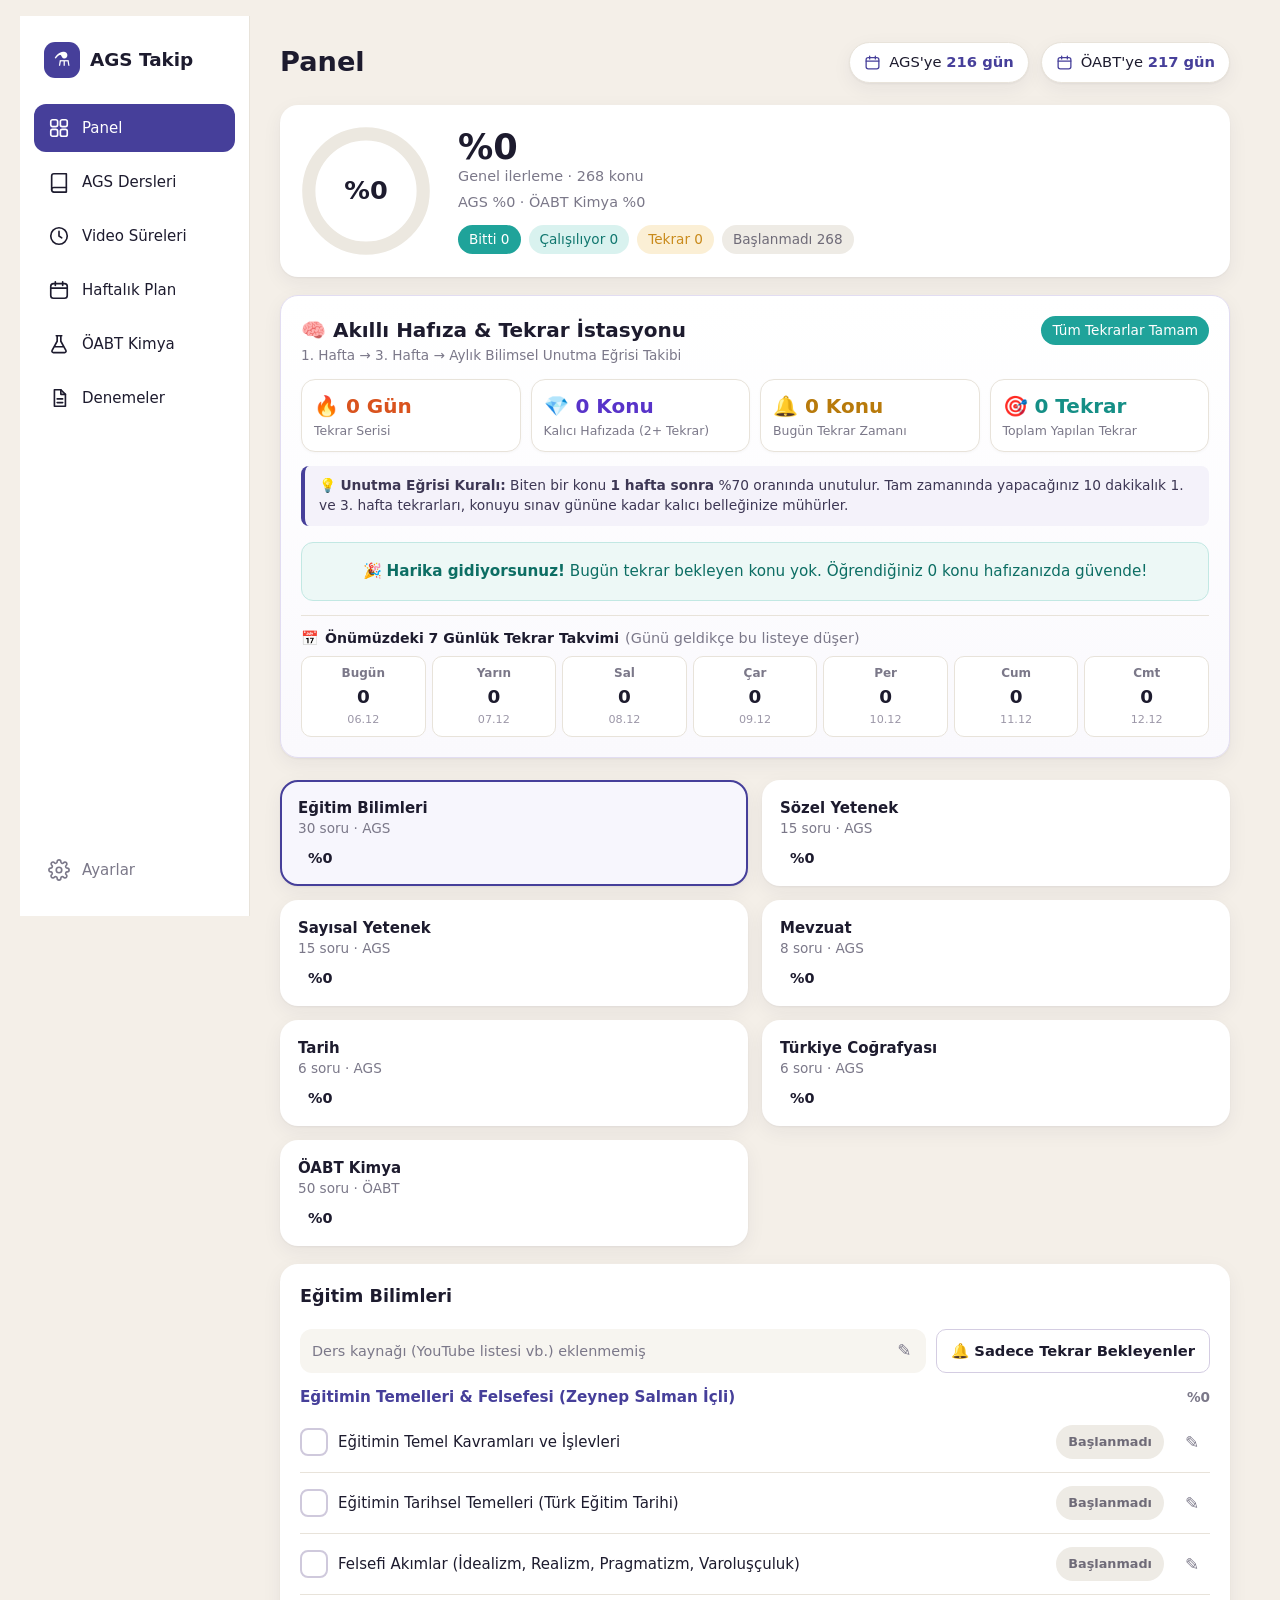
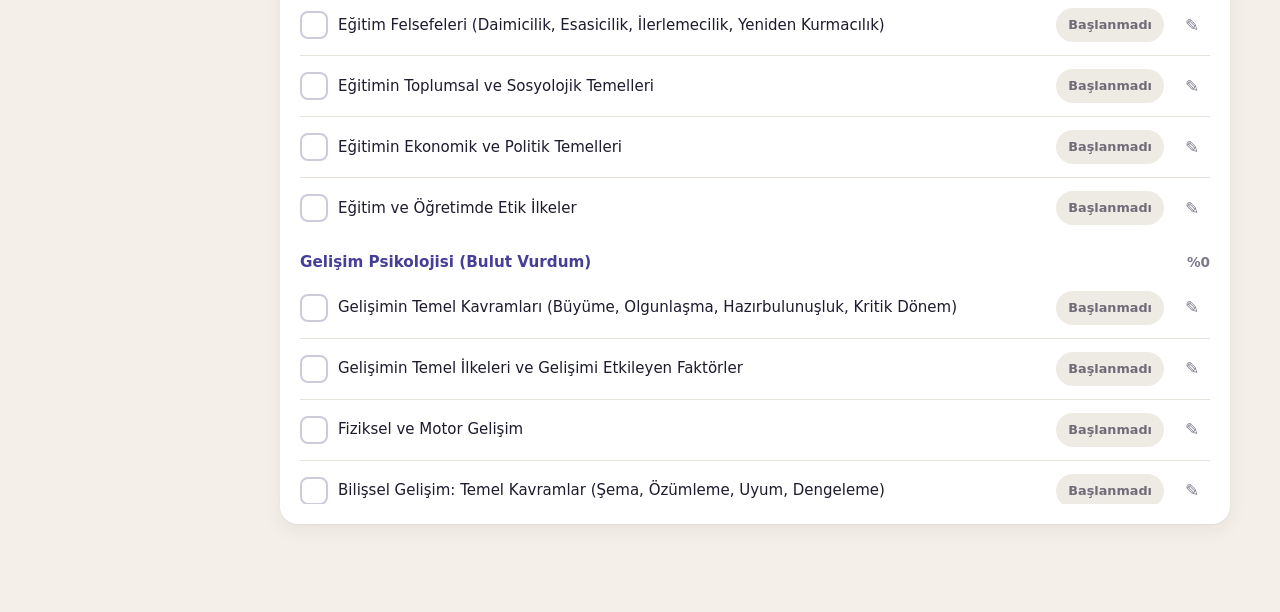
==== index.html @ 36309773 "AGS & OABT Kimya Takip PWA v1.0" ====
<!DOCTYPE html>
<html lang="tr">
<head>
  <meta charset="UTF-8">
  <meta name="viewport" content="width=device-width, initial-scale=1">
  <meta name="theme-color" content="#0c1017">
  <meta name="apple-mobile-web-app-capable" content="yes">
  <meta name="apple-mobile-web-app-status-bar-style" content="black-translucent">
  <meta name="apple-mobile-web-app-title" content="AGS Takip">
  <title>AGS &amp; ÖABT Kimya Takip</title>
  <link rel="manifest" href="manifest.json">
  <link rel="icon" type="image/png" sizes="192x192" href="icon-192.png">
  <link rel="apple-touch-icon" href="icon-192.png">
  <link rel="stylesheet" href="style.css">
</head>
<body>
  <div class="app">
    <aside class="sidebar">
      <div class="logo"><span class="logo-mark">⚗</span><span class="logo-text">AGS Takip</span></div>
      <nav id="nav"></nav>
      <button class="nav-item settings-btn" data-a="settings"><span class="ni" id="ico-settings"></span><span>Ayarlar</span></button>
    </aside>
    <main id="main"></main>
  </div>

  <dialog id="settings">
    <h2>Ayarlar</h2>
    <p class="muted">ÖSYM 2027 sınav tarihlerini açıkladığında buraya girin.</p>
    <label class="field">AGS tarihi
      <input type="date" id="d-ags">
    </label>
    <label class="field">ÖABT tarihi
      <input type="date" id="d-oabt">
    </label>
    <hr>
    <h3>Yedekleme</h3>
    <p class="muted">İlerleme bu tabletin tarayıcısında saklanır. Tarayıcı verisi silinirse kaybolur; arada yedek alın.</p>
    <div class="row">
      <button class="btn" data-a="export">Yedeği indir</button>
      <label class="btn btn-ghost">Yedeği yükle
        <input type="file" id="import" accept="application/json,.json" hidden>
      </label>
    </div>
    <hr>
    <div class="row">
      <button class="btn btn-danger" data-a="reset">Tüm verileri sıfırla</button>
      <span class="spacer"></span>
      <button class="btn btn-primary" data-a="closeSettings">Kapat</button>
    </div>
  </dialog>

  <div id="toast" class="toast" hidden></div>

  <script src="konular.js"></script>
  <script src="app.js"></script>
  <script>
    if ('serviceWorker' in navigator) {
      window.addEventListener('load', () => {
        navigator.serviceWorker.register('sw.js').then((reg) => {
          console.log('ServiceWorker registered:', reg.scope);
        }).catch((err) => {
          console.warn('ServiceWorker registration failed:', err);
        });
      });
    }
  </script>
</body>
</html>
---- style.css ----
:root {
  --bg: #f4efe8;
  --card: #ffffff;
  --ink: #1d1b2e;
  --muted: #7b7889;
  --line: #e8e3da;
  --indigo: #463f9a;
  --indigo-soft: #ecebf8;
  --teal: #1fa39a;
  --teal-soft: #d9f2ef;
  --amber: #c98a1b;
  --amber-soft: #fbefd5;
  --rose: #c2485a;
  --rose-soft: #f9e1e5;
  --radius: 18px;
  --shadow: 0 1px 2px rgba(40, 30, 60, .05), 0 6px 20px rgba(40, 30, 60, .06);
}

* { box-sizing: border-box; -webkit-tap-highlight-color: transparent; }
html, body { margin: 0; height: 100%; }
body {
  font-family: "Segoe UI", system-ui, -apple-system, Roboto, sans-serif;
  background: var(--bg);
  color: var(--ink);
  font-size: 16px;
  line-height: 1.4;
}
button, input, select, textarea { font: inherit; color: inherit; }
button { cursor: pointer; }
h1, h2, h3 { margin: 0; }
.muted { color: var(--muted); font-size: .9rem; }
.spacer { flex: 1; }

/* ---------- Yerleşim ---------- */
.app { display: grid; grid-template-columns: 230px minmax(0, 1fr); min-height: 100%; }
.sidebar {
  background: var(--card);
  border-right: 1px solid var(--line);
  padding: 22px 14px;
  display: flex; flex-direction: column; gap: 6px;
  position: sticky; top: 0; height: 100vh;
}
.logo { display: flex; align-items: center; gap: 10px; padding: 4px 10px 20px; font-weight: 700; font-size: 1.15rem; }
.logo-mark { width: 36px; height: 36px; display: grid; place-items: center; border-radius: 11px; background: var(--indigo); color: #fff; font-size: 1.2rem; }
#nav { display: flex; flex-direction: column; gap: 6px; flex: 1; }
.nav-item {
  display: flex; align-items: center; gap: 12px;
  min-height: 48px; padding: 0 14px;
  border: 0; border-radius: 12px; background: transparent;
  font-weight: 500; text-align: left; width: 100%;
}
.nav-item .ni { width: 22px; height: 22px; display: inline-flex; }
.nav-item svg { width: 22px; height: 22px; }
.nav-item:hover { background: #f5f3ee; }
.nav-item.active { background: var(--indigo); color: #fff; }
.settings-btn { color: var(--muted); }

main { padding: 26px 30px 40px; min-width: 0; }

.head { display: flex; align-items: center; gap: 12px; flex-wrap: wrap; margin-bottom: 22px; }
.head h1 { font-size: 1.7rem; flex: 1; min-width: 160px; }
.chip {
  display: inline-flex; align-items: center; gap: 8px;
  padding: 9px 14px; border-radius: 999px;
  background: var(--card); border: 1px solid var(--line);
  box-shadow: var(--shadow); font-size: .92rem; font-weight: 500;
}
.chip svg { width: 17px; height: 17px; color: var(--indigo); }
.chip b { color: var(--indigo); }
.chip small { color: var(--muted); font-weight: 400; }

/* ---------- Kart ve genel ---------- */
.card { background: var(--card); border-radius: var(--radius); box-shadow: var(--shadow); padding: 20px; }
.card h2 { font-size: 1.1rem; }
.bar { height: 9px; background: #ece8e0; border-radius: 99px; overflow: hidden; flex: 1; }
.bar > i { display: block; height: 100%; background: var(--teal); border-radius: 99px; transition: width .35s; }
.bar.indigo > i { background: var(--indigo); }

/* ---------- Panel ---------- */
.panel-grid { display: grid; grid-template-columns: minmax(0, 1.5fr) minmax(320px, 1fr); gap: 20px; align-items: start; }
.overall { display: flex; align-items: center; gap: 26px; flex-wrap: wrap; margin-bottom: 18px; }
.ring { position: relative; width: 132px; height: 132px; flex: none; }
.ring svg { width: 100%; height: 100%; transform: rotate(-90deg); }
.ring .t { position: absolute; inset: 0; display: grid; place-items: center; font-size: 1.6rem; font-weight: 700; }
.overall-info { flex: 1; min-width: 200px; }
.overall-info .big { font-size: 2.2rem; font-weight: 700; line-height: 1.1; }
.stats { display: flex; gap: 8px; flex-wrap: wrap; margin-top: 12px; }
.stat { padding: 5px 11px; border-radius: 99px; font-size: .85rem; font-weight: 500; }

.courses { display: grid; grid-template-columns: repeat(auto-fill, minmax(200px, 1fr)); gap: 14px; }
.course {
  text-align: left; border: 2px solid transparent; background: var(--card);
  border-radius: var(--radius); box-shadow: var(--shadow); padding: 16px; min-height: 92px;
  display: flex; flex-direction: column; gap: 10px;
}
.course.active { border-color: var(--indigo); background: #f7f6fd; }
.course .ct { font-weight: 600; }
.course .cs { color: var(--muted); font-size: .85rem; font-weight: 400; }
.course .pr { display: flex; align-items: center; gap: 10px; font-size: .9rem; font-weight: 600; }
.course.oabt .bar > i { background: var(--indigo); }

.side { position: sticky; top: 20px; max-height: calc(100vh - 40px); display: flex; flex-direction: column; }
.side .scroll { overflow: auto; margin-top: 10px; }

/* ---------- Konu listesi ---------- */
.group-title {
  display: flex; align-items: center; gap: 10px; margin: 14px 0 4px;
  font-weight: 700; color: var(--indigo); font-size: .95rem;
}
.group-title .gp { margin-left: auto; font-weight: 600; color: var(--muted); font-size: .85rem; }
.konular { list-style: none; margin: 0; padding: 0; }
.konu { border-bottom: 1px solid var(--line); padding: 4px 0; }
.konu:last-child { border-bottom: 0; }
.konu .r { display: flex; align-items: center; gap: 10px; min-height: 52px; }
.konu .kad { flex: 1; min-width: 0; font-weight: 500; }
.konu.done .kad { color: var(--muted); text-decoration: line-through; text-decoration-color: #c9c4d6; }
.chk {
  width: 28px; height: 28px; flex: none; border-radius: 8px;
  border: 2px solid #cfc9dc; background: #fff; color: #fff;
  display: grid; place-items: center; padding: 0; font-size: 1rem; line-height: 1;
}
.chk.on { background: var(--indigo); border-color: var(--indigo); }
.pill {
  border: 0; border-radius: 99px; padding: 7px 12px; font-size: .8rem; font-weight: 600;
  min-height: 34px; white-space: nowrap;
}
.s0 { background: #eeebe5; color: #6f6b78; }
.s1 { background: var(--teal-soft); color: #11776f; }
.s2 { background: var(--teal); color: #fff; }
.s3 { background: var(--amber-soft); color: var(--amber); }
.ico { border: 0; background: transparent; width: 36px; height: 36px; border-radius: 10px; color: var(--muted); font-size: 1.05rem; flex: none; }
.ico:hover, .ico.has { background: var(--indigo-soft); color: var(--indigo); }
.note { width: 100%; margin: 0 0 8px; min-height: 70px; padding: 10px 12px; border: 1px solid var(--line); border-radius: 12px; background: #fcfbf9; resize: vertical; }

.add-form { display: flex; gap: 8px; margin-top: 12px; }
.add-form input, .field input, .form input, .form select, .plan-add input {
  flex: 1; min-height: 44px; padding: 0 12px; border: 1px solid var(--line);
  border-radius: 12px; background: #fff; min-width: 0;
}

/* ---------- Butonlar ---------- */
.btn {
  min-height: 44px; padding: 0 18px; border-radius: 12px; border: 1px solid var(--line);
  background: #fff; font-weight: 600; display: inline-flex; align-items: center; justify-content: center;
}
.btn-primary { background: var(--indigo); border-color: var(--indigo); color: #fff; }
.btn-ghost { background: transparent; }
.btn-danger { color: var(--rose); border-color: var(--rose-soft); background: var(--rose-soft); }

/* ---------- Sekmeler ---------- */
.tabs { display: flex; gap: 8px; flex-wrap: wrap; margin-bottom: 18px; }
.tab {
  border: 1px solid var(--line); background: var(--card); border-radius: 99px;
  padding: 0 16px; min-height: 44px; font-weight: 600; display: inline-flex; align-items: center; gap: 8px;
}
.tab.active { background: var(--indigo); color: #fff; border-color: var(--indigo); }
.tab small { opacity: .75; font-weight: 500; }

.list-head { display: flex; align-items: center; gap: 16px; margin-bottom: 4px; flex-wrap: wrap; }
.list-head .bar { max-width: 260px; }

/* ---------- Denemeler ---------- */
.two { display: grid; grid-template-columns: minmax(280px, 380px) minmax(0, 1fr); gap: 20px; align-items: start; }
.form { display: flex; flex-direction: column; gap: 10px; }
.form label, .field { display: flex; flex-direction: column; gap: 5px; font-size: .88rem; font-weight: 600; color: #4a4659; }
.form .g3 { display: grid; grid-template-columns: repeat(3, 1fr); gap: 8px; }
.form .hint { font-size: .85rem; color: var(--muted); font-weight: 500; }
.kpis { display: grid; grid-template-columns: repeat(3, 1fr); gap: 12px; margin-bottom: 16px; }
.kpi { background: #f7f5f0; border-radius: 14px; padding: 12px 14px; }
.kpi b { display: block; font-size: 1.5rem; }
.kpi span { color: var(--muted); font-size: .82rem; }
.chart { width: 100%; height: auto; display: block; }
.tbl { width: 100%; border-collapse: collapse; margin-top: 8px; font-size: .92rem; }
.tbl th { text-align: left; color: var(--muted); font-weight: 600; font-size: .8rem; padding: 8px 6px; }
.tbl td { padding: 10px 6px; border-top: 1px solid var(--line); }
.badge { padding: 3px 9px; border-radius: 99px; font-size: .78rem; font-weight: 700; }
.badge.ags { background: var(--indigo-soft); color: var(--indigo); }
.badge.oabt { background: var(--teal-soft); color: #11776f; }
.empty { color: var(--muted); padding: 22px 0; text-align: center; }

/* ---------- Haftalık plan ---------- */
.week { display: grid; grid-template-columns: repeat(auto-fill, minmax(230px, 1fr)); gap: 14px; }
.day { display: flex; flex-direction: column; gap: 8px; min-height: 220px; }
.day.today { outline: 2px solid var(--indigo); }
.day h3 { font-size: 1rem; display: flex; align-items: center; gap: 8px; }
.day h3 small { color: var(--indigo); font-weight: 600; }
.task { display: flex; align-items: center; gap: 8px; padding: 6px 0; border-bottom: 1px solid var(--line); }
.task span { flex: 1; font-size: .93rem; min-width: 0; overflow-wrap: anywhere; }
.task.done span { color: var(--muted); text-decoration: line-through; }
.plan-add { display: flex; gap: 6px; margin-top: auto; }
.plan-add .btn { padding: 0 14px; }

/* ---------- Ayar penceresi ve bildirim ---------- */
dialog { border: 0; border-radius: 20px; padding: 24px; width: min(480px, 92vw); box-shadow: 0 20px 60px rgba(0, 0, 0, .25); }
dialog::backdrop { background: rgba(30, 25, 50, .45); }
dialog h2 { margin-bottom: 4px; }
dialog hr { border: 0; border-top: 1px solid var(--line); margin: 16px 0; }
dialog .field { margin-top: 12px; }
.row { display: flex; gap: 10px; flex-wrap: wrap; align-items: center; }
.toast { position: fixed; bottom: 24px; left: 50%; transform: translateX(-50%); background: var(--ink); color: #fff; padding: 12px 20px; border-radius: 12px; z-index: 50; }

/* ---------- Dar ekran / dikey tablet ---------- */
@media (max-width: 1100px) {
  .panel-grid { grid-template-columns: minmax(0, 1fr); }
  .side { position: static; max-height: none; }
  .two { grid-template-columns: minmax(0, 1fr); }
}
@media (max-width: 820px) {
  .app { grid-template-columns: minmax(0, 1fr); padding-bottom: 76px; }
  .sidebar {
    position: fixed; z-index: 20; inset: auto 0 0 0; height: auto; flex-direction: row;
    padding: 6px 8px; border-right: 0; border-top: 1px solid var(--line);
  }
  .logo { display: none; }
  #nav { flex-direction: row; justify-content: space-around; gap: 2px; }
  .nav-item { flex-direction: column; gap: 2px; min-height: 56px; padding: 6px 4px; font-size: .72rem; justify-content: center; text-align: center; }
  .settings-btn { width: auto; min-width: 64px; }
  main { padding: 18px 16px 30px; }
}
@media print {
  .sidebar, .settings-btn, .add-form, .plan-add, .ico { display: none !important; }
  .app { display: block; }
  body { background: #fff; }
}

/* ---------- Video linki, tekrar kartı, rozet ---------- */
.kad .sub { display: block; font-size: .78rem; font-weight: 500; color: var(--amber); margin-top: 1px; }
.konu.done .kad .sub { text-decoration: none; }
a.ico { display: inline-grid; place-items: center; text-decoration: none; }
a.ico.play { background: var(--rose-soft); color: var(--rose); font-size: .9rem; }
.linkin { width: 100%; min-height: 44px; margin: 0 0 8px; padding: 0 12px; border: 1px solid var(--line); border-radius: 12px; background: #fcfbf9; }
.kaynak { display: flex; align-items: center; gap: 8px; margin: 10px 0 2px; padding: 4px 4px 4px 12px; background: #f7f5f0; border-radius: 12px; }
.kaynak .muted, .kaynak .klink { flex: 1; min-width: 0; overflow: hidden; text-overflow: ellipsis; white-space: nowrap; }
.klink { color: var(--indigo); font-weight: 600; text-decoration: none; font-size: .92rem; }
.tekrar { margin-bottom: 18px; }
.tekrar .list-head { margin-bottom: 0; }
.tekrar .list-head h2 { flex: 1; }
.trow { display: flex; align-items: center; gap: 8px; padding: 10px 0; border-top: 1px solid var(--line); margin-top: 10px; flex-wrap: wrap; }
.tinfo { flex: 1; min-width: 180px; display: flex; flex-direction: column; }
.rozet { margin-left: auto; min-width: 22px; height: 22px; padding: 0 6px; display: inline-grid; place-items: center; border-radius: 99px; background: var(--amber); color: #fff; font-size: .75rem; font-weight: 700; }
.nav-item.active .rozet { background: #fff; color: var(--indigo); }
@media (max-width: 820px) { .rozet { position: absolute; margin: -28px 0 0 22px; } .nav-item { position: relative; } }

/* ---------- Akıllı Hafıza & Tekrar İstasyonu Stilleri ---------- */
.tekrar-istasyonu {
  margin-bottom: 22px;
  border: 1px solid #e2ddf2;
  background: linear-gradient(180deg, #ffffff 0%, #faf9fd 100%);
}
.ti-head { display: flex; align-items: flex-start; justify-content: space-between; gap: 12px; margin-bottom: 14px; flex-wrap: wrap; }
.ti-title h2 { font-size: 1.25rem; font-weight: 700; color: var(--ink); }
.ti-title .muted { font-size: .85rem; margin-top: 2px; display: block; }

.ti-kpis { display: grid; grid-template-columns: repeat(auto-fit, minmax(130px, 1fr)); gap: 10px; margin-bottom: 14px; }
.ti-kpi {
  background: #ffffff;
  border: 1px solid var(--line);
  border-radius: 14px;
  padding: 12px;
  display: flex; flex-direction: column; gap: 2px;
  box-shadow: 0 1px 3px rgba(0,0,0,.03);
}
.ti-kpi b { font-size: 1.25rem; }
.ti-kpi span { font-size: .78rem; color: var(--muted); font-weight: 500; }
.ti-kpi.fire b { color: #d9531e; }
.ti-kpi.gem b { color: #5833c9; }
.ti-kpi.bell b { color: #b87a0b; }
.ti-kpi.target b { color: #158f86; }

.ti-ipucu {
  background: #f4f2fa;
  border-left: 4px solid var(--indigo);
  padding: 10px 14px;
  border-radius: 8px;
  font-size: .86rem;
  color: #3d3754;
  line-height: 1.45;
  margin-bottom: 16px;
}

.ti-empty {
  padding: 18px 16px;
  background: #edf8f6;
  border: 1px solid #c2e8e3;
  border-radius: 12px;
  color: #0d6e64;
  font-size: .95rem;
  text-align: center;
  margin-bottom: 14px;
}

.ti-list { display: flex; flex-direction: column; gap: 8px; margin-bottom: 16px; }
.ti-item {
  display: flex; align-items: center; justify-content: space-between; gap: 14px;
  padding: 12px 14px;
  background: #fff;
  border: 1px solid #f0e6dc;
  border-left: 4px solid var(--amber);
  border-radius: 12px;
  box-shadow: 0 1px 2px rgba(0,0,0,.04);
  flex-wrap: wrap;
}
.ti-item-info { flex: 1; min-width: 200px; display: flex; flex-direction: column; gap: 3px; }
.ti-item-badge { font-size: .78rem; font-weight: 700; color: var(--amber); text-transform: uppercase; letter-spacing: .3px; }
.ti-item-name { font-size: .96rem; font-weight: 600; color: var(--ink); }
.gecikme { color: var(--rose); font-weight: 700; }
.ti-item-actions { display: flex; align-items: center; gap: 8px; }
.btn-tekrar { background: #1fa39a; border-color: #1fa39a; color: #fff; font-size: .88rem; min-height: 40px; padding: 0 16px; }
.btn-tekrar:hover { background: #178981; }

.ti-takvim-wrap { margin-top: 10px; padding-top: 12px; border-top: 1px solid var(--line); }
.ti-takvim-title { font-size: .88rem; margin-bottom: 8px; display: flex; align-items: center; gap: 6px; }
.ti-takvim { display: grid; grid-template-columns: repeat(7, 1fr); gap: 6px; }
.ti-gun {
  background: #fff; border: 1px solid var(--line); border-radius: 10px;
  padding: 8px 4px; text-align: center;
  display: flex; flex-direction: column; gap: 2px;
}
.ti-gun.has-tekrar { border-color: var(--amber); background: #fdfaf3; }
.ti-gun .g-lbl { font-size: .75rem; font-weight: 600; color: var(--muted); }
.ti-gun .g-num { font-size: 1.15rem; color: var(--ink); }
.ti-gun.has-tekrar .g-num { color: var(--amber); font-weight: 700; }
.ti-gun .g-dt { font-size: .7rem; color: #9c97a8; }

/* Filtre ve Ders Kaynak Barı */
.kaynak-bar { display: flex; align-items: center; justify-content: space-between; gap: 10px; margin: 10px 0 6px; flex-wrap: wrap; }
.kaynak-bar .kaynak { margin: 0; flex: 1; min-width: 220px; }
.btn-filter {
  min-height: 40px; padding: 0 14px; font-size: .82rem; font-weight: 600;
  border-radius: 10px; border: 1px solid #d4cde2; background: #fff; color: var(--ink);
}
.btn-filter.active { background: var(--indigo); border-color: var(--indigo); color: #fff; }

/* Konu Satırında Alarm ve Hızlı Tekrar */
.konu.tekrar-alarm {
  background: #fdfbf5;
  border-left: 3px solid var(--amber);
  padding-left: 8px;
  border-radius: 6px;
}
.chk.chk-alarm { border-color: var(--amber); color: var(--amber); font-weight: 700; }
.sub.alarm { color: #c9541a !important; font-weight: 600 !important; }
.btn-tekrar-hizli {
  min-height: 32px; padding: 0 10px; font-size: .78rem; font-weight: 700;
  background: #1fa39a; border-color: #1fa39a; color: #fff; border-radius: 8px;
  margin-right: 4px; flex: none;
}
.btn-tekrar-hizli:hover { background: #16827b; }

/* ================= Video Süreleri ve Analiz Sayfası ================= */
.sure-hero {
  background: linear-gradient(135deg, #ffffff 0%, #f7f5fe 100%);
  border: 1px solid #dfd9f2;
  margin-bottom: 20px;
  display: flex;
  flex-direction: column;
  gap: 16px;
}
.sure-hero-badge {
  display: inline-flex;
  align-items: center;
  font-size: .8rem;
  font-weight: 700;
  color: var(--indigo);
  background: var(--indigo-soft);
  padding: 4px 12px;
  border-radius: 99px;
  letter-spacing: .4px;
  margin-bottom: 6px;
}
.sure-hero h2 { font-size: 1.35rem; color: var(--ink); margin: 0 0 4px; }
.sure-ctrl-bar {
  display: flex;
  gap: 24px;
  flex-wrap: wrap;
  padding-top: 14px;
  border-top: 1px solid var(--line);
}
.ctrl-group { display: flex; flex-direction: column; gap: 8px; }
.ctrl-label { font-size: .84rem; font-weight: 700; color: var(--muted); text-transform: uppercase; letter-spacing: .4px; }
.chips-row { display: flex; gap: 6px; flex-wrap: wrap; }
.chip-btn {
  min-height: 40px;
  padding: 6px 14px;
  border-radius: 10px;
  border: 1px solid #dcd7e6;
  background: #fff;
  color: var(--ink);
  font-size: .88rem;
  font-weight: 600;
  transition: all .15s ease;
}
.chip-btn:hover { background: #f7f6fd; border-color: var(--indigo); }
.chip-btn.active {
  background: var(--indigo);
  color: #fff;
  border-color: var(--indigo);
  box-shadow: 0 2px 8px rgba(70, 63, 154, .25);
}

.sure-tabs { display: flex; gap: 8px; margin-bottom: 18px; flex-wrap: wrap; }
.tab-btn {
  min-height: 44px;
  padding: 8px 18px;
  border-radius: 12px;
  border: 1px solid #ded9e8;
  background: #fff;
  color: var(--ink);
  font-size: .92rem;
  font-weight: 600;
}
.tab-btn:hover { background: #faf8fe; }
.tab-btn.active { background: var(--indigo); color: #fff; border-color: var(--indigo); }

.sure-kpi-grid {
  display: grid;
  grid-template-columns: repeat(auto-fit, minmax(150px, 1fr));
  gap: 12px;
  margin-bottom: 22px;
}
.sure-kpi {
  background: #fff;
  border: 1px solid var(--line);
  border-radius: var(--radius);
  padding: 14px 16px;
  box-shadow: var(--shadow);
  display: flex;
  flex-direction: column;
  gap: 3px;
}
.sure-kpi .sk-val { font-size: 1.45rem; font-weight: 800; color: var(--ink); line-height: 1.1; }
.sure-kpi .sk-val small { font-size: .85rem; font-weight: 500; color: var(--muted); }
.sure-kpi .sk-lbl { font-size: .78rem; font-weight: 700; color: var(--muted); text-transform: uppercase; letter-spacing: .3px; }
.sure-kpi .sk-sub { font-size: .75rem; color: #9c97a8; }
.sure-kpi.highlight { background: #f6f4fd; border: 1.5px solid var(--indigo); }
.sure-kpi.highlight .sk-val { color: var(--indigo); }
.sure-kpi.success { background: #eef8f6; border: 1.5px solid var(--teal); }
.sure-kpi.success .sk-val { color: var(--teal); }

.sure-roadmap { margin-bottom: 22px; }
.rm-head { margin-bottom: 12px; }
.rm-head h3 { font-size: 1.05rem; margin-bottom: 4px; }
.rm-flow {
  display: flex;
  align-items: center;
  gap: 6px;
  overflow-x: auto;
  padding: 6px 2px 12px;
  -webkit-overflow-scrolling: touch;
}
.rm-step {
  min-width: 125px;
  background: #faf8f5;
  border: 1px solid #e5dfd5;
  border-radius: 12px;
  padding: 10px 10px;
  text-align: center;
  display: flex;
  flex-direction: column;
  gap: 2px;
  flex: none;
}
.rm-step.highlight { border-color: var(--indigo); background: #f3f0fb; }
.rm-num { font-size: .75rem; font-weight: 800; color: var(--indigo); }
.rm-step b { font-size: .82rem; color: var(--ink); white-space: nowrap; overflow: hidden; text-overflow: ellipsis; }
.rm-step small { font-size: .72rem; color: var(--muted); }
.rm-arrow { color: #a49fb1; font-weight: 700; font-size: 1rem; flex: none; }

.sure-cards-header { margin-bottom: 12px; }
.sure-cards-header h3 { font-size: 1.15rem; margin-bottom: 2px; }
.sure-cards-grid {
  display: grid;
  grid-template-columns: repeat(auto-fill, minmax(340px, 1fr));
  gap: 16px;
  margin-bottom: 22px;
}
.sure-card {
  display: flex;
  flex-direction: column;
  gap: 12px;
  border: 1px solid var(--line);
  transition: transform .15s, box-shadow .15s;
}
.sure-card:hover { transform: translateY(-2px); box-shadow: 0 8px 24px rgba(40,30,60,.09); }
.sc-head { display: flex; align-items: flex-start; gap: 10px; }
.sc-sira {
  width: 34px; height: 34px; border-radius: 10px;
  background: var(--indigo-soft); color: var(--indigo);
  font-weight: 800; font-size: .95rem;
  display: grid; place-items: center; flex: none;
}
.sc-title-wrap { flex: 1; min-width: 0; }
.sc-title { font-weight: 700; font-size: 1.02rem; color: var(--ink); line-height: 1.25; }
.sc-hoca { font-size: .84rem; color: var(--muted); margin-top: 2px; }
.sc-soru-badge {
  font-size: .78rem; font-weight: 700;
  color: var(--amber); background: var(--amber-soft);
  padding: 4px 10px; border-radius: 99px;
  white-space: nowrap; flex: none;
}
.sc-metrics {
  display: grid;
  grid-template-columns: repeat(4, 1fr);
  gap: 6px;
  background: #f8f6f2;
  padding: 10px 8px;
  border-radius: 12px;
}
.sc-metric {
  display: flex;
  flex-direction: column;
  text-align: center;
  gap: 2px;
}
.sc-metric .sm-lbl { font-size: .7rem; font-weight: 600; color: var(--muted); }
.sc-metric .sm-val { font-size: .9rem; color: var(--ink); font-weight: 600; }
.sc-metric.highlight {
  background: #fff;
  border-radius: 8px;
  box-shadow: 0 1px 3px rgba(0,0,0,.06);
  padding: 3px 2px;
}
.sc-metric.highlight .sm-val { color: var(--indigo); font-weight: 800; }
.sc-metric .sm-sub { font-size: .68rem; color: #9c97a8; }

.sc-desc { font-size: .88rem; color: #433e54; line-height: 1.4; }
.sc-tavsiye {
  font-size: .84rem;
  color: #1a6452;
  background: #edf8f4;
  border-left: 3px solid var(--teal);
  padding: 8px 12px;
  border-radius: 8px;
  line-height: 1.35;
}
.sc-footer { display: flex; align-items: center; margin-top: auto; padding-top: 4px; }
.btn-plan-ekle {
  min-height: 38px;
  padding: 0 14px;
  font-size: .84rem;
  font-weight: 600;
  border-radius: 10px;
}

.sure-info-card {
  display: flex;
  align-items: center;
  gap: 14px;
  background: #fdfaf3;
  border: 1.5px dashed var(--amber);
  margin-top: 14px;
}
.sure-info-card.active-cta {
  background: linear-gradient(135deg, #f7f4fd 0%, #edf8f6 100%);
  border: 1.5px solid var(--indigo);
  flex-wrap: wrap;
}
.sic-icon { font-size: 2rem; flex: none; }
.sic-content { flex: 1; min-width: 240px; }
.sic-content b { font-size: .95rem; color: var(--ink); display: block; margin-bottom: 2px; }
.sic-content p { margin: 0; font-size: .88rem; }
.btn-cta-go {
  min-height: 44px;
  padding: 0 20px;
  font-weight: 700;
  font-size: .92rem;
  box-shadow: 0 4px 14px rgba(70, 63, 154, .3);
}

/* ================= Akıllı Haftalık Plan ve Dağıtıcı ================= */
.plan-header-card {
  margin-bottom: 20px;
  display: flex;
  align-items: center;
  justify-content: space-between;
  gap: 18px;
  flex-wrap: wrap;
}
.ph-info { flex: 1; min-width: 260px; display: flex; flex-direction: column; gap: 8px; }
.ph-title-row { display: flex; align-items: center; gap: 12px; }
.ph-title-row h2 { font-size: 1.3rem; margin: 0; color: var(--ink); }
.ph-badge {
  font-size: .82rem; font-weight: 700;
  color: var(--indigo); background: var(--indigo-soft);
  padding: 4px 12px; border-radius: 99px;
}
.ph-progress-row { display: flex; align-items: center; gap: 12px; }
.ph-stats { font-size: .85rem; font-weight: 600; color: var(--muted); white-space: nowrap; }
.ph-actions { display: flex; align-items: center; gap: 8px; flex-wrap: wrap; }
.btn-wizard-toggle {
  min-height: 44px;
  padding: 0 18px;
  font-weight: 700;
  font-size: .92rem;
  background: var(--indigo);
  color: #fff;
  border-radius: 12px;
  border: 1px solid var(--indigo);
  box-shadow: 0 3px 10px rgba(70, 63, 154, .25);
}
.btn-wizard-toggle:hover { background: #3c3588; }
.btn-wizard-toggle.active { background: #322b72; border-color: #322b72; }

/* Sihirbaz Kartı */
.wizard-card {
  background: linear-gradient(135deg, #ffffff 0%, #f9f8fe 100%);
  border: 1.5px solid #d4cbf2;
  box-shadow: 0 8px 24px rgba(70, 63, 154, .1);
  margin-bottom: 22px;
  display: flex;
  flex-direction: column;
  gap: 16px;
  animation: fadeIn .2s ease-out;
}
@keyframes fadeIn { from { opacity: 0; transform: translateY(-6px); } to { opacity: 1; transform: translateY(0); } }

.wiz-header { display: flex; flex-direction: column; gap: 4px; }
.wiz-badge {
  display: inline-flex; align-items: center;
  font-size: .78rem; font-weight: 800;
  color: var(--indigo); background: var(--indigo-soft);
  padding: 3px 10px; border-radius: 99px;
  width: fit-content; letter-spacing: .4px;
}
.wiz-header h3 { font-size: 1.25rem; margin: 2px 0 0; color: var(--ink); }

.wiz-section { display: flex; flex-direction: column; gap: 10px; padding-top: 10px; border-top: 1px solid var(--line); }
.wiz-step-lbl { font-size: .88rem; font-weight: 700; color: var(--ink); }
.wiz-chips { display: flex; gap: 8px; flex-wrap: wrap; }
.chip-sm { font-size: .82rem; padding: 5px 12px; min-height: 36px; }

.wiz-sub-box {
  background: #fdfdfd; border: 1px solid #e2dcee; border-radius: 12px;
  padding: 12px; display: flex; flex-direction: column; gap: 8px;
}
.wiz-sub-lbl { font-size: .8rem; font-weight: 700; color: var(--muted); }
.wiz-ders-list { display: flex; gap: 6px; flex-wrap: wrap; }

.wiz-presets { display: flex; gap: 6px; align-items: center; flex-wrap: wrap; margin-bottom: 4px; }
.btn-preset {
  min-height: 34px; padding: 0 12px; font-size: .8rem; font-weight: 600;
  border-radius: 8px; border: 1px solid #d8d3e2; background: #fff;
}
.btn-preset:hover { background: #f5f2fb; border-color: var(--indigo); }

.wiz-days-grid {
  display: grid;
  grid-template-columns: repeat(7, 1fr);
  gap: 8px;
}
@media (max-width: 900px) {
  .wiz-days-grid { grid-template-columns: repeat(auto-fit, minmax(110px, 1fr)); }
}
.wiz-day-item {
  background: #fff;
  border: 1px solid var(--line);
  border-radius: 12px;
  padding: 10px 6px;
  text-align: center;
  display: flex;
  flex-direction: column;
  align-items: center;
  gap: 4px;
}
.wiz-day-item.is-rest { background: #fbfaf8; border-style: dashed; }
.wdi-name { font-size: .78rem; font-weight: 700; color: var(--muted); }
.wdi-val { font-size: .95rem; font-weight: 800; color: var(--ink); margin: 2px 0; }
.wiz-day-item.is-rest .wdi-val { color: var(--amber); }
.wdi-stepper { display: flex; gap: 6px; }
.btn-step {
  width: 28px; height: 28px;
  border-radius: 8px;
  border: 1px solid #dcd7e6;
  background: #f7f6fa;
  font-size: .95rem; font-weight: 700;
  color: var(--ink);
  display: grid; place-items: center;
  cursor: pointer;
}
.btn-step:hover { background: var(--indigo); color: #fff; border-color: var(--indigo); }

.wiz-footer-box {
  display: flex;
  align-items: center;
  justify-content: space-between;
  gap: 16px;
  padding-top: 14px;
  border-top: 1.5px solid #d8d1ed;
  flex-wrap: wrap;
}
.wfb-summary { display: flex; gap: 14px; flex-wrap: wrap; }
.wfb-kpi {
  background: #fff; border: 1px solid var(--line);
  padding: 8px 14px; border-radius: 10px;
  display: flex; flex-direction: column; gap: 2px;
}
.wfb-kpi b { font-size: 1.15rem; color: var(--ink); }
.wfb-kpi span { font-size: .72rem; font-weight: 600; color: var(--muted); text-transform: uppercase; }
.wfb-kpi.highlight { border-color: var(--indigo); background: #f6f4fd; }
.wfb-kpi.highlight b { color: var(--indigo); }
.btn-generate {
  min-height: 48px;
  padding: 0 24px;
  font-size: .98rem;
  font-weight: 800;
  border-radius: 12px;
  box-shadow: 0 4px 16px rgba(70, 63, 154, .35);
}

/* Gün Kartları İyileştirmeleri */
.day-head { display: flex; align-items: center; justify-content: space-between; margin-bottom: 10px; }
.day-badge { font-size: .75rem; font-weight: 700; color: var(--muted); }
.today-tag {
  font-size: .7rem; font-weight: 700;
  color: var(--teal); background: var(--teal-soft);
  padding: 2px 7px; border-radius: 99px; margin-left: 4px;
}
.day-empty {
  padding: 18px 0; text-align: center; font-size: .85rem; font-style: italic;
}
.task-list { display: flex; flex-direction: column; gap: 6px; margin-bottom: 12px; }
.task {
  display: flex; align-items: flex-start; gap: 8px;
  padding: 8px 10px; border-radius: 10px;
  background: #faf8f5; border: 1px solid #ebe6dd;
}
.task.done { background: #f0f7f4; border-color: #d1ebe3; opacity: .75; }
.task.task-rest { background: #fcf9f2; border-color: #edd9b2; }
.task-text { flex: 1; font-size: .88rem; line-height: 1.35; color: var(--ink); word-break: break-word; }
.task.done .task-text { text-decoration: line-through; color: var(--muted); }
.btn-add-sm { min-height: 36px; padding: 0 12px; font-weight: 700; }

/* Tekrar Görevleri Vurgusu */
.task.task-repeat {
  background: linear-gradient(135deg, #f0fdf4 0%, #ecfdf5 100%);
  border: 1.5px solid #86efac;
  box-shadow: 0 1px 4px rgba(22, 101, 52, .08);
}
.task.task-repeat .task-text {
  font-weight: 700;
  color: #166534;
}
.ph-repeat-badge {
  font-size: .75rem; font-weight: 700; color: #166534;
  background: #dcfce7; border: 1px solid #86efac; padding: 2px 8px;
  border-radius: 99px;
}

/* Sihirbaz & Projeksiyon Eklemeleri */
.wdi-toggle {
  background: #f1f0f5; border: 1px solid #dcd7e6; color: var(--muted);
  font-size: .8rem; font-weight: 700; border-radius: 8px;
  padding: 4px 8px; cursor: pointer; transition: all .15s ease;
}
.wdi-toggle.on {
  background: var(--indigo-soft); border-color: var(--indigo); color: var(--indigo);
}
.wiz-row-split { display: grid; grid-template-columns: 1.2fr 1fr; gap: 16px; }
@media (max-width: 768px) { .wiz-row-split { grid-template-columns: 1fr; } }
.wiz-col { display: flex; flex-direction: column; gap: 8px; }

.highlight-box {
  background: #f0fdf4; border: 1.5px solid #86efac; border-radius: 12px;
  padding: 12px 14px;
}

.wiz-proj-grid {
  display: grid; grid-template-columns: repeat(4, 1fr); gap: 10px; margin-top: 4px;
}
@media (max-width: 900px) { .wiz-proj-grid { grid-template-columns: repeat(2, 1fr); } }
.wpg-card {
  background: #fff; border: 1px solid var(--line); border-radius: 12px;
  padding: 10px 12px; display: flex; flex-direction: column; gap: 3px;
}
.wpg-card.highlight { border-color: var(--indigo); background: #f6f4fd; }
.wpg-card.success { border-color: #86efac; background: #f0fdf4; }
.wpg-lbl { font-size: .72rem; font-weight: 700; color: var(--muted); text-transform: uppercase; }
.wpg-val { font-size: 1.05rem; font-weight: 800; color: var(--ink); }
.wpg-card.highlight .wpg-val { color: var(--indigo); }
.wpg-card.success .wpg-val { color: #166534; }
.wpg-sub { font-size: .72rem; color: var(--muted); }

.wiz-dayone-box {
  background: #faf9fd; border: 1px dashed #cfc7ec; border-radius: 10px;
  padding: 10px 12px; margin-top: 10px; display: flex; flex-direction: column; gap: 6px;
}
.wdb-title { font-size: .8rem; font-weight: 700; color: var(--ink); }
.wdb-list { display: flex; flex-wrap: wrap; gap: 6px; }
.wdb-chip {
  font-size: .78rem; font-weight: 600; background: #fff;
  border: 1px solid #d4cbf2; border-radius: 6px; padding: 3px 8px; color: var(--ink);
}
.wdb-chip.repeat-chip {
  background: #ecfdf5; border-color: #86efac; color: #166534; font-weight: 700;
}

/* Plan Görünüm Sekmeleri */
.plan-tab-bar {
  display: flex; gap: 8px; margin-bottom: 14px;
}
.plan-tab-btn {
  min-height: 40px; padding: 0 16px; font-size: .88rem; font-weight: 700;
  border-radius: 10px; border: 1px solid var(--line); background: #fff;
  color: var(--ink); cursor: pointer; transition: all .15s ease;
}
.plan-tab-btn:hover { background: #f6f5fa; }
.plan-tab-btn.active {
  background: var(--indigo); color: #fff; border-color: var(--indigo);
  box-shadow: 0 2px 8px rgba(70, 63, 154, .25);
}

/* Aylık Yol Haritası ve Bitiş Tablosu */
.proj-full-card { display: flex; flex-direction: column; gap: 14px; margin-bottom: 20px; }
.proj-summary-kpis {
  display: grid; grid-template-columns: repeat(5, 1fr); gap: 10px;
}
@media (max-width: 900px) { .proj-summary-kpis { grid-template-columns: repeat(2, 1fr); } }
.psk-item {
  background: #fff; border: 1px solid var(--line); border-radius: 12px;
  padding: 10px 14px; display: flex; flex-direction: column; gap: 2px;
}
.psk-item.highlight { border-color: var(--indigo); background: #f6f4fd; }
.psk-item.highlight .psk-val { color: var(--indigo); }
.psk-item.success { border-color: #86efac; background: #f0fdf4; }
.psk-item.success .psk-val { color: #166534; }
.psk-lbl { font-size: .72rem; font-weight: 700; color: var(--muted); text-transform: uppercase; }
.psk-val { font-size: 1.15rem; font-weight: 800; color: var(--ink); }
.psk-item small { font-size: .72rem; color: var(--muted); }
.proj-weeks-table-wrap { overflow-x: auto; border: 1px solid var(--line); border-radius: 12px; }
.proj-table { width: 100%; border-collapse: collapse; }
.proj-table th, .proj-table td { padding: 10px 12px; text-align: left; border-bottom: 1px solid var(--line); }
.proj-table th { background: #fbfaf8; font-size: .78rem; text-transform: uppercase; color: var(--muted); }
.table-bar { display: flex; align-items: center; gap: 8px; min-width: 140px; }
.table-bar .bar { flex: 1; height: 8px; background: #e5e7eb; border-radius: 99px; overflow: hidden; }
.table-bar .bar i { display: block; height: 100%; background: var(--teal); border-radius: 99px; }
.table-bar span { font-size: .75rem; font-weight: 700; color: var(--muted); white-space: nowrap; }
.status-chip {
  display: inline-block; padding: 2px 8px; border-radius: 99px;
  font-size: .72rem; font-weight: 700; background: #f3f4f6; color: var(--ink);
}
.status-chip.now { background: #e0f2fe; color: #0369a1; border: 1px solid #bae6fd; }
.status-chip.done { background: #dcfce7; color: #166534; border: 1px solid #86efac; }
.proj-motivation-note {
  background: #fdfbf7; border-left: 4px solid var(--amber); border-radius: 0 8px 8px 0;
  padding: 10px 14px; font-size: .84rem; color: var(--ink);
}

/* 12.1" Tablet & Kütüphane Günlük Akış Çizelgesi */
.wiz-routine-card {
  background: #ffffff;
  border: 1.5px solid #dcd5ee;
  border-radius: 14px;
  padding: 14px 16px;
  box-shadow: 0 4px 12px rgba(70, 63, 154, .06);
  display: flex;
  flex-direction: column;
  gap: 12px;
}
.wrc-header {
  display: flex;
  align-items: center;
  justify-content: space-between;
  flex-wrap: wrap;
  gap: 8px;
  border-bottom: 1px solid var(--line);
  padding-bottom: 8px;
}
.wrc-header b { font-size: .92rem; color: var(--ink); }
.wrc-pill {
  font-size: .75rem;
  font-weight: 700;
  color: var(--indigo);
  background: var(--indigo-soft);
  padding: 3px 10px;
  border-radius: 99px;
}
.wrc-timeline {
  display: grid;
  grid-template-columns: repeat(4, 1fr);
  gap: 10px;
}
@media (max-width: 900px) {
  .wrc-timeline { grid-template-columns: repeat(2, 1fr); }
}
@media (max-width: 550px) {
  .wrc-timeline { grid-template-columns: 1fr; }
}
.wrc-step {
  background: #fbfaf8;
  border: 1px solid var(--line);
  border-radius: 10px;
  padding: 10px 12px;
  display: flex;
  flex-direction: column;
  gap: 3px;
  transition: transform .15s ease;
}
.wrc-step:hover { transform: translateY(-2px); }
.wrc-t { font-size: .72rem; font-weight: 800; color: var(--muted); text-transform: uppercase; letter-spacing: .3px; }
.wrc-name { font-size: .88rem; color: var(--ink); }
.wrc-step small { font-size: .74rem; color: var(--muted); }
.wrc-step.study { background: #f8f7fd; border-color: #d9d3f0; }
.wrc-step.study.oabt { background: #f0fdf4; border-color: #bbf7d0; }
.wrc-step.study.repeat { background: #fefce8; border-color: #fef08a; }
.wrc-step.break { background: #fffbeb; border-color: #fde68a; border-style: dashed; }
.wrc-step.lunch { background: #fff7ed; border-color: #fed7aa; border-style: dashed; }
.wrc-step.evening { background: #f5f3ff; border-color: #ddd6fe; }

/* Gün Rutin Molası Hatırlatması */
.day-routine-hint {
  font-size: .74rem;
  font-weight: 600;
  color: #92400e;
  background: #fef3c7;
  border: 1px solid #fde68a;
  border-radius: 6px;
  padding: 4px 8px;
  margin-bottom: 8px;
}

/* Akşam Etüdü & Hızlandırma Seçicileri */
.evening-box {
  background: linear-gradient(135deg, #f5f3ff 0%, #ede9fe 100%);
  border: 1.5px solid #c4b5fd;
}
.wiz-aksam-chips-row {
  display: flex;
  flex-wrap: wrap;
  gap: 8px;
  margin-top: 6px;
}
.chip-aksam {
  min-height: 40px;
  font-size: .84rem;
  font-weight: 700;
  padding: 6px 14px;
}
.chip-aksam.active {
  background: #6d28d9 !important;
  border-color: #6d28d9 !important;
  color: #ffffff !important;
  box-shadow: 0 2px 8px rgba(109, 40, 217, .3);
}
.wiz-aksam-info-pill {
  font-size: .82rem;
  color: #5b21b6;
  background: #ede9fe;
  border: 1px solid #ddd6fe;
  border-radius: 8px;
  padding: 6px 12px;
  margin-top: 4px;
}
.wiz-boost-box {
  background: linear-gradient(135deg, #ecfdf5 0%, #d1fae5 100%);
  border: 1.5px solid #6ee7b7;
  border-radius: 12px;
  padding: 12px 14px;
  font-size: .88rem;
  color: #065f46;
  margin-top: 8px;
  box-shadow: 0 2px 8px rgba(16, 185, 129, .1);
}

/* Akşam Görevi & Rozetleri */
.task.task-evening {
  background: linear-gradient(135deg, #f5f3ff 0%, #ede9fe 100%);
  border: 1.5px solid #c4b5fd;
  box-shadow: 0 1px 4px rgba(109, 40, 217, .08);
}
.task.task-evening .task-text {
  font-weight: 700;
  color: #5b21b6;
}
.ph-evening-badge {
  font-size: .75rem;
  font-weight: 700;
  color: #5b21b6;
  background: #ede9fe;
  border: 1px solid #c4b5fd;
  padding: 2px 8px;
  border-radius: 99px;
}
.wdb-chip.oabt-chip {
  background: #f0fdf4;
  border-color: #86efac;
  color: #166534;
  font-weight: 700;
}
.wdb-chip.evening-chip {
  background: #f5f3ff;
  border-color: #c4b5fd;
  color: #5b21b6;
  font-weight: 700;
}
.chip-btn.chip-highlight {
  border-color: var(--indigo);
  background: #f5f3ff;
  color: var(--indigo);
  font-weight: 800;
}
.chip-btn.chip-highlight.active {
  background: var(--indigo);
  color: #fff;
}

/* ================= 12.1" Tablet Ekranı Optimizasyonları (iPad / Galaxy Tab / Redmi Pad) ================= */
@media (min-width: 768px) and (max-width: 1280px) {
  body {
    font-size: 15px;
    -webkit-tap-highlight-color: transparent;
  }
  .app {
    padding: 16px 20px 48px;
    max-width: 100%;
  }
  .nav {
    gap: 8px;
    padding: 8px 12px;
    overflow-x: auto;
  }
  .nav a {
    min-height: 46px;
    padding: 0 14px;
    font-size: .92rem;
  }
  .panel-grid {
    grid-template-columns: 1fr;
    gap: 18px;
  }
  .week {
    grid-template-columns: repeat(2, 1fr) !important;
    gap: 16px;
  }
  .wiz-days-grid {
    grid-template-columns: repeat(4, 1fr) !important;
    gap: 10px;
  }
  .wiz-proj-grid {
    grid-template-columns: repeat(2, 1fr) !important;
    gap: 12px;
  }
  .wrc-timeline {
    grid-template-columns: repeat(2, 1fr) !important;
    gap: 10px;
  }
  .proj-summary-kpis {
    grid-template-columns: repeat(3, 1fr) !important;
    gap: 12px;
  }
  .btn, .chip-btn, .plan-tab-btn {
    min-height: 44px;
    font-size: .92rem;
  }
  .task {
    padding: 10px 12px;
    font-size: .92rem;
    gap: 10px;
  }
  .task .chk {
    width: 24px;
    height: 24px;
  }
  .courses {
    grid-template-columns: repeat(2, 1fr);
  }
}
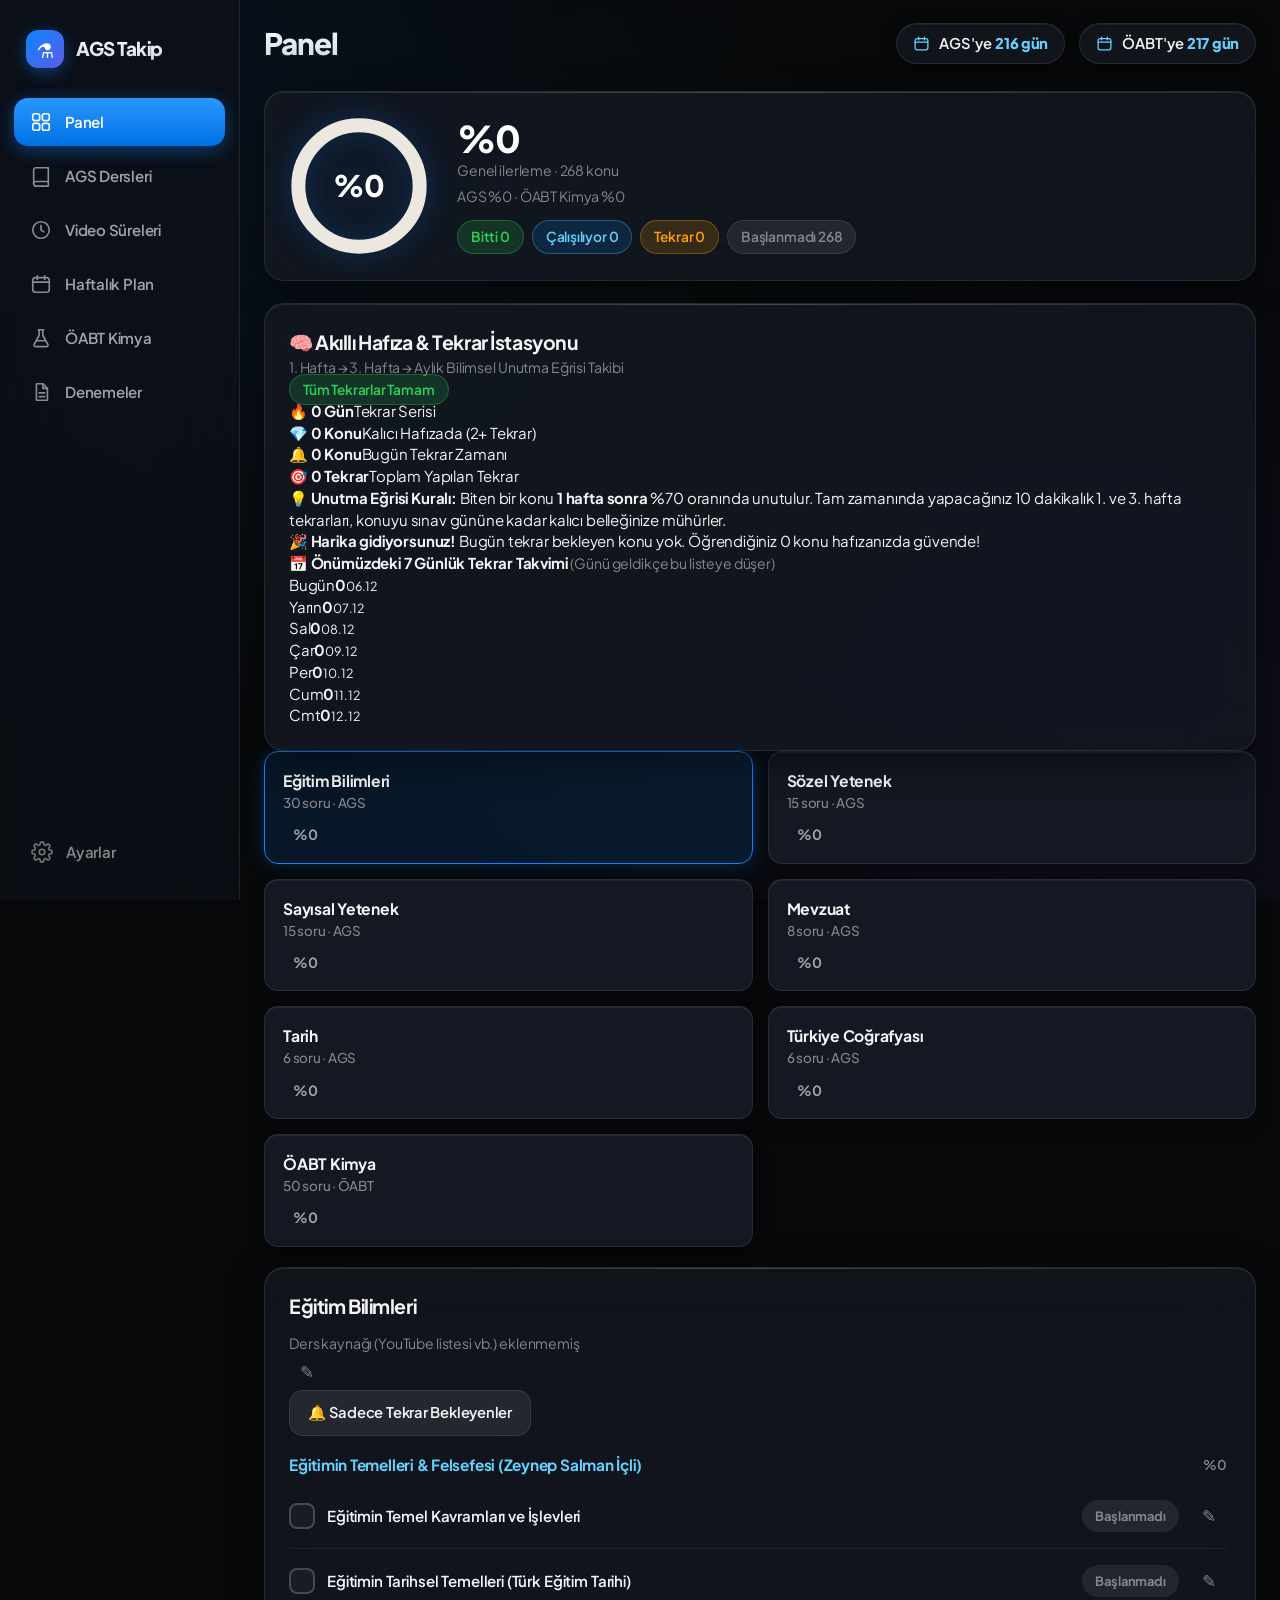
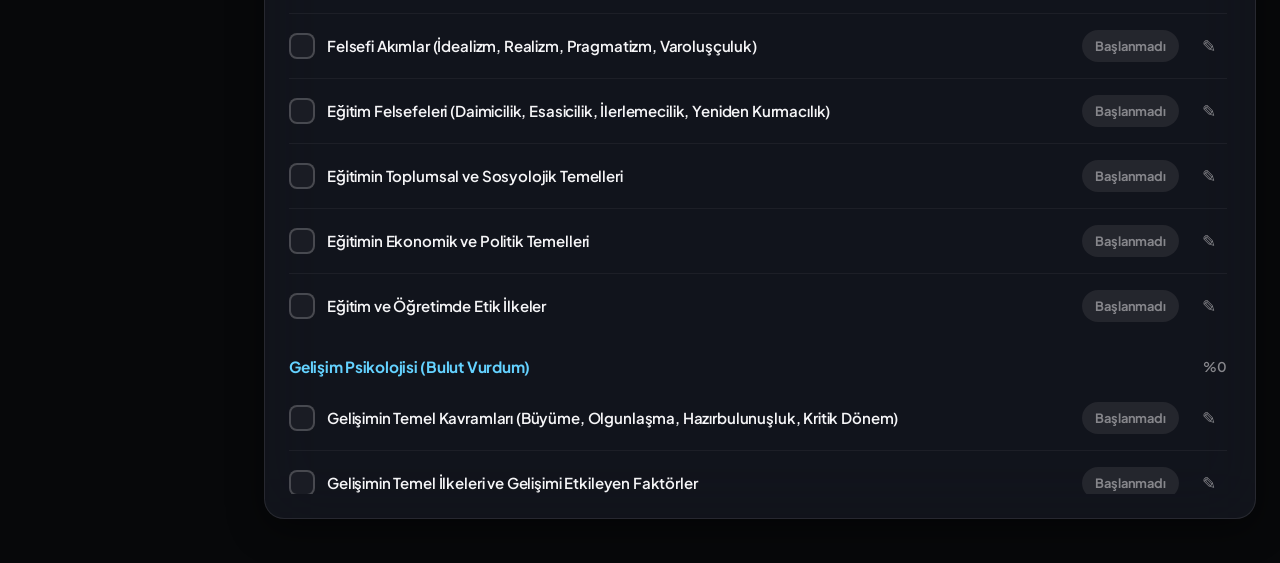
==== commit a7dbeafc: "Versiyon 2.0: Apple Pro Design System & Floating Glass Scrollbar" ====
--- a/index.html
+++ b/index.html
@@ -11,6 +11,9 @@
   <link rel="manifest" href="manifest.json">
   <link rel="icon" type="image/png" sizes="192x192" href="icon-192.png">
   <link rel="apple-touch-icon" href="icon-192.png">
+  <link rel="preconnect" href="https://fonts.googleapis.com">
+  <link rel="preconnect" href="https://fonts.gstatic.com" crossorigin>
+  <link href="https://fonts.googleapis.com/css2?family=Plus+Jakarta+Sans:ital,wght@0,300;0,400;0,500;0,600;0,700;0,800;1,400;1,600&display=swap" rel="stylesheet">
   <link rel="stylesheet" href="style.css">
 </head>
 <body>
--- a/style.css
+++ b/style.css
@@ -1,539 +1,1270 @@
+/* ==========================================================================
+   AGS & ÖABT KİMYA TAKİP - SÜRÜM 2.0 (APPLE PRO DESIGN SYSTEM)
+   Apple Human Interface Guidelines (iPadOS & macOS) Tasarımı
+   ========================================================================== */
+
 :root {
-  --bg: #f4efe8;
-  --card: #ffffff;
-  --ink: #1d1b2e;
-  --muted: #7b7889;
-  --line: #e8e3da;
-  --indigo: #463f9a;
-  --indigo-soft: #ecebf8;
-  --teal: #1fa39a;
-  --teal-soft: #d9f2ef;
-  --amber: #c98a1b;
-  --amber-soft: #fbefd5;
-  --rose: #c2485a;
-  --rose-soft: #f9e1e5;
-  --radius: 18px;
-  --shadow: 0 1px 2px rgba(40, 30, 60, .05), 0 6px 20px rgba(40, 30, 60, .06);
-}
-
-* { box-sizing: border-box; -webkit-tap-highlight-color: transparent; }
-html, body { margin: 0; height: 100%; }
+  /* Renk Paleti - Apple Pro Dark Titanium & Deep Space */
+  --bg: #07080a;
+  --bg-gradient: radial-gradient(circle at 12% 15%, rgba(10, 132, 255, 0.08) 0%, transparent 45%),
+                 radial-gradient(circle at 88% 85%, rgba(94, 92, 230, 0.07) 0%, transparent 50%),
+                 radial-gradient(circle at 50% 50%, rgba(48, 209, 88, 0.03) 0%, transparent 60%);
+  --card: rgba(22, 24, 34, 0.75);
+  --card-solid: #151722;
+  --card-elevated: rgba(30, 34, 48, 0.82);
+  --card-hover: rgba(36, 41, 58, 0.9);
+
+  /* Apple Tipografi & Kontrast */
+  --ink: #f5f5f7;
+  --ink-secondary: #a1a1a6;
+  --muted: #86868b;
+  --line: rgba(255, 255, 255, 0.09);
+  --line-light: rgba(255, 255, 255, 0.05);
+  --line-focus: rgba(10, 132, 255, 0.55);
+
+  /* Apple Accent Renkleri */
+  --blue: #0a84ff;
+  --blue-gradient: linear-gradient(180deg, #2997ff 0%, #0071e3 100%);
+  --blue-soft: rgba(10, 132, 255, 0.16);
+  --indigo: #5e5ce6;
+  --indigo-soft: rgba(94, 92, 230, 0.18);
+  --teal: #30d158;
+  --teal-soft: rgba(48, 209, 88, 0.16);
+  --cyan: #64d2ff;
+  --cyan-soft: rgba(100, 210, 255, 0.16);
+  --amber: #ff9f0a;
+  --amber-soft: rgba(255, 159, 10, 0.16);
+  --rose: #ff453a;
+  --rose-soft: rgba(255, 69, 58, 0.16);
+  --purple: #bf5af2;
+  --purple-soft: rgba(191, 90, 242, 0.18);
+
+  /* Apple Squircle Köşeler & Gölgeler */
+  --radius: 20px;
+  --radius-md: 14px;
+  --radius-sm: 10px;
+  --radius-pill: 9999px;
+  --shadow: 0 10px 36px rgba(0, 0, 0, 0.45), inset 0 1px 0 rgba(255, 255, 255, 0.08);
+  --shadow-sm: 0 4px 16px rgba(0, 0, 0, 0.3), inset 0 1px 0 rgba(255, 255, 255, 0.06);
+  --shadow-glow: 0 0 24px rgba(10, 132, 255, 0.3);
+  --shadow-glow-purple: 0 0 24px rgba(191, 90, 242, 0.28);
+}
+
+/* ================== GÜZEL BİR SCROLL (APPLE FLOATING GLASS SCROLLBAR) ================== */
+* {
+  box-sizing: border-box;
+  -webkit-tap-highlight-color: transparent;
+  scrollbar-width: thin;
+  scrollbar-color: rgba(255, 255, 255, 0.2) transparent;
+  scroll-behavior: smooth;
+}
+
+::-webkit-scrollbar {
+  width: 7px;
+  height: 7px;
+}
+
+::-webkit-scrollbar-track {
+  background: transparent;
+}
+
+::-webkit-scrollbar-thumb {
+  background-color: rgba(255, 255, 255, 0.18);
+  border-radius: 9999px;
+  border: 2px solid transparent;
+  background-clip: padding-box;
+  transition: background-color 0.2s cubic-bezier(0.25, 1, 0.5, 1);
+}
+
+::-webkit-scrollbar-thumb:hover {
+  background-color: rgba(255, 255, 255, 0.42);
+}
+
+::-webkit-scrollbar-thumb:active {
+  background-color: rgba(255, 255, 255, 0.65);
+}
+
+::-webkit-scrollbar-corner {
+  background: transparent;
+}
+
+/* ================== GENEL TEMEL STILLER ================== */
+html, body {
+  margin: 0;
+  height: 100%;
+}
+
 body {
-  font-family: "Segoe UI", system-ui, -apple-system, Roboto, sans-serif;
-  background: var(--bg);
+  font-family: -apple-system, BlinkMacSystemFont, "SF Pro Display", "SF Pro Text", "SF Pro", "Plus Jakarta Sans", system-ui, "Helvetica Neue", sans-serif;
+  background-color: var(--bg);
+  background-image: var(--bg-gradient);
+  background-attachment: fixed;
   color: var(--ink);
-  font-size: 16px;
-  line-height: 1.4;
-}
-button, input, select, textarea { font: inherit; color: inherit; }
-button { cursor: pointer; }
-h1, h2, h3 { margin: 0; }
-.muted { color: var(--muted); font-size: .9rem; }
+  font-size: 15.5px;
+  line-height: 1.45;
+  letter-spacing: -0.012em;
+  -webkit-font-smoothing: antialiased;
+  -moz-osx-font-smoothing: grayscale;
+  text-rendering: optimizeLegibility;
+}
+
+button, input, select, textarea {
+  font: inherit;
+  color: inherit;
+}
+
+button {
+  cursor: pointer;
+  border: 0;
+  transition: transform 0.15s cubic-bezier(0.25, 1, 0.5, 1),
+              background 0.2s ease,
+              border-color 0.2s ease,
+              box-shadow 0.2s ease;
+}
+
+button:active {
+  transform: scale(0.975);
+}
+
+h1, h2, h3, h4 {
+  margin: 0;
+  letter-spacing: -0.024em;
+  font-weight: 700;
+  color: var(--ink);
+}
+
+.muted {
+  color: var(--muted);
+  font-size: .88rem;
+  letter-spacing: -0.01em;
+}
+
 .spacer { flex: 1; }
 
-/* ---------- Yerleşim ---------- */
-.app { display: grid; grid-template-columns: 230px minmax(0, 1fr); min-height: 100%; }
+/* ================== YERLEŞİM (APPLE SIDEBAR & MAIN) ================== */
+.app {
+  display: grid;
+  grid-template-columns: 240px minmax(0, 1fr);
+  min-height: 100%;
+}
+
 .sidebar {
-  background: var(--card);
+  background: rgba(14, 16, 23, 0.85);
+  backdrop-filter: blur(36px) saturate(190%);
+  -webkit-backdrop-filter: blur(36px) saturate(190%);
   border-right: 1px solid var(--line);
-  padding: 22px 14px;
-  display: flex; flex-direction: column; gap: 6px;
-  position: sticky; top: 0; height: 100vh;
-}
-.logo { display: flex; align-items: center; gap: 10px; padding: 4px 10px 20px; font-weight: 700; font-size: 1.15rem; }
-.logo-mark { width: 36px; height: 36px; display: grid; place-items: center; border-radius: 11px; background: var(--indigo); color: #fff; font-size: 1.2rem; }
-#nav { display: flex; flex-direction: column; gap: 6px; flex: 1; }
+  padding: 24px 14px;
+  display: flex;
+  flex-direction: column;
+  gap: 8px;
+  position: sticky;
+  top: 0;
+  height: 100vh;
+  z-index: 30;
+}
+
+.logo {
+  display: flex;
+  align-items: center;
+  gap: 12px;
+  padding: 6px 12px 22px;
+  font-weight: 800;
+  font-size: 1.18rem;
+  letter-spacing: -0.025em;
+  color: var(--ink);
+}
+
+.logo-mark {
+  width: 38px;
+  height: 38px;
+  display: grid;
+  place-items: center;
+  border-radius: 12px;
+  background: linear-gradient(135deg, #0a84ff 0%, #5e5ce6 100%);
+  color: #fff;
+  font-size: 1.25rem;
+  box-shadow: 0 4px 16px rgba(10, 132, 255, 0.4);
+}
+
+.logo-text {
+  background: linear-gradient(180deg, #ffffff 0%, #d1d5db 100%);
+  -webkit-background-clip: text;
+  -webkit-text-fill-color: transparent;
+}
+
+#nav {
+  display: flex;
+  flex-direction: column;
+  gap: 6px;
+  flex: 1;
+}
+
 .nav-item {
-  display: flex; align-items: center; gap: 12px;
-  min-height: 48px; padding: 0 14px;
-  border: 0; border-radius: 12px; background: transparent;
-  font-weight: 500; text-align: left; width: 100%;
-}
-.nav-item .ni { width: 22px; height: 22px; display: inline-flex; }
-.nav-item svg { width: 22px; height: 22px; }
-.nav-item:hover { background: #f5f3ee; }
-.nav-item.active { background: var(--indigo); color: #fff; }
-.settings-btn { color: var(--muted); }
-
-main { padding: 26px 30px 40px; min-width: 0; }
-
-.head { display: flex; align-items: center; gap: 12px; flex-wrap: wrap; margin-bottom: 22px; }
-.head h1 { font-size: 1.7rem; flex: 1; min-width: 160px; }
+  display: flex;
+  align-items: center;
+  gap: 13px;
+  min-height: 48px;
+  padding: 0 16px;
+  border-radius: var(--radius-md);
+  background: transparent;
+  color: var(--ink-secondary);
+  font-weight: 600;
+  font-size: .94rem;
+  text-align: left;
+  width: 100%;
+  position: relative;
+  letter-spacing: -0.015em;
+}
+
+.nav-item .ni {
+  width: 22px;
+  height: 22px;
+  display: inline-flex;
+  opacity: .85;
+}
+
+.nav-item svg {
+  width: 22px;
+  height: 22px;
+}
+
+.nav-item:hover {
+  background: rgba(255, 255, 255, 0.06);
+  color: #fff;
+}
+
+.nav-item.active {
+  background: var(--blue-gradient);
+  color: #fff;
+  box-shadow: 0 4px 18px rgba(10, 132, 255, 0.42);
+}
+
+.nav-item.active .ni {
+  opacity: 1;
+}
+
+.settings-btn {
+  color: var(--muted);
+  border: 1px solid transparent;
+}
+
+.settings-btn:hover {
+  border-color: var(--line);
+  color: var(--ink);
+}
+
+main {
+  padding: 30px 36px 48px;
+  min-width: 0;
+  -webkit-overflow-scrolling: touch;
+}
+
+/* ================== BAŞLIK & APPLE GERİ SAYIM ÇİPLERİ ================== */
+.head {
+  display: flex;
+  align-items: center;
+  gap: 14px;
+  flex-wrap: wrap;
+  margin-bottom: 26px;
+}
+
+.head h1 {
+  font-size: 1.85rem;
+  flex: 1;
+  min-width: 180px;
+  font-weight: 800;
+  letter-spacing: -0.03em;
+  background: linear-gradient(180deg, #ffffff 0%, #cbd5e1 100%);
+  -webkit-background-clip: text;
+  -webkit-text-fill-color: transparent;
+}
+
 .chip {
-  display: inline-flex; align-items: center; gap: 8px;
-  padding: 9px 14px; border-radius: 999px;
-  background: var(--card); border: 1px solid var(--line);
-  box-shadow: var(--shadow); font-size: .92rem; font-weight: 500;
-}
-.chip svg { width: 17px; height: 17px; color: var(--indigo); }
-.chip b { color: var(--indigo); }
-.chip small { color: var(--muted); font-weight: 400; }
-
-/* ---------- Kart ve genel ---------- */
-.card { background: var(--card); border-radius: var(--radius); box-shadow: var(--shadow); padding: 20px; }
-.card h2 { font-size: 1.1rem; }
-.bar { height: 9px; background: #ece8e0; border-radius: 99px; overflow: hidden; flex: 1; }
-.bar > i { display: block; height: 100%; background: var(--teal); border-radius: 99px; transition: width .35s; }
-.bar.indigo > i { background: var(--indigo); }
-
-/* ---------- Panel ---------- */
-.panel-grid { display: grid; grid-template-columns: minmax(0, 1.5fr) minmax(320px, 1fr); gap: 20px; align-items: start; }
-.overall { display: flex; align-items: center; gap: 26px; flex-wrap: wrap; margin-bottom: 18px; }
-.ring { position: relative; width: 132px; height: 132px; flex: none; }
-.ring svg { width: 100%; height: 100%; transform: rotate(-90deg); }
-.ring .t { position: absolute; inset: 0; display: grid; place-items: center; font-size: 1.6rem; font-weight: 700; }
-.overall-info { flex: 1; min-width: 200px; }
-.overall-info .big { font-size: 2.2rem; font-weight: 700; line-height: 1.1; }
-.stats { display: flex; gap: 8px; flex-wrap: wrap; margin-top: 12px; }
-.stat { padding: 5px 11px; border-radius: 99px; font-size: .85rem; font-weight: 500; }
-
-.courses { display: grid; grid-template-columns: repeat(auto-fill, minmax(200px, 1fr)); gap: 14px; }
-.course {
-  text-align: left; border: 2px solid transparent; background: var(--card);
-  border-radius: var(--radius); box-shadow: var(--shadow); padding: 16px; min-height: 92px;
-  display: flex; flex-direction: column; gap: 10px;
-}
-.course.active { border-color: var(--indigo); background: #f7f6fd; }
-.course .ct { font-weight: 600; }
-.course .cs { color: var(--muted); font-size: .85rem; font-weight: 400; }
-.course .pr { display: flex; align-items: center; gap: 10px; font-size: .9rem; font-weight: 600; }
-.course.oabt .bar > i { background: var(--indigo); }
-
-.side { position: sticky; top: 20px; max-height: calc(100vh - 40px); display: flex; flex-direction: column; }
-.side .scroll { overflow: auto; margin-top: 10px; }
-
-/* ---------- Konu listesi ---------- */
-.group-title {
-  display: flex; align-items: center; gap: 10px; margin: 14px 0 4px;
-  font-weight: 700; color: var(--indigo); font-size: .95rem;
-}
-.group-title .gp { margin-left: auto; font-weight: 600; color: var(--muted); font-size: .85rem; }
-.konular { list-style: none; margin: 0; padding: 0; }
-.konu { border-bottom: 1px solid var(--line); padding: 4px 0; }
-.konu:last-child { border-bottom: 0; }
-.konu .r { display: flex; align-items: center; gap: 10px; min-height: 52px; }
-.konu .kad { flex: 1; min-width: 0; font-weight: 500; }
-.konu.done .kad { color: var(--muted); text-decoration: line-through; text-decoration-color: #c9c4d6; }
-.chk {
-  width: 28px; height: 28px; flex: none; border-radius: 8px;
-  border: 2px solid #cfc9dc; background: #fff; color: #fff;
-  display: grid; place-items: center; padding: 0; font-size: 1rem; line-height: 1;
-}
-.chk.on { background: var(--indigo); border-color: var(--indigo); }
-.pill {
-  border: 0; border-radius: 99px; padding: 7px 12px; font-size: .8rem; font-weight: 600;
-  min-height: 34px; white-space: nowrap;
-}
-.s0 { background: #eeebe5; color: #6f6b78; }
-.s1 { background: var(--teal-soft); color: #11776f; }
-.s2 { background: var(--teal); color: #fff; }
-.s3 { background: var(--amber-soft); color: var(--amber); }
-.ico { border: 0; background: transparent; width: 36px; height: 36px; border-radius: 10px; color: var(--muted); font-size: 1.05rem; flex: none; }
-.ico:hover, .ico.has { background: var(--indigo-soft); color: var(--indigo); }
-.note { width: 100%; margin: 0 0 8px; min-height: 70px; padding: 10px 12px; border: 1px solid var(--line); border-radius: 12px; background: #fcfbf9; resize: vertical; }
-
-.add-form { display: flex; gap: 8px; margin-top: 12px; }
-.add-form input, .field input, .form input, .form select, .plan-add input {
-  flex: 1; min-height: 44px; padding: 0 12px; border: 1px solid var(--line);
-  border-radius: 12px; background: #fff; min-width: 0;
-}
-
-/* ---------- Butonlar ---------- */
-.btn {
-  min-height: 44px; padding: 0 18px; border-radius: 12px; border: 1px solid var(--line);
-  background: #fff; font-weight: 600; display: inline-flex; align-items: center; justify-content: center;
-}
-.btn-primary { background: var(--indigo); border-color: var(--indigo); color: #fff; }
-.btn-ghost { background: transparent; }
-.btn-danger { color: var(--rose); border-color: var(--rose-soft); background: var(--rose-soft); }
-
-/* ---------- Sekmeler ---------- */
-.tabs { display: flex; gap: 8px; flex-wrap: wrap; margin-bottom: 18px; }
-.tab {
-  border: 1px solid var(--line); background: var(--card); border-radius: 99px;
-  padding: 0 16px; min-height: 44px; font-weight: 600; display: inline-flex; align-items: center; gap: 8px;
-}
-.tab.active { background: var(--indigo); color: #fff; border-color: var(--indigo); }
-.tab small { opacity: .75; font-weight: 500; }
-
-.list-head { display: flex; align-items: center; gap: 16px; margin-bottom: 4px; flex-wrap: wrap; }
-.list-head .bar { max-width: 260px; }
-
-/* ---------- Denemeler ---------- */
-.two { display: grid; grid-template-columns: minmax(280px, 380px) minmax(0, 1fr); gap: 20px; align-items: start; }
-.form { display: flex; flex-direction: column; gap: 10px; }
-.form label, .field { display: flex; flex-direction: column; gap: 5px; font-size: .88rem; font-weight: 600; color: #4a4659; }
-.form .g3 { display: grid; grid-template-columns: repeat(3, 1fr); gap: 8px; }
-.form .hint { font-size: .85rem; color: var(--muted); font-weight: 500; }
-.kpis { display: grid; grid-template-columns: repeat(3, 1fr); gap: 12px; margin-bottom: 16px; }
-.kpi { background: #f7f5f0; border-radius: 14px; padding: 12px 14px; }
-.kpi b { display: block; font-size: 1.5rem; }
-.kpi span { color: var(--muted); font-size: .82rem; }
-.chart { width: 100%; height: auto; display: block; }
-.tbl { width: 100%; border-collapse: collapse; margin-top: 8px; font-size: .92rem; }
-.tbl th { text-align: left; color: var(--muted); font-weight: 600; font-size: .8rem; padding: 8px 6px; }
-.tbl td { padding: 10px 6px; border-top: 1px solid var(--line); }
-.badge { padding: 3px 9px; border-radius: 99px; font-size: .78rem; font-weight: 700; }
-.badge.ags { background: var(--indigo-soft); color: var(--indigo); }
-.badge.oabt { background: var(--teal-soft); color: #11776f; }
-.empty { color: var(--muted); padding: 22px 0; text-align: center; }
-
-/* ---------- Haftalık plan ---------- */
-.week { display: grid; grid-template-columns: repeat(auto-fill, minmax(230px, 1fr)); gap: 14px; }
-.day { display: flex; flex-direction: column; gap: 8px; min-height: 220px; }
-.day.today { outline: 2px solid var(--indigo); }
-.day h3 { font-size: 1rem; display: flex; align-items: center; gap: 8px; }
-.day h3 small { color: var(--indigo); font-weight: 600; }
-.task { display: flex; align-items: center; gap: 8px; padding: 6px 0; border-bottom: 1px solid var(--line); }
-.task span { flex: 1; font-size: .93rem; min-width: 0; overflow-wrap: anywhere; }
-.task.done span { color: var(--muted); text-decoration: line-through; }
-.plan-add { display: flex; gap: 6px; margin-top: auto; }
-.plan-add .btn { padding: 0 14px; }
-
-/* ---------- Ayar penceresi ve bildirim ---------- */
-dialog { border: 0; border-radius: 20px; padding: 24px; width: min(480px, 92vw); box-shadow: 0 20px 60px rgba(0, 0, 0, .25); }
-dialog::backdrop { background: rgba(30, 25, 50, .45); }
-dialog h2 { margin-bottom: 4px; }
-dialog hr { border: 0; border-top: 1px solid var(--line); margin: 16px 0; }
-dialog .field { margin-top: 12px; }
-.row { display: flex; gap: 10px; flex-wrap: wrap; align-items: center; }
-.toast { position: fixed; bottom: 24px; left: 50%; transform: translateX(-50%); background: var(--ink); color: #fff; padding: 12px 20px; border-radius: 12px; z-index: 50; }
-
-/* ---------- Dar ekran / dikey tablet ---------- */
-@media (max-width: 1100px) {
-  .panel-grid { grid-template-columns: minmax(0, 1fr); }
-  .side { position: static; max-height: none; }
-  .two { grid-template-columns: minmax(0, 1fr); }
-}
-@media (max-width: 820px) {
-  .app { grid-template-columns: minmax(0, 1fr); padding-bottom: 76px; }
-  .sidebar {
-    position: fixed; z-index: 20; inset: auto 0 0 0; height: auto; flex-direction: row;
-    padding: 6px 8px; border-right: 0; border-top: 1px solid var(--line);
-  }
-  .logo { display: none; }
-  #nav { flex-direction: row; justify-content: space-around; gap: 2px; }
-  .nav-item { flex-direction: column; gap: 2px; min-height: 56px; padding: 6px 4px; font-size: .72rem; justify-content: center; text-align: center; }
-  .settings-btn { width: auto; min-width: 64px; }
-  main { padding: 18px 16px 30px; }
-}
-@media print {
-  .sidebar, .settings-btn, .add-form, .plan-add, .ico { display: none !important; }
-  .app { display: block; }
-  body { background: #fff; }
-}
-
-/* ---------- Video linki, tekrar kartı, rozet ---------- */
-.kad .sub { display: block; font-size: .78rem; font-weight: 500; color: var(--amber); margin-top: 1px; }
-.konu.done .kad .sub { text-decoration: none; }
-a.ico { display: inline-grid; place-items: center; text-decoration: none; }
-a.ico.play { background: var(--rose-soft); color: var(--rose); font-size: .9rem; }
-.linkin { width: 100%; min-height: 44px; margin: 0 0 8px; padding: 0 12px; border: 1px solid var(--line); border-radius: 12px; background: #fcfbf9; }
-.kaynak { display: flex; align-items: center; gap: 8px; margin: 10px 0 2px; padding: 4px 4px 4px 12px; background: #f7f5f0; border-radius: 12px; }
-.kaynak .muted, .kaynak .klink { flex: 1; min-width: 0; overflow: hidden; text-overflow: ellipsis; white-space: nowrap; }
-.klink { color: var(--indigo); font-weight: 600; text-decoration: none; font-size: .92rem; }
-.tekrar { margin-bottom: 18px; }
-.tekrar .list-head { margin-bottom: 0; }
-.tekrar .list-head h2 { flex: 1; }
-.trow { display: flex; align-items: center; gap: 8px; padding: 10px 0; border-top: 1px solid var(--line); margin-top: 10px; flex-wrap: wrap; }
-.tinfo { flex: 1; min-width: 180px; display: flex; flex-direction: column; }
-.rozet { margin-left: auto; min-width: 22px; height: 22px; padding: 0 6px; display: inline-grid; place-items: center; border-radius: 99px; background: var(--amber); color: #fff; font-size: .75rem; font-weight: 700; }
-.nav-item.active .rozet { background: #fff; color: var(--indigo); }
-@media (max-width: 820px) { .rozet { position: absolute; margin: -28px 0 0 22px; } .nav-item { position: relative; } }
-
-/* ---------- Akıllı Hafıza & Tekrar İstasyonu Stilleri ---------- */
-.tekrar-istasyonu {
-  margin-bottom: 22px;
-  border: 1px solid #e2ddf2;
-  background: linear-gradient(180deg, #ffffff 0%, #faf9fd 100%);
-}
-.ti-head { display: flex; align-items: flex-start; justify-content: space-between; gap: 12px; margin-bottom: 14px; flex-wrap: wrap; }
-.ti-title h2 { font-size: 1.25rem; font-weight: 700; color: var(--ink); }
-.ti-title .muted { font-size: .85rem; margin-top: 2px; display: block; }
-
-.ti-kpis { display: grid; grid-template-columns: repeat(auto-fit, minmax(130px, 1fr)); gap: 10px; margin-bottom: 14px; }
-.ti-kpi {
-  background: #ffffff;
-  border: 1px solid var(--line);
-  border-radius: 14px;
-  padding: 12px;
-  display: flex; flex-direction: column; gap: 2px;
-  box-shadow: 0 1px 3px rgba(0,0,0,.03);
-}
-.ti-kpi b { font-size: 1.25rem; }
-.ti-kpi span { font-size: .78rem; color: var(--muted); font-weight: 500; }
-.ti-kpi.fire b { color: #d9531e; }
-.ti-kpi.gem b { color: #5833c9; }
-.ti-kpi.bell b { color: #b87a0b; }
-.ti-kpi.target b { color: #158f86; }
-
-.ti-ipucu {
-  background: #f4f2fa;
-  border-left: 4px solid var(--indigo);
-  padding: 10px 14px;
-  border-radius: 8px;
-  font-size: .86rem;
-  color: #3d3754;
-  line-height: 1.45;
-  margin-bottom: 16px;
-}
-
-.ti-empty {
-  padding: 18px 16px;
-  background: #edf8f6;
-  border: 1px solid #c2e8e3;
-  border-radius: 12px;
-  color: #0d6e64;
-  font-size: .95rem;
-  text-align: center;
-  margin-bottom: 14px;
-}
-
-.ti-list { display: flex; flex-direction: column; gap: 8px; margin-bottom: 16px; }
-.ti-item {
-  display: flex; align-items: center; justify-content: space-between; gap: 14px;
-  padding: 12px 14px;
-  background: #fff;
-  border: 1px solid #f0e6dc;
-  border-left: 4px solid var(--amber);
-  border-radius: 12px;
-  box-shadow: 0 1px 2px rgba(0,0,0,.04);
-  flex-wrap: wrap;
-}
-.ti-item-info { flex: 1; min-width: 200px; display: flex; flex-direction: column; gap: 3px; }
-.ti-item-badge { font-size: .78rem; font-weight: 700; color: var(--amber); text-transform: uppercase; letter-spacing: .3px; }
-.ti-item-name { font-size: .96rem; font-weight: 600; color: var(--ink); }
-.gecikme { color: var(--rose); font-weight: 700; }
-.ti-item-actions { display: flex; align-items: center; gap: 8px; }
-.btn-tekrar { background: #1fa39a; border-color: #1fa39a; color: #fff; font-size: .88rem; min-height: 40px; padding: 0 16px; }
-.btn-tekrar:hover { background: #178981; }
-
-.ti-takvim-wrap { margin-top: 10px; padding-top: 12px; border-top: 1px solid var(--line); }
-.ti-takvim-title { font-size: .88rem; margin-bottom: 8px; display: flex; align-items: center; gap: 6px; }
-.ti-takvim { display: grid; grid-template-columns: repeat(7, 1fr); gap: 6px; }
-.ti-gun {
-  background: #fff; border: 1px solid var(--line); border-radius: 10px;
-  padding: 8px 4px; text-align: center;
-  display: flex; flex-direction: column; gap: 2px;
-}
-.ti-gun.has-tekrar { border-color: var(--amber); background: #fdfaf3; }
-.ti-gun .g-lbl { font-size: .75rem; font-weight: 600; color: var(--muted); }
-.ti-gun .g-num { font-size: 1.15rem; color: var(--ink); }
-.ti-gun.has-tekrar .g-num { color: var(--amber); font-weight: 700; }
-.ti-gun .g-dt { font-size: .7rem; color: #9c97a8; }
-
-/* Filtre ve Ders Kaynak Barı */
-.kaynak-bar { display: flex; align-items: center; justify-content: space-between; gap: 10px; margin: 10px 0 6px; flex-wrap: wrap; }
-.kaynak-bar .kaynak { margin: 0; flex: 1; min-width: 220px; }
-.btn-filter {
-  min-height: 40px; padding: 0 14px; font-size: .82rem; font-weight: 600;
-  border-radius: 10px; border: 1px solid #d4cde2; background: #fff; color: var(--ink);
-}
-.btn-filter.active { background: var(--indigo); border-color: var(--indigo); color: #fff; }
-
-/* Konu Satırında Alarm ve Hızlı Tekrar */
-.konu.tekrar-alarm {
-  background: #fdfbf5;
-  border-left: 3px solid var(--amber);
-  padding-left: 8px;
-  border-radius: 6px;
-}
-.chk.chk-alarm { border-color: var(--amber); color: var(--amber); font-weight: 700; }
-.sub.alarm { color: #c9541a !important; font-weight: 600 !important; }
-.btn-tekrar-hizli {
-  min-height: 32px; padding: 0 10px; font-size: .78rem; font-weight: 700;
-  background: #1fa39a; border-color: #1fa39a; color: #fff; border-radius: 8px;
-  margin-right: 4px; flex: none;
-}
-.btn-tekrar-hizli:hover { background: #16827b; }
-
-/* ================= Video Süreleri ve Analiz Sayfası ================= */
-.sure-hero {
-  background: linear-gradient(135deg, #ffffff 0%, #f7f5fe 100%);
-  border: 1px solid #dfd9f2;
-  margin-bottom: 20px;
-  display: flex;
-  flex-direction: column;
-  gap: 16px;
-}
-.sure-hero-badge {
   display: inline-flex;
   align-items: center;
+  gap: 9px;
+  padding: 9px 16px;
+  border-radius: var(--radius-pill);
+  background: var(--card);
+  backdrop-filter: blur(24px);
+  -webkit-backdrop-filter: blur(24px);
+  border: 1px solid var(--line);
+  box-shadow: var(--shadow-sm);
+  font-size: .92rem;
+  font-weight: 600;
+  color: var(--ink);
+  transition: border-color 0.2s, transform 0.2s;
+}
+
+.chip:hover {
+  border-color: rgba(255, 255, 255, 0.18);
+  transform: translateY(-1px);
+}
+
+.chip svg {
+  width: 17px;
+  height: 17px;
+  color: var(--cyan);
+}
+
+.chip b {
+  color: var(--cyan);
+  font-weight: 800;
+  letter-spacing: -0.02em;
+}
+
+.chip small {
+  color: var(--muted);
+  font-weight: 500;
+  margin-left: 2px;
+}
+
+/* ================== APPLE KARTLAR & İLERLEME ÇUBUĞU ================== */
+.card {
+  background: var(--card);
+  backdrop-filter: blur(32px) saturate(180%);
+  -webkit-backdrop-filter: blur(32px) saturate(180%);
+  border: 1px solid var(--line);
+  border-radius: var(--radius);
+  box-shadow: var(--shadow);
+  padding: 24px;
+  position: relative;
+  overflow: hidden;
+}
+
+.card::before {
+  content: "";
+  position: absolute;
+  top: 0; left: 0; right: 0;
+  height: 1px;
+  background: linear-gradient(90deg, transparent, rgba(255, 255, 255, 0.15), transparent);
+  pointer-events: none;
+}
+
+.card h2 {
+  font-size: 1.22rem;
+  letter-spacing: -0.022em;
+}
+
+.bar {
+  height: 8px;
+  background: rgba(255, 255, 255, 0.08);
+  border-radius: var(--radius-pill);
+  overflow: hidden;
+  flex: 1;
+}
+
+.bar > i {
+  display: block;
+  height: 100%;
+  background: linear-gradient(90deg, #0a84ff 0%, #30d158 100%);
+  border-radius: var(--radius-pill);
+  transition: width 0.4s cubic-bezier(0.25, 1, 0.5, 1);
+  box-shadow: 0 0 10px rgba(48, 209, 88, 0.4);
+}
+
+.bar.indigo > i {
+  background: linear-gradient(90deg, #5e5ce6 0%, #bf5af2 100%);
+  box-shadow: 0 0 10px rgba(191, 90, 242, 0.4);
+}
+
+/* ================== GENEL BAKIŞ / PANEL ================== */
+.panel-grid {
+  display: grid;
+  grid-template-columns: minmax(0, 1.5fr) minmax(340px, 1fr);
+  gap: 22px;
+  align-items: start;
+}
+
+.overall {
+  display: flex;
+  align-items: center;
+  gap: 28px;
+  flex-wrap: wrap;
+  margin-bottom: 22px;
+}
+
+.ring {
+  position: relative;
+  width: 140px;
+  height: 140px;
+  flex: none;
+  filter: drop-shadow(0 0 14px rgba(10, 132, 255, 0.3));
+}
+
+.ring svg {
+  width: 100%;
+  height: 100%;
+  transform: rotate(-90deg);
+}
+
+.ring .t {
+  position: absolute;
+  inset: 0;
+  display: grid;
+  place-items: center;
+  font-size: 1.85rem;
+  font-weight: 800;
+  letter-spacing: -0.03em;
+  color: #fff;
+}
+
+.overall-info {
+  flex: 1;
+  min-width: 200px;
+}
+
+.overall-info .big {
+  font-size: 2.3rem;
+  font-weight: 800;
+  line-height: 1.15;
+  letter-spacing: -0.03em;
+  color: #fff;
+}
+
+.stats {
+  display: flex;
+  gap: 8px;
+  flex-wrap: wrap;
+  margin-top: 14px;
+}
+
+.stat {
+  padding: 6px 13px;
+  border-radius: var(--radius-pill);
+  font-size: .86rem;
+  font-weight: 600;
+  background: rgba(255, 255, 255, 0.06);
+  border: 1px solid var(--line);
+  color: var(--ink-secondary);
+}
+
+.courses {
+  display: grid;
+  grid-template-columns: repeat(auto-fill, minmax(210px, 1fr));
+  gap: 15px;
+}
+
+.course {
+  text-align: left;
+  border: 1px solid var(--line);
+  background: var(--card-solid);
+  border-radius: var(--radius-md);
+  box-shadow: var(--shadow-sm);
+  padding: 18px;
+  min-height: 98px;
+  display: flex;
+  flex-direction: column;
+  gap: 12px;
+  transition: all 0.2s cubic-bezier(0.25, 1, 0.5, 1);
+}
+
+.course:hover {
+  transform: translateY(-2px);
+  border-color: rgba(255, 255, 255, 0.18);
+  box-shadow: 0 8px 24px rgba(0, 0, 0, 0.4);
+}
+
+.course.active {
+  border-color: var(--blue);
+  background: rgba(10, 132, 255, 0.12);
+  box-shadow: 0 0 18px rgba(10, 132, 255, 0.25);
+}
+
+.course .ct {
+  font-weight: 700;
+  font-size: .98rem;
+  letter-spacing: -0.015em;
+  color: var(--ink);
+}
+
+.course .cs {
+  color: var(--muted);
+  font-size: .84rem;
+  font-weight: 500;
+}
+
+.course .pr {
+  display: flex;
+  align-items: center;
+  gap: 10px;
+  font-size: .88rem;
+  font-weight: 700;
+  color: var(--ink-secondary);
+}
+
+.course.oabt .bar > i {
+  background: linear-gradient(90deg, #5e5ce6 0%, #bf5af2 100%);
+  box-shadow: 0 0 10px rgba(191, 90, 242, 0.4);
+}
+
+.side {
+  position: sticky;
+  top: 24px;
+  max-height: calc(100vh - 48px);
+  display: flex;
+  flex-direction: column;
+}
+
+.side .scroll {
+  overflow-y: auto;
+  overflow-x: hidden;
+  margin-top: 12px;
+  padding-right: 4px;
+}
+
+/* ================== KONU LİSTESİ (APPLE GROUPED INSET) ================== */
+.group-title {
+  display: flex;
+  align-items: center;
+  gap: 10px;
+  margin: 18px 0 8px;
+  font-weight: 700;
+  color: var(--cyan);
+  font-size: .96rem;
+  letter-spacing: -0.015em;
+}
+
+.group-title .gp {
+  margin-left: auto;
+  font-weight: 600;
+  color: var(--muted);
+  font-size: .84rem;
+}
+
+.konular {
+  list-style: none;
+  margin: 0;
+  padding: 0;
+}
+
+.konu {
+  border-bottom: 1px solid var(--line-light);
+  padding: 6px 0;
+  transition: background 0.15s;
+}
+
+.konu:last-child {
+  border-bottom: 0;
+}
+
+.konu .r {
+  display: flex;
+  align-items: center;
+  gap: 12px;
+  min-height: 52px;
+}
+
+.konu .kad {
+  flex: 1;
+  min-width: 0;
+  font-weight: 600;
+  font-size: .94rem;
+  color: var(--ink);
+  letter-spacing: -0.01em;
+}
+
+.konu.done .kad {
+  color: var(--muted);
+  text-decoration: line-through;
+  text-decoration-color: rgba(255, 255, 255, 0.25);
+}
+
+.chk {
+  width: 26px;
+  height: 26px;
+  flex: none;
+  border-radius: 8px;
+  border: 2px solid rgba(255, 255, 255, 0.2);
+  background: rgba(255, 255, 255, 0.04);
+  color: #fff;
+  display: grid;
+  place-items: center;
+  padding: 0;
+  font-size: 0.95rem;
+  line-height: 1;
+  transition: all 0.2s cubic-bezier(0.25, 1, 0.5, 1);
+}
+
+.chk:hover {
+  border-color: rgba(255, 255, 255, 0.4);
+}
+
+.chk.on {
+  background: var(--blue-gradient);
+  border-color: var(--blue);
+  box-shadow: 0 0 12px rgba(10, 132, 255, 0.5);
+}
+
+/* Durum Rozetleri (Apple Translucent Pills) */
+.pill {
+  border: 0;
+  border-radius: var(--radius-pill);
+  padding: 6px 13px;
   font-size: .8rem;
   font-weight: 700;
-  color: var(--indigo);
-  background: var(--indigo-soft);
-  padding: 4px 12px;
-  border-radius: 99px;
-  letter-spacing: .4px;
-  margin-bottom: 6px;
-}
-.sure-hero h2 { font-size: 1.35rem; color: var(--ink); margin: 0 0 4px; }
-.sure-ctrl-bar {
-  display: flex;
-  gap: 24px;
+  min-height: 32px;
+  white-space: nowrap;
+  letter-spacing: -0.01em;
+  transition: transform 0.15s;
+}
+
+.pill:active { transform: scale(0.96); }
+
+.s0 {
+  background: rgba(255, 255, 255, 0.08);
+  color: var(--muted);
+}
+
+.s1 {
+  background: var(--blue-soft);
+  color: var(--cyan);
+  border: 1px solid rgba(100, 210, 255, 0.3);
+}
+
+.s2 {
+  background: var(--teal-soft);
+  color: var(--teal);
+  border: 1px solid rgba(48, 209, 88, 0.3);
+}
+
+.s3 {
+  background: var(--amber-soft);
+  color: var(--amber);
+  border: 1px solid rgba(255, 159, 10, 0.3);
+}
+
+.ico {
+  border: 0;
+  background: transparent;
+  width: 36px;
+  height: 36px;
+  border-radius: 10px;
+  color: var(--muted);
+  font-size: 1.05rem;
+  flex: none;
+  display: grid;
+  place-items: center;
+}
+
+.ico:hover, .ico.has {
+  background: rgba(255, 255, 255, 0.08);
+  color: var(--blue);
+}
+
+.note {
+  width: 100%;
+  margin: 4px 0 10px;
+  min-height: 72px;
+  padding: 12px 14px;
+  border: 1px solid var(--line);
+  border-radius: var(--radius-md);
+  background: rgba(0, 0, 0, 0.3);
+  color: var(--ink);
+  resize: vertical;
+  outline: none;
+  font-size: .9rem;
+}
+
+.note:focus {
+  border-color: var(--blue);
+  box-shadow: 0 0 12px rgba(10, 132, 255, 0.3);
+}
+
+.add-form {
+  display: flex;
+  gap: 10px;
+  margin-top: 14px;
+}
+
+.add-form input, .field input, .form input, .form select, .plan-add input {
+  flex: 1;
+  min-height: 46px;
+  padding: 0 14px;
+  border: 1px solid var(--line);
+  border-radius: var(--radius-md);
+  background: rgba(18, 20, 27, 0.85);
+  color: var(--ink);
+  min-width: 0;
+  outline: none;
+  font-size: .93rem;
+  transition: border-color 0.2s, box-shadow 0.2s;
+}
+
+.add-form input:focus, .field input:focus, .form input:focus, .form select:focus, .plan-add input:focus {
+  border-color: var(--blue);
+  box-shadow: 0 0 14px rgba(10, 132, 255, 0.35);
+}
+
+/* ================== BUTONLAR (APPLE TACTILE BUTTONS) ================== */
+.btn {
+  min-height: 44px;
+  padding: 0 18px;
+  border-radius: var(--radius-md);
+  border: 1px solid var(--line);
+  background: rgba(255, 255, 255, 0.08);
+  color: var(--ink);
+  font-weight: 600;
+  font-size: .92rem;
+  display: inline-flex;
+  align-items: center;
+  justify-content: center;
+  gap: 8px;
+  letter-spacing: -0.015em;
+  backdrop-filter: blur(16px);
+  -webkit-backdrop-filter: blur(16px);
+}
+
+.btn:hover {
+  background: rgba(255, 255, 255, 0.14);
+  border-color: rgba(255, 255, 255, 0.2);
+}
+
+.btn-primary {
+  background: var(--blue-gradient);
+  border: 0;
+  color: #fff;
+  font-weight: 700;
+  box-shadow: 0 4px 16px rgba(10, 132, 255, 0.4);
+}
+
+.btn-primary:hover {
+  box-shadow: 0 6px 22px rgba(10, 132, 255, 0.55);
+  background: linear-gradient(180deg, #3aa0ff 0%, #0077ee 100%);
+}
+
+.btn-ghost {
+  background: transparent;
+  border-color: var(--line);
+}
+
+.btn-danger {
+  color: var(--rose);
+  border: 1px solid rgba(255, 69, 58, 0.3);
+  background: var(--rose-soft);
+}
+
+.btn-danger:hover {
+  background: rgba(255, 69, 58, 0.28);
+}
+
+/* ================== APPLE SEGMENTED CONTROLS (SEKMELER) ================== */
+.tabs {
+  display: inline-flex;
+  gap: 4px;
+  padding: 5px;
+  background: rgba(20, 22, 30, 0.9);
+  border: 1px solid var(--line);
+  border-radius: var(--radius-pill);
+  margin-bottom: 22px;
+  box-shadow: var(--shadow-sm);
+}
+
+.tab {
+  border: 0;
+  background: transparent;
+  border-radius: var(--radius-pill);
+  padding: 0 18px;
+  min-height: 38px;
+  font-weight: 600;
+  font-size: .9rem;
+  color: var(--muted);
+  display: inline-flex;
+  align-items: center;
+  gap: 8px;
+  letter-spacing: -0.01em;
+  transition: all 0.2s cubic-bezier(0.25, 1, 0.5, 1);
+}
+
+.tab:hover {
+  color: #fff;
+}
+
+.tab.active {
+  background: rgba(255, 255, 255, 0.14);
+  color: #fff;
+  border: 1px solid rgba(255, 255, 255, 0.12);
+  box-shadow: 0 2px 10px rgba(0, 0, 0, 0.35);
+}
+
+.tab small {
+  opacity: .75;
+  font-weight: 500;
+}
+
+.list-head {
+  display: flex;
+  align-items: center;
+  gap: 16px;
+  margin-bottom: 8px;
   flex-wrap: wrap;
-  padding-top: 14px;
-  border-top: 1px solid var(--line);
-}
-.ctrl-group { display: flex; flex-direction: column; gap: 8px; }
-.ctrl-label { font-size: .84rem; font-weight: 700; color: var(--muted); text-transform: uppercase; letter-spacing: .4px; }
-.chips-row { display: flex; gap: 6px; flex-wrap: wrap; }
-.chip-btn {
-  min-height: 40px;
-  padding: 6px 14px;
-  border-radius: 10px;
-  border: 1px solid #dcd7e6;
-  background: #fff;
-  color: var(--ink);
+}
+
+.list-head .bar {
+  max-width: 260px;
+}
+
+/* ================== DENEMELER & GRAFİKLER ================== */
+.two {
+  display: grid;
+  grid-template-columns: minmax(280px, 380px) minmax(0, 1fr);
+  gap: 22px;
+  align-items: start;
+}
+
+.form {
+  display: flex;
+  flex-direction: column;
+  gap: 12px;
+}
+
+.form label, .field {
+  display: flex;
+  flex-direction: column;
+  gap: 6px;
   font-size: .88rem;
   font-weight: 600;
-  transition: all .15s ease;
-}
-.chip-btn:hover { background: #f7f6fd; border-color: var(--indigo); }
+  color: var(--ink-secondary);
+}
+
+.form .g3 {
+  display: grid;
+  grid-template-columns: repeat(3, 1fr);
+  gap: 8px;
+}
+
+.form .hint {
+  font-size: .84rem;
+  color: var(--muted);
+  font-weight: 500;
+}
+
+.kpis {
+  display: grid;
+  grid-template-columns: repeat(3, 1fr);
+  gap: 12px;
+  margin-bottom: 18px;
+}
+
+.kpi {
+  background: rgba(255, 255, 255, 0.04);
+  border: 1px solid var(--line);
+  border-radius: var(--radius-md);
+  padding: 14px 16px;
+}
+
+.kpi b {
+  display: block;
+  font-size: 1.6rem;
+  color: #fff;
+  font-weight: 800;
+  letter-spacing: -0.025em;
+}
+
+.kpi span {
+  color: var(--muted);
+  font-size: .82rem;
+  font-weight: 500;
+}
+
+.chart {
+  width: 100%;
+  height: auto;
+  display: block;
+}
+
+.tbl {
+  width: 100%;
+  border-collapse: collapse;
+  margin-top: 10px;
+  font-size: .92rem;
+}
+
+.tbl th {
+  text-align: left;
+  color: var(--muted);
+  font-weight: 700;
+  font-size: .8rem;
+  padding: 10px 8px;
+  text-transform: uppercase;
+  letter-spacing: 0.04em;
+}
+
+.tbl td {
+  padding: 12px 8px;
+  border-top: 1px solid var(--line);
+  color: var(--ink);
+}
+
+.badge {
+  padding: 4px 10px;
+  border-radius: var(--radius-pill);
+  font-size: .78rem;
+  font-weight: 700;
+  letter-spacing: -0.01em;
+}
+
+.badge.ags {
+  background: var(--blue-soft);
+  color: var(--cyan);
+  border: 1px solid rgba(100, 210, 255, 0.3);
+}
+
+.badge.oabt {
+  background: var(--indigo-soft);
+  color: #a78bfa;
+  border: 1px solid rgba(167, 139, 250, 0.3);
+}
+
+.empty {
+  color: var(--muted);
+  padding: 24px 0;
+  text-align: center;
+}
+
+/* ================== VİDEO SÜRE ANALİZİ & KPI KARTLARI ================== */
+.chips-row {
+  display: flex;
+  gap: 8px;
+  flex-wrap: wrap;
+}
+
+.chip-btn {
+  min-height: 42px;
+  padding: 6px 16px;
+  border-radius: var(--radius-pill);
+  border: 1px solid var(--line);
+  background: rgba(255, 255, 255, 0.05);
+  color: var(--ink-secondary);
+  font-size: .88rem;
+  font-weight: 600;
+  transition: all .2s ease;
+}
+
+.chip-btn:hover {
+  background: rgba(255, 255, 255, 0.1);
+  border-color: rgba(255, 255, 255, 0.2);
+  color: #fff;
+}
+
 .chip-btn.active {
-  background: var(--indigo);
-  color: #fff;
-  border-color: var(--indigo);
-  box-shadow: 0 2px 8px rgba(70, 63, 154, .25);
-}
-
-.sure-tabs { display: flex; gap: 8px; margin-bottom: 18px; flex-wrap: wrap; }
+  background: var(--blue-gradient);
+  color: #fff;
+  border-color: var(--blue);
+  box-shadow: 0 4px 14px rgba(10, 132, 255, 0.35);
+}
+
+.sure-tabs {
+  display: flex;
+  gap: 8px;
+  margin-bottom: 20px;
+  flex-wrap: wrap;
+}
+
 .tab-btn {
-  min-height: 44px;
+  min-height: 42px;
   padding: 8px 18px;
-  border-radius: 12px;
-  border: 1px solid #ded9e8;
-  background: #fff;
-  color: var(--ink);
+  border-radius: var(--radius-pill);
+  border: 1px solid var(--line);
+  background: rgba(255, 255, 255, 0.05);
+  color: var(--ink-secondary);
   font-size: .92rem;
   font-weight: 600;
 }
-.tab-btn:hover { background: #faf8fe; }
-.tab-btn.active { background: var(--indigo); color: #fff; border-color: var(--indigo); }
+
+.tab-btn:hover {
+  background: rgba(255, 255, 255, 0.1);
+  color: #fff;
+}
+
+.tab-btn.active {
+  background: var(--blue-gradient);
+  color: #fff;
+  border-color: var(--blue);
+  box-shadow: 0 4px 14px rgba(10, 132, 255, 0.35);
+}
 
 .sure-kpi-grid {
   display: grid;
-  grid-template-columns: repeat(auto-fit, minmax(150px, 1fr));
-  gap: 12px;
-  margin-bottom: 22px;
-}
+  grid-template-columns: repeat(auto-fit, minmax(160px, 1fr));
+  gap: 14px;
+  margin-bottom: 24px;
+}
+
 .sure-kpi {
-  background: #fff;
+  background: var(--card-solid);
   border: 1px solid var(--line);
   border-radius: var(--radius);
-  padding: 14px 16px;
-  box-shadow: var(--shadow);
+  padding: 16px 18px;
+  box-shadow: var(--shadow-sm);
+  display: flex;
+  flex-direction: column;
+  gap: 4px;
+}
+
+.sure-kpi .sk-val {
+  font-size: 1.55rem;
+  font-weight: 800;
+  color: #fff;
+  line-height: 1.1;
+  letter-spacing: -0.02em;
+}
+
+.sure-kpi .sk-val small {
+  font-size: .85rem;
+  font-weight: 500;
+  color: var(--muted);
+}
+
+.sure-kpi .sk-lbl {
+  font-size: .78rem;
+  font-weight: 700;
+  color: var(--muted);
+  text-transform: uppercase;
+  letter-spacing: .4px;
+}
+
+.sure-kpi .sk-sub {
+  font-size: .76rem;
+  color: var(--cyan);
+  font-weight: 500;
+}
+
+.sure-kpi.highlight {
+  background: rgba(10, 132, 255, 0.12);
+  border: 1.5px solid var(--blue);
+}
+
+.sure-kpi.highlight .sk-val {
+  color: var(--cyan);
+}
+
+.sure-kpi.success {
+  background: rgba(48, 209, 88, 0.12);
+  border: 1.5px solid var(--teal);
+}
+
+.sure-kpi.success .sk-val {
+  color: var(--teal);
+}
+
+.sure-roadmap {
+  margin-bottom: 24px;
+}
+
+.rm-head {
+  margin-bottom: 14px;
+}
+
+.rm-head h3 {
+  font-size: 1.15rem;
+  margin-bottom: 4px;
+}
+
+.rm-flow {
+  display: flex;
+  align-items: center;
+  gap: 8px;
+  overflow-x: auto;
+  padding: 8px 4px 14px;
+  -webkit-overflow-scrolling: touch;
+}
+
+.rm-step {
+  min-width: 135px;
+  background: var(--card-solid);
+  border: 1px solid var(--line);
+  border-radius: var(--radius-md);
+  padding: 12px 12px;
+  text-align: center;
   display: flex;
   flex-direction: column;
   gap: 3px;
-}
-.sure-kpi .sk-val { font-size: 1.45rem; font-weight: 800; color: var(--ink); line-height: 1.1; }
-.sure-kpi .sk-val small { font-size: .85rem; font-weight: 500; color: var(--muted); }
-.sure-kpi .sk-lbl { font-size: .78rem; font-weight: 700; color: var(--muted); text-transform: uppercase; letter-spacing: .3px; }
-.sure-kpi .sk-sub { font-size: .75rem; color: #9c97a8; }
-.sure-kpi.highlight { background: #f6f4fd; border: 1.5px solid var(--indigo); }
-.sure-kpi.highlight .sk-val { color: var(--indigo); }
-.sure-kpi.success { background: #eef8f6; border: 1.5px solid var(--teal); }
-.sure-kpi.success .sk-val { color: var(--teal); }
-
-.sure-roadmap { margin-bottom: 22px; }
-.rm-head { margin-bottom: 12px; }
-.rm-head h3 { font-size: 1.05rem; margin-bottom: 4px; }
-.rm-flow {
-  display: flex;
-  align-items: center;
-  gap: 6px;
-  overflow-x: auto;
-  padding: 6px 2px 12px;
-  -webkit-overflow-scrolling: touch;
-}
-.rm-step {
-  min-width: 125px;
-  background: #faf8f5;
-  border: 1px solid #e5dfd5;
-  border-radius: 12px;
-  padding: 10px 10px;
-  text-align: center;
-  display: flex;
-  flex-direction: column;
-  gap: 2px;
   flex: none;
 }
-.rm-step.highlight { border-color: var(--indigo); background: #f3f0fb; }
-.rm-num { font-size: .75rem; font-weight: 800; color: var(--indigo); }
-.rm-step b { font-size: .82rem; color: var(--ink); white-space: nowrap; overflow: hidden; text-overflow: ellipsis; }
-.rm-step small { font-size: .72rem; color: var(--muted); }
-.rm-arrow { color: #a49fb1; font-weight: 700; font-size: 1rem; flex: none; }
-
-.sure-cards-header { margin-bottom: 12px; }
-.sure-cards-header h3 { font-size: 1.15rem; margin-bottom: 2px; }
+
+.rm-step.highlight {
+  border-color: var(--blue);
+  background: rgba(10, 132, 255, 0.12);
+}
+
+.rm-num {
+  font-size: .75rem;
+  font-weight: 800;
+  color: var(--cyan);
+}
+
+.rm-step b {
+  font-size: .84rem;
+  color: #fff;
+  white-space: nowrap;
+  overflow: hidden;
+  text-overflow: ellipsis;
+}
+
+.rm-step small {
+  font-size: .74rem;
+  color: var(--muted);
+}
+
+.rm-arrow {
+  color: var(--muted);
+  font-weight: 700;
+  font-size: 1.1rem;
+  flex: none;
+}
+
+.sure-cards-header {
+  margin-bottom: 14px;
+}
+
+.sure-cards-header h3 {
+  font-size: 1.25rem;
+  margin-bottom: 2px;
+}
+
 .sure-cards-grid {
   display: grid;
   grid-template-columns: repeat(auto-fill, minmax(340px, 1fr));
-  gap: 16px;
-  margin-bottom: 22px;
-}
+  gap: 18px;
+  margin-bottom: 24px;
+}
+
 .sure-card {
   display: flex;
   flex-direction: column;
+  gap: 14px;
+  background: var(--card-solid);
+  border: 1px solid var(--line);
+  border-radius: var(--radius);
+  padding: 20px;
+  box-shadow: var(--shadow-sm);
+  transition: transform .2s cubic-bezier(0.25, 1, 0.5, 1), box-shadow .2s;
+}
+
+.sure-card:hover {
+  transform: translateY(-2px);
+  border-color: rgba(255, 255, 255, 0.18);
+  box-shadow: 0 10px 30px rgba(0, 0, 0, 0.45);
+}
+
+.sc-head {
+  display: flex;
+  align-items: flex-start;
   gap: 12px;
-  border: 1px solid var(--line);
-  transition: transform .15s, box-shadow .15s;
-}
-.sure-card:hover { transform: translateY(-2px); box-shadow: 0 8px 24px rgba(40,30,60,.09); }
-.sc-head { display: flex; align-items: flex-start; gap: 10px; }
+}
+
 .sc-sira {
-  width: 34px; height: 34px; border-radius: 10px;
-  background: var(--indigo-soft); color: var(--indigo);
-  font-weight: 800; font-size: .95rem;
-  display: grid; place-items: center; flex: none;
-}
-.sc-title-wrap { flex: 1; min-width: 0; }
-.sc-title { font-weight: 700; font-size: 1.02rem; color: var(--ink); line-height: 1.25; }
-.sc-hoca { font-size: .84rem; color: var(--muted); margin-top: 2px; }
+  width: 36px;
+  height: 36px;
+  border-radius: 11px;
+  background: var(--blue-soft);
+  color: var(--cyan);
+  font-weight: 800;
+  font-size: 1rem;
+  display: grid;
+  place-items: center;
+  flex: none;
+}
+
+.sc-title-wrap {
+  flex: 1;
+  min-width: 0;
+}
+
+.sc-title {
+  font-weight: 700;
+  font-size: 1.05rem;
+  color: #fff;
+  line-height: 1.25;
+}
+
+.sc-hoca {
+  font-size: .85rem;
+  color: var(--cyan);
+  margin-top: 2px;
+  font-weight: 500;
+}
+
 .sc-soru-badge {
-  font-size: .78rem; font-weight: 700;
-  color: var(--amber); background: var(--amber-soft);
-  padding: 4px 10px; border-radius: 99px;
-  white-space: nowrap; flex: none;
-}
+  font-size: .78rem;
+  font-weight: 700;
+  color: var(--amber);
+  background: var(--amber-soft);
+  padding: 4px 10px;
+  border-radius: var(--radius-pill);
+  white-space: nowrap;
+  flex: none;
+}
+
 .sc-metrics {
   display: grid;
   grid-template-columns: repeat(4, 1fr);
   gap: 6px;
-  background: #f8f6f2;
+  background: rgba(0, 0, 0, 0.25);
   padding: 10px 8px;
-  border-radius: 12px;
-}
+  border-radius: var(--radius-md);
+  border: 1px solid var(--line-light);
+}
+
 .sc-metric {
   display: flex;
   flex-direction: column;
   text-align: center;
   gap: 2px;
 }
-.sc-metric .sm-lbl { font-size: .7rem; font-weight: 600; color: var(--muted); }
-.sc-metric .sm-val { font-size: .9rem; color: var(--ink); font-weight: 600; }
+
+.sc-metric .sm-lbl {
+  font-size: .7rem;
+  font-weight: 600;
+  color: var(--muted);
+}
+
+.sc-metric .sm-val {
+  font-size: .92rem;
+  color: var(--ink);
+  font-weight: 700;
+}
+
 .sc-metric.highlight {
-  background: #fff;
+  background: rgba(10, 132, 255, 0.15);
   border-radius: 8px;
-  box-shadow: 0 1px 3px rgba(0,0,0,.06);
   padding: 3px 2px;
 }
-.sc-metric.highlight .sm-val { color: var(--indigo); font-weight: 800; }
-.sc-metric .sm-sub { font-size: .68rem; color: #9c97a8; }
-
-.sc-desc { font-size: .88rem; color: #433e54; line-height: 1.4; }
+
+.sc-metric.highlight .sm-val {
+  color: var(--cyan);
+  font-weight: 800;
+}
+
+.sc-metric .sm-sub {
+  font-size: .68rem;
+  color: var(--muted);
+}
+
+.sc-desc {
+  font-size: .88rem;
+  color: var(--ink-secondary);
+  line-height: 1.45;
+}
+
 .sc-tavsiye {
   font-size: .84rem;
-  color: #1a6452;
-  background: #edf8f4;
+  color: #34d399;
+  background: rgba(48, 209, 88, 0.12);
   border-left: 3px solid var(--teal);
   padding: 8px 12px;
   border-radius: 8px;
   line-height: 1.35;
 }
-.sc-footer { display: flex; align-items: center; margin-top: auto; padding-top: 4px; }
+
+.sc-footer {
+  display: flex;
+  align-items: center;
+  margin-top: auto;
+  padding-top: 4px;
+}
+
 .btn-plan-ekle {
   min-height: 38px;
   padding: 0 14px;
@@ -545,317 +1276,809 @@
 .sure-info-card {
   display: flex;
   align-items: center;
-  gap: 14px;
-  background: #fdfaf3;
-  border: 1.5px dashed var(--amber);
-  margin-top: 14px;
-}
+  gap: 16px;
+  background: rgba(255, 159, 10, 0.08);
+  border: 1.5px dashed rgba(255, 159, 10, 0.35);
+  border-radius: var(--radius);
+  padding: 18px 20px;
+  margin-top: 16px;
+}
+
 .sure-info-card.active-cta {
-  background: linear-gradient(135deg, #f7f4fd 0%, #edf8f6 100%);
-  border: 1.5px solid var(--indigo);
+  background: linear-gradient(135deg, rgba(94, 92, 230, 0.12) 0%, rgba(10, 132, 255, 0.12) 100%);
+  border: 1.5px solid var(--blue);
   flex-wrap: wrap;
 }
-.sic-icon { font-size: 2rem; flex: none; }
-.sic-content { flex: 1; min-width: 240px; }
-.sic-content b { font-size: .95rem; color: var(--ink); display: block; margin-bottom: 2px; }
-.sic-content p { margin: 0; font-size: .88rem; }
+
+.sic-icon {
+  font-size: 2.2rem;
+  flex: none;
+}
+
+.sic-content {
+  flex: 1;
+  min-width: 240px;
+}
+
+.sic-content b {
+  font-size: 1rem;
+  color: #fff;
+  display: block;
+  margin-bottom: 3px;
+}
+
+.sic-content p {
+  margin: 0;
+  font-size: .88rem;
+  color: var(--ink-secondary);
+}
+
 .btn-cta-go {
-  min-height: 44px;
-  padding: 0 20px;
-  font-weight: 700;
-  font-size: .92rem;
-  box-shadow: 0 4px 14px rgba(70, 63, 154, .3);
-}
-
-/* ================= Akıllı Haftalık Plan ve Dağıtıcı ================= */
+  min-height: 46px;
+  padding: 0 22px;
+  font-weight: 700;
+  font-size: .94rem;
+  box-shadow: 0 4px 16px rgba(10, 132, 255, 0.4);
+}
+
+/* ================= AKILLI HAFTALIK PLAN VE DAĞITICI ================= */
 .plan-header-card {
-  margin-bottom: 20px;
+  margin-bottom: 22px;
   display: flex;
   align-items: center;
   justify-content: space-between;
   gap: 18px;
   flex-wrap: wrap;
 }
-.ph-info { flex: 1; min-width: 260px; display: flex; flex-direction: column; gap: 8px; }
-.ph-title-row { display: flex; align-items: center; gap: 12px; }
-.ph-title-row h2 { font-size: 1.3rem; margin: 0; color: var(--ink); }
+
+.ph-info {
+  flex: 1;
+  min-width: 260px;
+  display: flex;
+  flex-direction: column;
+  gap: 8px;
+}
+
+.ph-title-row {
+  display: flex;
+  align-items: center;
+  gap: 12px;
+}
+
+.ph-title-row h2 {
+  font-size: 1.35rem;
+  margin: 0;
+  color: #fff;
+}
+
 .ph-badge {
-  font-size: .82rem; font-weight: 700;
-  color: var(--indigo); background: var(--indigo-soft);
-  padding: 4px 12px; border-radius: 99px;
-}
-.ph-progress-row { display: flex; align-items: center; gap: 12px; }
-.ph-stats { font-size: .85rem; font-weight: 600; color: var(--muted); white-space: nowrap; }
-.ph-actions { display: flex; align-items: center; gap: 8px; flex-wrap: wrap; }
+  font-size: .82rem;
+  font-weight: 700;
+  color: var(--cyan);
+  background: var(--blue-soft);
+  padding: 4px 12px;
+  border-radius: var(--radius-pill);
+}
+
+.ph-progress-row {
+  display: flex;
+  align-items: center;
+  gap: 12px;
+}
+
+.ph-stats {
+  font-size: .85rem;
+  font-weight: 600;
+  color: var(--muted);
+  white-space: nowrap;
+}
+
+.ph-actions {
+  display: flex;
+  align-items: center;
+  gap: 8px;
+  flex-wrap: wrap;
+}
+
 .btn-wizard-toggle {
   min-height: 44px;
   padding: 0 18px;
   font-weight: 700;
   font-size: .92rem;
-  background: var(--indigo);
-  color: #fff;
-  border-radius: 12px;
-  border: 1px solid var(--indigo);
-  box-shadow: 0 3px 10px rgba(70, 63, 154, .25);
-}
-.btn-wizard-toggle:hover { background: #3c3588; }
-.btn-wizard-toggle.active { background: #322b72; border-color: #322b72; }
+  background: var(--blue-gradient);
+  color: #fff;
+  border-radius: var(--radius-md);
+  border: 0;
+  box-shadow: 0 4px 16px rgba(10, 132, 255, 0.4);
+}
+
+.btn-wizard-toggle:hover {
+  background: linear-gradient(180deg, #3aa0ff 0%, #0077ee 100%);
+}
+
+.btn-wizard-toggle.active {
+  background: #005bb5;
+  box-shadow: inset 0 2px 6px rgba(0, 0, 0, 0.4);
+}
 
 /* Sihirbaz Kartı */
 .wizard-card {
-  background: linear-gradient(135deg, #ffffff 0%, #f9f8fe 100%);
-  border: 1.5px solid #d4cbf2;
-  box-shadow: 0 8px 24px rgba(70, 63, 154, .1);
-  margin-bottom: 22px;
+  background: linear-gradient(135deg, rgba(26, 28, 40, 0.85) 0%, rgba(18, 20, 28, 0.9) 100%);
+  border: 1.5px solid rgba(10, 132, 255, 0.3);
+  box-shadow: var(--shadow);
+  margin-bottom: 24px;
   display: flex;
   flex-direction: column;
   gap: 16px;
   animation: fadeIn .2s ease-out;
 }
-@keyframes fadeIn { from { opacity: 0; transform: translateY(-6px); } to { opacity: 1; transform: translateY(0); } }
-
-.wiz-header { display: flex; flex-direction: column; gap: 4px; }
+
+@keyframes fadeIn {
+  from { opacity: 0; transform: translateY(-6px); }
+  to { opacity: 1; transform: translateY(0); }
+}
+
+.wiz-header {
+  display: flex;
+  flex-direction: column;
+  gap: 4px;
+}
+
 .wiz-badge {
-  display: inline-flex; align-items: center;
-  font-size: .78rem; font-weight: 800;
-  color: var(--indigo); background: var(--indigo-soft);
-  padding: 3px 10px; border-radius: 99px;
-  width: fit-content; letter-spacing: .4px;
-}
-.wiz-header h3 { font-size: 1.25rem; margin: 2px 0 0; color: var(--ink); }
-
-.wiz-section { display: flex; flex-direction: column; gap: 10px; padding-top: 10px; border-top: 1px solid var(--line); }
-.wiz-step-lbl { font-size: .88rem; font-weight: 700; color: var(--ink); }
-.wiz-chips { display: flex; gap: 8px; flex-wrap: wrap; }
-.chip-sm { font-size: .82rem; padding: 5px 12px; min-height: 36px; }
+  display: inline-flex;
+  align-items: center;
+  font-size: .78rem;
+  font-weight: 800;
+  color: var(--cyan);
+  background: var(--blue-soft);
+  padding: 3px 10px;
+  border-radius: var(--radius-pill);
+  width: fit-content;
+  letter-spacing: .4px;
+}
+
+.wiz-header h3 {
+  font-size: 1.3rem;
+  margin: 2px 0 0;
+  color: #fff;
+}
+
+.wiz-section {
+  display: flex;
+  flex-direction: column;
+  gap: 12px;
+  padding-top: 14px;
+  border-top: 1px solid var(--line);
+}
+
+.wiz-step-lbl {
+  font-size: .9rem;
+  font-weight: 700;
+  color: #fff;
+}
+
+.wiz-chips {
+  display: flex;
+  gap: 8px;
+  flex-wrap: wrap;
+}
+
+.chip-sm {
+  font-size: .84rem;
+  padding: 6px 14px;
+  min-height: 38px;
+}
 
 .wiz-sub-box {
-  background: #fdfdfd; border: 1px solid #e2dcee; border-radius: 12px;
-  padding: 12px; display: flex; flex-direction: column; gap: 8px;
-}
-.wiz-sub-lbl { font-size: .8rem; font-weight: 700; color: var(--muted); }
-.wiz-ders-list { display: flex; gap: 6px; flex-wrap: wrap; }
-
-.wiz-presets { display: flex; gap: 6px; align-items: center; flex-wrap: wrap; margin-bottom: 4px; }
+  background: rgba(0, 0, 0, 0.25);
+  border: 1px solid var(--line);
+  border-radius: var(--radius-md);
+  padding: 14px;
+  display: flex;
+  flex-direction: column;
+  gap: 8px;
+}
+
+.wiz-sub-lbl {
+  font-size: .8rem;
+  font-weight: 700;
+  color: var(--muted);
+}
+
+.wiz-ders-list {
+  display: flex;
+  gap: 6px;
+  flex-wrap: wrap;
+}
+
+.wiz-presets {
+  display: flex;
+  gap: 8px;
+  align-items: center;
+  flex-wrap: wrap;
+  margin-bottom: 4px;
+}
+
 .btn-preset {
-  min-height: 34px; padding: 0 12px; font-size: .8rem; font-weight: 600;
-  border-radius: 8px; border: 1px solid #d8d3e2; background: #fff;
-}
-.btn-preset:hover { background: #f5f2fb; border-color: var(--indigo); }
+  min-height: 36px;
+  padding: 0 14px;
+  font-size: .82rem;
+  font-weight: 600;
+  border-radius: var(--radius-sm);
+  border: 1px solid var(--line);
+  background: rgba(255, 255, 255, 0.05);
+  color: var(--ink-secondary);
+}
+
+.btn-preset:hover {
+  background: rgba(255, 255, 255, 0.1);
+  color: #fff;
+  border-color: var(--blue);
+}
 
 .wiz-days-grid {
   display: grid;
   grid-template-columns: repeat(7, 1fr);
   gap: 8px;
 }
+
 @media (max-width: 900px) {
   .wiz-days-grid { grid-template-columns: repeat(auto-fit, minmax(110px, 1fr)); }
 }
+
 .wiz-day-item {
-  background: #fff;
-  border: 1px solid var(--line);
-  border-radius: 12px;
-  padding: 10px 6px;
+  background: var(--card-solid);
+  border: 1px solid var(--line);
+  border-radius: var(--radius-md);
+  padding: 12px 6px;
   text-align: center;
   display: flex;
   flex-direction: column;
   align-items: center;
   gap: 4px;
 }
-.wiz-day-item.is-rest { background: #fbfaf8; border-style: dashed; }
-.wdi-name { font-size: .78rem; font-weight: 700; color: var(--muted); }
-.wdi-val { font-size: .95rem; font-weight: 800; color: var(--ink); margin: 2px 0; }
-.wiz-day-item.is-rest .wdi-val { color: var(--amber); }
-.wdi-stepper { display: flex; gap: 6px; }
+
+.wiz-day-item.is-rest {
+  background: rgba(255, 255, 255, 0.02);
+  border-style: dashed;
+}
+
+.wdi-name {
+  font-size: .78rem;
+  font-weight: 700;
+  color: var(--muted);
+}
+
+.wdi-val {
+  font-size: 1rem;
+  font-weight: 800;
+  color: #fff;
+  margin: 2px 0;
+}
+
+.wiz-day-item.is-rest .wdi-val {
+  color: var(--amber);
+}
+
+.wdi-stepper {
+  display: flex;
+  gap: 6px;
+}
+
 .btn-step {
-  width: 28px; height: 28px;
+  width: 30px;
+  height: 30px;
   border-radius: 8px;
-  border: 1px solid #dcd7e6;
-  background: #f7f6fa;
-  font-size: .95rem; font-weight: 700;
-  color: var(--ink);
-  display: grid; place-items: center;
+  border: 1px solid var(--line);
+  background: rgba(255, 255, 255, 0.08);
+  font-size: 1rem;
+  font-weight: 700;
+  color: #fff;
+  display: grid;
+  place-items: center;
   cursor: pointer;
 }
-.btn-step:hover { background: var(--indigo); color: #fff; border-color: var(--indigo); }
+
+.btn-step:hover {
+  background: var(--blue);
+  color: #fff;
+}
 
 .wiz-footer-box {
   display: flex;
   align-items: center;
   justify-content: space-between;
   gap: 16px;
-  padding-top: 14px;
-  border-top: 1.5px solid #d8d1ed;
+  padding-top: 16px;
+  border-top: 1px solid var(--line);
   flex-wrap: wrap;
 }
-.wfb-summary { display: flex; gap: 14px; flex-wrap: wrap; }
+
+.wfb-summary {
+  display: flex;
+  gap: 14px;
+  flex-wrap: wrap;
+}
+
 .wfb-kpi {
-  background: #fff; border: 1px solid var(--line);
-  padding: 8px 14px; border-radius: 10px;
-  display: flex; flex-direction: column; gap: 2px;
-}
-.wfb-kpi b { font-size: 1.15rem; color: var(--ink); }
-.wfb-kpi span { font-size: .72rem; font-weight: 600; color: var(--muted); text-transform: uppercase; }
-.wfb-kpi.highlight { border-color: var(--indigo); background: #f6f4fd; }
-.wfb-kpi.highlight b { color: var(--indigo); }
+  background: rgba(255, 255, 255, 0.04);
+  border: 1px solid var(--line);
+  padding: 10px 16px;
+  border-radius: var(--radius-md);
+  display: flex;
+  flex-direction: column;
+  gap: 2px;
+}
+
+.wfb-kpi b {
+  font-size: 1.25rem;
+  color: #fff;
+}
+
+.wfb-kpi span {
+  font-size: .74rem;
+  font-weight: 600;
+  color: var(--muted);
+  text-transform: uppercase;
+}
+
+.wfb-kpi.highlight {
+  border-color: var(--blue);
+  background: rgba(10, 132, 255, 0.12);
+}
+
+.wfb-kpi.highlight b {
+  color: var(--cyan);
+}
+
 .btn-generate {
   min-height: 48px;
-  padding: 0 24px;
-  font-size: .98rem;
+  padding: 0 26px;
+  font-size: 1rem;
   font-weight: 800;
-  border-radius: 12px;
-  box-shadow: 0 4px 16px rgba(70, 63, 154, .35);
-}
-
-/* Gün Kartları İyileştirmeleri */
-.day-head { display: flex; align-items: center; justify-content: space-between; margin-bottom: 10px; }
-.day-badge { font-size: .75rem; font-weight: 700; color: var(--muted); }
+  border-radius: var(--radius-md);
+  box-shadow: 0 4px 18px rgba(10, 132, 255, 0.45);
+}
+
+/* Gün Kartları */
+.day-head {
+  display: flex;
+  align-items: center;
+  justify-content: space-between;
+  margin-bottom: 10px;
+}
+
+.day-badge {
+  font-size: .75rem;
+  font-weight: 700;
+  color: var(--muted);
+}
+
 .today-tag {
-  font-size: .7rem; font-weight: 700;
-  color: var(--teal); background: var(--teal-soft);
-  padding: 2px 7px; border-radius: 99px; margin-left: 4px;
-}
+  font-size: .7rem;
+  font-weight: 700;
+  color: #30d158;
+  background: rgba(48, 209, 88, 0.15);
+  padding: 2px 8px;
+  border-radius: var(--radius-pill);
+  margin-left: 4px;
+}
+
 .day-empty {
-  padding: 18px 0; text-align: center; font-size: .85rem; font-style: italic;
-}
-.task-list { display: flex; flex-direction: column; gap: 6px; margin-bottom: 12px; }
+  padding: 22px 0;
+  text-align: center;
+  font-size: .88rem;
+  font-style: italic;
+  color: var(--muted);
+}
+
+.task-list {
+  display: flex;
+  flex-direction: column;
+  gap: 7px;
+  margin-bottom: 14px;
+}
+
 .task {
-  display: flex; align-items: flex-start; gap: 8px;
-  padding: 8px 10px; border-radius: 10px;
-  background: #faf8f5; border: 1px solid #ebe6dd;
-}
-.task.done { background: #f0f7f4; border-color: #d1ebe3; opacity: .75; }
-.task.task-rest { background: #fcf9f2; border-color: #edd9b2; }
-.task-text { flex: 1; font-size: .88rem; line-height: 1.35; color: var(--ink); word-break: break-word; }
-.task.done .task-text { text-decoration: line-through; color: var(--muted); }
-.btn-add-sm { min-height: 36px; padding: 0 12px; font-weight: 700; }
+  display: flex;
+  align-items: flex-start;
+  gap: 10px;
+  padding: 10px 12px;
+  border-radius: var(--radius-md);
+  background: rgba(255, 255, 255, 0.04);
+  border: 1px solid var(--line-light);
+  transition: all 0.15s;
+}
+
+.task:hover {
+  background: rgba(255, 255, 255, 0.07);
+}
+
+.task.done {
+  background: rgba(48, 209, 88, 0.05);
+  border-color: rgba(48, 209, 88, 0.2);
+  opacity: .8;
+}
+
+.task.task-rest {
+  background: rgba(255, 159, 10, 0.05);
+  border-color: rgba(255, 159, 10, 0.2);
+}
+
+.task-text {
+  flex: 1;
+  font-size: .9rem;
+  line-height: 1.4;
+  color: var(--ink);
+  word-break: break-word;
+}
+
+.task.done .task-text {
+  text-decoration: line-through;
+  color: var(--muted);
+}
+
+.btn-add-sm {
+  min-height: 38px;
+  padding: 0 14px;
+  font-weight: 700;
+}
 
 /* Tekrar Görevleri Vurgusu */
 .task.task-repeat {
-  background: linear-gradient(135deg, #f0fdf4 0%, #ecfdf5 100%);
-  border: 1.5px solid #86efac;
-  box-shadow: 0 1px 4px rgba(22, 101, 52, .08);
-}
+  background: linear-gradient(135deg, rgba(48, 209, 88, 0.15) 0%, rgba(5, 150, 105, 0.1) 100%);
+  border: 1.5px solid rgba(48, 209, 88, 0.35);
+  box-shadow: 0 1px 6px rgba(48, 209, 88, 0.1);
+}
+
 .task.task-repeat .task-text {
   font-weight: 700;
-  color: #166534;
-}
+  color: #6ee7b7;
+}
+
 .ph-repeat-badge {
-  font-size: .75rem; font-weight: 700; color: #166534;
-  background: #dcfce7; border: 1px solid #86efac; padding: 2px 8px;
-  border-radius: 99px;
+  font-size: .75rem;
+  font-weight: 700;
+  color: #34d399;
+  background: rgba(48, 209, 88, 0.15);
+  border: 1px solid rgba(48, 209, 88, 0.3);
+  padding: 2px 8px;
+  border-radius: var(--radius-pill);
 }
 
 /* Sihirbaz & Projeksiyon Eklemeleri */
 .wdi-toggle {
-  background: #f1f0f5; border: 1px solid #dcd7e6; color: var(--muted);
-  font-size: .8rem; font-weight: 700; border-radius: 8px;
-  padding: 4px 8px; cursor: pointer; transition: all .15s ease;
-}
+  background: rgba(255, 255, 255, 0.06);
+  border: 1px solid var(--line);
+  color: var(--muted);
+  font-size: .8rem;
+  font-weight: 700;
+  border-radius: var(--radius-sm);
+  padding: 4px 10px;
+  cursor: pointer;
+  transition: all .15s ease;
+}
+
 .wdi-toggle.on {
-  background: var(--indigo-soft); border-color: var(--indigo); color: var(--indigo);
-}
-.wiz-row-split { display: grid; grid-template-columns: 1.2fr 1fr; gap: 16px; }
-@media (max-width: 768px) { .wiz-row-split { grid-template-columns: 1fr; } }
-.wiz-col { display: flex; flex-direction: column; gap: 8px; }
+  background: var(--blue-soft);
+  border-color: var(--blue);
+  color: var(--cyan);
+}
+
+.wiz-row-split {
+  display: grid;
+  grid-template-columns: 1.2fr 1fr;
+  gap: 16px;
+}
+
+@media (max-width: 768px) {
+  .wiz-row-split { grid-template-columns: 1fr; }
+}
+
+.wiz-col {
+  display: flex;
+  flex-direction: column;
+  gap: 8px;
+}
 
 .highlight-box {
-  background: #f0fdf4; border: 1.5px solid #86efac; border-radius: 12px;
+  background: rgba(48, 209, 88, 0.1);
+  border: 1.5px solid rgba(48, 209, 88, 0.3);
+  border-radius: var(--radius-md);
+  padding: 14px 16px;
+}
+
+.wiz-proj-grid {
+  display: grid;
+  grid-template-columns: repeat(4, 1fr);
+  gap: 10px;
+  margin-top: 4px;
+}
+
+@media (max-width: 900px) {
+  .wiz-proj-grid { grid-template-columns: repeat(2, 1fr); }
+}
+
+.wpg-card {
+  background: var(--card-solid);
+  border: 1px solid var(--line);
+  border-radius: var(--radius-md);
   padding: 12px 14px;
-}
-
-.wiz-proj-grid {
-  display: grid; grid-template-columns: repeat(4, 1fr); gap: 10px; margin-top: 4px;
-}
-@media (max-width: 900px) { .wiz-proj-grid { grid-template-columns: repeat(2, 1fr); } }
-.wpg-card {
-  background: #fff; border: 1px solid var(--line); border-radius: 12px;
-  padding: 10px 12px; display: flex; flex-direction: column; gap: 3px;
-}
-.wpg-card.highlight { border-color: var(--indigo); background: #f6f4fd; }
-.wpg-card.success { border-color: #86efac; background: #f0fdf4; }
-.wpg-lbl { font-size: .72rem; font-weight: 700; color: var(--muted); text-transform: uppercase; }
-.wpg-val { font-size: 1.05rem; font-weight: 800; color: var(--ink); }
-.wpg-card.highlight .wpg-val { color: var(--indigo); }
-.wpg-card.success .wpg-val { color: #166534; }
-.wpg-sub { font-size: .72rem; color: var(--muted); }
+  display: flex;
+  flex-direction: column;
+  gap: 3px;
+}
+
+.wpg-card.highlight {
+  border-color: var(--blue);
+  background: rgba(10, 132, 255, 0.12);
+}
+
+.wpg-card.success {
+  border-color: rgba(48, 209, 88, 0.4);
+  background: rgba(48, 209, 88, 0.12);
+}
+
+.wpg-lbl {
+  font-size: .72rem;
+  font-weight: 700;
+  color: var(--muted);
+  text-transform: uppercase;
+}
+
+.wpg-val {
+  font-size: 1.15rem;
+  font-weight: 800;
+  color: #fff;
+}
+
+.wpg-card.highlight .wpg-val {
+  color: var(--cyan);
+}
+
+.wpg-card.success .wpg-val {
+  color: #34d399;
+}
+
+.wpg-sub {
+  font-size: .74rem;
+  color: var(--muted);
+}
 
 .wiz-dayone-box {
-  background: #faf9fd; border: 1px dashed #cfc7ec; border-radius: 10px;
-  padding: 10px 12px; margin-top: 10px; display: flex; flex-direction: column; gap: 6px;
-}
-.wdb-title { font-size: .8rem; font-weight: 700; color: var(--ink); }
-.wdb-list { display: flex; flex-wrap: wrap; gap: 6px; }
+  background: rgba(10, 132, 255, 0.06);
+  border: 1px dashed rgba(10, 132, 255, 0.3);
+  border-radius: var(--radius-md);
+  padding: 12px 14px;
+  margin-top: 10px;
+  display: flex;
+  flex-direction: column;
+  gap: 6px;
+}
+
+.wdb-title {
+  font-size: .82rem;
+  font-weight: 700;
+  color: #fff;
+}
+
+.wdb-list {
+  display: flex;
+  flex-wrap: wrap;
+  gap: 6px;
+}
+
 .wdb-chip {
-  font-size: .78rem; font-weight: 600; background: #fff;
-  border: 1px solid #d4cbf2; border-radius: 6px; padding: 3px 8px; color: var(--ink);
-}
+  font-size: .78rem;
+  font-weight: 600;
+  background: rgba(255, 255, 255, 0.06);
+  border: 1px solid var(--line);
+  border-radius: 8px;
+  padding: 4px 10px;
+  color: var(--ink);
+}
+
 .wdb-chip.repeat-chip {
-  background: #ecfdf5; border-color: #86efac; color: #166534; font-weight: 700;
+  background: rgba(48, 209, 88, 0.15);
+  border-color: rgba(48, 209, 88, 0.35);
+  color: #34d399;
+  font-weight: 700;
 }
 
 /* Plan Görünüm Sekmeleri */
 .plan-tab-bar {
-  display: flex; gap: 8px; margin-bottom: 14px;
-}
+  display: flex;
+  gap: 8px;
+  margin-bottom: 16px;
+}
+
 .plan-tab-btn {
-  min-height: 40px; padding: 0 16px; font-size: .88rem; font-weight: 700;
-  border-radius: 10px; border: 1px solid var(--line); background: #fff;
-  color: var(--ink); cursor: pointer; transition: all .15s ease;
-}
-.plan-tab-btn:hover { background: #f6f5fa; }
+  min-height: 42px;
+  padding: 0 18px;
+  font-size: .88rem;
+  font-weight: 700;
+  border-radius: var(--radius-pill);
+  border: 1px solid var(--line);
+  background: rgba(255, 255, 255, 0.05);
+  color: var(--ink-secondary);
+  cursor: pointer;
+  transition: all .2s ease;
+}
+
+.plan-tab-btn:hover {
+  background: rgba(255, 255, 255, 0.1);
+  color: #fff;
+}
+
 .plan-tab-btn.active {
-  background: var(--indigo); color: #fff; border-color: var(--indigo);
-  box-shadow: 0 2px 8px rgba(70, 63, 154, .25);
+  background: var(--blue-gradient);
+  color: #fff;
+  border-color: var(--blue);
+  box-shadow: 0 4px 14px rgba(10, 132, 255, 0.35);
 }
 
 /* Aylık Yol Haritası ve Bitiş Tablosu */
-.proj-full-card { display: flex; flex-direction: column; gap: 14px; margin-bottom: 20px; }
+.proj-full-card {
+  display: flex;
+  flex-direction: column;
+  gap: 16px;
+  margin-bottom: 22px;
+}
+
 .proj-summary-kpis {
-  display: grid; grid-template-columns: repeat(5, 1fr); gap: 10px;
-}
-@media (max-width: 900px) { .proj-summary-kpis { grid-template-columns: repeat(2, 1fr); } }
+  display: grid;
+  grid-template-columns: repeat(5, 1fr);
+  gap: 10px;
+}
+
+@media (max-width: 900px) {
+  .proj-summary-kpis { grid-template-columns: repeat(2, 1fr); }
+}
+
 .psk-item {
-  background: #fff; border: 1px solid var(--line); border-radius: 12px;
-  padding: 10px 14px; display: flex; flex-direction: column; gap: 2px;
-}
-.psk-item.highlight { border-color: var(--indigo); background: #f6f4fd; }
-.psk-item.highlight .psk-val { color: var(--indigo); }
-.psk-item.success { border-color: #86efac; background: #f0fdf4; }
-.psk-item.success .psk-val { color: #166534; }
-.psk-lbl { font-size: .72rem; font-weight: 700; color: var(--muted); text-transform: uppercase; }
-.psk-val { font-size: 1.15rem; font-weight: 800; color: var(--ink); }
-.psk-item small { font-size: .72rem; color: var(--muted); }
-.proj-weeks-table-wrap { overflow-x: auto; border: 1px solid var(--line); border-radius: 12px; }
-.proj-table { width: 100%; border-collapse: collapse; }
-.proj-table th, .proj-table td { padding: 10px 12px; text-align: left; border-bottom: 1px solid var(--line); }
-.proj-table th { background: #fbfaf8; font-size: .78rem; text-transform: uppercase; color: var(--muted); }
-.table-bar { display: flex; align-items: center; gap: 8px; min-width: 140px; }
-.table-bar .bar { flex: 1; height: 8px; background: #e5e7eb; border-radius: 99px; overflow: hidden; }
-.table-bar .bar i { display: block; height: 100%; background: var(--teal); border-radius: 99px; }
-.table-bar span { font-size: .75rem; font-weight: 700; color: var(--muted); white-space: nowrap; }
+  background: var(--card-solid);
+  border: 1px solid var(--line);
+  border-radius: var(--radius-md);
+  padding: 12px 14px;
+  display: flex;
+  flex-direction: column;
+  gap: 3px;
+}
+
+.psk-item.highlight {
+  border-color: var(--blue);
+  background: rgba(10, 132, 255, 0.12);
+}
+
+.psk-item.highlight .psk-val {
+  color: var(--cyan);
+}
+
+.psk-item.success {
+  border-color: rgba(48, 209, 88, 0.4);
+  background: rgba(48, 209, 88, 0.12);
+}
+
+.psk-item.success .psk-val {
+  color: #34d399;
+}
+
+.psk-lbl {
+  font-size: .72rem;
+  font-weight: 700;
+  color: var(--muted);
+  text-transform: uppercase;
+}
+
+.psk-val {
+  font-size: 1.25rem;
+  font-weight: 800;
+  color: #fff;
+}
+
+.psk-item small {
+  font-size: .74rem;
+  color: var(--muted);
+}
+
+.proj-weeks-table-wrap {
+  overflow-x: auto;
+  border: 1px solid var(--line);
+  border-radius: var(--radius-md);
+}
+
+.proj-table {
+  width: 100%;
+  border-collapse: collapse;
+}
+
+.proj-table th, .proj-table td {
+  padding: 12px 14px;
+  text-align: left;
+  border-bottom: 1px solid var(--line);
+}
+
+.proj-table th {
+  background: rgba(0, 0, 0, 0.3);
+  font-size: .78rem;
+  text-transform: uppercase;
+  color: var(--muted);
+  font-weight: 700;
+}
+
+.table-bar {
+  display: flex;
+  align-items: center;
+  gap: 8px;
+  min-width: 140px;
+}
+
+.table-bar .bar {
+  flex: 1;
+  height: 8px;
+  background: rgba(255, 255, 255, 0.08);
+  border-radius: 99px;
+  overflow: hidden;
+}
+
+.table-bar .bar i {
+  display: block;
+  height: 100%;
+  background: linear-gradient(90deg, #0a84ff 0%, #30d158 100%);
+  border-radius: 99px;
+}
+
+.table-bar span {
+  font-size: .78rem;
+  font-weight: 700;
+  color: var(--muted);
+  white-space: nowrap;
+}
+
 .status-chip {
-  display: inline-block; padding: 2px 8px; border-radius: 99px;
-  font-size: .72rem; font-weight: 700; background: #f3f4f6; color: var(--ink);
-}
-.status-chip.now { background: #e0f2fe; color: #0369a1; border: 1px solid #bae6fd; }
-.status-chip.done { background: #dcfce7; color: #166534; border: 1px solid #86efac; }
+  display: inline-block;
+  padding: 3px 10px;
+  border-radius: var(--radius-pill);
+  font-size: .74rem;
+  font-weight: 700;
+  background: rgba(255, 255, 255, 0.06);
+  color: var(--ink);
+}
+
+.status-chip.now {
+  background: rgba(10, 132, 255, 0.18);
+  color: var(--cyan);
+  border: 1px solid rgba(10, 132, 255, 0.35);
+}
+
+.status-chip.done {
+  background: rgba(48, 209, 88, 0.18);
+  color: #34d399;
+  border: 1px solid rgba(48, 209, 88, 0.35);
+}
+
 .proj-motivation-note {
-  background: #fdfbf7; border-left: 4px solid var(--amber); border-radius: 0 8px 8px 0;
-  padding: 10px 14px; font-size: .84rem; color: var(--ink);
-}
-
-/* 12.1" Tablet & Kütüphane Günlük Akış Çizelgesi */
+  background: rgba(255, 159, 10, 0.08);
+  border-left: 4px solid var(--amber);
+  border-radius: 0 var(--radius-sm) var(--radius-sm) 0;
+  padding: 12px 16px;
+  font-size: .88rem;
+  color: var(--ink);
+  line-height: 1.45;
+}
+
+/* ================= 12.1" Tablet & Kütüphane Günlük Akış Çizelgesi ================= */
 .wiz-routine-card {
-  background: #ffffff;
-  border: 1.5px solid #dcd5ee;
-  border-radius: 14px;
-  padding: 14px 16px;
-  box-shadow: 0 4px 12px rgba(70, 63, 154, .06);
+  background: var(--card-solid);
+  border: 1px solid var(--line);
+  border-radius: var(--radius);
+  padding: 18px 20px;
+  box-shadow: var(--shadow-sm);
   display: flex;
   flex-direction: column;
-  gap: 12px;
-}
+  gap: 14px;
+}
+
 .wrc-header {
   display: flex;
   align-items: center;
@@ -863,169 +2086,238 @@
   flex-wrap: wrap;
   gap: 8px;
   border-bottom: 1px solid var(--line);
-  padding-bottom: 8px;
-}
-.wrc-header b { font-size: .92rem; color: var(--ink); }
+  padding-bottom: 10px;
+}
+
+.wrc-header b {
+  font-size: .96rem;
+  color: #fff;
+}
+
 .wrc-pill {
-  font-size: .75rem;
-  font-weight: 700;
-  color: var(--indigo);
-  background: var(--indigo-soft);
-  padding: 3px 10px;
-  border-radius: 99px;
-}
+  font-size: .78rem;
+  font-weight: 700;
+  color: var(--cyan);
+  background: var(--blue-soft);
+  padding: 4px 12px;
+  border-radius: var(--radius-pill);
+  border: 1px solid rgba(10, 132, 255, 0.3);
+}
+
 .wrc-timeline {
   display: grid;
   grid-template-columns: repeat(4, 1fr);
-  gap: 10px;
-}
+  gap: 12px;
+}
+
 @media (max-width: 900px) {
   .wrc-timeline { grid-template-columns: repeat(2, 1fr); }
 }
+
 @media (max-width: 550px) {
   .wrc-timeline { grid-template-columns: 1fr; }
 }
+
 .wrc-step {
-  background: #fbfaf8;
-  border: 1px solid var(--line);
-  border-radius: 10px;
-  padding: 10px 12px;
+  background: rgba(255, 255, 255, 0.03);
+  border: 1px solid var(--line);
+  border-radius: var(--radius-md);
+  padding: 12px 14px;
   display: flex;
   flex-direction: column;
-  gap: 3px;
+  gap: 4px;
   transition: transform .15s ease;
 }
-.wrc-step:hover { transform: translateY(-2px); }
-.wrc-t { font-size: .72rem; font-weight: 800; color: var(--muted); text-transform: uppercase; letter-spacing: .3px; }
-.wrc-name { font-size: .88rem; color: var(--ink); }
-.wrc-step small { font-size: .74rem; color: var(--muted); }
-.wrc-step.study { background: #f8f7fd; border-color: #d9d3f0; }
-.wrc-step.study.oabt { background: #f0fdf4; border-color: #bbf7d0; }
-.wrc-step.study.repeat { background: #fefce8; border-color: #fef08a; }
-.wrc-step.break { background: #fffbeb; border-color: #fde68a; border-style: dashed; }
-.wrc-step.lunch { background: #fff7ed; border-color: #fed7aa; border-style: dashed; }
-.wrc-step.evening { background: #f5f3ff; border-color: #ddd6fe; }
-
-/* Gün Rutin Molası Hatırlatması */
+
+.wrc-step:hover {
+  transform: translateY(-2px);
+  border-color: rgba(255, 255, 255, 0.2);
+}
+
+.wrc-t {
+  font-size: .74rem;
+  font-weight: 800;
+  color: var(--cyan);
+  text-transform: uppercase;
+  letter-spacing: .4px;
+}
+
+.wrc-name {
+  font-size: .92rem;
+  font-weight: 700;
+  color: #fff;
+}
+
+.wrc-step small {
+  font-size: .76rem;
+  color: var(--muted);
+}
+
+.wrc-step.study {
+  background: rgba(10, 132, 255, 0.08);
+  border-color: rgba(10, 132, 255, 0.25);
+}
+
+.wrc-step.study.oabt {
+  background: rgba(94, 92, 230, 0.1);
+  border-color: rgba(94, 92, 230, 0.3);
+}
+
+.wrc-step.study.repeat {
+  background: rgba(48, 209, 88, 0.08);
+  border-color: rgba(48, 209, 88, 0.25);
+}
+
+.wrc-step.break {
+  background: rgba(255, 159, 10, 0.08);
+  border-color: rgba(255, 159, 10, 0.3);
+  border-style: dashed;
+}
+
+.wrc-step.lunch {
+  background: rgba(255, 107, 74, 0.09);
+  border-color: rgba(255, 107, 74, 0.3);
+  border-style: dashed;
+}
+
+.wrc-step.evening {
+  background: rgba(191, 90, 242, 0.1);
+  border-color: rgba(191, 90, 242, 0.3);
+}
+
+/* Gün Rutini Hatırlatma Rozeti */
 .day-routine-hint {
-  font-size: .74rem;
-  font-weight: 600;
-  color: #92400e;
-  background: #fef3c7;
-  border: 1px solid #fde68a;
-  border-radius: 6px;
-  padding: 4px 8px;
+  font-size: .75rem;
+  font-weight: 700;
+  color: #ffb340;
+  background: rgba(255, 159, 10, 0.12);
+  border: 1px solid rgba(255, 159, 10, 0.25);
+  border-radius: 8px;
+  padding: 5px 10px;
   margin-bottom: 8px;
+  letter-spacing: -0.01em;
 }
 
 /* Akşam Etüdü & Hızlandırma Seçicileri */
 .evening-box {
-  background: linear-gradient(135deg, #f5f3ff 0%, #ede9fe 100%);
-  border: 1.5px solid #c4b5fd;
-}
+  background: linear-gradient(135deg, rgba(40, 26, 68, 0.7) 0%, rgba(26, 24, 45, 0.8) 100%);
+  border: 1px solid rgba(191, 90, 242, 0.35);
+  box-shadow: var(--shadow-glow-purple);
+}
+
 .wiz-aksam-chips-row {
   display: flex;
   flex-wrap: wrap;
   gap: 8px;
-  margin-top: 6px;
-}
+  margin-top: 8px;
+}
+
 .chip-aksam {
-  min-height: 40px;
-  font-size: .84rem;
-  font-weight: 700;
-  padding: 6px 14px;
-}
+  min-height: 42px;
+  font-size: .86rem;
+  font-weight: 700;
+  padding: 6px 16px;
+  border-radius: var(--radius-pill);
+  border: 1px solid var(--line);
+  background: rgba(255, 255, 255, 0.05);
+  color: var(--ink-secondary);
+}
+
 .chip-aksam.active {
-  background: #6d28d9 !important;
-  border-color: #6d28d9 !important;
+  background: linear-gradient(180deg, #bf5af2 0%, #8e2de2 100%) !important;
+  border-color: #bf5af2 !important;
   color: #ffffff !important;
-  box-shadow: 0 2px 8px rgba(109, 40, 217, .3);
-}
+  box-shadow: 0 4px 14px rgba(191, 90, 242, 0.45);
+}
+
 .wiz-aksam-info-pill {
   font-size: .82rem;
-  color: #5b21b6;
-  background: #ede9fe;
-  border: 1px solid #ddd6fe;
-  border-radius: 8px;
-  padding: 6px 12px;
-  margin-top: 4px;
-}
+  color: #d8b4fe;
+  background: rgba(191, 90, 242, 0.12);
+  border: 1px solid rgba(191, 90, 242, 0.25);
+  border-radius: var(--radius-sm);
+  padding: 8px 14px;
+  margin-top: 6px;
+  line-height: 1.4;
+}
+
 .wiz-boost-box {
-  background: linear-gradient(135deg, #ecfdf5 0%, #d1fae5 100%);
-  border: 1.5px solid #6ee7b7;
-  border-radius: 12px;
-  padding: 12px 14px;
-  font-size: .88rem;
-  color: #065f46;
-  margin-top: 8px;
-  box-shadow: 0 2px 8px rgba(16, 185, 129, .1);
+  background: linear-gradient(135deg, rgba(16, 185, 129, 0.15) 0%, rgba(5, 150, 105, 0.1) 100%);
+  border: 1px solid rgba(48, 209, 88, 0.35);
+  border-radius: var(--radius-md);
+  padding: 14px 16px;
+  font-size: .9rem;
+  color: #34d399;
+  margin-top: 10px;
+  box-shadow: 0 4px 16px rgba(16, 185, 129, 0.15);
+  line-height: 1.45;
+  font-weight: 600;
 }
 
 /* Akşam Görevi & Rozetleri */
 .task.task-evening {
-  background: linear-gradient(135deg, #f5f3ff 0%, #ede9fe 100%);
-  border: 1.5px solid #c4b5fd;
-  box-shadow: 0 1px 4px rgba(109, 40, 217, .08);
-}
+  background: linear-gradient(135deg, rgba(191, 90, 242, 0.15) 0%, rgba(94, 92, 230, 0.12) 100%);
+  border: 1px solid rgba(191, 90, 242, 0.35);
+  box-shadow: 0 2px 10px rgba(191, 90, 242, 0.15);
+}
+
 .task.task-evening .task-text {
   font-weight: 700;
-  color: #5b21b6;
-}
+  color: #e9d5ff;
+}
+
 .ph-evening-badge {
   font-size: .75rem;
-  font-weight: 700;
-  color: #5b21b6;
-  background: #ede9fe;
-  border: 1px solid #c4b5fd;
-  padding: 2px 8px;
-  border-radius: 99px;
-}
+  font-weight: 800;
+  color: #d8b4fe;
+  background: rgba(191, 90, 242, 0.2);
+  border: 1px solid rgba(191, 90, 242, 0.35);
+  padding: 2px 9px;
+  border-radius: var(--radius-pill);
+}
+
 .wdb-chip.oabt-chip {
-  background: #f0fdf4;
-  border-color: #86efac;
-  color: #166534;
-  font-weight: 700;
-}
+  background: rgba(48, 209, 88, 0.12);
+  border-color: rgba(48, 209, 88, 0.3);
+  color: #34d399;
+  font-weight: 700;
+}
+
 .wdb-chip.evening-chip {
-  background: #f5f3ff;
-  border-color: #c4b5fd;
-  color: #5b21b6;
-  font-weight: 700;
-}
+  background: rgba(191, 90, 242, 0.12);
+  border-color: rgba(191, 90, 242, 0.3);
+  color: #d8b4fe;
+  font-weight: 700;
+}
+
 .chip-btn.chip-highlight {
-  border-color: var(--indigo);
-  background: #f5f3ff;
-  color: var(--indigo);
-  font-weight: 800;
-}
+  border-color: var(--blue);
+  background: rgba(10, 132, 255, 0.12);
+  color: var(--cyan);
+  font-weight: 700;
+}
+
 .chip-btn.chip-highlight.active {
-  background: var(--indigo);
-  color: #fff;
-}
-
-/* ================= 12.1" Tablet Ekranı Optimizasyonları (iPad / Galaxy Tab / Redmi Pad) ================= */
+  background: var(--blue-gradient);
+  color: #fff;
+}
+
+/* ==========================================================================
+   12.1" TABLET EKRANI (IPAD PRO / GALAXY TAB / REDMI PAD PRO) OPTİMİZASYONU
+   ========================================================================== */
 @media (min-width: 768px) and (max-width: 1280px) {
   body {
     font-size: 15px;
-    -webkit-tap-highlight-color: transparent;
   }
   .app {
-    padding: 16px 20px 48px;
-    max-width: 100%;
+    padding: 0;
   }
-  .nav {
-    gap: 8px;
-    padding: 8px 12px;
-    overflow-x: auto;
-  }
-  .nav a {
-    min-height: 46px;
-    padding: 0 14px;
-    font-size: .92rem;
+  main {
+    padding: 22px 24px 44px;
   }
   .panel-grid {
     grid-template-columns: 1fr;
-    gap: 18px;
+    gap: 20px;
   }
   .week {
     grid-template-columns: repeat(2, 1fr) !important;
@@ -1048,22 +2340,68 @@
     gap: 12px;
   }
   .btn, .chip-btn, .plan-tab-btn {
-    min-height: 44px;
+    min-height: 46px;
     font-size: .92rem;
   }
   .task {
-    padding: 10px 12px;
-    font-size: .92rem;
-    gap: 10px;
+    padding: 10px 14px;
+    font-size: .93rem;
   }
   .task .chk {
-    width: 24px;
-    height: 24px;
+    width: 26px;
+    height: 26px;
   }
   .courses {
     grid-template-columns: repeat(2, 1fr);
   }
 }
 
-
-
+/* ================== MOBİL / DAR EKRAN ================== */
+@media (max-width: 820px) {
+  .app {
+    grid-template-columns: minmax(0, 1fr);
+    padding-bottom: 78px;
+  }
+  .sidebar {
+    position: fixed;
+    z-index: 40;
+    inset: auto 0 0 0;
+    height: auto;
+    flex-direction: row;
+    padding: 6px 10px 8px;
+    border-right: 0;
+    border-top: 1px solid var(--line);
+    background: rgba(14, 16, 23, 0.92);
+    backdrop-filter: blur(28px);
+    -webkit-backdrop-filter: blur(28px);
+  }
+  .logo { display: none; }
+  #nav {
+    flex-direction: row;
+    justify-content: space-around;
+    gap: 4px;
+  }
+  .nav-item {
+    flex-direction: column;
+    gap: 3px;
+    min-height: 52px;
+    padding: 6px 4px;
+    font-size: .72rem;
+    justify-content: center;
+    text-align: center;
+    border-radius: 10px;
+  }
+  .settings-btn {
+    width: auto;
+    min-width: 60px;
+  }
+  main {
+    padding: 18px 16px 32px;
+  }
+}
+
+@media print {
+  .sidebar, .settings-btn, .add-form, .plan-add, .ico { display: none !important; }
+  .app { display: block; }
+  body { background: #fff; color: #000; }
+}
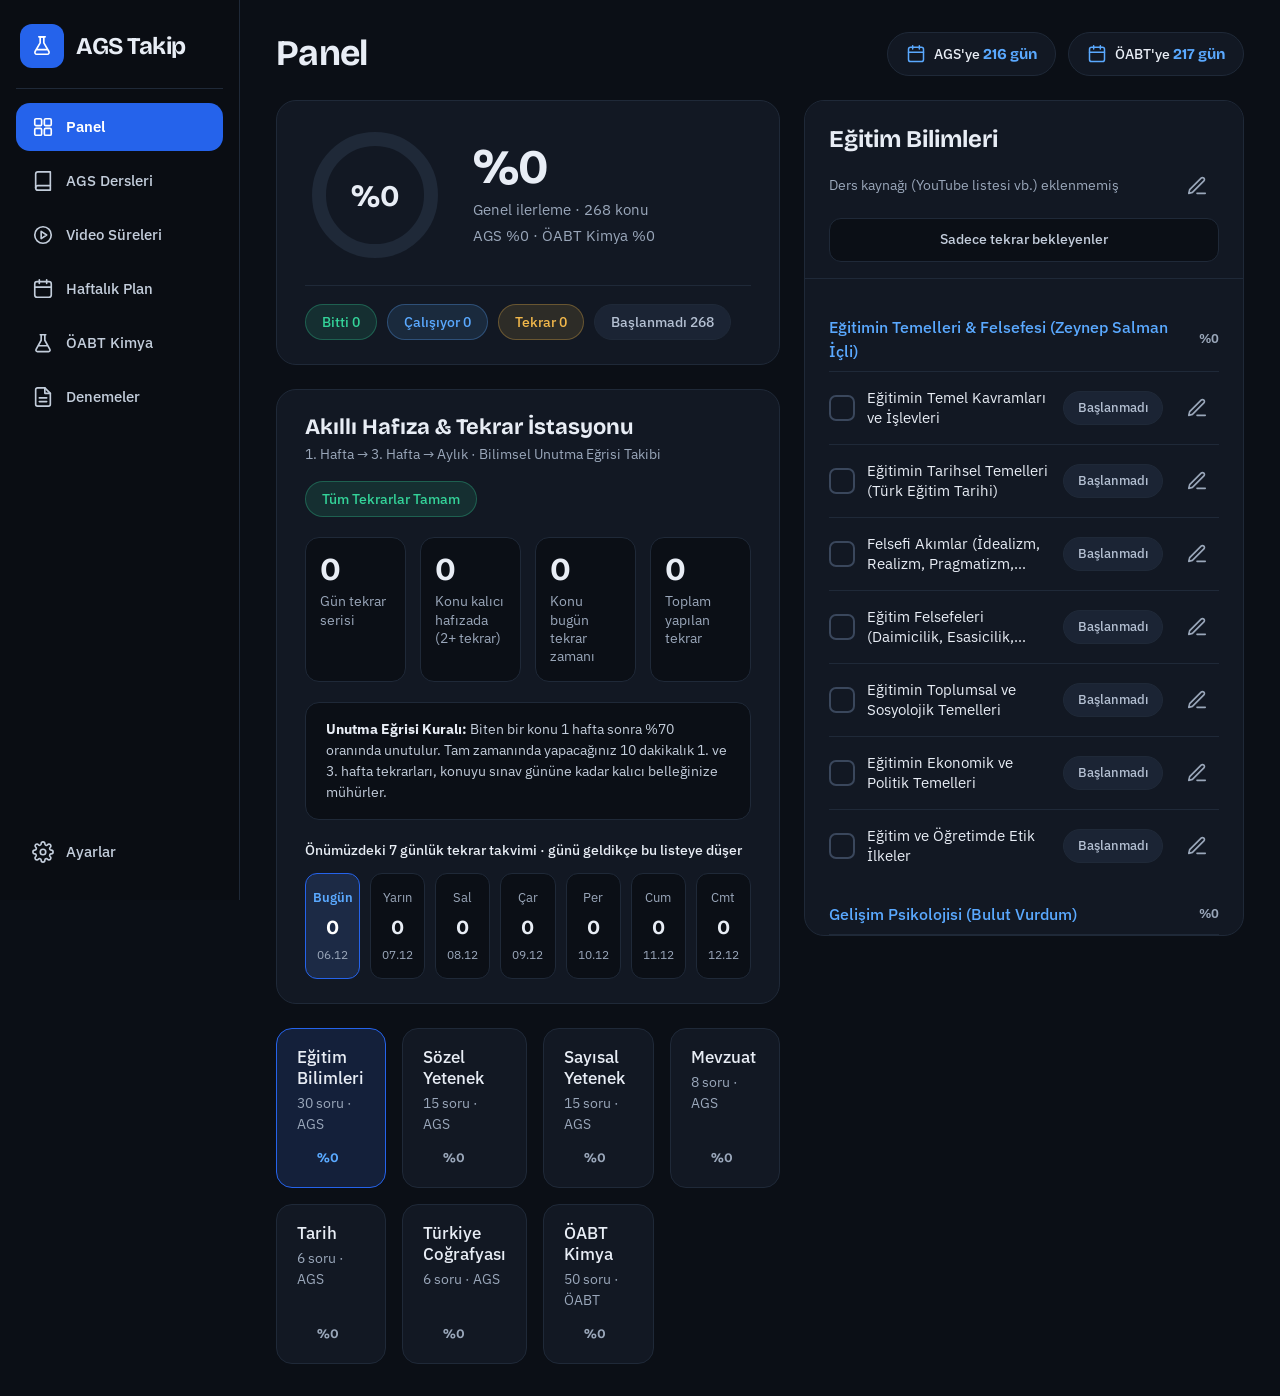
==== commit 3b57faa7: "Panel v3: Premium Dark Theme & Tablet Layout (Bricolage Grotesque, 44px touch targets, 440px side pa" ====
--- a/index.html
+++ b/index.html
@@ -1,9 +1,9 @@
-<!DOCTYPE html>
+﻿<!DOCTYPE html>
 <html lang="tr">
 <head>
   <meta charset="UTF-8">
   <meta name="viewport" content="width=device-width, initial-scale=1">
-  <meta name="theme-color" content="#0c1017">
+  <meta name="theme-color" content="#0b0f16">
   <meta name="apple-mobile-web-app-capable" content="yes">
   <meta name="apple-mobile-web-app-status-bar-style" content="black-translucent">
   <meta name="apple-mobile-web-app-title" content="AGS Takip">
@@ -13,13 +13,2989 @@
   <link rel="apple-touch-icon" href="icon-192.png">
   <link rel="preconnect" href="https://fonts.googleapis.com">
   <link rel="preconnect" href="https://fonts.gstatic.com" crossorigin>
-  <link href="https://fonts.googleapis.com/css2?family=Plus+Jakarta+Sans:ital,wght@0,300;0,400;0,500;0,600;0,700;0,800;1,400;1,600&display=swap" rel="stylesheet">
-  <link rel="stylesheet" href="style.css">
+  <link href="https://fonts.googleapis.com/css2?family=Bricolage+Grotesque:opsz,wght@12..96,600;12..96,700&family=IBM+Plex+Sans:wght@400;500;600&display=swap" rel="stylesheet">
+  <style>
+/* ==========================================================================
+   AGS & ÖABT KİMYA TAKİP - SÜRÜM 3.0 (PREMIUM DARK PANEL)
+   Hedef Cihaz: Yatay Tablet (1280–1440 px), Dokunmatik Odaklı & Mobil Uyumlu
+   ========================================================================== */
+
+:root {
+  /* Renk Paleti */
+  --bg: #0b0f16;
+  --sidebar: #0a0d13;
+  --card: #121823;
+  --line: #1f2938;
+  --card-dark: #0b0f16;
+
+  /* Metin Renkleri */
+  --ink: #e8edf5;
+  --ink-sec: #9aa7ba;
+  --muted: #9aa7ba;
+  --helper: #c3cddb;
+
+  /* Vurgu Renkleri */
+  --blue: #2563eb;
+  --blue-light: #5aa9ff;
+  --green: #34d399;
+  --amber: #f2b84b;
+
+  /* Nötr Rozet */
+  --badge-neutral-text: #b4c0d2;
+  --badge-neutral-bg: #1b2434;
+
+  /* Seçili Kart */
+  --card-selected-border: #2563eb;
+  --card-selected-bg: #14203a;
+
+  /* Bugün Takvim Kutusu */
+  --today-bg: #1c2a45;
+  --today-border: #2563eb;
+
+  /* Ayarlar Penceresi */
+  --modal-bg: #151b26;
+  --modal-danger: #ff8a80;
+
+  /* Yuvarlak Köşeler */
+  --radius-card: 20px;
+  --radius-btn: 14px;
+  --radius-pill: 9999px;
+  --radius-chk: 7px;
+}
+
+/* ================== GÜZEL BİR SCROLLBAR ================== */
+* {
+  box-sizing: border-box;
+  -webkit-tap-highlight-color: transparent;
+  scrollbar-width: thin;
+  scrollbar-color: #2b394e transparent;
+}
+
+::-webkit-scrollbar {
+  width: 7px;
+  height: 7px;
+}
+
+::-webkit-scrollbar-track {
+  background: transparent;
+}
+
+::-webkit-scrollbar-thumb {
+  background-color: #2b394e;
+  border-radius: 9999px;
+  border: 2px solid transparent;
+  background-clip: padding-box;
+  transition: background-color 0.2s ease;
+}
+
+::-webkit-scrollbar-thumb:hover {
+  background-color: #3f5270;
+}
+
+::-webkit-scrollbar-thumb:active {
+  background-color: #5aa9ff;
+}
+
+::-webkit-scrollbar-corner {
+  background: transparent;
+}
+
+/* ================== GENEL TEMEL STILLER ================== */
+html, body {
+  margin: 0;
+  padding: 0;
+  height: 100%;
+}
+
+body {
+  font-family: "IBM Plex Sans", -apple-system, BlinkMacSystemFont, sans-serif;
+  background-color: var(--bg);
+  background-image: none !important;
+  color: var(--ink);
+  font-size: 15px;
+  line-height: 1.5;
+  -webkit-font-smoothing: antialiased;
+  -moz-osx-font-smoothing: grayscale;
+}
+
+h1, h2, h3, h4,
+.overall-big-num,
+.kpi-num,
+.day-count,
+.course-progress-pct,
+.logo-text,
+.side-header-title,
+.chip-countdown .days-num {
+  font-family: "Bricolage Grotesque", -apple-system, BlinkMacSystemFont, sans-serif;
+}
+
+button, input, select, textarea {
+  font: inherit;
+  color: inherit;
+}
+
+button {
+  cursor: pointer;
+  border: 0;
+  transition: all 0.15s ease;
+}
+
+:focus-visible {
+  outline: 2px solid var(--blue-light) !important;
+  outline-offset: 2px;
+}
+
+/* Kartlarda ve düz yüzeylerde gölge ve gradyan yok */
+.card,
+.card-overall,
+.card-station,
+.course-card-v3,
+.kpi-box,
+.day-box,
+.forgetting-rule-box,
+dialog#settings,
+.chip-countdown {
+  box-shadow: none !important;
+  background-image: none !important;
+}
+
+.muted {
+  color: var(--ink-sec);
+  font-size: 14px;
+}
+
+.spacer { flex: 1; }
+
+/* ================== YERLEŞİM (SIDEBAR & MAIN) ================== */
+.app {
+  display: flex;
+  min-height: 100vh;
+  background: var(--bg);
+}
+
+.sidebar {
+  width: 240px;
+  min-width: 240px;
+  flex-shrink: 0;
+  background: var(--sidebar);
+  border-right: 1px solid var(--line);
+  padding: 24px 16px;
+  display: flex;
+  flex-direction: column;
+  gap: 8px;
+  position: sticky;
+  top: 0;
+  height: 100vh;
+  z-index: 30;
+  overflow-y: auto;
+}
+
+.logo {
+  display: flex;
+  align-items: center;
+  gap: 12px;
+  padding: 0 4px 20px 4px;
+  margin-bottom: 6px;
+  border-bottom: 1px solid var(--line);
+}
+
+.logo-box, .logo-mark {
+  width: 44px;
+  height: 44px;
+  min-width: 44px;
+  min-height: 44px;
+  border-radius: 12px;
+  background: var(--blue);
+  color: #ffffff;
+  display: flex;
+  align-items: center;
+  justify-content: center;
+  flex-shrink: 0;
+}
+
+.logo-box svg, .logo-mark svg {
+  width: 22px;
+  height: 22px;
+}
+
+.logo-text {
+  font-size: 24px;
+  font-weight: 700;
+  color: var(--ink);
+  letter-spacing: -0.02em;
+}
+
+#nav {
+  display: flex;
+  flex-direction: column;
+  gap: 6px;
+  flex: 1;
+}
+
+.nav-item {
+  display: flex;
+  align-items: center;
+  gap: 12px;
+  height: 48px;
+  min-height: 48px;
+  padding: 0 16px;
+  border-radius: 14px;
+  background: transparent;
+  color: var(--helper);
+  font-weight: 500;
+  font-size: 15px;
+  text-align: left;
+  width: 100%;
+  cursor: pointer;
+  transition: all 0.15s ease;
+}
+
+.nav-item .ni {
+  width: 22px;
+  height: 22px;
+  display: flex;
+  align-items: center;
+  justify-content: center;
+  flex-shrink: 0;
+}
+
+.nav-item svg {
+  width: 22px;
+  height: 22px;
+}
+
+.nav-item:hover {
+  background: rgba(255, 255, 255, 0.04);
+  color: var(--ink);
+}
+
+.nav-item.active {
+  background: var(--blue);
+  color: #ffffff;
+  font-weight: 600;
+}
+
+.nav-item .rozet {
+  margin-left: auto;
+  background: var(--amber);
+  color: #0b0f16;
+  font-size: 12px;
+  font-weight: 700;
+  padding: 2px 8px;
+  border-radius: var(--radius-pill);
+}
+
+.settings-btn {
+  margin-top: auto;
+  color: var(--helper);
+}
+
+.settings-btn:hover {
+  background: rgba(255, 255, 255, 0.04);
+  color: var(--ink);
+}
+
+main, #main {
+  flex: 1;
+  min-width: 0;
+  padding: 32px 36px;
+  overflow-y: auto;
+}
+
+/* ================== BAŞLIK & GERİ SAYIM ROZETLERİ ================== */
+.head {
+  display: flex;
+  align-items: center;
+  justify-content: space-between;
+  flex-wrap: wrap;
+  gap: 16px;
+  margin-bottom: 24px;
+}
+
+.head h1 {
+  font-size: 36px;
+  font-weight: 700;
+  color: var(--ink);
+  margin: 0;
+  line-height: 1.1;
+  letter-spacing: -0.02em;
+}
+
+.head-badges {
+  display: flex;
+  align-items: center;
+  gap: 12px;
+  flex-wrap: wrap;
+}
+
+.chip-countdown {
+  height: 44px;
+  min-height: 44px;
+  padding: 0 18px;
+  border-radius: var(--radius-pill);
+  background: var(--card);
+  border: 1px solid var(--line);
+  color: var(--ink);
+  font-size: 14px;
+  font-weight: 500;
+  display: inline-flex;
+  align-items: center;
+  gap: 8px;
+  cursor: pointer;
+  transition: all 0.15s ease;
+}
+
+.chip-countdown:hover {
+  border-color: var(--blue-light);
+}
+
+.chip-countdown svg {
+  width: 20px;
+  height: 20px;
+  color: var(--blue-light);
+}
+
+.chip-countdown .days-num {
+  color: var(--blue-light);
+  font-weight: 700;
+  font-size: 15px;
+}
+
+/* Eski chip yapısı uyumluluğu */
+.chip {
+  display: inline-flex;
+  align-items: center;
+  gap: 8px;
+  height: 44px;
+  min-height: 44px;
+  padding: 0 18px;
+  border-radius: var(--radius-pill);
+  background: var(--card);
+  border: 1px solid var(--line);
+  font-size: 14px;
+  font-weight: 500;
+  color: var(--ink);
+}
+
+.chip b {
+  color: var(--blue-light);
+  font-weight: 700;
+}
+
+/* ================== PANEL İKİ SÜTUNLU YERLEŞİM ================== */
+.panel-grid-v3 {
+  display: flex;
+  gap: 24px;
+  align-items: flex-start;
+}
+
+.col-left {
+  flex: 1;
+  min-width: 0;
+  display: flex;
+  flex-direction: column;
+  gap: 24px;
+}
+
+.col-right-side {
+  width: 440px;
+  min-width: 440px;
+  flex-shrink: 0;
+  background: var(--card);
+  border: 1px solid var(--line);
+  border-radius: var(--radius-card);
+  overflow: hidden;
+  position: sticky;
+  top: 32px;
+  max-height: calc(100vh - 64px);
+  display: flex;
+  flex-direction: column;
+}
+
+/* ================== SOL SÜTUN a) GENEL İLERLEME KARTI ================== */
+.card-overall {
+  background: var(--card);
+  border: 1px solid var(--line);
+  border-radius: var(--radius-card);
+  padding: 24px 28px;
+  display: flex;
+  flex-direction: column;
+  gap: 20px;
+}
+
+.overall-top {
+  display: flex;
+  align-items: center;
+  gap: 28px;
+}
+
+.ring-wrap {
+  width: 140px;
+  height: 140px;
+  min-width: 140px;
+  min-height: 140px;
+  flex-shrink: 0;
+  position: relative;
+  display: flex;
+  align-items: center;
+  justify-content: center;
+}
+
+.overall-details {
+  display: flex;
+  flex-direction: column;
+  gap: 4px;
+}
+
+.overall-big-num {
+  font-size: 48px;
+  font-weight: 700;
+  color: var(--ink);
+  line-height: 1;
+  letter-spacing: -0.02em;
+}
+
+.overall-sub-text {
+  font-size: 15px;
+  color: var(--ink-sec);
+  margin-top: 4px;
+}
+
+.overall-sub-exams {
+  font-size: 15px;
+  color: var(--ink-sec);
+}
+
+.badge-row {
+  display: flex;
+  flex-wrap: wrap;
+  gap: 10px;
+  border-top: 1px solid var(--line);
+  padding-top: 18px;
+}
+
+.badge-pill {
+  height: 36px;
+  min-height: 36px;
+  padding: 0 16px;
+  border-radius: var(--radius-pill);
+  font-size: 14px;
+  font-weight: 500;
+  display: inline-flex;
+  align-items: center;
+  gap: 6px;
+  white-space: nowrap;
+}
+
+.badge-green {
+  background: rgba(52, 211, 153, 0.12);
+  color: var(--green);
+  border: 1px solid rgba(52, 211, 153, 0.3);
+}
+
+.badge-blue {
+  background: rgba(90, 169, 255, 0.12);
+  color: var(--blue-light);
+  border: 1px solid rgba(90, 169, 255, 0.3);
+}
+
+.badge-amber {
+  background: rgba(242, 184, 75, 0.12);
+  color: var(--amber);
+  border: 1px solid rgba(242, 184, 75, 0.3);
+}
+
+.badge-neutral {
+  background: var(--badge-neutral-bg);
+  color: var(--badge-neutral-text);
+  border: 1px solid var(--line);
+}
+
+/* ================== SOL SÜTUN b) AKILLI HAFIZA & TEKRAR İSTASYONU ================== */
+.card-station {
+  background: var(--card);
+  border: 1px solid var(--line);
+  border-radius: var(--radius-card);
+  padding: 24px 28px;
+  display: flex;
+  flex-direction: column;
+  gap: 20px;
+}
+
+.station-header {
+  display: flex;
+  align-items: flex-start;
+  justify-content: space-between;
+  gap: 16px;
+  flex-wrap: wrap;
+}
+
+.station-title-box {
+  display: flex;
+  flex-direction: column;
+  gap: 4px;
+}
+
+.station-title {
+  font-size: 22px;
+  font-weight: 700;
+  color: var(--ink);
+  margin: 0;
+  line-height: 1.2;
+}
+
+.station-subtitle {
+  font-size: 14px;
+  color: var(--ink-sec);
+}
+
+.station-kpis {
+  display: grid;
+  grid-template-columns: repeat(4, 1fr);
+  gap: 14px;
+}
+
+.kpi-box {
+  background: var(--card-dark);
+  border: 1px solid var(--line);
+  border-radius: 14px;
+  padding: 16px 14px;
+  display: flex;
+  flex-direction: column;
+  gap: 6px;
+}
+
+.kpi-box .kpi-num {
+  font-size: 32px;
+  font-weight: 700;
+  color: var(--ink);
+  line-height: 1;
+}
+
+.kpi-box .kpi-desc {
+  font-size: 14px;
+  color: var(--ink-sec);
+  line-height: 1.3;
+}
+
+.forgetting-rule-box {
+  background: var(--card-dark);
+  border: 1px solid var(--line);
+  border-radius: 14px;
+  padding: 16px 20px;
+  font-size: 14px;
+  line-height: 1.5;
+  color: var(--helper);
+}
+
+.forgetting-rule-box strong {
+  color: var(--ink);
+  font-weight: 700;
+}
+
+/* Bekleyen tekrarlar */
+.ti-list-due {
+  display: flex;
+  flex-direction: column;
+  gap: 10px;
+}
+
+.ti-item-due {
+  background: var(--card-dark);
+  border: 1px solid var(--line);
+  border-radius: 14px;
+  padding: 14px 18px;
+  display: flex;
+  align-items: center;
+  justify-content: space-between;
+  gap: 14px;
+  flex-wrap: wrap;
+}
+
+.ti-item-left {
+  flex: 1;
+  min-width: 200px;
+}
+
+.ti-item-meta {
+  font-size: 13px;
+  color: var(--amber);
+  font-weight: 600;
+  margin-bottom: 2px;
+}
+
+.ti-item-meta .gecikme {
+  color: #ff8a80;
+}
+
+.ti-item-title {
+  font-size: 15px;
+  font-weight: 600;
+  color: var(--ink);
+}
+
+.ti-item-actions {
+  display: flex;
+  align-items: center;
+  gap: 8px;
+}
+
+.btn-repeat-ok {
+  height: 44px;
+  min-height: 44px;
+  padding: 0 18px;
+  border-radius: 12px;
+  background: var(--blue);
+  color: #ffffff;
+  font-weight: 600;
+  font-size: 14px;
+}
+
+.btn-repeat-defer {
+  height: 44px;
+  min-height: 44px;
+  padding: 0 16px;
+  border-radius: 12px;
+  background: transparent;
+  border: 1px solid var(--line);
+  color: var(--helper);
+  font-size: 14px;
+}
+
+.schedule-section {
+  display: flex;
+  flex-direction: column;
+  gap: 12px;
+}
+
+.schedule-heading {
+  font-size: 14px;
+  color: var(--ink);
+  font-weight: 500;
+}
+
+.schedule-grid-7 {
+  display: grid;
+  grid-template-columns: repeat(7, 1fr);
+  gap: 10px;
+}
+
+.day-box {
+  background: var(--card-dark);
+  border: 1px solid var(--line);
+  border-radius: 12px;
+  padding: 14px 6px;
+  display: flex;
+  flex-direction: column;
+  align-items: center;
+  justify-content: center;
+  gap: 4px;
+  text-align: center;
+}
+
+.day-box .day-lbl {
+  font-size: 13px;
+  color: var(--ink-sec);
+}
+
+.day-box .day-count {
+  font-size: 20px;
+  font-weight: 700;
+  color: var(--ink);
+}
+
+.day-box .day-date {
+  font-size: 12px;
+  color: var(--ink-sec);
+}
+
+.day-box.is-today {
+  border: 1px solid var(--today-border) !important;
+  background: var(--today-bg) !important;
+}
+
+.day-box.is-today .day-lbl {
+  color: var(--blue-light);
+  font-weight: 600;
+}
+
+.day-box.is-today .day-count {
+  color: #ffffff;
+}
+
+/* ================== SOL SÜTUN c) DERS KARTLARI (4 SÜTUNLU IZGARA) ================== */
+.course-grid-4 {
+  display: grid;
+  grid-template-columns: repeat(4, 1fr);
+  gap: 16px;
+}
+
+.course-card-v3 {
+  background: var(--card);
+  border: 1px solid var(--line);
+  border-radius: 16px;
+  padding: 18px 20px;
+  cursor: pointer;
+  text-align: left;
+  display: flex;
+  flex-direction: column;
+  justify-content: space-between;
+  min-height: 110px;
+  transition: all 0.15s ease;
+  width: 100%;
+}
+
+.course-card-v3:hover {
+  border-color: #2b394e;
+}
+
+.course-card-v3.active {
+  border-color: var(--card-selected-border) !important;
+  background: var(--card-selected-bg) !important;
+}
+
+.course-top-info {
+  display: flex;
+  flex-direction: column;
+  gap: 4px;
+}
+
+.course-title-text {
+  font-size: 17px;
+  font-weight: 500;
+  color: var(--ink);
+  line-height: 1.25;
+}
+
+.course-questions-text {
+  font-size: 14px;
+  color: var(--ink-sec);
+}
+
+.course-bar-wrap {
+  display: flex;
+  align-items: center;
+  gap: 10px;
+  margin-top: 14px;
+}
+
+.course-progress-bar {
+  flex: 1;
+  height: 8px;
+  background: var(--card-dark);
+  border-radius: var(--radius-pill);
+  overflow: hidden;
+}
+
+.course-progress-fill {
+  height: 100%;
+  background: var(--blue);
+  border-radius: var(--radius-pill);
+  transition: width 0.3s ease;
+}
+
+.course-progress-pct {
+  font-size: 13px;
+  font-weight: 700;
+  color: var(--ink-sec);
+  min-width: 32px;
+  text-align: right;
+}
+
+.course-card-v3.active .course-progress-pct {
+  color: var(--blue-light);
+}
+
+/* ================== SAĞ PANEL (440 px KONU PANELİ) ================== */
+.side-header-sticky {
+  position: sticky;
+  top: 0;
+  background: var(--card);
+  z-index: 5;
+  padding: 24px 24px 16px 24px;
+  border-bottom: 1px solid var(--line);
+  display: flex;
+  flex-direction: column;
+  gap: 10px;
+}
+
+.side-header-title {
+  font-size: 24px;
+  font-weight: 700;
+  color: var(--ink);
+  margin: 0;
+  line-height: 1.2;
+}
+
+.side-resource-row {
+  display: flex;
+  align-items: center;
+  justify-content: space-between;
+  gap: 10px;
+}
+
+.side-resource-empty {
+  font-size: 14px;
+  color: var(--ink-sec);
+  white-space: nowrap;
+  overflow: hidden;
+  text-overflow: ellipsis;
+}
+
+.side-resource-link {
+  font-size: 14px;
+  color: var(--blue-light);
+  text-decoration: none;
+  white-space: nowrap;
+  overflow: hidden;
+  text-overflow: ellipsis;
+}
+
+.side-resource-link:hover {
+  text-decoration: underline;
+}
+
+.btn-icon-44 {
+  width: 44px;
+  height: 44px;
+  min-width: 44px;
+  min-height: 44px;
+  border-radius: 10px;
+  background: transparent;
+  border: 1px solid transparent;
+  color: var(--ink-sec);
+  display: inline-flex;
+  align-items: center;
+  justify-content: center;
+  cursor: pointer;
+  transition: all 0.15s ease;
+  flex-shrink: 0;
+}
+
+.btn-icon-44:hover {
+  background: var(--card-dark);
+  border-color: var(--line);
+  color: var(--ink);
+}
+
+.btn-icon-44.has-note {
+  color: var(--blue-light);
+}
+
+.btn-filter-repeat {
+  height: 44px;
+  min-height: 44px;
+  width: 100%;
+  border: 1px solid var(--line);
+  border-radius: 12px;
+  background: var(--card-dark);
+  color: var(--helper);
+  font-size: 14px;
+  font-weight: 500;
+  display: flex;
+  align-items: center;
+  justify-content: center;
+  gap: 8px;
+  cursor: pointer;
+  transition: all 0.15s ease;
+}
+
+.btn-filter-repeat:hover {
+  border-color: var(--blue-light);
+  color: var(--ink);
+}
+
+.btn-filter-repeat.active {
+  border-color: var(--blue);
+  background: var(--card-selected-bg);
+  color: var(--blue-light);
+}
+
+.side-topics-scroll {
+  overflow-y: auto;
+  padding: 16px 24px 24px 24px;
+  flex: 1;
+  min-height: 0;
+}
+
+.topic-group-header {
+  display: flex;
+  align-items: center;
+  justify-content: space-between;
+  margin-top: 20px;
+  margin-bottom: 8px;
+}
+
+.topic-group-title {
+  color: var(--blue-light);
+  font-size: 16px;
+  font-weight: 500;
+}
+
+.topic-group-pct {
+  font-size: 13px;
+  font-weight: 600;
+  color: var(--ink-sec);
+}
+
+.topic-list-ul {
+  list-style: none;
+  padding: 0;
+  margin: 0;
+}
+
+.topic-row-item {
+  border-top: 1px solid var(--line);
+  padding: 14px 0;
+  display: flex;
+  align-items: center;
+  gap: 12px;
+  min-height: 52px;
+}
+
+.topic-row-item.done .topic-name-text {
+  text-decoration: line-through;
+  color: var(--ink-sec);
+}
+
+.chk-box-custom {
+  appearance: none;
+  -webkit-appearance: none;
+  width: 26px;
+  height: 26px;
+  min-width: 26px;
+  min-height: 26px;
+  border: 2px solid #3a475c;
+  border-radius: var(--radius-chk);
+  background-color: transparent;
+  cursor: pointer;
+  display: inline-flex;
+  align-items: center;
+  justify-content: center;
+  margin: 0;
+  transition: all 0.15s ease;
+  position: relative;
+  flex-shrink: 0;
+}
+
+.chk-box-custom:checked {
+  background-color: var(--green);
+  border-color: var(--green);
+}
+
+.chk-box-custom:checked::after {
+  content: '';
+  position: absolute;
+  width: 6px;
+  height: 11px;
+  border: solid var(--card-dark);
+  border-width: 0 2.5px 2.5px 0;
+  transform: rotate(45deg);
+  top: 4px;
+}
+
+.topic-name-text {
+  font-size: 15px;
+  color: var(--ink);
+  line-height: 1.35;
+  flex: 1;
+  min-width: 0;
+  display: -webkit-box;
+  -webkit-line-clamp: 2;
+  -webkit-box-orient: vertical;
+  overflow: hidden;
+  text-overflow: ellipsis;
+}
+
+.topic-status-pill {
+  height: 34px;
+  min-height: 34px;
+  padding: 0 14px;
+  border-radius: var(--radius-pill);
+  font-size: 13px;
+  font-weight: 500;
+  cursor: pointer;
+  white-space: nowrap;
+  display: inline-flex;
+  align-items: center;
+  justify-content: center;
+  transition: all 0.15s ease;
+}
+
+.topic-status-pill.s0 {
+  background: var(--badge-neutral-bg);
+  color: var(--badge-neutral-text);
+  border: 1px solid var(--line);
+}
+
+.topic-status-pill.s1 {
+  background: rgba(90, 169, 255, 0.12);
+  color: var(--blue-light);
+  border: 1px solid rgba(90, 169, 255, 0.3);
+}
+
+.topic-status-pill.s2 {
+  background: rgba(52, 211, 153, 0.12);
+  color: var(--green);
+  border: 1px solid rgba(52, 211, 153, 0.3);
+}
+
+.topic-status-pill.s3 {
+  background: rgba(242, 184, 75, 0.12);
+  color: var(--amber);
+  border: 1px solid rgba(242, 184, 75, 0.3);
+}
+
+.topic-note-editor {
+  border-top: 1px dashed var(--line);
+  padding: 10px 0 14px 0;
+  display: flex;
+  flex-direction: column;
+  gap: 8px;
+}
+
+.note-textarea {
+  width: 100%;
+  min-height: 72px;
+  padding: 10px 14px;
+  border: 1px solid var(--line);
+  border-radius: 12px;
+  background: var(--card-dark);
+  color: var(--ink);
+  resize: vertical;
+  outline: none;
+  font-size: 14px;
+  box-sizing: border-box;
+}
+
+/* ================== AYARLAR PENCERESİ (480 px, #151b26, 24 px) ================== */
+dialog#settings {
+  width: 480px;
+  max-width: calc(100vw - 32px);
+  background: var(--modal-bg);
+  border: 1px solid var(--line);
+  border-radius: 24px;
+  padding: 28px 32px;
+  color: var(--ink);
+  box-shadow: none;
+}
+
+dialog#settings::backdrop {
+  background: rgba(0, 0, 0, 0.7);
+  backdrop-filter: blur(4px);
+}
+
+.modal-title {
+  font-size: 24px;
+  font-weight: 700;
+  margin: 0;
+  color: var(--ink);
+}
+
+.modal-desc {
+  font-size: 14px;
+  color: var(--ink-sec);
+  margin-top: 6px;
+  margin-bottom: 20px;
+  line-height: 1.4;
+}
+
+.field-label {
+  display: block;
+  font-size: 14px;
+  color: var(--helper);
+  margin-bottom: 8px;
+  font-weight: 500;
+}
+
+.input-dark-48 {
+  width: 100%;
+  height: 48px;
+  min-height: 48px;
+  background: var(--card-dark);
+  border: 1px solid var(--line);
+  border-radius: 12px;
+  color: var(--ink);
+  font-size: 15px;
+  padding: 0 16px;
+  margin-bottom: 14px;
+  box-sizing: border-box;
+  outline: none;
+}
+
+.input-dark-48:focus, .note-textarea:focus {
+  border-color: var(--blue-light);
+}
+
+.modal-divider {
+  border: 0;
+  border-top: 1px solid var(--line);
+  margin: 20px 0;
+}
+
+.modal-subtitle {
+  font-size: 18px;
+  font-weight: 600;
+  margin: 0;
+  color: var(--ink);
+}
+
+.backup-btn-grid {
+  display: grid;
+  grid-template-columns: 1fr 1fr;
+  gap: 12px;
+  margin-bottom: 20px;
+}
+
+.btn-backup {
+  height: 48px;
+  min-height: 48px;
+  background: var(--card-dark);
+  border: 1px solid var(--line);
+  border-radius: 12px;
+  color: var(--ink);
+  font-size: 15px;
+  font-weight: 500;
+  cursor: pointer;
+  display: flex;
+  align-items: center;
+  justify-content: center;
+  transition: all 0.15s ease;
+}
+
+.btn-backup:hover {
+  border-color: var(--blue-light);
+}
+
+.modal-footer {
+  display: flex;
+  align-items: center;
+  justify-content: space-between;
+  margin-top: 20px;
+}
+
+.btn-reset-danger {
+  background: transparent;
+  border: 0;
+  color: var(--modal-danger);
+  font-size: 15px;
+  font-weight: 500;
+  cursor: pointer;
+  padding: 10px 0;
+  min-height: 44px;
+}
+
+.btn-reset-danger:hover {
+  text-decoration: underline;
+}
+
+.btn-close-amber {
+  height: 48px;
+  min-height: 48px;
+  padding: 0 28px;
+  background: var(--amber);
+  color: #0b0f16;
+  font-weight: 600;
+  font-size: 15px;
+  border-radius: 12px;
+  border: 0;
+  cursor: pointer;
+  transition: opacity 0.15s ease;
+}
+
+.btn-close-amber:hover {
+  opacity: 0.9;
+}
+
+/* ================== BUTONLAR VE ESKİ ELEMAN UYUMLULUĞU ================== */
+.card {
+  background: var(--card);
+  border: 1px solid var(--line);
+  border-radius: var(--radius-card);
+  padding: 24px 28px;
+  position: relative;
+}
+
+.card h2 {
+  font-size: 20px;
+  font-weight: 700;
+  color: var(--ink);
+  margin-bottom: 12px;
+}
+
+.bar {
+  height: 8px;
+  background: var(--card-dark);
+  border-radius: var(--radius-pill);
+  overflow: hidden;
+  flex: 1;
+}
+
+.bar > i {
+  display: block;
+  height: 100%;
+  background: var(--blue);
+  border-radius: var(--radius-pill);
+  transition: width 0.3s ease;
+}
+
+.bar.indigo > i {
+  background: var(--blue);
+}
+
+/* ================== BUTONLAR (APPLE TACTILE BUTTONS) ================== */
+.btn {
+  min-height: 44px;
+  padding: 0 18px;
+  border-radius: var(--radius-md);
+  border: 1px solid var(--line);
+  background: rgba(255, 255, 255, 0.08);
+  color: var(--ink);
+  font-weight: 600;
+  font-size: .92rem;
+  display: inline-flex;
+  align-items: center;
+  justify-content: center;
+  gap: 8px;
+  letter-spacing: -0.015em;
+  backdrop-filter: blur(16px);
+  -webkit-backdrop-filter: blur(16px);
+}
+
+.btn:hover {
+  background: rgba(255, 255, 255, 0.14);
+  border-color: rgba(255, 255, 255, 0.2);
+}
+
+.btn-primary {
+  background: var(--blue-gradient);
+  border: 0;
+  color: #fff;
+  font-weight: 700;
+  box-shadow: 0 4px 16px rgba(10, 132, 255, 0.4);
+}
+
+.btn-primary:hover {
+  box-shadow: 0 6px 22px rgba(10, 132, 255, 0.55);
+  background: linear-gradient(180deg, #3aa0ff 0%, #0077ee 100%);
+}
+
+.btn-ghost {
+  background: transparent;
+  border-color: var(--line);
+}
+
+.btn-danger {
+  color: var(--rose);
+  border: 1px solid rgba(255, 69, 58, 0.3);
+  background: var(--rose-soft);
+}
+
+.btn-danger:hover {
+  background: rgba(255, 69, 58, 0.28);
+}
+
+/* ================== APPLE SEGMENTED CONTROLS (SEKMELER) ================== */
+.tabs {
+  display: inline-flex;
+  gap: 4px;
+  padding: 5px;
+  background: rgba(20, 22, 30, 0.9);
+  border: 1px solid var(--line);
+  border-radius: var(--radius-pill);
+  margin-bottom: 22px;
+  box-shadow: var(--shadow-sm);
+}
+
+.tab {
+  border: 0;
+  background: transparent;
+  border-radius: var(--radius-pill);
+  padding: 0 18px;
+  min-height: 38px;
+  font-weight: 600;
+  font-size: .9rem;
+  color: var(--muted);
+  display: inline-flex;
+  align-items: center;
+  gap: 8px;
+  letter-spacing: -0.01em;
+  transition: all 0.2s cubic-bezier(0.25, 1, 0.5, 1);
+}
+
+.tab:hover {
+  color: #fff;
+}
+
+.tab.active {
+  background: rgba(255, 255, 255, 0.14);
+  color: #fff;
+  border: 1px solid rgba(255, 255, 255, 0.12);
+  box-shadow: 0 2px 10px rgba(0, 0, 0, 0.35);
+}
+
+.tab small {
+  opacity: .75;
+  font-weight: 500;
+}
+
+.list-head {
+  display: flex;
+  align-items: center;
+  gap: 16px;
+  margin-bottom: 8px;
+  flex-wrap: wrap;
+}
+
+.list-head .bar {
+  max-width: 260px;
+}
+
+/* ================== DENEMELER & GRAFİKLER ================== */
+.two {
+  display: grid;
+  grid-template-columns: minmax(280px, 380px) minmax(0, 1fr);
+  gap: 22px;
+  align-items: start;
+}
+
+.form {
+  display: flex;
+  flex-direction: column;
+  gap: 12px;
+}
+
+.form label, .field {
+  display: flex;
+  flex-direction: column;
+  gap: 6px;
+  font-size: .88rem;
+  font-weight: 600;
+  color: var(--ink-secondary);
+}
+
+.form .g3 {
+  display: grid;
+  grid-template-columns: repeat(3, 1fr);
+  gap: 8px;
+}
+
+.form .hint {
+  font-size: .84rem;
+  color: var(--muted);
+  font-weight: 500;
+}
+
+.kpis {
+  display: grid;
+  grid-template-columns: repeat(3, 1fr);
+  gap: 12px;
+  margin-bottom: 18px;
+}
+
+.kpi {
+  background: rgba(255, 255, 255, 0.04);
+  border: 1px solid var(--line);
+  border-radius: var(--radius-md);
+  padding: 14px 16px;
+}
+
+.kpi b {
+  display: block;
+  font-size: 1.6rem;
+  color: #fff;
+  font-weight: 800;
+  letter-spacing: -0.025em;
+}
+
+.kpi span {
+  color: var(--muted);
+  font-size: .82rem;
+  font-weight: 500;
+}
+
+.chart {
+  width: 100%;
+  height: auto;
+  display: block;
+}
+
+.tbl {
+  width: 100%;
+  border-collapse: collapse;
+  margin-top: 10px;
+  font-size: .92rem;
+}
+
+.tbl th {
+  text-align: left;
+  color: var(--muted);
+  font-weight: 700;
+  font-size: .8rem;
+  padding: 10px 8px;
+  text-transform: uppercase;
+  letter-spacing: 0.04em;
+}
+
+.tbl td {
+  padding: 12px 8px;
+  border-top: 1px solid var(--line);
+  color: var(--ink);
+}
+
+.badge {
+  padding: 4px 10px;
+  border-radius: var(--radius-pill);
+  font-size: .78rem;
+  font-weight: 700;
+  letter-spacing: -0.01em;
+}
+
+.badge.ags {
+  background: var(--blue-soft);
+  color: var(--cyan);
+  border: 1px solid rgba(100, 210, 255, 0.3);
+}
+
+.badge.oabt {
+  background: var(--indigo-soft);
+  color: #a78bfa;
+  border: 1px solid rgba(167, 139, 250, 0.3);
+}
+
+.empty {
+  color: var(--muted);
+  padding: 24px 0;
+  text-align: center;
+}
+
+/* ================== VİDEO SÜRE ANALİZİ & KPI KARTLARI ================== */
+.chips-row {
+  display: flex;
+  gap: 8px;
+  flex-wrap: wrap;
+}
+
+.chip-btn {
+  min-height: 42px;
+  padding: 6px 16px;
+  border-radius: var(--radius-pill);
+  border: 1px solid var(--line);
+  background: rgba(255, 255, 255, 0.05);
+  color: var(--ink-secondary);
+  font-size: .88rem;
+  font-weight: 600;
+  transition: all .2s ease;
+}
+
+.chip-btn:hover {
+  background: rgba(255, 255, 255, 0.1);
+  border-color: rgba(255, 255, 255, 0.2);
+  color: #fff;
+}
+
+.chip-btn.active {
+  background: var(--blue-gradient);
+  color: #fff;
+  border-color: var(--blue);
+  box-shadow: 0 4px 14px rgba(10, 132, 255, 0.35);
+}
+
+.sure-tabs {
+  display: flex;
+  gap: 8px;
+  margin-bottom: 20px;
+  flex-wrap: wrap;
+}
+
+.tab-btn {
+  min-height: 42px;
+  padding: 8px 18px;
+  border-radius: var(--radius-pill);
+  border: 1px solid var(--line);
+  background: rgba(255, 255, 255, 0.05);
+  color: var(--ink-secondary);
+  font-size: .92rem;
+  font-weight: 600;
+}
+
+.tab-btn:hover {
+  background: rgba(255, 255, 255, 0.1);
+  color: #fff;
+}
+
+.tab-btn.active {
+  background: var(--blue-gradient);
+  color: #fff;
+  border-color: var(--blue);
+  box-shadow: 0 4px 14px rgba(10, 132, 255, 0.35);
+}
+
+.sure-kpi-grid {
+  display: grid;
+  grid-template-columns: repeat(auto-fit, minmax(160px, 1fr));
+  gap: 14px;
+  margin-bottom: 24px;
+}
+
+.sure-kpi {
+  background: var(--card-solid);
+  border: 1px solid var(--line);
+  border-radius: var(--radius);
+  padding: 16px 18px;
+  box-shadow: var(--shadow-sm);
+  display: flex;
+  flex-direction: column;
+  gap: 4px;
+}
+
+.sure-kpi .sk-val {
+  font-size: 1.55rem;
+  font-weight: 800;
+  color: #fff;
+  line-height: 1.1;
+  letter-spacing: -0.02em;
+}
+
+.sure-kpi .sk-val small {
+  font-size: .85rem;
+  font-weight: 500;
+  color: var(--muted);
+}
+
+.sure-kpi .sk-lbl {
+  font-size: .78rem;
+  font-weight: 700;
+  color: var(--muted);
+  text-transform: uppercase;
+  letter-spacing: .4px;
+}
+
+.sure-kpi .sk-sub {
+  font-size: .76rem;
+  color: var(--cyan);
+  font-weight: 500;
+}
+
+.sure-kpi.highlight {
+  background: rgba(10, 132, 255, 0.12);
+  border: 1.5px solid var(--blue);
+}
+
+.sure-kpi.highlight .sk-val {
+  color: var(--cyan);
+}
+
+.sure-kpi.success {
+  background: rgba(48, 209, 88, 0.12);
+  border: 1.5px solid var(--teal);
+}
+
+.sure-kpi.success .sk-val {
+  color: var(--teal);
+}
+
+.sure-roadmap {
+  margin-bottom: 24px;
+}
+
+.rm-head {
+  margin-bottom: 14px;
+}
+
+.rm-head h3 {
+  font-size: 1.15rem;
+  margin-bottom: 4px;
+}
+
+.rm-flow {
+  display: flex;
+  align-items: center;
+  gap: 8px;
+  overflow-x: auto;
+  padding: 8px 4px 14px;
+  -webkit-overflow-scrolling: touch;
+}
+
+.rm-step {
+  min-width: 135px;
+  background: var(--card-solid);
+  border: 1px solid var(--line);
+  border-radius: var(--radius-md);
+  padding: 12px 12px;
+  text-align: center;
+  display: flex;
+  flex-direction: column;
+  gap: 3px;
+  flex: none;
+}
+
+.rm-step.highlight {
+  border-color: var(--blue);
+  background: rgba(10, 132, 255, 0.12);
+}
+
+.rm-num {
+  font-size: .75rem;
+  font-weight: 800;
+  color: var(--cyan);
+}
+
+.rm-step b {
+  font-size: .84rem;
+  color: #fff;
+  white-space: nowrap;
+  overflow: hidden;
+  text-overflow: ellipsis;
+}
+
+.rm-step small {
+  font-size: .74rem;
+  color: var(--muted);
+}
+
+.rm-arrow {
+  color: var(--muted);
+  font-weight: 700;
+  font-size: 1.1rem;
+  flex: none;
+}
+
+.sure-cards-header {
+  margin-bottom: 14px;
+}
+
+.sure-cards-header h3 {
+  font-size: 1.25rem;
+  margin-bottom: 2px;
+}
+
+.sure-cards-grid {
+  display: grid;
+  grid-template-columns: repeat(auto-fill, minmax(340px, 1fr));
+  gap: 18px;
+  margin-bottom: 24px;
+}
+
+.sure-card {
+  display: flex;
+  flex-direction: column;
+  gap: 14px;
+  background: var(--card-solid);
+  border: 1px solid var(--line);
+  border-radius: var(--radius);
+  padding: 20px;
+  box-shadow: var(--shadow-sm);
+  transition: transform .2s cubic-bezier(0.25, 1, 0.5, 1), box-shadow .2s;
+}
+
+.sure-card:hover {
+  transform: translateY(-2px);
+  border-color: rgba(255, 255, 255, 0.18);
+  box-shadow: 0 10px 30px rgba(0, 0, 0, 0.45);
+}
+
+.sc-head {
+  display: flex;
+  align-items: flex-start;
+  gap: 12px;
+}
+
+.sc-sira {
+  width: 36px;
+  height: 36px;
+  border-radius: 11px;
+  background: var(--blue-soft);
+  color: var(--cyan);
+  font-weight: 800;
+  font-size: 1rem;
+  display: grid;
+  place-items: center;
+  flex: none;
+}
+
+.sc-title-wrap {
+  flex: 1;
+  min-width: 0;
+}
+
+.sc-title {
+  font-weight: 700;
+  font-size: 1.05rem;
+  color: #fff;
+  line-height: 1.25;
+}
+
+.sc-hoca {
+  font-size: .85rem;
+  color: var(--cyan);
+  margin-top: 2px;
+  font-weight: 500;
+}
+
+.sc-soru-badge {
+  font-size: .78rem;
+  font-weight: 700;
+  color: var(--amber);
+  background: var(--amber-soft);
+  padding: 4px 10px;
+  border-radius: var(--radius-pill);
+  white-space: nowrap;
+  flex: none;
+}
+
+.sc-metrics {
+  display: grid;
+  grid-template-columns: repeat(4, 1fr);
+  gap: 6px;
+  background: rgba(0, 0, 0, 0.25);
+  padding: 10px 8px;
+  border-radius: var(--radius-md);
+  border: 1px solid var(--line-light);
+}
+
+.sc-metric {
+  display: flex;
+  flex-direction: column;
+  text-align: center;
+  gap: 2px;
+}
+
+.sc-metric .sm-lbl {
+  font-size: .7rem;
+  font-weight: 600;
+  color: var(--muted);
+}
+
+.sc-metric .sm-val {
+  font-size: .92rem;
+  color: var(--ink);
+  font-weight: 700;
+}
+
+.sc-metric.highlight {
+  background: rgba(10, 132, 255, 0.15);
+  border-radius: 8px;
+  padding: 3px 2px;
+}
+
+.sc-metric.highlight .sm-val {
+  color: var(--cyan);
+  font-weight: 800;
+}
+
+.sc-metric .sm-sub {
+  font-size: .68rem;
+  color: var(--muted);
+}
+
+.sc-desc {
+  font-size: .88rem;
+  color: var(--ink-secondary);
+  line-height: 1.45;
+}
+
+.sc-tavsiye {
+  font-size: .84rem;
+  color: #34d399;
+  background: rgba(48, 209, 88, 0.12);
+  border-left: 3px solid var(--teal);
+  padding: 8px 12px;
+  border-radius: 8px;
+  line-height: 1.35;
+}
+
+.sc-footer {
+  display: flex;
+  align-items: center;
+  margin-top: auto;
+  padding-top: 4px;
+}
+
+.btn-plan-ekle {
+  min-height: 38px;
+  padding: 0 14px;
+  font-size: .84rem;
+  font-weight: 600;
+  border-radius: 10px;
+}
+
+.sure-info-card {
+  display: flex;
+  align-items: center;
+  gap: 16px;
+  background: rgba(255, 159, 10, 0.08);
+  border: 1.5px dashed rgba(255, 159, 10, 0.35);
+  border-radius: var(--radius);
+  padding: 18px 20px;
+  margin-top: 16px;
+}
+
+.sure-info-card.active-cta {
+  background: linear-gradient(135deg, rgba(94, 92, 230, 0.12) 0%, rgba(10, 132, 255, 0.12) 100%);
+  border: 1.5px solid var(--blue);
+  flex-wrap: wrap;
+}
+
+.sic-icon {
+  font-size: 2.2rem;
+  flex: none;
+}
+
+.sic-content {
+  flex: 1;
+  min-width: 240px;
+}
+
+.sic-content b {
+  font-size: 1rem;
+  color: #fff;
+  display: block;
+  margin-bottom: 3px;
+}
+
+.sic-content p {
+  margin: 0;
+  font-size: .88rem;
+  color: var(--ink-secondary);
+}
+
+.btn-cta-go {
+  min-height: 46px;
+  padding: 0 22px;
+  font-weight: 700;
+  font-size: .94rem;
+  box-shadow: 0 4px 16px rgba(10, 132, 255, 0.4);
+}
+
+/* ================= AKILLI HAFTALIK PLAN VE DAĞITICI ================= */
+.plan-header-card {
+  margin-bottom: 22px;
+  display: flex;
+  align-items: center;
+  justify-content: space-between;
+  gap: 18px;
+  flex-wrap: wrap;
+}
+
+.ph-info {
+  flex: 1;
+  min-width: 260px;
+  display: flex;
+  flex-direction: column;
+  gap: 8px;
+}
+
+.ph-title-row {
+  display: flex;
+  align-items: center;
+  gap: 12px;
+}
+
+.ph-title-row h2 {
+  font-size: 1.35rem;
+  margin: 0;
+  color: #fff;
+}
+
+.ph-badge {
+  font-size: .82rem;
+  font-weight: 700;
+  color: var(--cyan);
+  background: var(--blue-soft);
+  padding: 4px 12px;
+  border-radius: var(--radius-pill);
+}
+
+.ph-progress-row {
+  display: flex;
+  align-items: center;
+  gap: 12px;
+}
+
+.ph-stats {
+  font-size: .85rem;
+  font-weight: 600;
+  color: var(--muted);
+  white-space: nowrap;
+}
+
+.ph-actions {
+  display: flex;
+  align-items: center;
+  gap: 8px;
+  flex-wrap: wrap;
+}
+
+.btn-wizard-toggle {
+  min-height: 44px;
+  padding: 0 18px;
+  font-weight: 700;
+  font-size: .92rem;
+  background: var(--blue-gradient);
+  color: #fff;
+  border-radius: var(--radius-md);
+  border: 0;
+  box-shadow: 0 4px 16px rgba(10, 132, 255, 0.4);
+}
+
+.btn-wizard-toggle:hover {
+  background: linear-gradient(180deg, #3aa0ff 0%, #0077ee 100%);
+}
+
+.btn-wizard-toggle.active {
+  background: #005bb5;
+  box-shadow: inset 0 2px 6px rgba(0, 0, 0, 0.4);
+}
+
+/* Sihirbaz Kartı */
+.wizard-card {
+  background: linear-gradient(135deg, rgba(26, 28, 40, 0.85) 0%, rgba(18, 20, 28, 0.9) 100%);
+  border: 1.5px solid rgba(10, 132, 255, 0.3);
+  box-shadow: var(--shadow);
+  margin-bottom: 24px;
+  display: flex;
+  flex-direction: column;
+  gap: 16px;
+  animation: fadeIn .2s ease-out;
+}
+
+@keyframes fadeIn {
+  from { opacity: 0; transform: translateY(-6px); }
+  to { opacity: 1; transform: translateY(0); }
+}
+
+.wiz-header {
+  display: flex;
+  flex-direction: column;
+  gap: 4px;
+}
+
+.wiz-badge {
+  display: inline-flex;
+  align-items: center;
+  font-size: .78rem;
+  font-weight: 800;
+  color: var(--cyan);
+  background: var(--blue-soft);
+  padding: 3px 10px;
+  border-radius: var(--radius-pill);
+  width: fit-content;
+  letter-spacing: .4px;
+}
+
+.wiz-header h3 {
+  font-size: 1.3rem;
+  margin: 2px 0 0;
+  color: #fff;
+}
+
+.wiz-section {
+  display: flex;
+  flex-direction: column;
+  gap: 12px;
+  padding-top: 14px;
+  border-top: 1px solid var(--line);
+}
+
+.wiz-step-lbl {
+  font-size: .9rem;
+  font-weight: 700;
+  color: #fff;
+}
+
+.wiz-chips {
+  display: flex;
+  gap: 8px;
+  flex-wrap: wrap;
+}
+
+.chip-sm {
+  font-size: .84rem;
+  padding: 6px 14px;
+  min-height: 38px;
+}
+
+.wiz-sub-box {
+  background: rgba(0, 0, 0, 0.25);
+  border: 1px solid var(--line);
+  border-radius: var(--radius-md);
+  padding: 14px;
+  display: flex;
+  flex-direction: column;
+  gap: 8px;
+}
+
+.wiz-sub-lbl {
+  font-size: .8rem;
+  font-weight: 700;
+  color: var(--muted);
+}
+
+.wiz-ders-list {
+  display: flex;
+  gap: 6px;
+  flex-wrap: wrap;
+}
+
+.wiz-presets {
+  display: flex;
+  gap: 8px;
+  align-items: center;
+  flex-wrap: wrap;
+  margin-bottom: 4px;
+}
+
+.btn-preset {
+  min-height: 36px;
+  padding: 0 14px;
+  font-size: .82rem;
+  font-weight: 600;
+  border-radius: var(--radius-sm);
+  border: 1px solid var(--line);
+  background: rgba(255, 255, 255, 0.05);
+  color: var(--ink-secondary);
+}
+
+.btn-preset:hover {
+  background: rgba(255, 255, 255, 0.1);
+  color: #fff;
+  border-color: var(--blue);
+}
+
+.wiz-days-grid {
+  display: grid;
+  grid-template-columns: repeat(7, 1fr);
+  gap: 8px;
+}
+
+@media (max-width: 900px) {
+  .wiz-days-grid { grid-template-columns: repeat(auto-fit, minmax(110px, 1fr)); }
+}
+
+.wiz-day-item {
+  background: var(--card-solid);
+  border: 1px solid var(--line);
+  border-radius: var(--radius-md);
+  padding: 12px 6px;
+  text-align: center;
+  display: flex;
+  flex-direction: column;
+  align-items: center;
+  gap: 4px;
+}
+
+.wiz-day-item.is-rest {
+  background: rgba(255, 255, 255, 0.02);
+  border-style: dashed;
+}
+
+.wdi-name {
+  font-size: .78rem;
+  font-weight: 700;
+  color: var(--muted);
+}
+
+.wdi-val {
+  font-size: 1rem;
+  font-weight: 800;
+  color: #fff;
+  margin: 2px 0;
+}
+
+.wiz-day-item.is-rest .wdi-val {
+  color: var(--amber);
+}
+
+.wdi-stepper {
+  display: flex;
+  gap: 6px;
+}
+
+.btn-step {
+  width: 30px;
+  height: 30px;
+  border-radius: 8px;
+  border: 1px solid var(--line);
+  background: rgba(255, 255, 255, 0.08);
+  font-size: 1rem;
+  font-weight: 700;
+  color: #fff;
+  display: grid;
+  place-items: center;
+  cursor: pointer;
+}
+
+.btn-step:hover {
+  background: var(--blue);
+  color: #fff;
+}
+
+.wiz-footer-box {
+  display: flex;
+  align-items: center;
+  justify-content: space-between;
+  gap: 16px;
+  padding-top: 16px;
+  border-top: 1px solid var(--line);
+  flex-wrap: wrap;
+}
+
+.wfb-summary {
+  display: flex;
+  gap: 14px;
+  flex-wrap: wrap;
+}
+
+.wfb-kpi {
+  background: rgba(255, 255, 255, 0.04);
+  border: 1px solid var(--line);
+  padding: 10px 16px;
+  border-radius: var(--radius-md);
+  display: flex;
+  flex-direction: column;
+  gap: 2px;
+}
+
+.wfb-kpi b {
+  font-size: 1.25rem;
+  color: #fff;
+}
+
+.wfb-kpi span {
+  font-size: .74rem;
+  font-weight: 600;
+  color: var(--muted);
+  text-transform: uppercase;
+}
+
+.wfb-kpi.highlight {
+  border-color: var(--blue);
+  background: rgba(10, 132, 255, 0.12);
+}
+
+.wfb-kpi.highlight b {
+  color: var(--cyan);
+}
+
+.btn-generate {
+  min-height: 48px;
+  padding: 0 26px;
+  font-size: 1rem;
+  font-weight: 800;
+  border-radius: var(--radius-md);
+  box-shadow: 0 4px 18px rgba(10, 132, 255, 0.45);
+}
+
+/* Gün Kartları */
+.day-head {
+  display: flex;
+  align-items: center;
+  justify-content: space-between;
+  margin-bottom: 10px;
+}
+
+.day-badge {
+  font-size: .75rem;
+  font-weight: 700;
+  color: var(--muted);
+}
+
+.today-tag {
+  font-size: .7rem;
+  font-weight: 700;
+  color: #30d158;
+  background: rgba(48, 209, 88, 0.15);
+  padding: 2px 8px;
+  border-radius: var(--radius-pill);
+  margin-left: 4px;
+}
+
+.day-empty {
+  padding: 22px 0;
+  text-align: center;
+  font-size: .88rem;
+  font-style: italic;
+  color: var(--muted);
+}
+
+.task-list {
+  display: flex;
+  flex-direction: column;
+  gap: 7px;
+  margin-bottom: 14px;
+}
+
+.task {
+  display: flex;
+  align-items: flex-start;
+  gap: 10px;
+  padding: 10px 12px;
+  border-radius: var(--radius-md);
+  background: rgba(255, 255, 255, 0.04);
+  border: 1px solid var(--line-light);
+  transition: all 0.15s;
+}
+
+.task:hover {
+  background: rgba(255, 255, 255, 0.07);
+}
+
+.task.done {
+  background: rgba(48, 209, 88, 0.05);
+  border-color: rgba(48, 209, 88, 0.2);
+  opacity: .8;
+}
+
+.task.task-rest {
+  background: rgba(255, 159, 10, 0.05);
+  border-color: rgba(255, 159, 10, 0.2);
+}
+
+.task-text {
+  flex: 1;
+  font-size: .9rem;
+  line-height: 1.4;
+  color: var(--ink);
+  word-break: break-word;
+}
+
+.task.done .task-text {
+  text-decoration: line-through;
+  color: var(--muted);
+}
+
+.btn-add-sm {
+  min-height: 38px;
+  padding: 0 14px;
+  font-weight: 700;
+}
+
+/* Tekrar Görevleri Vurgusu */
+.task.task-repeat {
+  background: linear-gradient(135deg, rgba(48, 209, 88, 0.15) 0%, rgba(5, 150, 105, 0.1) 100%);
+  border: 1.5px solid rgba(48, 209, 88, 0.35);
+  box-shadow: 0 1px 6px rgba(48, 209, 88, 0.1);
+}
+
+.task.task-repeat .task-text {
+  font-weight: 700;
+  color: #6ee7b7;
+}
+
+.ph-repeat-badge {
+  font-size: .75rem;
+  font-weight: 700;
+  color: #34d399;
+  background: rgba(48, 209, 88, 0.15);
+  border: 1px solid rgba(48, 209, 88, 0.3);
+  padding: 2px 8px;
+  border-radius: var(--radius-pill);
+}
+
+/* Sihirbaz & Projeksiyon Eklemeleri */
+.wdi-toggle {
+  background: rgba(255, 255, 255, 0.06);
+  border: 1px solid var(--line);
+  color: var(--muted);
+  font-size: .8rem;
+  font-weight: 700;
+  border-radius: var(--radius-sm);
+  padding: 4px 10px;
+  cursor: pointer;
+  transition: all .15s ease;
+}
+
+.wdi-toggle.on {
+  background: var(--blue-soft);
+  border-color: var(--blue);
+  color: var(--cyan);
+}
+
+.wiz-row-split {
+  display: grid;
+  grid-template-columns: 1.2fr 1fr;
+  gap: 16px;
+}
+
+@media (max-width: 768px) {
+  .wiz-row-split { grid-template-columns: 1fr; }
+}
+
+.wiz-col {
+  display: flex;
+  flex-direction: column;
+  gap: 8px;
+}
+
+.highlight-box {
+  background: rgba(48, 209, 88, 0.1);
+  border: 1.5px solid rgba(48, 209, 88, 0.3);
+  border-radius: var(--radius-md);
+  padding: 14px 16px;
+}
+
+.wiz-proj-grid {
+  display: grid;
+  grid-template-columns: repeat(4, 1fr);
+  gap: 10px;
+  margin-top: 4px;
+}
+
+@media (max-width: 900px) {
+  .wiz-proj-grid { grid-template-columns: repeat(2, 1fr); }
+}
+
+.wpg-card {
+  background: var(--card-solid);
+  border: 1px solid var(--line);
+  border-radius: var(--radius-md);
+  padding: 12px 14px;
+  display: flex;
+  flex-direction: column;
+  gap: 3px;
+}
+
+.wpg-card.highlight {
+  border-color: var(--blue);
+  background: rgba(10, 132, 255, 0.12);
+}
+
+.wpg-card.success {
+  border-color: rgba(48, 209, 88, 0.4);
+  background: rgba(48, 209, 88, 0.12);
+}
+
+.wpg-lbl {
+  font-size: .72rem;
+  font-weight: 700;
+  color: var(--muted);
+  text-transform: uppercase;
+}
+
+.wpg-val {
+  font-size: 1.15rem;
+  font-weight: 800;
+  color: #fff;
+}
+
+.wpg-card.highlight .wpg-val {
+  color: var(--cyan);
+}
+
+.wpg-card.success .wpg-val {
+  color: #34d399;
+}
+
+.wpg-sub {
+  font-size: .74rem;
+  color: var(--muted);
+}
+
+.wiz-dayone-box {
+  background: rgba(10, 132, 255, 0.06);
+  border: 1px dashed rgba(10, 132, 255, 0.3);
+  border-radius: var(--radius-md);
+  padding: 12px 14px;
+  margin-top: 10px;
+  display: flex;
+  flex-direction: column;
+  gap: 6px;
+}
+
+.wdb-title {
+  font-size: .82rem;
+  font-weight: 700;
+  color: #fff;
+}
+
+.wdb-list {
+  display: flex;
+  flex-wrap: wrap;
+  gap: 6px;
+}
+
+.wdb-chip {
+  font-size: .78rem;
+  font-weight: 600;
+  background: rgba(255, 255, 255, 0.06);
+  border: 1px solid var(--line);
+  border-radius: 8px;
+  padding: 4px 10px;
+  color: var(--ink);
+}
+
+.wdb-chip.repeat-chip {
+  background: rgba(48, 209, 88, 0.15);
+  border-color: rgba(48, 209, 88, 0.35);
+  color: #34d399;
+  font-weight: 700;
+}
+
+/* Plan Görünüm Sekmeleri */
+.plan-tab-bar {
+  display: flex;
+  gap: 8px;
+  margin-bottom: 16px;
+}
+
+.plan-tab-btn {
+  min-height: 42px;
+  padding: 0 18px;
+  font-size: .88rem;
+  font-weight: 700;
+  border-radius: var(--radius-pill);
+  border: 1px solid var(--line);
+  background: rgba(255, 255, 255, 0.05);
+  color: var(--ink-secondary);
+  cursor: pointer;
+  transition: all .2s ease;
+}
+
+.plan-tab-btn:hover {
+  background: rgba(255, 255, 255, 0.1);
+  color: #fff;
+}
+
+.plan-tab-btn.active {
+  background: var(--blue-gradient);
+  color: #fff;
+  border-color: var(--blue);
+  box-shadow: 0 4px 14px rgba(10, 132, 255, 0.35);
+}
+
+/* Aylık Yol Haritası ve Bitiş Tablosu */
+.proj-full-card {
+  display: flex;
+  flex-direction: column;
+  gap: 16px;
+  margin-bottom: 22px;
+}
+
+.proj-summary-kpis {
+  display: grid;
+  grid-template-columns: repeat(5, 1fr);
+  gap: 10px;
+}
+
+@media (max-width: 900px) {
+  .proj-summary-kpis { grid-template-columns: repeat(2, 1fr); }
+}
+
+.psk-item {
+  background: var(--card-solid);
+  border: 1px solid var(--line);
+  border-radius: var(--radius-md);
+  padding: 12px 14px;
+  display: flex;
+  flex-direction: column;
+  gap: 3px;
+}
+
+.psk-item.highlight {
+  border-color: var(--blue);
+  background: rgba(10, 132, 255, 0.12);
+}
+
+.psk-item.highlight .psk-val {
+  color: var(--cyan);
+}
+
+.psk-item.success {
+  border-color: rgba(48, 209, 88, 0.4);
+  background: rgba(48, 209, 88, 0.12);
+}
+
+.psk-item.success .psk-val {
+  color: #34d399;
+}
+
+.psk-lbl {
+  font-size: .72rem;
+  font-weight: 700;
+  color: var(--muted);
+  text-transform: uppercase;
+}
+
+.psk-val {
+  font-size: 1.25rem;
+  font-weight: 800;
+  color: #fff;
+}
+
+.psk-item small {
+  font-size: .74rem;
+  color: var(--muted);
+}
+
+.proj-weeks-table-wrap {
+  overflow-x: auto;
+  border: 1px solid var(--line);
+  border-radius: var(--radius-md);
+}
+
+.proj-table {
+  width: 100%;
+  border-collapse: collapse;
+}
+
+.proj-table th, .proj-table td {
+  padding: 12px 14px;
+  text-align: left;
+  border-bottom: 1px solid var(--line);
+}
+
+.proj-table th {
+  background: rgba(0, 0, 0, 0.3);
+  font-size: .78rem;
+  text-transform: uppercase;
+  color: var(--muted);
+  font-weight: 700;
+}
+
+.table-bar {
+  display: flex;
+  align-items: center;
+  gap: 8px;
+  min-width: 140px;
+}
+
+.table-bar .bar {
+  flex: 1;
+  height: 8px;
+  background: rgba(255, 255, 255, 0.08);
+  border-radius: 99px;
+  overflow: hidden;
+}
+
+.table-bar .bar i {
+  display: block;
+  height: 100%;
+  background: linear-gradient(90deg, #0a84ff 0%, #30d158 100%);
+  border-radius: 99px;
+}
+
+.table-bar span {
+  font-size: .78rem;
+  font-weight: 700;
+  color: var(--muted);
+  white-space: nowrap;
+}
+
+.status-chip {
+  display: inline-block;
+  padding: 3px 10px;
+  border-radius: var(--radius-pill);
+  font-size: .74rem;
+  font-weight: 700;
+  background: rgba(255, 255, 255, 0.06);
+  color: var(--ink);
+}
+
+.status-chip.now {
+  background: rgba(10, 132, 255, 0.18);
+  color: var(--cyan);
+  border: 1px solid rgba(10, 132, 255, 0.35);
+}
+
+.status-chip.done {
+  background: rgba(48, 209, 88, 0.18);
+  color: #34d399;
+  border: 1px solid rgba(48, 209, 88, 0.35);
+}
+
+.proj-motivation-note {
+  background: rgba(255, 159, 10, 0.08);
+  border-left: 4px solid var(--amber);
+  border-radius: 0 var(--radius-sm) var(--radius-sm) 0;
+  padding: 12px 16px;
+  font-size: .88rem;
+  color: var(--ink);
+  line-height: 1.45;
+}
+
+/* ================= 12.1" Tablet & Kütüphane Günlük Akış Çizelgesi ================= */
+.wiz-routine-card {
+  background: var(--card-solid);
+  border: 1px solid var(--line);
+  border-radius: var(--radius);
+  padding: 18px 20px;
+  box-shadow: var(--shadow-sm);
+  display: flex;
+  flex-direction: column;
+  gap: 14px;
+}
+
+.wrc-header {
+  display: flex;
+  align-items: center;
+  justify-content: space-between;
+  flex-wrap: wrap;
+  gap: 8px;
+  border-bottom: 1px solid var(--line);
+  padding-bottom: 10px;
+}
+
+.wrc-header b {
+  font-size: .96rem;
+  color: #fff;
+}
+
+.wrc-pill {
+  font-size: .78rem;
+  font-weight: 700;
+  color: var(--cyan);
+  background: var(--blue-soft);
+  padding: 4px 12px;
+  border-radius: var(--radius-pill);
+  border: 1px solid rgba(10, 132, 255, 0.3);
+}
+
+.wrc-timeline {
+  display: grid;
+  grid-template-columns: repeat(4, 1fr);
+  gap: 12px;
+}
+
+@media (max-width: 900px) {
+  .wrc-timeline { grid-template-columns: repeat(2, 1fr); }
+}
+
+@media (max-width: 550px) {
+  .wrc-timeline { grid-template-columns: 1fr; }
+}
+
+.wrc-step {
+  background: rgba(255, 255, 255, 0.03);
+  border: 1px solid var(--line);
+  border-radius: var(--radius-md);
+  padding: 12px 14px;
+  display: flex;
+  flex-direction: column;
+  gap: 4px;
+  transition: transform .15s ease;
+}
+
+.wrc-step:hover {
+  transform: translateY(-2px);
+  border-color: rgba(255, 255, 255, 0.2);
+}
+
+.wrc-t {
+  font-size: .74rem;
+  font-weight: 800;
+  color: var(--cyan);
+  text-transform: uppercase;
+  letter-spacing: .4px;
+}
+
+.wrc-name {
+  font-size: .92rem;
+  font-weight: 700;
+  color: #fff;
+}
+
+.wrc-step small {
+  font-size: .76rem;
+  color: var(--muted);
+}
+
+.wrc-step.study {
+  background: rgba(10, 132, 255, 0.08);
+  border-color: rgba(10, 132, 255, 0.25);
+}
+
+.wrc-step.study.oabt {
+  background: rgba(94, 92, 230, 0.1);
+  border-color: rgba(94, 92, 230, 0.3);
+}
+
+.wrc-step.study.repeat {
+  background: rgba(48, 209, 88, 0.08);
+  border-color: rgba(48, 209, 88, 0.25);
+}
+
+.wrc-step.break {
+  background: rgba(255, 159, 10, 0.08);
+  border-color: rgba(255, 159, 10, 0.3);
+  border-style: dashed;
+}
+
+.wrc-step.lunch {
+  background: rgba(255, 107, 74, 0.09);
+  border-color: rgba(255, 107, 74, 0.3);
+  border-style: dashed;
+}
+
+.wrc-step.evening {
+  background: rgba(191, 90, 242, 0.1);
+  border-color: rgba(191, 90, 242, 0.3);
+}
+
+/* Gün Rutini Hatırlatma Rozeti */
+.day-routine-hint {
+  font-size: .75rem;
+  font-weight: 700;
+  color: #ffb340;
+  background: rgba(255, 159, 10, 0.12);
+  border: 1px solid rgba(255, 159, 10, 0.25);
+  border-radius: 8px;
+  padding: 5px 10px;
+  margin-bottom: 8px;
+  letter-spacing: -0.01em;
+}
+
+/* Akşam Etüdü & Hızlandırma Seçicileri */
+.evening-box {
+  background: linear-gradient(135deg, rgba(40, 26, 68, 0.7) 0%, rgba(26, 24, 45, 0.8) 100%);
+  border: 1px solid rgba(191, 90, 242, 0.35);
+  box-shadow: var(--shadow-glow-purple);
+}
+
+.wiz-aksam-chips-row {
+  display: flex;
+  flex-wrap: wrap;
+  gap: 8px;
+  margin-top: 8px;
+}
+
+.chip-aksam {
+  min-height: 42px;
+  font-size: .86rem;
+  font-weight: 700;
+  padding: 6px 16px;
+  border-radius: var(--radius-pill);
+  border: 1px solid var(--line);
+  background: rgba(255, 255, 255, 0.05);
+  color: var(--ink-secondary);
+}
+
+.chip-aksam.active {
+  background: linear-gradient(180deg, #bf5af2 0%, #8e2de2 100%) !important;
+  border-color: #bf5af2 !important;
+  color: #ffffff !important;
+  box-shadow: 0 4px 14px rgba(191, 90, 242, 0.45);
+}
+
+.wiz-aksam-info-pill {
+  font-size: .82rem;
+  color: #d8b4fe;
+  background: rgba(191, 90, 242, 0.12);
+  border: 1px solid rgba(191, 90, 242, 0.25);
+  border-radius: var(--radius-sm);
+  padding: 8px 14px;
+  margin-top: 6px;
+  line-height: 1.4;
+}
+
+.wiz-boost-box {
+  background: linear-gradient(135deg, rgba(16, 185, 129, 0.15) 0%, rgba(5, 150, 105, 0.1) 100%);
+  border: 1px solid rgba(48, 209, 88, 0.35);
+  border-radius: var(--radius-md);
+  padding: 14px 16px;
+  font-size: .9rem;
+  color: #34d399;
+  margin-top: 10px;
+  box-shadow: 0 4px 16px rgba(16, 185, 129, 0.15);
+  line-height: 1.45;
+  font-weight: 600;
+}
+
+/* Akşam Görevi & Rozetleri */
+.task.task-evening {
+  background: linear-gradient(135deg, rgba(191, 90, 242, 0.15) 0%, rgba(94, 92, 230, 0.12) 100%);
+  border: 1px solid rgba(191, 90, 242, 0.35);
+  box-shadow: 0 2px 10px rgba(191, 90, 242, 0.15);
+}
+
+.task.task-evening .task-text {
+  font-weight: 700;
+  color: #e9d5ff;
+}
+
+.ph-evening-badge {
+  font-size: .75rem;
+  font-weight: 800;
+  color: #d8b4fe;
+  background: rgba(191, 90, 242, 0.2);
+  border: 1px solid rgba(191, 90, 242, 0.35);
+  padding: 2px 9px;
+  border-radius: var(--radius-pill);
+}
+
+.wdb-chip.oabt-chip {
+  background: rgba(48, 209, 88, 0.12);
+  border-color: rgba(48, 209, 88, 0.3);
+  color: #34d399;
+  font-weight: 700;
+}
+
+.wdb-chip.evening-chip {
+  background: rgba(191, 90, 242, 0.12);
+  border-color: rgba(191, 90, 242, 0.3);
+  color: #d8b4fe;
+  font-weight: 700;
+}
+
+.chip-btn.chip-highlight {
+  border-color: var(--blue);
+  background: rgba(10, 132, 255, 0.12);
+  color: var(--cyan);
+  font-weight: 700;
+}
+
+.chip-btn.chip-highlight.active {
+  background: var(--blue-gradient);
+  color: #fff;
+}
+
+/* ==========================================================================
+   12.1" TABLET EKRANI (IPAD PRO / GALAXY TAB / REDMI PAD PRO) OPTİMİZASYONU
+   ========================================================================== */
+@media (min-width: 768px) and (max-width: 1280px) {
+  body {
+    font-size: 15px;
+  }
+  .app {
+    padding: 0;
+  }
+  main {
+    padding: 22px 24px 44px;
+  }
+  .panel-grid {
+    grid-template-columns: 1fr;
+    gap: 20px;
+  }
+  .week {
+    grid-template-columns: repeat(2, 1fr) !important;
+    gap: 16px;
+  }
+  .wiz-days-grid {
+    grid-template-columns: repeat(4, 1fr) !important;
+    gap: 10px;
+  }
+  .wiz-proj-grid {
+    grid-template-columns: repeat(2, 1fr) !important;
+    gap: 12px;
+  }
+  .wrc-timeline {
+    grid-template-columns: repeat(2, 1fr) !important;
+    gap: 10px;
+  }
+  .proj-summary-kpis {
+    grid-template-columns: repeat(3, 1fr) !important;
+    gap: 12px;
+  }
+  .btn, .chip-btn, .plan-tab-btn {
+    min-height: 46px;
+    font-size: .92rem;
+  }
+  .task {
+    padding: 10px 14px;
+    font-size: .93rem;
+  }
+  .task .chk {
+    width: 26px;
+    height: 26px;
+  }
+  .courses {
+    grid-template-columns: repeat(2, 1fr);
+  }
+}
+
+/* ================== MOBİL / DAR EKRAN ================== */
+@media (max-width: 1200px) {
+  .course-grid-4 {
+    grid-template-columns: repeat(2, 1fr);
+  }
+}
+
+@media (max-width: 960px) {
+  .panel-grid-v3 {
+    flex-direction: column;
+  }
+  .col-right-side {
+    width: 100%;
+    min-width: 0;
+    position: static;
+    max-height: none;
+  }
+  .station-kpis {
+    grid-template-columns: repeat(2, 1fr);
+  }
+  .schedule-grid-7 {
+    grid-template-columns: repeat(4, 1fr);
+  }
+}
+
+@media (max-width: 820px) {
+  .app {
+    display: block;
+    padding-bottom: 78px;
+  }
+  .sidebar {
+    position: fixed;
+    z-index: 40;
+    inset: auto 0 0 0;
+    height: auto;
+    width: 100%;
+    min-width: 0;
+    flex-direction: row;
+    padding: 6px 10px 8px;
+    border-right: 0;
+    border-top: 1px solid var(--line);
+    background: rgba(10, 13, 19, 0.95);
+  }
+  .logo { display: none; }
+  #nav {
+    flex-direction: row;
+    justify-content: space-around;
+    gap: 4px;
+    width: 100%;
+  }
+  .nav-item {
+    flex-direction: column;
+    gap: 3px;
+    min-height: 52px;
+    padding: 6px 4px;
+    font-size: .72rem;
+    justify-content: center;
+    text-align: center;
+    border-radius: 10px;
+  }
+  .settings-btn {
+    width: auto;
+    min-width: 60px;
+    margin-top: 0;
+  }
+  main, #main {
+    padding: 18px 16px 32px;
+  }
+  .course-grid-4 {
+    grid-template-columns: 1fr;
+  }
+}
+
+@media print {
+  .sidebar, .settings-btn, .add-form, .plan-add, .ico { display: none !important; }
+  .app { display: block; }
+  body { background: #fff; color: #000; }
+}
+
+</style>
 </head>
 <body>
   <div class="app">
     <aside class="sidebar">
-      <div class="logo"><span class="logo-mark">⚗</span><span class="logo-text">AGS Takip</span></div>
+      <div class="logo">
+        <div class="logo-box">
+          <svg width="22" height="22" viewBox="0 0 24 24" fill="none" stroke="currentColor" stroke-width="1.8" stroke-linecap="round" stroke-linejoin="round">
+            <path d="M10 2v6.5L4.5 18A2 2 0 0 0 6.2 21h11.6a2 2 0 0 0 1.7-3L14 8.5V2h-4z"/>
+            <path d="M8.5 2h7M7 16h10"/>
+          </svg>
+        </div>
+        <span class="logo-text">AGS Takip</span>
+      </div>
       <nav id="nav"></nav>
       <button class="nav-item settings-btn" data-a="settings"><span class="ni" id="ico-settings"></span><span>Ayarlar</span></button>
     </aside>
@@ -27,35 +3003,2800 @@
   </div>
 
   <dialog id="settings">
-    <h2>Ayarlar</h2>
-    <p class="muted">ÖSYM 2027 sınav tarihlerini açıkladığında buraya girin.</p>
-    <label class="field">AGS tarihi
-      <input type="date" id="d-ags">
-    </label>
-    <label class="field">ÖABT tarihi
-      <input type="date" id="d-oabt">
-    </label>
-    <hr>
-    <h3>Yedekleme</h3>
-    <p class="muted">İlerleme bu tabletin tarayıcısında saklanır. Tarayıcı verisi silinirse kaybolur; arada yedek alın.</p>
-    <div class="row">
-      <button class="btn" data-a="export">Yedeği indir</button>
-      <label class="btn btn-ghost">Yedeği yükle
+    <h2 class="modal-title">Ayarlar</h2>
+    <p class="modal-desc">ÖSYM 2027 sınav tarihlerini açıkladığında buraya girin.</p>
+    <label class="field-label" for="d-ags">AGS tarihi</label>
+    <input type="date" id="d-ags" class="input-dark-48">
+    <label class="field-label" for="d-oabt">ÖABT tarihi</label>
+    <input type="date" id="d-oabt" class="input-dark-48">
+    <hr class="modal-divider">
+    <h3 class="modal-subtitle">Yedekleme</h3>
+    <p class="modal-desc">İlerleme bu tabletin tarayıcısında saklanır. Tarayıcı verisi silinirse kaybolur; arada yedek alın.</p>
+    <div class="backup-btn-grid">
+      <button class="btn-backup" data-a="export">Yedeği indir</button>
+      <label class="btn-backup">Yedeği yükle
         <input type="file" id="import" accept="application/json,.json" hidden>
       </label>
     </div>
-    <hr>
-    <div class="row">
-      <button class="btn btn-danger" data-a="reset">Tüm verileri sıfırla</button>
-      <span class="spacer"></span>
-      <button class="btn btn-primary" data-a="closeSettings">Kapat</button>
+    <hr class="modal-divider">
+    <div class="modal-footer">
+      <button class="btn-reset-danger" data-a="reset">Tüm verileri sıfırla</button>
+      <button class="btn-close-amber" data-a="closeSettings">Kapat</button>
     </div>
   </dialog>
 
   <div id="toast" class="toast" hidden></div>
 
-  <script src="konular.js"></script>
-  <script src="app.js"></script>
+  
+  <script>
+/*
+  KONU LİSTESİ
+  ------------
+  AGS konuları İndeks Akademi MEB-AGS video ders serileri (Zeynep Salman İçli, Bulut Vurdum,
+  Bünyamin Atalay, Aydın Yüce, Ali Koç, Gizem Ural, Metin Şimşek, Emrah Vahap Özkaraca)
+  ve ÖSYM kapsamına göre ayrıntılı alt başlıklara ayrılmıştır.
+  ÖABT Kimya bölümü de ana disiplinler ve alan eğitimi olarak yapılandırılmıştır.
+*/
+window.DERSLER = [
+  {
+    id: 'eb', ad: 'Eğitim Bilimleri ve Türk Millî Eğitim Sistemi', kisa: 'Eğitim Bilimleri', soru: 30, sinav: 'ags',
+    gruplar: [
+      {
+        ad: 'Eğitimin Temelleri & Felsefesi (Zeynep Salman İçli)',
+        konular: [
+          'Eğitimin Temel Kavramları ve İşlevleri',
+          'Eğitimin Tarihsel Temelleri (Türk Eğitim Tarihi)',
+          'Felsefi Akımlar (İdealizm, Realizm, Pragmatizm, Varoluşçuluk)',
+          'Eğitim Felsefeleri (Daimicilik, Esasicilik, İlerlemecilik, Yeniden Kurmacılık)',
+          'Eğitimin Toplumsal ve Sosyolojik Temelleri',
+          'Eğitimin Ekonomik ve Politik Temelleri',
+          'Eğitim ve Öğretimde Etik İlkeler'
+        ]
+      },
+      {
+        ad: 'Gelişim Psikolojisi (Bulut Vurdum)',
+        konular: [
+          'Gelişimin Temel Kavramları (Büyüme, Olgunlaşma, Hazırbulunuşluk, Kritik Dönem)',
+          'Gelişimin Temel İlkeleri ve Gelişimi Etkileyen Faktörler',
+          'Fiziksel ve Motor Gelişim',
+          'Bilişsel Gelişim: Temel Kavramlar (Şema, Özümleme, Uyum, Dengeleme)',
+          'Bilişsel Gelişim: Piaget\'nin Bilişsel Gelişim Evreleri',
+          'Bilişsel Gelişim: Vygotsky (Yakınsak Gelişim Alanı, Yapı İskelesi)',
+          'Bilişsel Gelişim: Bruner ve Dil Gelişimi Kuramları',
+          'Kişilik Gelişimi: Freud - Topografik ve Yapısal Kişilik Kuramı',
+          'Kişilik Gelişimi: Freud - Psikoseksüel Gelişim ve Savunma Mekanizmaları',
+          'Kişilik Gelişimi: Erikson - Psikososyal Gelişim Evreleri',
+          'Ahlak Gelişimi: Piaget ve Kohlberg\'in Ahlak Kuramları',
+          'Benlik Gelişimi, Bağlanma Stilleri ve Oyun Gelişimi'
+        ]
+      },
+      {
+        ad: 'Öğrenme Psikolojisi (Bünyamin Atalay)',
+        konular: [
+          'Öğrenmenin Tanımı, Temel Kavramlar ve Öğrenmeyi Etkileyen Faktörler',
+          'Klasik Koşullanma: Temel Kavramlar ve İlkeler (Pavlov)',
+          'Klasik Koşullanma: Süreçler (Gölgeleme, Engelleme, Üst Düzey Koşullanma)',
+          'Klasik Koşullanmayı Ortadan Kaldırma (Sistematik Duyarsızlaştırma, Karşıt Koşullanma)',
+          'Bitişiklik Kuramları (Watson ve Guthrie)',
+          'Bağlaşımcılık Kuramı (Thorndike - Etki Yasası, Hazırbulunuşluk)',
+          'Edimsel Koşullanma: Temel Kavramlar ve Premack İlkesi (Skinner)',
+          'Pekiştireç Türleri (Olumlu/Olumsuz) ve Ceza Türleri',
+          'Pekiştirme Tarifeleri (Sürekli, Aralıklı, Oranlı)',
+          'Davranış Kontrolü ve Biçimlendirme (Kademeli Yaklaşma, Sönme)',
+          'Sosyal Öğrenme Kuramı: Bandura - Gözlem Yoluyla Öğrenme',
+          'Gestalt Kuramı: Algı Yasaları ve İçgörüsel Öğrenme',
+          'Bilgiyi İşleme Kuramı: Bellek Türleri (Duyusal, Kısa Süreli, Uzun Süreli)',
+          'Bilgiyi İşleme Kuramı: Bilişsel Süreçler (Kodlama, Tekrar, Hatırlama, Unutma)',
+          'İnsancıl (Hümanist) Öğrenme Kuramı: Maslow ve Rogers'
+        ]
+      },
+      {
+        ad: 'Öğretim Yöntem ve Teknikleri (Zeynep Salman İçli)',
+        konular: [
+          'Öğretim İlkeleri (Öğrenciye Görelik, Somuttan Soyuta, Hayatilik vb.)',
+          'Öğretim Stratejileri: Sunuş Yoluyla Öğretim (Ausubel)',
+          'Öğretim Stratejileri: Buluş Yoluyla Öğretim (Bruner)',
+          'Öğretim Stratejileri: Araştırma-İnceleme Yoluyla Öğretim (Dewey)',
+          'Çağdaş Öğretim Modelleri: Yapılandırmacılık (5E / 7E Modeli)',
+          'Çağdaş Öğretim Modelleri: Tam Öğrenme Modeli (Bloom)',
+          'Çağdaş Öğretim Modelleri: İşbirlikli (Kupere) Öğrenme Yaklaşımı',
+          'Çağdaş Öğretim Modelleri: Probleme Dayalı ve Proje Tabanlı Öğrenme',
+          'Çağdaş Öğretim Modelleri: Çoklu Zekâ, Basamaklı ve Kuantum Öğrenme',
+          'Temel Öğretim Yöntemleri (Anlatım, Tartışma, Örnek Olay, Gösterip Yaptırma)',
+          'Tartışma Teknikleri (Münazara, Panel, Sempozyum, Forum, Çember vb.)',
+          'Bireysel ve Grupla Öğretim Teknikleri (Beyin Fırtınası, Altı Şapka, İstasyon)',
+          'Görsel ve Grafiksel Teknikler (Balık Kılçığı, Kavram Haritaları, Zihin Haritası, V Diyagramı)',
+          'Sınıf Dışı Öğretim Teknikleri (Gözlem, Gezi, Görüşme, Sergi)'
+        ]
+      },
+      {
+        ad: 'Sınıf Yönetimi (Zeynep Salman İçli)',
+        konular: [
+          'Sınıf Yönetiminin Boyutları ve Yaklaşımları (Tepkisel, Önleyici, Gelişimsel, Bütünsel)',
+          'Sınıfın Fiziki Ortamının Düzenlenmesi ve Yerleşim Düzenleri',
+          'Sınıf Kurallarının Belirlenmesi ve Uygulanması',
+          'Sınıf İçi İletişim Süreci ve İletişim Engelleri',
+          'Zaman Yönetimi ve İstenmeyen Öğrenci Davranışlarının Yönetimi'
+        ]
+      },
+      {
+        ad: 'Program Okuryazarlığı ve Program Geliştirme (Zeynep Salman İçli)',
+        konular: [
+          'Program Türleri (Resmî, Uygulanan, Örtük, İhmal Edilen, Ekstra)',
+          'Program Geliştirmenin Temelleri (Tarihsel, Felsefi, Psikolojik, Toplumsal)',
+          'Program Tasarımı Yaklaşımları (Konu, Öğrenen ve Sorun Merkezli)',
+          'Hedef (Kazanım) Belirleme ve Taksonomiler (Bloom ve Yenilenmiş Bloom)',
+          'İçerik Düzenleme İlkeleri ve Yaklaşımları (Doğrusal, Sarmal, Modüler vb.)',
+          'Eğitim Durumlarının Planlanması ve Ders Planı Hazırlama',
+          'Program Değerlendirme Modelleri ve Süreci'
+        ]
+      },
+      {
+        ad: 'Eğitimde Ölçme ve Değerlendirme',
+        konular: [
+          'Temel Kavramlar: Ölçme, Ölçüt, Değerlendirme ve Ölçek Türleri',
+          'Amacına Göre Değerlendirme (Tanıma-Yerleştirme, Biçimlendirme, Düzey Belirleme)',
+          'Ölçme Araçlarında Nitelikler: Geçerlik ve Geçerlik Türleri',
+          'Ölçme Araçlarında Nitelikler: Güvenirlik, Güvenirlik Belirleme Yöntemleri',
+          'Ölçmenin Standart Hatası ve Hata Türleri (Sabit, Sistemli, Tesadüfi)',
+          'Geleneksel Ölçme Araçları (Yazılı, Sözlü, Çoktan Seçmeli, Doğru-Yanlış vb.)',
+          'Alternatif Ölçme ve Değerlendirme (Rubrik, Portfolyo, Öz/Akran Değerlendirme)',
+          'Test İstatistiği: Aritmetik Ortalama, Mod, Medyan, Standart Sapma, Varyans',
+          'Madde İstatistiği: Madde Güçlük ve Madde Ayırt Edicilik İndeksleri',
+          'Standart Puanlar: Z ve T Puanları Hesaplama ve Yorumlama'
+        ]
+      },
+      {
+        ad: 'Rehberlik ve Özel Eğitim (Bulut Vurdum)',
+        konular: [
+          'Rehberliğin Tanımı, Amacı, İlkeleri ve Tarihçesi',
+          'Hizmet Alanlarına Göre Rehberlik (Doğrudan ve Dolaylı Hizmetler)',
+          'Problem Alanlarına Göre Rehberlik (Eğitsel, Mesleki, Kişisel-Sosyal)',
+          'Kapsamlı Gelişimsel Rehberlik Programı (PDR)',
+          'Bireyi Tanıma Teknikleri: Test ve Test Dışı Teknikler (Sosyometri, Otobiyografi vb.)',
+          'Okul Rehberlik Hizmetleri Örgütlenmesi ve Personelin Görevleri',
+          'Özel Eğitim: Yetersizlik Türleri, Tanılama ve BEP Hazırlama',
+          'Kaynaştırma / Bütünleştirme Eğitimi Esasları'
+        ]
+      },
+      {
+        ad: 'Eğitim Teknolojileri & Mesleki Etik',
+        konular: [
+          'Eğitimde Teknoloji Entegrasyonu ve TPAB Modeli',
+          'Dijital Materyal Tasarımı, Telif Hakları ve Güvenli İnternet',
+          'Eğitimde Yapay Zekâ Araçları ve Kullanımı',
+          'Öğretmenlik Meslek Etiği ve Temel İlkeler'
+        ]
+      },
+      {
+        ad: 'Türk Millî Eğitim Sistemi & Teşkilatı (Zeynep Salman İçli)',
+        konular: [
+          'Türk Millî Eğitiminin Genel Amaçları ve Temel İlkeleri (1739 Sayılı Kanun)',
+          'Millî Eğitim Bakanlığı Merkez, Taşra ve Yurt Dışı Teşkilat Yapısı',
+          'Eğitim Kademeleri (Erken Çocukluk, İlköğretim, Ortaöğretim, Yükseköğretim)'
+        ]
+      },
+      {
+        ad: 'Türkiye Yüzyılı Maarif Modeli (TYMM - Bünyamin Atalay & Zeynep Salman İçli)',
+        konular: [
+          'TYMM\'nin Felsefi Temelleri ve Bütüncül İnsan Yaklaşımı',
+          'Beceriler Çerçevesi: Kavramsal, Alan ve Sosyal-Duygusal Beceriler',
+          'Okuryazarlık Becerileri (Bilgi, Dijital, Finansal, Kültürel vb.)',
+          'Erdem-Değer-Eylem Çerçevesi ve Programlar Arası Bileşenler',
+          'Öğretme-Öğrenme Yaşantıları ve Farklılaştırılmış Öğretim (Zenginleştirme/Destekleme)'
+        ]
+      }
+    ]
+  },
+  {
+    id: 'sz', ad: 'Sözel Yetenek', kisa: 'Sözel Yetenek', soru: 15, sinav: 'ags',
+    gruplar: [
+      {
+        ad: 'Sözcükte Anlam (Gizem Ural)',
+        konular: [
+          'Gerçek, Mecaz, Yan ve Terim Anlam',
+          'Sözcükler Arası Anlam İlişkileri (Eş, Zıt, Eş Sesli, Yakın Anlam)',
+          'Söz Öbekleri, Deyimler ve Atasözleri',
+          'Anlam Olayları: Dolaylama, Güzel Adlandırma, Somutlaştırma, Soyutlaştırma'
+        ]
+      },
+      {
+        ad: 'Cümlede Anlam (Gizem Ural)',
+        konular: [
+          'Cümlede Kavramlar (Öznel-Nesnel, Tanım, İçerik, Üslup, Ön Yargı, Olasılık)',
+          'Cümleler Arası Anlam İlişkileri (Neden-Sonuç, Amaç-Sonuç, Koşul-Sonuç)',
+          'Cümle Yorumlama, Cümle Tamamlama ve Örtük Anlam'
+        ]
+      },
+      {
+        ad: 'Dil Bilgisi (Gizem Ural)',
+        konular: [
+          'Ses Bilgisi (Ünlü Düşmesi, Ünsüz Benzeşmesi, Yumuşama vb.)',
+          'Yazım Kuralları (Büyük Harfler, Birleşik Kelimeler, "de/ki/mi" Yazımı)',
+          'Noktalama İşaretleri',
+          'Sözcükte Yapı (Kök, Gövde, Yapım ve Çekim Ekleri)',
+          'Sözcük Türleri: İsim, Sıfat, Zamir, Zarf',
+          'Sözcük Türleri: Edat, Bağlaç, Ünlem',
+          'Fiiller: Kip ve Kişi, Ek Fiil, Fiilimsiler (Eylemsiler)',
+          'Fiilde Çatı (Öznesine ve Nesnesine Göre)',
+          'Cümlenin Ögeleri (Yüklem, Özne, Nesne, Tümleçler)',
+          'Cümle Türleri (Anlamına, Yüklemine ve Yapısına Göre)',
+          'Anlatım Bozuklukları (Anlamsal ve Yapısal)'
+        ]
+      },
+      {
+        ad: 'Paragrafta Anlam ve Yapı (Gizem Ural)',
+        konular: [
+          'Paragrafta Ana Düşünce ve Konu',
+          'Paragrafta Yardımcı Düşünceler',
+          'Paragrafta Yapı (Giriş-Gelişme-Sonuç, Akışı Bozan Cümle, Paragrafı İkiye Bölme)',
+          'Paragrafa Cümle Ekleme ve Yer Değiştirme',
+          'Anlatım Biçimleri ve Düşünceyi Geliştirme Yolları'
+        ]
+      },
+      {
+        ad: 'Sözel Mantık (Gizem Ural)',
+        konular: [
+          'Sıralama ve Dizilim Problemleri',
+          'Tablo Oluşturma ve Gruplama Problemleri',
+          'Eşleştirme ve Karma Sözel Mantık Problemleri'
+        ]
+      }
+    ]
+  },
+  {
+    id: 'sy', ad: 'Sayısal Yetenek', kisa: 'Sayısal Yetenek', soru: 15, sinav: 'ags',
+    gruplar: [
+      {
+        ad: 'Temel Matematik (İlyas Güneş)',
+        konular: [
+          'Temel Kavramlar ve Sayı Kümeleri',
+          'Tek-Çift, Pozitif-Negatif ve Asal Sayılar',
+          'Ardışık Sayılar ve Sonlu Toplamlar',
+          'Sayı Basamakları ve Çözümleme',
+          'Bölme ve Bölünebilme Kuralları',
+          'Asal Çarpanlara Ayırma, EBOB ve EKOK',
+          'Rasyonel Sayılar ve Ondalık Gösterim',
+          'Basit Eşitsizlikler ve Sıralama',
+          'Mutlak Değer ve Özellikleri',
+          'Üslü Sayılar ve İşlemler',
+          'Köklü Sayılar ve İşlemler',
+          'Çarpanlara Ayırma ve Özdeşlikler',
+          'Oran ve Orantı',
+          'Birinci Dereceden Denklemler'
+        ]
+      },
+      {
+        ad: 'Problemler (İlyas Güneş)',
+        konular: [
+          'Sayı ve Kesir Problemleri',
+          'Yaş Problemleri',
+          'İşçi ve Emek Problemleri',
+          'Hız ve Hareket Problemleri',
+          'Yüzde, Kâr, Zarar ve İskonto Problemleri',
+          'Karışım Problemleri',
+          'Grafik ve Tablo Yorumlama Problemleri',
+          'Günlük Hayat ve Sayısal Muhakeme Problemleri'
+        ]
+      },
+      {
+        ad: 'Sayısal Mantık, Kümeler & Olasılık (İlyas Güneş)',
+        konular: [
+          'Kümeler ve Kartezyen Çarpım',
+          'Fonksiyonlar',
+          'Sayma Kuralları ve Permütasyon',
+          'Kombinasyon ve Binom Açılımı',
+          'Olasılık',
+          'Sayısal Mantık ve Akıl Yürütme Soruları'
+        ]
+      },
+      {
+        ad: 'Temel Geometri',
+        konular: [
+          'Doğruda ve Üçgende Açılar',
+          'Özel Üçgenler (Dik, İkizkenar, Eşkenar)',
+          'Üçgende Alan ve Benzerlik',
+          'Çokgenler ve Dörtgenler (Kare, Dikdörtgen, Paralelkenar, Yamuk)',
+          'Çember ve Daire',
+          'Katı Cisimler (Prizma, Silindir, Koni, Küre)'
+        ]
+      }
+    ]
+  },
+  {
+    id: 'mv', ad: 'Mevzuat', kisa: 'Mevzuat', soru: 8, sinav: 'ags',
+    gruplar: [
+      {
+        ad: 'T.C. Anayasası (Emrah Vahap Özkaraca)',
+        konular: [
+          'Anayasa Hukuku Temel Kavramları ve Devlet Biçimleri',
+          'Türk Anayasa Tarihi ve 1982 Anayasası Genel Esaslar',
+          'Temel Hak ve Hürriyetler (Kişi, Sosyal-Ekonomik, Siyasi)',
+          'Yasama: TBMM Yapısı, Görev ve Yetkileri, Kanunlaşma Süreci',
+          'Yürütme: Cumhurbaşkanı, CB Kararnameleri ve İdari Yapı',
+          'Yargı: Anayasa Mahkemesi, Yüksek Mahkemeler ve HSK'
+        ]
+      },
+      {
+        ad: 'İnsan Hakları Hukuku (Emrah Vahap Özkaraca)',
+        konular: [
+          'İnsan Hakları Kavramı, Tarihsel Gelişimi ve Kuşakları',
+          'İnsan Hakları Evrensel Beyannamesi ve Avrupa İnsan Hakları Sözleşmesi (AİHS)',
+          'AİHM Başvuru Usulü ve Ulusal İnsan Hakları Mekanizmaları'
+        ]
+      },
+      {
+        ad: 'Millî Eğitim ve Meslek Mevzuatı',
+        konular: [
+          '1739 Sayılı Millî Eğitim Temel Kanunu: Amaçlar ve Temel İlkeler',
+          '1739 Sayılı Kanun: Öğretmenlik Mesleği ve Okul Binaları',
+          '222 Sayılı İlköğretim ve Eğitim Kanunu: İlköğretim Çağı ve Mecburiyeti',
+          '222 Sayılı Kanun: Devam-Devamsızlık, Okul Gelirleri ve Harcamalar',
+          '7528 Sayılı Öğretmenlik Mesleği Kanunu: Hak, Ödev ve Yükümlülükler',
+          '7528 Sayılı Kanun: Kariyer Basamakları (Uzman ve Başöğretmenlik)',
+          '7528 Sayılı Kanun: Disiplin Hükümleri ve Yaptırımlar',
+          '657 Sayılı Devlet Memurları Kanunu: Temel İlkeler, Ödevler, Haklar ve Disiplin Cezaları',
+          '4483 Sayılı Memurlar ve Diğer Kamu Görevlilerinin Yargılanması Kanunu'
+        ]
+      }
+    ]
+  },
+  {
+    id: 'ta', ad: 'Tarih', kisa: 'Tarih', soru: 6, sinav: 'ags',
+    gruplar: [
+      {
+        ad: 'Şah Mat 1: İslamiyet Öncesi Türk Tarihi & Kültür Medeniyeti (Erdem Ünal Demirci)',
+        konular: [
+          'Video 1: İslamiyet Öncesi Türk Tarihi - Siyasi Tarih & Boylar',
+          'Video 2: İslamiyet Öncesi Türk Tarihi - Devlet Teşkilatı ve Ordu',
+          'Video 3: İslamiyet Öncesi Türk Tarihi - Sosyal Hayat, Hukuk ve Din',
+          'Video 4: İslamiyet Öncesi Türk Tarihi - Yazı, Dil, Edebiyat ve Sanat'
+        ]
+      },
+      {
+        ad: 'Şah Mat 2: Türk-İslam Tarihi & İlk Devletler (Erdem Ünal Demirci)',
+        konular: [
+          'Video 5: İlk Türk-İslam Devletleri (Karahanlı, Gazneli, Büyük Selçuklu)',
+          'Video 6: Mısır\'da Kurulan Türk Devletleri ve İlk Anadolu Beylikleri',
+          'Video 7: Türkiye Selçuklu Devleti Siyasi Tarihi ve Olayları',
+          'Video 8: Türk-İslam Kültür ve Medeniyeti (Bilim, Düşünce ve Mimari)'
+        ]
+      },
+      {
+        ad: 'Şah Mat 3: Osmanlı Devleti Siyasi Tarihi (Erdem Ünal Demirci)',
+        konular: [
+          'Video 9: Osmanlı Kuruluş Dönemi (1299-1453)',
+          'Video 10: Osmanlı Yükselme Dönemi (Dünya Gücü Osmanlı)',
+          'Video 11: Osmanlı Duraklama Dönemi (XVII. Yüzyıl Islahatları)',
+          'Video 12: Osmanlı Gerileme Dönemi (XVIII. Yüzyıl Islahatları)',
+          'Video 13: Osmanlı Dağılma Dönemi - XIX. Yüzyıl Siyasi Olayları',
+          'Video 14: Osmanlı Dağılma Dönemi - Tanzimat, Islahat ve Meşrutiyet'
+        ]
+      },
+      {
+        ad: 'Şah Mat 4: Osmanlı Kültür ve Medeniyeti (Erdem Ünal Demirci)',
+        konular: [
+          'Video 15: Osmanlı Kültür ve Medeniyeti - Merkez & Taşra Teşkilatı',
+          'Video 16: Osmanlı Kültür ve Medeniyeti - Hukuk, Ordu, Toplum ve İktisat'
+        ]
+      },
+      {
+        ad: 'Şah Mat 5: Milli Mücadele & Kurtuluş Savaşı (Erdem Ünal Demirci)',
+        konular: [
+          'Video 17: XX. Yüzyıl Başları Osmanlı - Trablusgarp ve Balkan Savaşları',
+          'Video 18: I. Dünya Savaşı Cepheler, Mondros ve Cemiyetler',
+          'Video 19: Kurtuluş Savaşı Hazırlık Dönemi (Genelgeler ve Kongreler)',
+          'Video 20: I. TBMM Dönemi, Ayaklanmalar ve Sevr Antlaşması',
+          'Video 21: Kurtuluş Savaşı Muharebeler Dönemi (Doğu, Güney ve Batı Cephesi)',
+          'Video 22: Mudanya Ateşkes Antlaşması ve Lozan Barış Antlaşması'
+        ]
+      },
+      {
+        ad: 'Şah Mat 6: Atatürk İnkılapları, İlkeleri & Çağdaş Dünya (Erdem Ünal Demirci)',
+        konular: [
+          'Video 23: Atatürk İnkılapları ve Çok Partili Hayata Geçiş',
+          'Video 24: Atatürk İlkeleri, Türk Dış Politikası ve Çağdaş Dünya'
+        ]
+      }
+    ]
+  },
+  {
+    id: 'cg', ad: 'Türkiye Coğrafyası', kisa: 'Türkiye Coğrafyası', soru: 6, sinav: 'ags',
+    gruplar: [
+      {
+        ad: 'Türkiye\'nin Fiziki Coğrafyası (Engin Eraydın)',
+        konular: [
+          'Türkiye\'nin Coğrafi Konumu: Matematiksel (Mutlak) ve Göreceli Konum',
+          'Türkiye\'nin Jeolojik Yapısı ve Jeolojik Zamanlar',
+          'Türkiye\'nin Yer Şekilleri: Dağlar (Kıvrım, Kırık, Volkanik)',
+          'Türkiye\'nin Yer Şekilleri: Platolar ve Ovalar',
+          'Türkiye\'de Dış Kuvvetler: Akarsular, Karstik Şekiller, Rüzgarlar, Buzullar',
+          'Türkiye\'nin Kıyı Tipleri, Dalga ve Akıntılar',
+          'Türkiye\'nin İklimi: Sıcaklık, Basınç, Rüzgarlar, Nem ve Yağış',
+          'Türkiye\'de İklim Tipleri ve Özellikleri',
+          'Türkiye\'nin Bitki Örtüsü ve Orman Dağılışı',
+          'Türkiye\'nin Toprak Tipleri ve Dağılışı',
+          'Türkiye\'nin Su Varlığı: Akarsu Havzaları ve Göller',
+          'Türkiye\'de Doğal Afetler: Deprem, Heyelan, Erozyon, Çığ, Yangın'
+        ]
+      },
+      {
+        ad: 'Türkiye\'nin Beşerî Coğrafyası (Engin Eraydın)',
+        konular: [
+          'Türkiye\'de Nüfusun Dağılışı ve Nüfus Yoğunluğu',
+          'Türkiye Nüfusunun Yapısal Özellikleri (Yaş, Cinsiyet, Eğitim, Sektörel Dağılım)',
+          'Türkiye\'de Göçler: Nedenleri, Türleri ve Sonuçları',
+          'Türkiye\'de Yerleşme: Kırsal ve Kentsel Yerleşme Tipleri, Mesken Tipleri'
+        ]
+      },
+      {
+        ad: 'Türkiye\'nin Ekonomik Coğrafyası (Engin Eraydın)',
+        konular: [
+          'Türkiye\'de Tarım: Tarımı Etkileyen Faktörler ve Tarım Ürünleri Dağılışı',
+          'Türkiye\'de Hayvancılık Türleri ve Dağılışı',
+          'Türkiye\'nin Madenleri ve Dağılışı (Demir, Bakır, Boksit, Bor, Krom vb.)',
+          'Türkiye\'nin Enerji Kaynakları: Fosil ve Yenilenebilir Enerji',
+          'Türkiye\'de Sanayi: Kuruluş Şartları ve Başlıca Sanayi Kolları',
+          'Türkiye\'de Ulaşım Sistemleri (Karayolu, Demiryolu, Denizyolu, Havayolu)',
+          'Türkiye\'de İç ve Dış Ticaret (İhracat ve İthalat Yapısı)',
+          'Türkiye\'de Turizm Varlıkları ve Çeşitleri',
+          'Bölgesel Kalkınma Projeleri (GAP, DAP, DOKAP, ZBK, KOP, YHGP)'
+        ]
+      }
+    ]
+  },
+  {
+    id: 'ok', ad: 'ÖABT Kimya Öğretmenliği', kisa: 'ÖABT Kimya', soru: 50, sinav: 'oabt',
+    gruplar: [
+      {
+        ad: 'Genel Kimya',
+        konular: [
+          'Temel Kavramlar ve Maddenin Sınıflandırılması',
+          'Atom Yapısı ve Periyodik Sistem',
+          'Kimyasal Bağlar ve Moleküller Arası Etkileşimler',
+          'Mol Kavramı ve Stokiyometri',
+          'Kimyasal Tepkimeler ve Tepkime Türleri',
+          'Gazlar ve Kinetik Teori',
+          'Çözeltiler ve Derişim Birimleri'
+        ]
+      },
+      {
+        ad: 'Analitik Kimya',
+        konular: [
+          'Hata Analizi ve İstatistik',
+          'Kimyasal Denge ve Dengeye Etki Eden Faktörler',
+          'Asit-Baz Dengeleri ve Tampon Çözeltiler',
+          'Çözünürlük Dengeleri (Kçç) ve Çöktürme Titrasyonları',
+          'Titrasyon Yöntemleri ve Nötralleşme Eğrileri',
+          'Elektroanalitik Yöntemler ve Potansiyometri',
+          'Spektroskopik Yöntemler (UV-Vis, AAS, Moleküler Spektroskopi)',
+          'Kromatografi ve Ayırma Yöntemleri (GC, HPLC, TLC)'
+        ]
+      },
+      {
+        ad: 'Anorganik Kimya',
+        konular: [
+          'Periyodik Özellikler ve Elektron Dizilimleri',
+          'Kimyasal Bağ Teorileri (Değerlik Bağı, Moleküler Orbital Kuramı)',
+          'Asit-Baz Teorileri (Lewis, HSAB - Sert/Yumuşak Asit-Bazlar)',
+          'Ana Grup Elementleri Kimyası (s ve p Blokları)',
+          'Geçiş Elementleri ve Koordinasyon Bileşikleri',
+          'Kristal Alan ve Ligand Alan Teorisi',
+          'Katı Hâl Kimyası ve Örgü Kusurları',
+          'Organometalik Kimyaya Giriş'
+        ]
+      },
+      {
+        ad: 'Organik Kimya',
+        konular: [
+          'Bağlanma, Hibritleşme ve Rezonans Yapıları',
+          'IUPAC Adlandırma ve Fonksiyonel Gruplar',
+          'Alkanlar, Sikloalkanlar ve Konformasyon Analizi',
+          'Stereokimya (Kiralite, Enantiyomer, Diastereomer, R/S, E/Z)',
+          'Alkenler ve Alkinler: Katılma Tepkimeleri ve Sentez',
+          'Alkil Halojenürler (SN1, SN2, E1, E2 Tepkime Mekanizmaları)',
+          'Alkoller, Eterler ve Epoksitler',
+          'Aromatik Bileşikler ve Elektrofilik Aromatik Sübstitüsyon',
+          'Aldehit ve Ketonlar: Nükleofilik Katılma Tepkimeleri',
+          'Karboksilik Asitler ve Türevleri (Açil Klorür, Ester, Amit)',
+          'Aminler ve Azotlu Bileşikler',
+          'Biyomoleküller (Karbonhidratlar, Amino Asitler, Peptitler, Lipitler)',
+          'Organik Spektroskopi (IR, 1H-NMR, 13C-NMR, Kütle Spektrometrisi)'
+        ]
+      },
+      {
+        ad: 'Fizikokimya',
+        konular: [
+          'Gerçek Gazlar ve Durum Denklemleri (Van der Waals)',
+          'Termodinamiğin I. Yasası ve Termokimya',
+          'Termodinamiğin II. ve III. Yasaları (Entropi, Gibbs Serbest Enerjisi)',
+          'Faz Dengeleri, Faz Diyagramları ve Kısmi Molar Büyüklükler',
+          'Kimyasal Kinetik, Tepkime Hız İfadeleri ve Hız Sabiti',
+          'Elektrokimya, Galvanik Piller ve Nernst Eşitliği',
+          'Yüzey Kimyası, Adsorpsiyon ve Kolloidler',
+          'Kuantum Kimyasına Giriş ve Atomik Spektrumlar'
+        ]
+      },
+      {
+        ad: 'Alan Eğitimi (Kimya Öğretimi)',
+        konular: [
+          'Kimya Öğretim Programı ve Türkiye Yüzyılı Maarif Modeli',
+          'Kimya Öğretiminde Yöntem, Model ve Stratejiler (5E, Kavramsal Değişim vb.)',
+          'Kimya Dersinde Sık Karşılaşılan Kavram Yanılgıları ve Giderme Yolları',
+          'Laboratuvar Kullanımı, Deney Türleri, İş Sağlığı ve Güvenliği',
+          'Kimya Dersinde Ölçme ve Değerlendirme Yaklaşımları',
+          'Öğretim Teknolojileri, Moleküler Modelleme ve Simülasyonlar',
+          'Kimya Tarihi, Bilimin Doğası ve Önemli Bilim İnsanları'
+        ]
+      }
+    ]
+  }
+];
+
+(function () {
+  'use strict';
+
+  /* ================= Yardımcılar ================= */
+  var $ = function (s) { return document.querySelector(s); };
+  var esc = function (s) {
+    return String(s).replace(/[&<>"']/g, function (c) {
+      return { '&': '&amp;', '<': '&lt;', '>': '&gt;', '"': '&quot;', "'": '&#39;' }[c];
+    });
+  };
+  var slug = function (s) {
+    return String(s || '').replace(/İ/g, 'i').replace(/I/g, 'i').replace(/ı/g, 'i')
+      .replace(/ç/g, 'c').replace(/Ç/g, 'c')
+      .replace(/ğ/g, 'g').replace(/Ğ/g, 'g')
+      .replace(/ö/g, 'o').replace(/Ö/g, 'o')
+      .replace(/ş/g, 's').replace(/Ş/g, 's')
+      .replace(/ü/g, 'u').replace(/Ü/g, 'u')
+      .toLowerCase()
+      .replace(/[^a-z0-9]+/g, '-').replace(/^-|-$/g, '');
+  };
+  var pad = function (n) { return n < 10 ? '0' + n : '' + n; };
+  var bugunStr = function () {
+    var d = new Date();
+    return d.getFullYear() + '-' + pad(d.getMonth() + 1) + '-' + pad(d.getDate());
+  };
+  var fmtTarih = function (s) {
+    var p = String(s).split('-');
+    return p.length === 3 ? p[2] + '.' + p[1] + '.' + p[0] : s;
+  };
+  var fmtKisa = function (s) {
+    var p = String(s).split('-');
+    return p.length === 3 ? p[2] + '.' + p[1] : s;
+  };
+  var gunEkle = function (str, n) {
+    var p = str.split('-');
+    var d = new Date(+p[0], +p[1] - 1, +p[2] + n);
+    return d.getFullYear() + '-' + pad(d.getMonth() + 1) + '-' + pad(d.getDate());
+  };
+  // Sadece http/https adreslerine izin ver (javascript: gibi şemaları reddet)
+  var urlDuzelt = function (s) {
+    s = String(s || '').trim();
+    if (!s) return '';
+    if (!/^[a-z][a-z0-9+.-]*:/i.test(s)) s = 'https://' + s;
+    try {
+      var u = new URL(s);
+      return (u.protocol === 'http:' || u.protocol === 'https:') ? u.href : '';
+    } catch (e) { return ''; }
+  };
+  var urlHost = function (s) {
+    try { return new URL(s).hostname.replace(/^www\./, ''); } catch (e) { return s; }
+  };
+
+  /* ================= Durumlar ================= */
+  // p: ilerleme katkısı. Bitti = tam, Çalışılıyor ve Tekrar gerekli = yarım.
+  var DURUMLAR = [
+    { k: 0, ad: 'Başlanmadı', p: 0 },
+    { k: 1, ad: 'Çalışılıyor', p: 0.5 },
+    { k: 2, ad: 'Bitti', p: 1 },
+    { k: 3, ad: 'Tekrar gerekli', p: 0.5 }
+  ];
+  var GUNLER = ['Pazartesi', 'Salı', 'Çarşamba', 'Perşembe', 'Cuma', 'Cumartesi', 'Pazar'];
+
+  /* ================= İkonlar ================= */
+  var svg = function (p) {
+    return '<svg width="22" height="22" viewBox="0 0 24 24" fill="none" stroke="currentColor" stroke-width="1.8" stroke-linecap="round" stroke-linejoin="round">' + p + '</svg>';
+  };
+  var IC = {
+    panel: svg('<rect x="3" y="3" width="7.5" height="7.5" rx="1.5"/><rect x="13.5" y="3" width="7.5" height="7.5" rx="1.5"/><rect x="3" y="13.5" width="7.5" height="7.5" rx="1.5"/><rect x="13.5" y="13.5" width="7.5" height="7.5" rx="1.5"/>'),
+    ags: svg('<path d="M4 19.5A2.5 2.5 0 0 1 6.5 17H20"/><path d="M6.5 2H20v20H6.5A2.5 2.5 0 0 1 4 19.5v-15A2.5 2.5 0 0 1 6.5 2z"/>'),
+    oabt: svg('<path d="M9 3h6M10 3v6L4.5 19a1.6 1.6 0 0 0 1.4 2.4h12.2a1.6 1.6 0 0 0 1.4-2.4L14 9V3"/><path d="M7.5 15h9"/>'),
+    deneme: svg('<path d="M14 2H6a2 2 0 0 0-2 2v16a2 2 0 0 0 2 2h12a2 2 0 0 0 2-2V8z"/><polyline points="14 2 14 8 20 8"/><line x1="16" y1="13" x2="8" y2="13"/><line x1="16" y1="17" x2="8" y2="17"/>'),
+    plan: svg('<rect x="3" y="4" width="18" height="17" rx="2.5"/><path d="M16 2v4M8 2v4M3 10h18"/>'),
+    sureler: svg('<circle cx="12" cy="12" r="9"/><polygon points="10 8 16 12 10 16 10 8"/>'),
+    settings: svg('<circle cx="12" cy="12" r="3"/><path d="M19.4 15a1.7 1.7 0 0 0 .3 1.9l.1.1a2 2 0 1 1-2.8 2.8l-.1-.1a1.7 1.7 0 0 0-1.9-.3 1.7 1.7 0 0 0-1 1.5V21a2 2 0 1 1-4 0v-.1a1.7 1.7 0 0 0-1.1-1.5 1.7 1.7 0 0 0-1.9.3l-.1.1a2 2 0 1 1-2.8-2.8l.1-.1a1.7 1.7 0 0 0 .3-1.9 1.7 1.7 0 0 0-1.5-1H3a2 2 0 1 1 0-4h.1a1.7 1.7 0 0 0 1.5-1.1 1.7 1.7 0 0 0-.3-1.9l-.1-.1a2 2 0 1 1 2.8-2.8l.1.1a1.7 1.7 0 0 0 1.9.3H9a1.7 1.7 0 0 0 1-1.5V3a2 2 0 1 1 4 0v.1a1.7 1.7 0 0 0 1 1.5 1.7 1.7 0 0 0 1.9-.3l.1-.1a2 2 0 1 1 2.8 2.8l-.1.1a1.7 1.7 0 0 0-.3 1.9V9a1.7 1.7 0 0 0 1.5 1H21a2 2 0 1 1 0 4h-.1a1.7 1.7 0 0 0-1.5 1z"/>'),
+    cal: svg('<rect x="3" y="4" width="18" height="17" rx="2.5"/><path d="M16 2v4M8 2v4M3 10h18"/>'),
+    flask: svg('<path d="M10 2v6.5L4.5 18A2 2 0 0 0 6.2 21h11.6a2 2 0 0 0 1.7-3L14 8.5V2h-4z"/><path d="M8.5 2h7M7 16h10"/>'),
+    pen: svg('<path d="M12 20h9"/><path d="M16.5 3.5a2.121 2.121 0 0 1 3 3L7 19l-4 1 1-4L16.5 3.5z"/>'),
+    check: svg('<polyline points="20 6 9 17 4 12"/>'),
+    trash: svg('<polyline points="3 6 5 6 21 6"/><path d="M19 6v14a2 2 0 0 1-2 2H7a2 2 0 0 1-2-2V6m3 0V4a2 2 0 0 1 2-2h4a2 2 0 0 1 2 2v2"/>'),
+    play: svg('<polygon points="5 3 19 12 5 21 5 3"/>')
+  };
+
+  /* ================= Veri ================= */
+  var STORE = 'ags-takip-v1';
+
+  function varsayilan() {
+    var plan = {};
+    for (var i = 0; i < 7; i++) plan[i] = [];
+    return {
+      durum: {},      // konuId -> 0..3 (0 saklanmaz)
+      notlar: {},     // konuId -> metin
+      ozel: {},       // dersId -> [{id, ad}]
+      linkler: {},    // konuId -> video/kaynak adresi
+      dersLink: {},   // dersId -> oynatma listesi / kanal adresi
+      tekrar: {},     // konuId -> { n: kaçıncı tekrar, sonraki: 'YYYY-MM-DD', sonTekrar: 'YYYY-MM-DD' }
+      istatistik: { seri: 0, sonTarih: '', toplamTekrar: 0 },
+      denemeler: [],  // {id, tur, ad, tarih, d, y, b, net}
+      plan: plan,     // gün indeksi -> [{t, done}]
+      tarih: { ags: '2027-07-10', oabt: '2027-07-11', onayli: false },
+      hiz: 2.0,       // varsayılan video oynatma hızı (2.0x)
+      hedef: 2.0,     // günlük hedef izleme/çalışma süresi (saat)
+      planAyarlar: {  // akıllı planlayıcı tercihleri
+        paket: 'kutuphane_tam', // 14'e kadar EB, 14 sonrası ÖABT Kimya
+        hiz: 2.0,
+        gunlukSaat: 7.0, // 09:00 - 17:00 mesaisi (8 saat) - 1 saat mola = 7 saat net çalışma
+        aktifGunler: [true, true, true, true, true, false, false], // Pzt-Cuma (9-5 Kütüphane)
+        aksamGunler: [true, true, true, true, false, false, false], // 21:00-00:00 arası 90 dk akşam etüdü (Pzt-Per)
+        tekrarModu: 'gunluk1saat', // 'gunluk1saat', 'haftalik1gun', 'yok'
+        saatler: [7, 7, 7, 7, 7, 0, 0],
+        seciliDersler: ['eb', 'ok']
+      }
+    };
+  }
+
+  function yukle() {
+    var d = varsayilan();
+    try {
+      var r = JSON.parse(localStorage.getItem(STORE));
+      if (r && typeof r === 'object') {
+        Object.keys(d).forEach(function (k) { if (r[k] !== undefined) d[k] = r[k]; });
+        for (var i = 0; i < 7; i++) if (!Array.isArray(d.plan[i])) d.plan[i] = [];
+        if (!d.istatistik) d.istatistik = { seri: 0, sonTarih: '', toplamTekrar: 0 };
+        if (!d.planAyarlar) d.planAyarlar = varsayilan().planAyarlar;
+      }
+    } catch (e) { /* bozuk veri: varsayılana dön */ }
+    return d;
+  }
+
+  var S = yukle();
+  var ui = {
+    view: 'panel',
+    ders: 'eb',
+    agsDers: 'eb',
+    denemeTur: 'ags',
+    acikNot: {},
+    sadeceTekrar: false,
+    sureHiz: S.hiz || 2.0,
+    sureHedef: S.hedef || 2.0,
+    sureKat: 'eb',
+    planWizardAcik: false,
+    planPaket: (S.planAyarlar && S.planAyarlar.paket) || 'kutuphane_tam',
+    planHiz: (S.planAyarlar && S.planAyarlar.hiz) || (S.hiz || 2.0),
+    planGunlukSaat: (S.planAyarlar && S.planAyarlar.gunlukSaat) || 7.0,
+    planAktifGunler: ((S.planAyarlar && S.planAyarlar.aktifGunler) || [true, true, true, true, true, false, false]).slice(),
+    planAksamGunler: ((S.planAyarlar && S.planAyarlar.aksamGunler) || [true, true, true, true, false, false, false]).slice(),
+    planTekrarModu: (S.planAyarlar && S.planAyarlar.tekrarModu) || 'gunluk1saat',
+    planSaatler: ((S.planAyarlar && S.planAyarlar.saatler) || [7, 7, 7, 7, 7, 0, 0]).slice(),
+    planSeciliDersler: ((S.planAyarlar && S.planAyarlar.seciliDersler) || ['eb', 'ok']).slice(),
+    planTab: 'cizelge' // 'cizelge' veya 'projeksiyon'
+  };
+
+  function kaydet() {
+    try { localStorage.setItem(STORE, JSON.stringify(S)); }
+    catch (e) { toast('Kaydedilemedi: tarayıcı depolaması dolu ya da kapalı.'); }
+  }
+
+  function dersBul(id) {
+    for (var i = 0; i < DERSLER.length; i++) if (DERSLER[i].id === id) return DERSLER[i];
+    return DERSLER[0];
+  }
+
+  // Bir dersin gruplarını (özel eklenen konularla birlikte) döndürür
+  function gruplar(d) {
+    var g = d.gruplar.map(function (gr) {
+      return {
+        ad: gr.ad,
+        konular: gr.konular.map(function (k) { return { id: d.id + ':' + slug(k), ad: k, ozel: false }; })
+      };
+    });
+    var oz = S.ozel[d.id] || [];
+    if (oz.length) {
+      g.push({
+        ad: 'Eklediğim Konular',
+        konular: oz.map(function (k) { return { id: k.id, ad: k.ad, ozel: true }; })
+      });
+    }
+    return g;
+  }
+
+  function tumKonular(d) {
+    var out = [];
+    gruplar(d).forEach(function (g) { out = out.concat(g.konular); });
+    return out;
+  }
+
+  function etkinDurum(id) {
+    var st = S.durum[id] || 0;
+    var tk = S.tekrar[id];
+    var bugun = bugunStr();
+    // Bitti olarak işaretlenen bir konunun tekrar günü geldiyse veya geçtiyse:
+    // Otomatik olarak 'Tekrar Edilmeli' (3) durumuna düşer!
+    if (st === 2 && tk && tk.sonraki && tk.sonraki <= bugun) {
+      return 3;
+    }
+    return st;
+  }
+
+  function puan(id) {
+    var st = etkinDurum(id);
+    return DURUMLAR[st].p;
+  }
+
+  function ilerleme(konular) {
+    if (!konular.length) return 0;
+    var t = 0;
+    konular.forEach(function (k) { t += puan(k.id); });
+    return Math.round((t / konular.length) * 100);
+  }
+
+  function sayilar(konular) {
+    var c = [0, 0, 0, 0];
+    konular.forEach(function (k) { c[etkinDurum(k.id)]++; });
+    return c;
+  }
+
+  /* ================= Bilimsel Aralıklı Tekrar Sistemi =================
+     Kullanıcı Kuralı:
+     1. Konu tamamlandığında (Bitti): 1 Hafta sonra (7 gün) ilk tekrar!
+     2. İlk tekrardan sonra: 3 Hafta sonra (21 gün) pekiştirme tekrarı!
+     3. İkinci tekrardan sonra: Her ay (30 gün) periyodik kalıcı hafıza tekrarı!
+  ======================================================================= */
+  function asamaBilgisi(id) {
+    var tk = S.tekrar[id];
+    if (!tk) return null;
+    var bugun = bugunStr();
+    var n = tk.n || 0;
+    var gunFarki = kalanGun(tk.sonraki);
+    var asamaMetin = '';
+    if (n === 0) {
+      asamaMetin = '1. Hafta Tekrarı';
+    } else if (n === 1) {
+      asamaMetin = '3. Hafta Tekrarı';
+    } else {
+      asamaMetin = (n + 1) + '. Tekrar (Aylık)';
+    }
+    var vaktGeldi = (tk.sonraki <= bugun);
+    return {
+      n: n,
+      asamaMetin: asamaMetin,
+      sonraki: tk.sonraki,
+      gunFarki: gunFarki,
+      vaktGeldi: vaktGeldi
+    };
+  }
+
+  function durumAyarla(id, v) {
+    if (v) S.durum[id] = v; else delete S.durum[id];
+    var bugun = bugunStr();
+    if (v === 2) {
+      // Bitti yapıldığında: İlk tekrar tam 1 hafta (7 gün) sonraya kurulur!
+      if (!S.tekrar[id]) {
+        S.tekrar[id] = { n: 0, sonraki: gunEkle(bugun, 7), baslangic: bugun };
+      }
+    } else if (v === 3) {
+      // Manuel tekrar gerekli dendiğinde: Hemen bugüne planlanır
+      S.tekrar[id] = { n: S.tekrar[id] ? S.tekrar[id].n : 0, sonraki: bugun };
+    } else {
+      delete S.tekrar[id];
+    }
+  }
+
+  function tekrarYap(id) {
+    var tk = S.tekrar[id] || { n: 0 };
+    var bugun = bugunStr();
+    var suankiN = tk.n || 0;
+    var yeniN = suankiN + 1;
+    // 1. tekrar bittiyse -> 3 hafta sonra (21 gün)
+    // 2. ve sonraki tekrarlar bittiyse -> her ay (30 gün)
+    var sonrakiGunler = (yeniN === 1 ? 21 : 30);
+
+    S.tekrar[id] = {
+      n: yeniN,
+      sonraki: gunEkle(bugun, sonrakiGunler),
+      sonTekrar: bugun
+    };
+    S.durum[id] = 2; // Tekrar Bitti (Taze Hafıza) durumuna yükselir!
+
+    // Seri & İstatistik yönetimi
+    if (!S.istatistik) S.istatistik = { seri: 0, sonTarih: '', toplamTekrar: 0 };
+    S.istatistik.toplamTekrar = (S.istatistik.toplamTekrar || 0) + 1;
+
+    var dun = gunEkle(bugun, -1);
+    if (S.istatistik.sonTarih === bugun) {
+      // Bugün zaten tekrar yapılmış, seri korunuyor
+    } else if (S.istatistik.sonTarih === dun) {
+      S.istatistik.seri = (S.istatistik.seri || 0) + 1;
+      S.istatistik.sonTarih = bugun;
+    } else {
+      S.istatistik.seri = 1;
+      S.istatistik.sonTarih = bugun;
+    }
+
+    kaydet();
+    renderKorumali();
+
+    var msg = '';
+    if (yeniN === 1) {
+      msg = '🧠 Harika! 1. tekrar tamamlandı. Bilgi pekişti, sonraki tekrar 3 hafta sonra!';
+    } else if (yeniN === 2) {
+      msg = '🚀 Süper! 2. tekrar tamamlandı. Bu konu Kalıcı Hafıza döngüsüne (Aylık) girdi!';
+    } else {
+      msg = '💎 Tebrikler! ' + yeniN + '. tekrar tamamlandı. Çelik gibi hafıza, sınavda kaçmaz!';
+    }
+    toast(msg);
+  }
+
+  function bugunTekrarlar() {
+    var bugun = bugunStr(), out = [];
+    DERSLER.forEach(function (d) {
+      tumKonular(d).forEach(function (k) {
+        var st = etkinDurum(k.id);
+        var tk = S.tekrar[k.id];
+        if (st === 3 && tk) {
+          out.push({ k: k, d: d, tk: tk, info: asamaBilgisi(k.id) });
+        }
+      });
+    });
+    out.sort(function (a, b) { return a.tk.sonraki < b.tk.sonraki ? -1 : a.tk.sonraki > b.tk.sonraki ? 1 : 0; });
+    return out;
+  }
+
+  function gelecek7GunTekrarlari() {
+    var bugun = bugunStr();
+    var gunler = [];
+    var gunKisaAdlari = ['Paz', 'Pzt', 'Sal', 'Çar', 'Per', 'Cum', 'Cmt'];
+    for (var i = 0; i < 7; i++) {
+      var tStr = gunEkle(bugun, i);
+      var parts = tStr.split('-');
+      var dt = new Date(+parts[0], +parts[1] - 1, +parts[2]);
+      var sayi = 0;
+      DERSLER.forEach(function (ders) {
+        tumKonular(ders).forEach(function (k) {
+          var tk = S.tekrar[k.id];
+          if (tk && tk.sonraki === tStr && (S.durum[k.id] === 2 || S.durum[k.id] === 3)) {
+            sayi++;
+          }
+        });
+      });
+      gunler.push({
+        tarih: tStr,
+        kisaTarih: fmtKisa(tStr),
+        etiket: (i === 0 ? 'Bugün' : (i === 1 ? 'Yarın' : gunKisaAdlari[dt.getDay()])),
+        sayi: sayi
+      });
+    }
+    return gunler;
+  }
+
+  function tekrarKarti() {
+    var liste = bugunTekrarlar();
+    var bugun = bugunStr();
+    var tumBitenler = 0;
+    var kaliciHafiza = 0;
+
+    DERSLER.forEach(function (d) {
+      tumKonular(d).forEach(function (k) {
+        var tk = S.tekrar[k.id];
+        if (tk) {
+          tumBitenler++;
+          if (tk.n >= 2) kaliciHafiza++;
+        }
+      });
+    });
+
+    var seri = (S.istatistik && S.istatistik.seri) || 0;
+    var toplamYapilan = (S.istatistik && S.istatistik.toplamTekrar) || 0;
+    var gelecekGunler = gelecek7GunTekrarlari();
+
+    var statusBadge = (liste.length === 0)
+      ? '<span class="badge-pill badge-green">Tüm Tekrarlar Tamam</span>'
+      : '<span class="badge-pill badge-amber">' + liste.length + ' tekrar bekliyor</span>';
+
+    var h = '<div class="card-station">' +
+      '<div class="station-header">' +
+        '<div class="station-title-box">' +
+          '<h2 class="station-title">Akıllı Hafıza &amp; Tekrar İstasyonu</h2>' +
+          '<span class="station-subtitle">1. Hafta → 3. Hafta → Aylık · Bilimsel Unutma Eğrisi Takibi</span>' +
+        '</div>' +
+        statusBadge +
+      '</div>';
+
+    // 4 eşit sayaç kutusu (#0b0f16, 14 px yuvarlak)
+    h += '<div class="station-kpis">' +
+      '<div class="kpi-box"><div class="kpi-num">' + seri + '</div><div class="kpi-desc">Gün tekrar serisi</div></div>' +
+      '<div class="kpi-box"><div class="kpi-num">' + kaliciHafiza + '</div><div class="kpi-desc">Konu kalıcı hafızada (2+ tekrar)</div></div>' +
+      '<div class="kpi-box"><div class="kpi-num">' + liste.length + '</div><div class="kpi-desc">Konu bugün tekrar zamanı</div></div>' +
+      '<div class="kpi-box"><div class="kpi-num">' + toplamYapilan + '</div><div class="kpi-desc">Toplam yapılan tekrar</div></div>' +
+    '</div>';
+
+    // Unutma Eğrisi Kuralı
+    h += '<div class="forgetting-rule-box">' +
+      '<strong>Unutma Eğrisi Kuralı:</strong> Biten bir konu 1 hafta sonra %70 oranında unutulur. Tam zamanında yapacağınız 10 dakikalık 1. ve 3. hafta tekrarları, konuyu sınav gününe kadar kalıcı belleğinize mühürler.' +
+    '</div>';
+
+    // Bugün bekleyen tekrarlar (varsa)
+    if (liste.length > 0) {
+      h += '<div class="ti-list-due">';
+      liste.forEach(function (x) {
+        var gecText = (x.info && x.info.gunFarki < 0) ? ' <b class="gecikme">(' + Math.abs(x.info.gunFarki) + ' gün gecikti)</b>' : '';
+        h += '<div class="ti-item-due">' +
+          '<div class="ti-item-left">' +
+            '<div class="ti-item-meta">' + esc(x.d.kisa) + ' · ' + (x.info ? x.info.asamaMetin : 'Tekrar') + gecText + '</div>' +
+            '<div class="ti-item-title">' + esc(x.k.ad) + '</div>' +
+          '</div>' +
+          '<div class="ti-item-actions">' +
+            '<button class="btn-repeat-ok" data-a="tekrarok" data-id="' + esc(x.k.id) + '">Tekrar Ettim</button>' +
+            '<button class="btn-repeat-defer" data-a="tekrarertele" data-id="' + esc(x.k.id) + '">Yarın Hatırlat</button>' +
+          '</div>' +
+        '</div>';
+      });
+      h += '</div>';
+    }
+
+    // 7 Günlük Tekrar Takvimi
+    h += '<div class="schedule-section">' +
+      '<div class="schedule-heading">Önümüzdeki 7 günlük tekrar takvimi · günü geldikçe bu listeye düşer</div>' +
+      '<div class="schedule-grid-7">';
+    gelecekGunler.forEach(function (g, idx) {
+      var isToday = (idx === 0);
+      h += '<div class="day-box' + (isToday ? ' is-today' : '') + '">' +
+        '<span class="day-lbl">' + g.etiket + '</span>' +
+        '<b class="day-count">' + g.sayi + '</b>' +
+        '<small class="day-date">' + g.kisaTarih + '</small>' +
+      '</div>';
+    });
+    h += '</div></div></div>';
+
+    return h;
+  }
+
+  /* ================= Geri sayım ================= */
+  function kalanGun(tarih) {
+    if (!tarih) return null;
+    var p = tarih.split('-');
+    var hedef = new Date(+p[0], +p[1] - 1, +p[2]);
+    var simdi = new Date();
+    var bugun = new Date(simdi.getFullYear(), simdi.getMonth(), simdi.getDate());
+    return Math.round((hedef - bugun) / 86400000);
+  }
+
+  function sayacChip(ad, tarih) {
+    var n = kalanGun(tarih);
+    var yazi;
+    if (n === null || isNaN(n) || !tarih) {
+      yazi = ad + ': Tarih gir';
+    } else if (n < 0) {
+      yazi = ad + ' tarihi geçti';
+    } else if (n === 0) {
+      yazi = ad + ' bugün!';
+    } else {
+      yazi = ad + '\'ye <span class="days-num">' + n + ' gün</span>';
+    }
+    return '<button class="chip-countdown" data-a="settings" aria-label="' + esc(ad) + ' sınav tarihi ayarları">' +
+      IC.cal + '<span>' + yazi + '</span></button>';
+  }
+
+  function head(baslik) {
+    return '<div class="head"><h1>' + esc(baslik) + '</h1>' +
+      '<div class="head-badges">' +
+      sayacChip('AGS', S.tarih.ags) +
+      sayacChip('ÖABT', S.tarih.oabt) +
+      '</div></div>';
+  }
+
+  /* ================= Konu listesi bileşeni ================= */
+  function dersKaynak(d) {
+    var u = S.dersLink[d.id];
+    var tekrarSayisi = 0;
+    tumKonular(d).forEach(function (k) {
+      if (etkinDurum(k.id) === 3) tekrarSayisi++;
+    });
+
+    var kaynakHtml = u
+      ? '<a class="side-resource-link" href="' + esc(urlDuzelt(u)) + '" target="_blank" rel="noopener noreferrer">Ders kaynağı: ' + esc(urlHost(u)) + '</a>'
+      : '<span class="side-resource-empty">Ders kaynağı (YouTube listesi vb.) eklenmemiş</span>';
+
+    return '<div class="side-resource-row">' +
+        kaynakHtml +
+        '<button class="btn-icon-44" data-a="derslink" data-id="' + d.id + '" aria-label="Ders kaynağını düzenle" title="Ders kaynağı linkini düzenle">' + IC.pen + '</button>' +
+      '</div>' +
+      '<button class="btn-filter-repeat' + (ui.sadeceTekrar ? ' active' : '') + '" data-a="tekrarfiltre">' +
+        (ui.sadeceTekrar ? 'Tüm Konuları Göster' : 'Sadece tekrar bekleyenler' + (tekrarSayisi ? ' (' + tekrarSayisi + ')' : '')) +
+      '</button>';
+  }
+
+  function konuListesi(d, opts) {
+    opts = opts || {};
+    var html = '';
+    gruplar(d).forEach(function (g) {
+      var filtrelenmis = g.konular.filter(function (k) {
+        if (!ui.sadeceTekrar) return true;
+        return etkinDurum(k.id) === 3;
+      });
+
+      if (filtrelenmis.length > 0 || !ui.sadeceTekrar) {
+        if (g.ad) {
+          html += '<div class="topic-group-header">' +
+            '<span class="topic-group-title">' + esc(g.ad) + '</span>' +
+            '<span class="topic-group-pct">%' + ilerleme(g.konular) + '</span>' +
+          '</div>';
+        }
+        html += '<ul class="topic-list-ul">';
+        filtrelenmis.forEach(function (k) {
+          var st = etkinDurum(k.id);
+          var notVar = !!S.notlar[k.id];
+          var link = S.linkler[k.id];
+
+          html += '<li class="topic-row-item' + (st === 2 ? ' done' : '') + '">' +
+            '<input type="checkbox" class="chk-box-custom" data-a="toggle" data-id="' + esc(k.id) + '"' + (st === 2 ? ' checked' : '') + ' aria-label="Bitti olarak işaretle">' +
+            '<span class="topic-name-text" title="' + esc(k.ad) + '">' + esc(k.ad) + '</span>' +
+            '<button class="topic-status-pill s' + st + '" data-a="cycle" data-id="' + esc(k.id) + '">' + DURUMLAR[st].ad + '</button>' +
+            '<button class="btn-icon-44' + (notVar || link ? ' has-note' : '') + '" data-a="not" data-id="' + esc(k.id) + '" aria-label="Düzenle" title="Not ve video linki">' + IC.pen + '</button>' +
+            (k.ozel ? '<button class="btn-icon-44" data-a="delkonu" data-ders="' + d.id + '" data-id="' + esc(k.id) + '" aria-label="Konuyu sil" title="Konuyu sil">' + IC.trash + '</button>' : '') +
+            '</li>';
+
+          if (ui.acikNot[k.id]) {
+            html += '<li class="topic-note-editor">' +
+              '<input class="input-dark-48 linkin" type="url" inputmode="url" data-link="' + esc(k.id) + '" value="' + esc(link || '') + '" placeholder="Video / kaynak linki (YouTube vb.)">' +
+              '<textarea class="note-textarea" data-note="' + esc(k.id) + '" placeholder="Notlarınız, video adı, dakika bilgisi...">' + esc(S.notlar[k.id] || '') + '</textarea>' +
+              '</li>';
+          }
+        });
+        html += '</ul>';
+      }
+    });
+
+    if (ui.sadeceTekrar && tumKonular(d).filter(function (k) { return etkinDurum(k.id) === 3; }).length === 0) {
+      html += '<div class="ti-empty" style="margin-top:14px; text-align:center; padding:20px; color:#9aa7ba;">Bu derste şu an tekrar bekleyen konu yok.</div>';
+    }
+
+    html += '<form class="add-form" data-form="konuekle" data-ders="' + d.id + '" style="margin-top:16px; display:flex; gap:8px;">' +
+      '<input name="ad" class="input-dark-48" style="margin-bottom:0;" placeholder="Yeni konu ekle..." autocomplete="off" required>' +
+      '<button class="btn-backup" style="width:auto; padding:0 20px; background:#2563eb; border-color:#2563eb; color:#fff;" type="submit">Ekle</button></form>';
+    return html;
+  }
+
+  /* ================= Görünümler ================= */
+  function halka(yuzde) {
+    var r = 56, c = 2 * Math.PI * r, off = c * (1 - yuzde / 100);
+    return '<div class="ring-wrap">' +
+      '<svg width="140" height="140" viewBox="0 0 140 140">' +
+      '<circle cx="70" cy="70" r="' + r + '" fill="none" stroke="#1f2938" stroke-width="14"/>' +
+      '<circle cx="70" cy="70" r="' + r + '" fill="none" stroke="#2563eb" stroke-width="14" stroke-linecap="round" stroke-dasharray="' + c.toFixed(2) + '" stroke-dashoffset="' + off.toFixed(2) + '" transform="rotate(-90 70 70)"/>' +
+      '<text x="70" y="70" dy="0.36em" text-anchor="middle" font-family="\'Bricolage Grotesque\', sans-serif" font-size="30" font-weight="700" fill="#e8edf5">%' + yuzde + '</text>' +
+      '</svg></div>';
+  }
+
+  function viewPanel() {
+    var tum = [], ags = [], oabt = [];
+    DERSLER.forEach(function (d) {
+      var k = tumKonular(d);
+      tum = tum.concat(k);
+      if (d.sinav === 'ags') ags = ags.concat(k); else oabt = oabt.concat(k);
+    });
+    var c = sayilar(tum);
+    var genel = ilerleme(tum);
+
+    var h = head('Panel') + '<div class="panel-grid-v3">';
+
+    // Sol Sütun (Esnek Geniş)
+    h += '<div class="col-left">';
+
+    // a) Genel ilerleme kartı
+    h += '<div class="card-overall">' +
+      '<div class="overall-top">' +
+        halka(genel) +
+        '<div class="overall-details">' +
+          '<div class="overall-big-num">%' + genel + '</div>' +
+          '<div class="overall-sub-text">Genel ilerleme · ' + tum.length + ' konu</div>' +
+          '<div class="overall-sub-exams">AGS %' + ilerleme(ags) + ' · ÖABT Kimya %' + ilerleme(oabt) + '</div>' +
+        '</div>' +
+      '</div>' +
+      '<div class="badge-row">' +
+        '<span class="badge-pill badge-green">Bitti ' + c[2] + '</span>' +
+        '<span class="badge-pill badge-blue">Çalışıyor ' + c[1] + '</span>' +
+        '<span class="badge-pill badge-amber">Tekrar ' + c[3] + '</span>' +
+        '<span class="badge-pill badge-neutral">Başlanmadı ' + c[0] + '</span>' +
+      '</div>' +
+    '</div>';
+
+    // b) Akıllı Hafıza & Tekrar İstasyonu kartı
+    h += tekrarKarti();
+
+    // c) Ders kartları: 4 sütunlu ızgara, 16 px boşluk
+    h += '<div class="course-grid-4">';
+    DERSLER.forEach(function (d) {
+      var p = ilerleme(tumKonular(d));
+      var isSelected = (ui.ders === d.id);
+      h += '<button class="course-card-v3' + (isSelected ? ' active' : '') + '" data-a="ders" data-id="' + d.id + '">' +
+        '<div class="course-top-info">' +
+          '<div class="course-title-text">' + esc(d.kisa) + '</div>' +
+          '<div class="course-questions-text">' + d.soru + ' soru · ' + (d.sinav === 'ags' ? 'AGS' : 'ÖABT') + '</div>' +
+        '</div>' +
+        '<div class="course-bar-wrap">' +
+          '<div class="course-progress-bar"><div class="course-progress-fill" style="width:' + p + '%"></div></div>' +
+          '<span class="course-progress-pct">%' + p + '</span>' +
+        '</div>' +
+      '</button>';
+    });
+    h += '</div>'; // end course-grid-4
+    h += '</div>'; // end col-left
+
+    // Sağ Sütun (440 px Konu Paneli)
+    var sd = dersBul(ui.ders);
+    h += '<div class="col-right-side">' +
+      '<div class="side-header-sticky">' +
+        '<h2 class="side-header-title">' + esc(sd.kisa) + '</h2>' +
+        dersKaynak(sd) +
+      '</div>' +
+      '<div class="side-topics-scroll">' +
+        konuListesi(sd) +
+      '</div>' +
+    '</div>';
+
+    h += '</div>'; // end panel-grid-v3
+    return h;
+  }
+
+  function viewAgs() {
+    var agsDersler = DERSLER.filter(function (d) { return d.sinav === 'ags'; });
+    var sd = dersBul(ui.agsDers);
+    if (sd.sinav !== 'ags') sd = agsDersler[0];
+    var h = head('AGS Dersleri') + '<div class="tabs">';
+    agsDersler.forEach(function (d) {
+      h += '<button class="tab' + (d.id === sd.id ? ' active' : '') + '" data-a="agsders" data-id="' + d.id + '">' +
+        esc(d.kisa) + ' <small>' + d.soru + '</small></button>';
+    });
+    h += '</div>';
+    var p = ilerleme(tumKonular(sd));
+    h += '<div class="card"><div class="list-head"><h2>' + esc(sd.ad) + '</h2><div class="bar"><i style="width:' + p + '%"></i></div><b>%' + p + '</b></div>' +
+      konuListesi(sd) + '</div>';
+    return h;
+  }
+
+  function viewOabt() {
+    var sd = dersBul('ok');
+    var p = ilerleme(tumKonular(sd));
+    return head('ÖABT Kimya') +
+      '<div class="card"><div class="list-head"><h2>' + esc(sd.ad) + '</h2><div class="bar indigo"><i style="width:' + p + '%"></i></div><b>%' + p + '</b></div>' +
+      '<p class="muted">Alan bilgisi yaklaşık 40, alan eğitimi yaklaşık 10 soru. 4 yanlış 1 doğruyu götürür.</p>' +
+      konuListesi(sd) + '</div>';
+  }
+
+  /* ---- Denemeler ---- */
+  var TOPLAM_SORU = { ags: 80, oabt: 50 };
+
+  function grafik(liste, tur) {
+    var max = TOPLAM_SORU[tur];
+    var W = 600, H = 230, L = 36, R = 12, T = 14, B = 28;
+    var iw = W - L - R, ih = H - T - B;
+    var s = '<svg class="chart" viewBox="0 0 ' + W + ' ' + H + '">';
+    for (var i = 0; i <= 4; i++) {
+      var y = T + ih - (ih * i / 4);
+      s += '<line x1="' + L + '" x2="' + (W - R) + '" y1="' + y + '" y2="' + y + '" stroke="#ece8e0"/>' +
+        '<text x="' + (L - 6) + '" y="' + (y + 4) + '" text-anchor="end" font-size="11" fill="#7b7889">' + Math.round(max * i / 4) + '</text>';
+    }
+    var renk = tur === 'ags' ? '#463f9a' : '#1fa39a';
+    var n = liste.length;
+    var pts = liste.map(function (d, i) {
+      var x = n === 1 ? L + iw / 2 : L + iw * i / (n - 1);
+      var y = T + ih - (Math.max(0, Math.min(max, d.net)) / max) * ih;
+      return { x: x, y: y, d: d };
+    });
+    if (n > 1) {
+      s += '<polyline fill="none" stroke="' + renk + '" stroke-width="3" stroke-linejoin="round" points="' +
+        pts.map(function (p) { return p.x.toFixed(1) + ',' + p.y.toFixed(1); }).join(' ') + '"/>';
+    }
+    pts.forEach(function (p) {
+      s += '<circle cx="' + p.x.toFixed(1) + '" cy="' + p.y.toFixed(1) + '" r="5" fill="#fff" stroke="' + renk + '" stroke-width="3"/>' +
+        '<text x="' + p.x.toFixed(1) + '" y="' + (p.y - 10).toFixed(1) + '" text-anchor="middle" font-size="11" font-weight="700" fill="' + renk + '">' + p.d.net.toFixed(1) + '</text>';
+    });
+    return s + '</svg>';
+  }
+
+  function viewDeneme() {
+    var tur = ui.denemeTur;
+    var liste = S.denemeler.filter(function (d) { return d.tur === tur; })
+      .sort(function (a, b) { return a.tarih < b.tarih ? -1 : a.tarih > b.tarih ? 1 : a.id - b.id; });
+    var h = head('Deneme Sınavları') + '<div class="two"><div class="card"><h2>Yeni deneme</h2>' +
+      '<form class="form" data-form="denemeekle" style="margin-top:12px">' +
+      '<label>Sınav<select name="tur"><option value="ags"' + (tur === 'ags' ? ' selected' : '') + '>AGS (80 soru)</option><option value="oabt"' + (tur === 'oabt' ? ' selected' : '') + '>ÖABT Kimya (50 soru)</option></select></label>' +
+      '<label>Deneme adı<input name="ad" placeholder="Örn. Yayın X - Deneme 3" autocomplete="off"></label>' +
+      '<label>Tarih<input type="date" name="tarih" value="' + bugunStr() + '" required></label>' +
+      '<div class="g3"><label>Doğru<input type="number" name="d" min="0" value="0" required inputmode="numeric"></label>' +
+      '<label>Yanlış<input type="number" name="y" min="0" value="0" required inputmode="numeric"></label>' +
+      '<label>Boş<input type="number" name="b" value="" disabled placeholder="otomatik"></label></div>' +
+      '<div class="hint">Net = Doğru − Yanlış ÷ 4</div>' +
+      '<button class="btn btn-primary" type="submit">Kaydet</button></form></div>';
+
+    h += '<div class="card"><div class="tabs" style="margin-bottom:12px">' +
+      '<button class="tab' + (tur === 'ags' ? ' active' : '') + '" data-a="denemetur" data-id="ags">AGS</button>' +
+      '<button class="tab' + (tur === 'oabt' ? ' active' : '') + '" data-a="denemetur" data-id="oabt">ÖABT Kimya</button></div>';
+    if (!liste.length) {
+      h += '<div class="empty">Henüz ' + (tur === 'ags' ? 'AGS' : 'ÖABT') + ' denemesi yok.</div>';
+    } else {
+      var netler = liste.map(function (d) { return d.net; });
+      var ort = netler.reduce(function (a, b) { return a + b; }, 0) / netler.length;
+      h += '<div class="kpis"><div class="kpi"><b>' + netler[netler.length - 1].toFixed(1) + '</b><span>Son net</span></div>' +
+        '<div class="kpi"><b>' + Math.max.apply(null, netler).toFixed(1) + '</b><span>En yüksek</span></div>' +
+        '<div class="kpi"><b>' + ort.toFixed(1) + '</b><span>Ortalama</span></div></div>' +
+        grafik(liste, tur) +
+        '<table class="tbl"><thead><tr><th>Tarih</th><th>Deneme</th><th>D</th><th>Y</th><th>B</th><th>Net</th><th></th></tr></thead><tbody>';
+      liste.slice().reverse().forEach(function (d) {
+        h += '<tr><td>' + fmtTarih(d.tarih) + '</td><td>' + esc(d.ad || '-') + '</td><td>' + d.d + '</td><td>' + d.y + '</td><td>' + d.b + '</td><td><b>' + d.net.toFixed(2) + '</b></td>' +
+          '<td><button class="ico" data-a="delden" data-id="' + d.id + '" title="Sil">✕</button></td></tr>';
+      });
+      h += '</tbody></table>';
+    }
+    return h + '</div></div>';
+  }
+
+  /* ================= Akıllı Çalışma & Tekrar Planlayıcı ================= */
+  function planIcinKonular(paket, seciliDersler) {
+    var havuz = [];
+    if (paket === 'eb_kalan' || paket === 'eb_tumu') {
+      var d = dersBul('eb');
+      if (d) {
+        gruplar(d).forEach(function (gr) {
+          gr.konular.forEach(function (k) {
+            var bitti = (etkinDurum(k.id) === 2);
+            if (paket === 'eb_tumu' || !bitti) {
+              havuz.push({
+                dersAd: 'Eğitim Bilimleri',
+                grupAd: gr.ad.split('(')[0].trim(),
+                konuAd: k.ad,
+                id: k.id,
+                bitti: bitti
+              });
+            }
+          });
+        });
+      }
+    } else if (paket === 'ta') {
+      var dTa = dersBul('ta');
+      if (dTa) {
+        gruplar(dTa).forEach(function (gr) {
+          gr.konular.forEach(function (k) {
+            havuz.push({
+              dersAd: 'Şah Mat Tarih',
+              grupAd: gr.ad.split('(')[0].trim(),
+              konuAd: k.ad,
+              id: k.id,
+              bitti: (etkinDurum(k.id) === 2)
+            });
+          });
+        });
+      }
+    } else if (paket === 'cg') {
+      var dCg = dersBul('cg');
+      if (dCg) {
+        gruplar(dCg).forEach(function (gr) {
+          gr.konular.forEach(function (k) {
+            havuz.push({
+              dersAd: 'Coğrafya (Engin Eraydın)',
+              grupAd: gr.ad.split('(')[0].trim(),
+              konuAd: k.ad,
+              id: k.id,
+              bitti: (etkinDurum(k.id) === 2)
+            });
+          });
+        });
+      }
+    } else if (paket === 'sy') {
+      var dSy = dersBul('sy');
+      if (dSy) {
+        gruplar(dSy).forEach(function (gr) {
+          gr.konular.forEach(function (k) {
+            havuz.push({
+              dersAd: 'Matematik (İlyas Güneş)',
+              grupAd: gr.ad.split('(')[0].trim(),
+              konuAd: k.ad,
+              id: k.id,
+              bitti: (etkinDurum(k.id) === 2)
+            });
+          });
+        });
+      }
+    } else if (paket === 'ok') {
+      var dOk = dersBul('ok');
+      if (dOk) {
+        gruplar(dOk).forEach(function (gr) {
+          gr.konular.forEach(function (k) {
+            havuz.push({
+              dersAd: 'ÖABT Kimya',
+              grupAd: gr.ad,
+              konuAd: k.ad,
+              id: k.id,
+              bitti: (etkinDurum(k.id) === 2)
+            });
+          });
+        });
+      }
+    } else if (paket === 'gygk') {
+      ['ta', 'cg', 'tr', 'sy', 'mv'].forEach(function (did) {
+        var dg = dersBul(did);
+        if (dg) {
+          gruplar(dg).forEach(function (gr) {
+            gr.konular.forEach(function (k) {
+              havuz.push({
+                dersAd: dg.kisa,
+                grupAd: gr.ad.split('(')[0].trim(),
+                konuAd: k.ad,
+                id: k.id,
+                bitti: (etkinDurum(k.id) === 2)
+              });
+            });
+          });
+        }
+      });
+    } else if (paket === 'kutuphane_tam') {
+      var ebP = planIcinKonular('eb_kalan', []);
+      var okP = planIcinKonular('ok', []);
+      var eI = 0, oI = 0;
+      while (eI < ebP.length || oI < okP.length) {
+        for (var b1 = 0; b1 < 5 && eI < ebP.length; b1++) {
+          var item1 = ebP[eI++];
+          item1.blok = 'eb';
+          havuz.push(item1);
+        }
+        for (var b2 = 0; b2 < 3 && oI < okP.length; b2++) {
+          var item2 = okP[oI++];
+          item2.blok = 'oabt';
+          havuz.push(item2);
+        }
+      }
+    } else if (paket === 'karisik') {
+      var ebP = planIcinKonular('eb_kalan', []);
+      var gyP = planIcinKonular('gygk', []);
+      var eI = 0, gI = 0;
+      while (eI < ebP.length || gI < gyP.length) {
+        if (eI < ebP.length) havuz.push(ebP[eI++]);
+        if (eI < ebP.length) havuz.push(ebP[eI++]);
+        if (gI < gyP.length) havuz.push(gyP[gI++]);
+      }
+    } else if (paket === 'ozel') {
+      (seciliDersler || []).forEach(function (did) {
+        var d = dersBul(did);
+        if (d) {
+          gruplar(d).forEach(function (gr) {
+            gr.konular.forEach(function (k) {
+              havuz.push({
+                dersAd: d.kisa,
+                grupAd: gr.ad.split('(')[0].trim(),
+                konuAd: k.ad,
+                id: k.id,
+                bitti: (etkinDurum(k.id) === 2)
+              });
+            });
+          });
+        }
+      });
+    }
+    return havuz;
+  }
+
+  function planProjeksiyonuHesapla() {
+    var paket = ui.planPaket || 'kutuphane_tam';
+    var hiz = ui.planHiz || 2.0;
+    var pool = planIcinKonular(paket, ui.planSeciliDersler);
+    if (!pool.length) pool = planIcinKonular('eb_tumu', []);
+    var toplamVideo = pool.length;
+
+    var saatler = ui.planSaatler || [7, 7, 7, 7, 7, 0, 0];
+    var tekrarModu = ui.planTekrarModu || 'gunluk1saat';
+    var aksamGunler = ui.planAksamGunler || [true, true, true, true, false, false, false];
+
+    var haftalikToplamSaat = 0;
+    var haftalikVideoSaat = 0;
+    var haftalikTekrarSaat = 0;
+    var haftalikAksamSaat = 0;
+    var gunlukVideoSayilari = [0, 0, 0, 0, 0, 0, 0];
+    var gunlukTekrarSaatleri = [0, 0, 0, 0, 0, 0, 0];
+
+    // 2x hızda ort. 45 dk'lık video: 0.75 / hiz saat (~22.5 dakika)
+    var videoBirimSaat = 0.75 / hiz;
+
+    var aktifGunIndices = [];
+    saatler.forEach(function (s, i) { if (s > 0) aktifGunIndices.push(i); });
+    var sonAktifGun = aktifGunIndices.length ? aktifGunIndices[aktifGunIndices.length - 1] : -1;
+
+    var aksamSayisi = 0;
+    for (var i = 0; i < 7; i++) {
+      var s = saatler[i] || 0;
+      var aksam = (aksamGunler && aksamGunler[i]) ? 1.5 : 0;
+      if (aksam > 0) aksamSayisi++;
+      haftalikToplamSaat += (s + aksam);
+      haftalikAksamSaat += aksam;
+
+      if (s > 0) {
+        if (tekrarModu === 'gunluk1saat') {
+          var vSaat = Math.max(0.5, s - 1.0);
+          var tSaat = Math.min(1.0, s);
+          haftalikVideoSaat += vSaat;
+          haftalikTekrarSaat += tSaat;
+          gunlukVideoSayilari[i] = Math.max(1, Math.round(vSaat / videoBirimSaat));
+          gunlukTekrarSaatleri[i] = tSaat;
+        } else if (tekrarModu === 'haftalik1gun') {
+          if (i === sonAktifGun && aktifGunIndices.length > 1) {
+            haftalikTekrarSaat += s;
+            gunlukTekrarSaatleri[i] = s;
+          } else {
+            haftalikVideoSaat += s;
+            gunlukVideoSayilari[i] = Math.max(1, Math.round(s / videoBirimSaat));
+          }
+        } else {
+          haftalikVideoSaat += s;
+          gunlukVideoSayilari[i] = Math.max(1, Math.round(s / videoBirimSaat));
+        }
+      }
+    }
+
+    var haftalikVideo = gunlukVideoSayilari.reduce(function (a, b) { return a + b; }, 0);
+    // Akşam etütleri soru/tekrar takviyesi yaparak haftalık video tamamlama süresini hissedilir biçimde hızlandırır:
+    var aksamEkstraVideo = Math.round((haftalikAksamSaat / videoBirimSaat) * 0.5);
+    var efektifHaftalikVideo = haftalikVideo + aksamEkstraVideo;
+
+    var haftaSayisi = efektifHaftalikVideo > 0 ? Math.ceil(toplamVideo / efektifHaftalikVideo) : 0;
+    var haftaSayisiAksamsiz = haftalikVideo > 0 ? Math.ceil(toplamVideo / haftalikVideo) : haftaSayisi;
+    var kazanilanHafta = Math.max(0, haftaSayisiAksamsiz - haftaSayisi);
+
+    var gunSayisi = haftaSayisi * 7;
+    var aySayisi = haftaSayisi ? (haftaSayisi / 4.3).toFixed(1) : 0;
+    var bitisTarihi = gunEkle(bugunStr(), gunSayisi);
+
+    var ilkGunSayisi = gunlukVideoSayilari[aktifGunIndices.length ? aktifGunIndices[0] : 0] || 6;
+    var ilkGunVideolari = pool.slice(0, ilkGunSayisi);
+
+    return {
+      toplamVideo: toplamVideo,
+      haftalikToplamSaat: haftalikToplamSaat,
+      haftalikVideoSaat: haftalikVideoSaat,
+      haftalikTekrarSaat: haftalikTekrarSaat,
+      haftalikAksamSaat: haftalikAksamSaat,
+      aksamSayisi: aksamSayisi,
+      haftalikVideo: haftalikVideo,
+      efektifHaftalikVideo: efektifHaftalikVideo,
+      haftaSayisi: haftaSayisi,
+      haftaSayisiAksamsiz: haftaSayisiAksamsiz,
+      kazanilanHafta: kazanilanHafta,
+      gunSayisi: gunSayisi,
+      aySayisi: aySayisi,
+      bitisTarihi: bitisTarihi,
+      gunlukVideoSayilari: gunlukVideoSayilari,
+      gunlukTekrarSaatleri: gunlukTekrarSaatleri,
+      ilkGunVideolari: ilkGunVideolari,
+      pool: pool
+    };
+  }
+
+  function viewPlanWizard() {
+    var paket = ui.planPaket || 'kutuphane_tam';
+    var hiz = ui.planHiz || 2.0;
+    var gunlukSaat = ui.planGunlukSaat || 7.0;
+    var saatler = ui.planSaatler || [7, 7, 7, 7, 7, 0, 0];
+    var aksamGunler = ui.planAksamGunler || [true, true, true, true, false, false, false];
+    var tekrarModu = ui.planTekrarModu || 'gunluk1saat';
+
+    var proj = planProjeksiyonuHesapla();
+
+    var h = '<div class="card wizard-card">' +
+      '<div class="wiz-header">' +
+        '<div class="wiz-badge">🏛️ 9-5 KÜTÜPHANE &amp; AKILLI ÇALIŞMA PLANI (12.1" TABLET UYUMLU)</div>' +
+        '<h3>Kütüphane Temposuna Göre Günlük, Haftalık ve Aylık Plan Oluştur</h3>' +
+        '<p class="muted">09:00 - 17:00 Kütüphane akışı, 15 ve 30 dakikalık molalar, saat 14:00\'e kadar Eğitim Bilimleri, 14:00 sonrası ÖABT Kimya ve 90 dakikalık akşam etütleriyle eksiksiz planlama.</p>' +
+      '</div>';
+
+    // 12.1" Tablet Kütüphane Zaman Çizelgesi & Mola Kartı
+    h += '<div class="wiz-routine-card">' +
+      '<div class="wrc-header">' +
+        '<b>⏱️ Eşinizin Günlük Kütüphane &amp; Mola Çizelgesi (Maks. 90 Dk Oturuşlar · 15/15/30 Dk Molalar)</b>' +
+        '<span class="wrc-pill">Kütüphane: 09:00 - 17:00</span>' +
+      '</div>' +
+      '<div class="wrc-timeline">' +
+        '<div class="wrc-step study"><span class="wrc-t">09:00 - 10:30 (90 Dk)</span><b class="wrc-name">🎓 1. Oturuş: Eğitim Bilimleri</b><small>Maks. 1.5 saat çalışma</small></div>' +
+        '<div class="wrc-step break"><span class="wrc-t">10:30 - 10:45 (15 Dk)</span><b class="wrc-name">☕ 1. Mola (15 Dk)</b><small>İlk kısa mola &amp; kahve</small></div>' +
+        '<div class="wrc-step study"><span class="wrc-t">10:45 - 12:15 (90 Dk)</span><b class="wrc-name">🎓 2. Oturuş: Eğitim Bilimleri</b><small>Maks. 1.5 saat çalışma</small></div>' +
+        '<div class="wrc-step break"><span class="wrc-t">12:15 - 12:30 (15 Dk)</span><b class="wrc-name">☕ 2. Mola (15 Dk)</b><small>İkinci kısa mola</small></div>' +
+        '<div class="wrc-step study"><span class="wrc-t">12:30 - 14:00 (90 Dk)</span><b class="wrc-name">🎓 3. Oturuş: Eğitim Bilimleri</b><small>Saat 14:00\'e kadar EB tamamlanır</small></div>' +
+        '<div class="wrc-step lunch"><span class="wrc-t">14:00 - 14:30 (30 Dk)</span><b class="wrc-name">🍽️ 3. Mola: Yarım Saat Yemek</b><small>Öğle yemeği &amp; büyük dinlenme</small></div>' +
+        '<div class="wrc-step study oabt"><span class="wrc-t">14:30 - 16:00 (90 Dk)</span><b class="wrc-name">⚗ 4. Oturuş: ÖABT Kimya</b><small>Maks. 1.5 saat alan çalışması</small></div>' +
+        '<div class="wrc-step study repeat"><span class="wrc-t">16:00 - 17:00 (60 Dk)</span><b class="wrc-name">🔁 5. Oturuş: ÖABT + Aralıklı Tekrar</b><small>Günün konuları kalıcı belleğe</small></div>' +
+        '<div class="wrc-step evening"><span class="wrc-t">21:00 - 22:30 (90 Dk)</span><b class="wrc-name">🌙 Akşam Etüdü (Tek Oturuş / 90 Dk)</b><small>Seçilen günlerde soru çözümü</small></div>' +
+      '</div>' +
+    '</div>';
+
+    // 1. Paket / Ders Seçimi
+    h += '<div class="wiz-section">' +
+      '<div class="wiz-step-lbl">1. Hangi Dersi / Paketi Çalışacaksın?</div>' +
+      '<div class="wiz-chips">' +
+        '<button class="chip-btn chip-highlight' + (paket === 'kutuphane_tam' ? ' active' : '') + '" data-a="wizpaket" data-val="kutuphane_tam">⭐ 9-5 Kütüphane İkili Akış (Saat 14\'e Kadar EB + 14 Sonrası ÖABT Kimya)</button>' +
+        '<button class="chip-btn' + (paket === 'eb_kalan' ? ' active' : '') + '" data-a="wizpaket" data-val="eb_kalan">🎓 Eğitim Bilimleri &amp; TMES (Tüm Paket)</button>' +
+        '<button class="chip-btn' + (paket === 'ok' ? ' active' : '') + '" data-a="wizpaket" data-val="ok">⚗ ÖABT Kimya (Alan Bilgisi - 50 Soru)</button>' +
+        '<button class="chip-btn' + (paket === 'ta' ? ' active' : '') + '" data-a="wizpaket" data-val="ta">📜 Şah Mat Tarih (Erdem Ünal Demirci - 24 Video)</button>' +
+        '<button class="chip-btn' + (paket === 'cg' ? ' active' : '') + '" data-a="wizpaket" data-val="cg">🌍 Coğrafya (Engin Eraydın - 36 Video)</button>' +
+        '<button class="chip-btn' + (paket === 'sy' ? ' active' : '') + '" data-a="wizpaket" data-val="sy">🔢 Matematik (İlyas Güneş - 65 Video)</button>' +
+        '<button class="chip-btn' + (paket === 'gygk' ? ' active' : '') + '" data-a="wizpaket" data-val="gygk">📚 AGS GY-GK Tam Paket (80 Soru)</button>' +
+        '<button class="chip-btn' + (paket === 'karisik' ? ' active' : '') + '" data-a="wizpaket" data-val="karisik">🌈 Dengeli Karma (Eğitim + GY-GK)</button>' +
+        '<button class="chip-btn' + (paket === 'ozel' ? ' active' : '') + '" data-a="wizpaket" data-val="ozel">✏ Çoklu Ders Seçimi</button>' +
+      '</div>';
+
+    if (paket === 'ozel') {
+      h += '<div class="wiz-sub-box"><div class="wiz-sub-lbl">Bu Hafta Odaklanılacak Dersleri İşaretleyin:</div><div class="wiz-ders-list">';
+      DERSLER.forEach(function (d) {
+        var secili = (ui.planSeciliDersler || []).indexOf(d.id) !== -1;
+        h += '<button class="chip-btn chip-sm' + (secili ? ' active' : '') + '" data-a="wizderssec" data-id="' + d.id + '">' +
+          (secili ? '✓ ' : '+ ') + esc(d.ad) + '</button>';
+      });
+      h += '</div></div>';
+    }
+    h += '</div>';
+
+    // 2. Kütüphane Günleri & Şablonlar
+    h += '<div class="wiz-section">' +
+      '<div class="wiz-step-lbl">2. Kütüphane Günleri (Hangi Günler Kütüphanede?):</div>' +
+      '<div class="wiz-presets">' +
+        '<span class="muted" style="font-size:.82rem">Hızlı Şablonlar:</span> ' +
+        '<button class="btn btn-sm btn-preset" data-a="wizpreset" data-val="kutuphane5">🏛 9-5 Kütüphane (Pzt - Cuma, 5 Gün)</button>' +
+        '<button class="btn btn-sm btn-preset" data-a="wizpreset" data-val="pazardinlen">☕ 6 Gün Çalışma (Pazar Dinlenme)</button>' +
+        '<button class="btn btn-sm btn-preset" data-a="wizpreset" data-val="hergun">⚡ 7 Gün Kesintisiz</button>' +
+      '</div>' +
+
+      '<div class="wiz-days-grid">';
+    GUNLER.forEach(function (g, i) {
+      var s = saatler[i] || 0;
+      var aktif = (s > 0);
+      h += '<div class="wiz-day-item' + (!aktif ? ' is-rest' : '') + '">' +
+        '<button class="wdi-toggle' + (aktif ? ' on' : '') + '" data-a="wizguntoggle" data-g="' + i + '">' +
+          (aktif ? '✓ ' + g : '✕ ' + g) +
+        '</button>' +
+        '<div class="wdi-val">' + (!aktif ? '☕ Dinlenme' : s + ' Saat') + '</div>' +
+        '<div class="wdi-stepper">' +
+          '<button class="btn-step" data-a="wizsaatazalt" data-g="' + i + '" title="Azalt">-</button>' +
+          '<button class="btn-step" data-a="wizsaatarttir" data-g="' + i + '" title="Arttır">+</button>' +
+        '</div>' +
+      '</div>';
+    });
+    h += '</div></div>';
+
+    // 3. Günlük Net Çalışma Saati & Hız
+    h += '<div class="wiz-section">' +
+      '<div class="wiz-row-split">' +
+        '<div class="wiz-col">' +
+          '<div class="wiz-step-lbl">3. Günlük Kütüphane Net Çalışma Saati:</div>' +
+          '<div class="wiz-chips">' +
+            [4, 5, 6, 7, 8].map(function (sa) {
+              return '<button class="chip-btn' + (gunlukSaat === sa ? ' active' : '') + '" data-a="wizgunluksaat" data-val="' + sa + '">' +
+                (sa === 7 ? '🏛 7 Saat (9-5 Net Süre)' : sa + ' Saat') + '</button>';
+            }).join('') +
+          '</div>' +
+          '<small class="muted">9-5 Kütüphane mesaisinde (8 saat) 1 saat toplam molalar düşüldüğünde net 7 saat çalışma elde edilir.</small>' +
+        '</div>' +
+        '<div class="wiz-col">' +
+          '<div class="wiz-step-lbl">Video Oynatma Hızı:</div>' +
+          '<div class="wiz-chips">' +
+            [1.0, 1.25, 1.5, 1.75, 2.0].map(function (s) {
+              return '<button class="chip-btn' + (hiz === s ? ' active' : '') + '" data-a="wizhiz" data-val="' + s + '">' +
+                (s === 2.0 ? '⚡ 2.0x (Eşinizin Hızı)' : s + 'x') + '</button>';
+            }).join('') +
+          '</div>' +
+        '</div>' +
+      '</div>' +
+    '</div>';
+
+    // 4. 🌙 Akşam Etüdü & Hızlandırma Bloğu (21:00 - 00:00 / 90 Dk)
+    var seciliAksamSayisi = proj.aksamSayisi || 0;
+    h += '<div class="wiz-section highlight-box evening-box">' +
+      '<div class="wiz-step-lbl">🌙 Akşam Etüdü &amp; İstikrar Bloğu (21:00 - 00:00 / 90 Dk Çalışma):</div>' +
+      '<p class="muted" style="margin:2px 0 8px;">Kullanıcımız kütüphane sonrasında hangi akşamlar <b>90 dakikalık soru çözümü ve pekiştirme</b> yapmak istiyor?</p>' +
+      '<div class="wiz-presets">' +
+        '<span class="muted" style="font-size:.82rem">Hızlı Seçim:</span> ' +
+        '<button class="btn btn-sm btn-preset" data-a="wizaksampreset" data-val="haftaici">🌙 Hafta İçi (5 Akşam)</button>' +
+        '<button class="btn btn-sm btn-preset" data-a="wizaksampreset" data-val="3gun">⚡ 3 Akşam (Pzt-Çar-Cuma)</button>' +
+        '<button class="btn btn-sm btn-preset" data-a="wizaksampreset" data-val="heraksam">🔥 Her Akşam (7 Akşam)</button>' +
+        '<button class="btn btn-sm btn-preset" data-a="wizaksampreset" data-val="kapali">✕ Akşam Çalışma Yok</button>' +
+      '</div>' +
+      '<div class="wiz-aksam-chips-row">';
+    GUNLER.forEach(function (g, i) {
+      var acik = !!(aksamGunler && aksamGunler[i]);
+      h += '<button class="chip-btn chip-aksam' + (acik ? ' active' : '') + '" data-a="wizaksamtoggle" data-g="' + i + '">' +
+        (acik ? '🌙 ' + g + ' (90 Dk)' : '✕ ' + g) + '</button>';
+    });
+    h += '</div>' +
+      '<div class="wiz-aksam-info-pill">' +
+        '💡 <b>Durum:</b> Haftada <b>' + seciliAksamSayisi + ' akşam</b> (+' + (seciliAksamSayisi * 1.5).toFixed(1) + ' saat) soru ve pekiştirme etüdü tanımlı.' +
+      '</div>' +
+    '</div>';
+
+    // 5. Zorunlu Aralıklı Tekrar Saati Entegrasyonu
+    h += '<div class="wiz-section highlight-box">' +
+      '<div class="wiz-step-lbl">🔁 Zorunlu Aralıklı Tekrar Saati Entegrasyonu:</div>' +
+      '<p class="muted" style="margin:2px 0 8px;">Kullanıcının izlediği videolara göre günlük veya haftalık programına tekrar saatleri mutlaka yerleştirilir:</p>' +
+      '<div class="wiz-chips">' +
+        '<button class="chip-btn' + (tekrarModu === 'gunluk1saat' ? ' active' : '') + '" data-a="wiztekrar" data-val="gunluk1saat">' +
+          '⭐ Her Günün Son 1 Saati Tekrar &amp; Soru Bloğu (Önerilen)' +
+        '</button>' +
+        '<button class="chip-btn' + (tekrarModu === 'haftalik1gun' ? ' active' : '') + '" data-a="wiztekrar" data-val="haftalik1gun">' +
+          '📅 Haftanın Son Gününü Genel Tekrar &amp; Denemeye Ayır' +
+        '</button>' +
+        '<button class="chip-btn' + (tekrarModu === 'yok' ? ' active' : '') + '" data-a="wiztekrar" data-val="yok">' +
+          'Tekrar Bloğu Ekleme (Tamamı Video)' +
+        '</button>' +
+      '</div>' +
+    '</div>';
+
+    // 6. Canlı Projeksiyon (Bitiş Tarihi & Akşam İstikrar Kazancı)
+    h += '<div class="wiz-section">' +
+      '<div class="wiz-step-lbl">📊 Canlı Bitiş Projeksiyonu &amp; İstikrar Analizi:</div>' +
+      '<div class="wiz-proj-grid">' +
+        '<div class="wpg-card">' +
+          '<span class="wpg-lbl">Günlük Tempo</span>' +
+          '<b class="wpg-val">⚡ ~' + (proj.gunlukVideoSayilari[0] || 8) + ' Video / Gün</b>' +
+          '<small class="wpg-sub">' + (tekrarModu === 'gunluk1saat' ? '+ 1 Saat Tekrar' : 'net video') + '</small>' +
+        '</div>' +
+        '<div class="wpg-card">' +
+          '<span class="wpg-lbl">Haftalık Toplam Kapasite</span>' +
+          '<b class="wpg-val">📅 ' + proj.haftalikToplamSaat + ' Saat / Hafta</b>' +
+          '<small class="wpg-sub">~' + proj.haftalikVideo + ' video + ' + (proj.haftalikAksamSaat || 0) + 'h akşam</small>' +
+        '</div>' +
+        '<div class="wpg-card highlight">' +
+          '<span class="wpg-lbl">Toplam Tamamlanma Süresi</span>' +
+          '<b class="wpg-val">⏱ ~' + proj.haftaSayisi + ' Hafta (~' + proj.aySayisi + ' Ay)</b>' +
+          '<small class="wpg-sub">' + proj.toplamVideo + ' video ve konu için net süre</small>' +
+        '</div>' +
+        '<div class="wpg-card success">' +
+          '<span class="wpg-lbl">🎯 Bitiş Tarihi</span>' +
+          '<b class="wpg-val">' + fmtTarih(proj.bitisTarihi) + '</b>' +
+          '<small class="wpg-sub">tüm konular eksiksiz biter</small>' +
+        '</div>' +
+      '</div>';
+
+    if (proj.kazanilanHafta > 0) {
+      h += '<div class="wiz-boost-box">' +
+        '🌟 <b>Akşam Etütleri İstikrar Kazancı:</b> Akşam yapılan 90 dakikalık çalışmalar sayesinde programınız tam <b>' +
+        proj.kazanilanHafta + ' hafta (~' + (proj.kazanilanHafta * 7) + ' gün) daha erken bitiyor!</b> Sınavdan çok önce tüm konuları bitirip ful deneme kampına geçebilirsiniz.' +
+      '</div>';
+    }
+
+    // İlk gün bitecek videolar önizlemesi
+    if (proj.ilkGunVideolari.length) {
+      h += '<div class="wiz-dayone-box">' +
+        '<div class="wdb-title">📋 İlk Gün Bitecek Videolar &amp; Görevler (Önizleme):</div>' +
+        '<div class="wdb-list">' +
+          proj.ilkGunVideolari.map(function (v, idx) {
+            var prefix = v.blok === 'oabt' ? '⚗ 14:30 (4. Oturuş ÖABT): ' : (idx < 2 ? '🎓 09:00 (1. Oturuş EB): ' : (idx < 4 ? '🎓 10:45 (2. Oturuş EB): ' : '🎓 12:30 (3. Oturuş EB): '));
+            return '<span class="wdb-chip' + (v.blok === 'oabt' ? ' oabt-chip' : '') + '">' + (idx + 1) + '. ' + prefix + esc(v.konuAd) + '</span>';
+          }).join('') +
+          (tekrarModu === 'gunluk1saat' ? '<span class="wdb-chip repeat-chip">🔁 16:30 - 17:00 (5. Oturuş) Aralıklı Tekrar</span>' : '') +
+          (aksamGunler && aksamGunler[0] ? '<span class="wdb-chip evening-chip">🌙 21:00 - 22:30 Akşam Etüdü (90 Dk)</span>' : '') +
+        '</div>' +
+      '</div>';
+    }
+    h += '</div>';
+
+    // 7. Aksiyon Butonu
+    h += '<div class="wiz-footer-box">' +
+      '<div class="wfb-note">' +
+        '💡 <b>Not:</b> Butona bastığınızda haftalık programınız videolar, molalar, tekrar saatleri ve akşam etütleriyle otomatik doldurulacaktır.' +
+      '</div>' +
+      '<button class="btn btn-primary btn-generate" data-a="wizolustur">' +
+        '🚀 Planı, Molaları ve Tekrar Saatlerini Haftalık Programa Yerleştir' +
+      '</button>' +
+    '</div>';
+
+    h += '</div>';
+    return h;
+  }
+
+  /* ---- Haftalık plan ---- */
+  function viewPlan() {
+    var bugun = (new Date().getDay() + 6) % 7; // Pazartesi = 0
+
+    // Toplam istatistikler
+    var toplamGorev = 0;
+    var bitenGorev = 0;
+    var toplamTekrarGorevi = 0;
+    var toplamAksamGorevi = 0;
+    GUNLER.forEach(function (g, i) {
+      (S.plan[i] || []).forEach(function (t) {
+        toplamGorev++;
+        if (t.done) bitenGorev++;
+        if (t.isRepeat) toplamTekrarGorevi++;
+        if (t.isEvening) toplamAksamGorevi++;
+      });
+    });
+    var yuzde = toplamGorev ? Math.round((bitenGorev / toplamGorev) * 100) : 0;
+
+    var h = head('Haftalık Plan');
+
+    // Üst Bilgi Kartı
+    h += '<div class="plan-header-card card">' +
+      '<div class="ph-info">' +
+        '<div class="ph-title-row">' +
+          '<h2>📅 Haftalık Çalışma Programı</h2>' +
+          '<span class="ph-badge">' + (yuzde === 100 && toplamGorev > 0 ? '🎉 Hafta Tamamlandı!' : '%' + yuzde + ' Tamamlandı') + '</span>' +
+          (toplamTekrarGorevi ? '<span class="ph-repeat-badge">🔁 ' + toplamTekrarGorevi + ' Tekrar Bloğu</span>' : '') +
+          (toplamAksamGorevi ? '<span class="ph-evening-badge">🌙 ' + toplamAksamGorevi + ' Akşam Etüdü</span>' : '') +
+        '</div>' +
+        '<div class="ph-progress-row">' +
+          '<div class="bar"><i style="width:' + yuzde + '%"></i></div>' +
+          '<span class="ph-stats">' + bitenGorev + ' / ' + toplamGorev + ' Görev Tamamlandı</span>' +
+        '</div>' +
+      '</div>' +
+      '<div class="ph-actions">' +
+        '<button class="btn btn-wizard-toggle' + (ui.planWizardAcik ? ' active' : '') + '" data-a="wizardswitch">' +
+          '⚡ Akıllı Plan Sihirbazı ' + (ui.planWizardAcik ? '▲' : '▼') +
+        '</button>' +
+        '<button class="btn btn-ghost" data-a="plantemizle" title="Tamamlananları kaldır">✓ Bitenleri Temizle</button>' +
+        '<button class="btn btn-ghost text-danger" data-a="plantumutemizle" title="Tüm haftayı boşalt">🗑 Haftayı Boşalt</button>' +
+      '</div>' +
+    '</div>';
+
+    // Akıllı Plan Sihirbazı (Açık ise)
+    if (ui.planWizardAcik) {
+      h += viewPlanWizard();
+    }
+
+    // Görünüm Sekmeleri (Haftalık Çizelge vs Aylık Bitiş Projeksiyonu)
+    h += '<div class="plan-tab-bar">' +
+      '<button class="plan-tab-btn' + (ui.planTab !== 'projeksiyon' ? ' active' : '') + '" data-a="wizplantab" data-val="cizelge">' +
+        '📅 Günlük / Haftalık Çizelge' +
+      '</button>' +
+      '<button class="plan-tab-btn' + (ui.planTab === 'projeksiyon' ? ' active' : '') + '" data-a="wizplantab" data-val="projeksiyon">' +
+        '📈 Bitiş Projeksiyonu &amp; Aylık Yol Haritası' +
+      '</button>' +
+    '</div>';
+
+    if (ui.planTab === 'projeksiyon') {
+      // Aylık Yol Haritası & Projeksiyon Görünümü
+      var proj = planProjeksiyonuHesapla();
+      h += '<div class="card proj-full-card">' +
+        '<h3>📈 Seçilen Ders İçin Aylık Bitiş Yol Haritası</h3>' +
+        '<p class="muted">9-5 Kütüphane temposuyla günde ' + (ui.planGunlukSaat || 7) + ' saat çalışarak videoların hafta hafta tamamlanma projeksiyonu:</p>' +
+
+        '<div class="proj-summary-kpis">' +
+          '<div class="psk-item"><span class="psk-lbl">Toplam Video</span><b class="psk-val">' + proj.toplamVideo + '</b><small>seçilen paket</small></div>' +
+          '<div class="psk-item"><span class="psk-lbl">Haftalık Video</span><b class="psk-val">' + proj.haftalikVideo + '</b><small>2.0x hızda</small></div>' +
+          '<div class="psk-item"><span class="psk-lbl">Haftalık Tekrar &amp; Akşam</span><b class="psk-val">' + (proj.haftalikTekrarSaat + (proj.haftalikAksamSaat || 0)) + ' Saat</b><small>Tekrar + Akşam</small></div>' +
+          '<div class="psk-item highlight"><span class="psk-lbl">Tamamlanma Süresi</span><b class="psk-val">~' + proj.haftaSayisi + ' Hafta</b><small>~' + proj.aySayisi + ' Ay</small></div>' +
+          '<div class="psk-item success"><span class="psk-lbl">🎯 Bitiş Tarihi</span><b class="psk-val">' + fmtTarih(proj.bitisTarihi) + '</b><small>sınavdan çok önce!</small></div>' +
+        '</div>' +
+
+        '<div class="proj-weeks-table-wrap">' +
+          '<table class="tbl proj-table">' +
+            '<thead><tr><th>Hafta</th><th>Dönem</th><th>Haftalık Hedef</th><th>Kümülatif İlerleme</th><th>Durum / Tekrar Planı</th></tr></thead><tbody>';
+
+      for (var w = 1; w <= proj.haftaSayisi; w++) {
+        var startV = (w - 1) * proj.haftalikVideo + 1;
+        var endV = Math.min(proj.toplamVideo, w * proj.haftalikVideo);
+        var yz = Math.min(100, Math.round((endV / proj.toplamVideo) * 100));
+        var wBitis = gunEkle(bugunStr(), w * 7);
+        h += '<tr>' +
+          '<td><b>' + w + '. Hafta</b></td>' +
+          '<td>' + fmtKisa(gunEkle(bugunStr(), (w - 1) * 7)) + ' - ' + fmtKisa(wBitis) + '</td>' +
+          '<td>' + (endV - startV + 1) + ' Video + ' + proj.haftalikTekrarSaat + 'h Tekrar</td>' +
+          '<td><div class="table-bar"><div class="bar"><i style="width:' + yz + '%"></i></div><span>%' + yz + ' (' + endV + '/' + proj.toplamVideo + ')</span></div></td>' +
+          '<td>' + (w === 1 ? '<span class="status-chip now">Bu Hafta Başlıyor</span>' : (w === proj.haftaSayisi ? '<span class="status-chip done">🎉 Paket Tamamlanıyor!</span>' : '<span class="status-chip">1. ve 3. Hafta Tekrarları</span>')) + '</td>' +
+        '</tr>';
+      }
+
+      h += '</tbody></table></div>' +
+        '<div class="proj-motivation-note">' +
+          '💡 <b>Pedagojik Not:</b> 9-5 kütüphane mesaisinde günde 1 saat Aralıklı Tekrar yapmak ve akşam 90 dk soru çözmek, bilgileri kalıcı belleğe mühürler ve sınav öncesi unutmayı %80 oranında engeller.' +
+        '</div>' +
+      '</div>';
+
+      return h;
+    }
+
+    // Haftalık Günler (7 Günlük Çizelge)
+    h += '<datalist id="konuoneri">';
+    DERSLER.forEach(function (d) {
+      tumKonular(d).forEach(function (k) { h += '<option value="' + esc(d.kisa + ': ' + k.ad) + '">'; });
+    });
+    h += '</datalist><div class="week">';
+
+    GUNLER.forEach(function (g, i) {
+      var tasks = S.plan[i] || [];
+      var gunBiten = tasks.filter(function (t) { return t.done; }).length;
+      var saat = (ui.planSaatler && ui.planSaatler[i]) || 0;
+      var aktifKutuphane = saat > 0;
+
+      h += '<div class="card day' + (i === bugun ? ' today' : '') + '">' +
+        '<div class="day-head">' +
+          '<h3>' + g + (i === bugun ? ' <small class="today-tag">Bugün</small>' : '') + '</h3>' +
+          '<span class="day-badge">' + tasks.length + ' Görev' + (tasks.length ? ' (' + gunBiten + '/' + tasks.length + ')' : '') + '</span>' +
+        '</div>';
+
+      if (aktifKutuphane) {
+        h += '<div class="day-routine-hint">☕ 10:30 (15dk) · ☕ 12:15 (15dk) · 🍽️ 14:00 Yemek (30dk)</div>';
+      }
+
+      if (!tasks.length) {
+        h += '<div class="day-empty muted">Bu güne görev eklenmemiş.</div>';
+      } else {
+        h += '<div class="task-list">';
+        tasks.forEach(function (t, j) {
+          h += '<div class="task' + (t.done ? ' done' : '') + (t.rest ? ' task-rest' : '') + (t.isRepeat ? ' task-repeat' : '') + (t.isEvening ? ' task-evening' : '') + (t.isOabt ? ' task-oabt' : '') + '">' +
+            '<button class="chk' + (t.done ? ' on' : '') + '" data-a="plantoggle" data-g="' + i + '" data-j="' + j + '">' + (t.done ? '✓' : '') + '</button>' +
+            '<span class="task-text">' + esc(t.t) + '</span>' +
+            '<button class="ico" data-a="plandel" data-g="' + i + '" data-j="' + j + '" title="Sil">✕</button></div>';
+        });
+        h += '</div>';
+      }
+
+      h += '<form class="plan-add" data-form="planekle" data-g="' + i + '">' +
+        '<input name="t" list="konuoneri" placeholder="+ Özel görev ekle..." autocomplete="off" required>' +
+        '<button class="btn btn-primary btn-add-sm" type="submit">+</button></form></div>';
+    });
+    h += '</div>';
+
+    return h;
+  }
+
+  /* ================= Video Süre Analizi (İndeks Akademi & 2x Hız) ================= */
+  var VIDEO_ANALIZ = {
+    eb: [
+      {
+        id: 'eb_felsefe',
+        ad: 'Eğitim Felsefesi ve Sosyolojisi',
+        hoca: 'Bulut Vurdum (İndeks Akademi)',
+        video: 10,
+        saat1x: 7.5,
+        soru: '3 - 4 Soru',
+        sira: 1,
+        aciklama: 'Eğitimin temelleri, eğitim felsefeleri (İdealizm, Realizm, Pragmatizm, Varoluşçuluk vb.) ve Türk milli eğitim felsefesi.',
+        tavsiye: 'Pedagojik kavramların temelini oluşturduğu için İLK sırada izlenmesi önerilir.'
+      },
+      {
+        id: 'eb_gelisim',
+        ad: 'Gelişim Psikolojisi',
+        hoca: 'Zeynep Salman İçli (İndeks Akademi)',
+        video: 20,
+        saat1x: 16.0,
+        soru: '10 - 12 Soru',
+        sira: 2,
+        aciklama: 'Bilişsel gelişim (Piaget, Vygotsky), kişilik gelişimi (Freud, Erikson), ahlak gelişimi (Kohlberg) ve temel kavramlar.',
+        tavsiye: 'Zeynep Hoca kavram haritalarıyla anlatır. Öğrenme Psikolojisi’nden ÖNCE bitirilmelidir.'
+      },
+      {
+        id: 'eb_ogrenme',
+        ad: 'Öğrenme Psikolojisi',
+        hoca: 'Zeynep Salman İçli (İndeks Akademi)',
+        video: 26,
+        saat1x: 21.0,
+        soru: '10 - 12 Soru',
+        sira: 3,
+        aciklama: 'Klasik koşullanma, edimsel koşullanma, sosyal öğrenme, bilişsel ağırlıklı kuramlar ve bilgiyi işleme modeli.',
+        tavsiye: 'Gelişim Psikolojisi hemen peşine izlendiğinde kavramsal taşlar yerine oturur.'
+      },
+      {
+        id: 'eb_oyt',
+        ad: 'Öğretim Yöntem ve Teknikleri (ÖYT)',
+        hoca: 'Bulut Vurdum (İndeks Akademi)',
+        video: 32,
+        saat1x: 25.0,
+        soru: '18 - 20 Soru (En Çok Soru!)',
+        sira: 4,
+        aciklama: 'Öğretim stratejileri (Sunuş, Buluş, Araştırma), modeller (Tam Öğrenme, İşbirlikli vb.), yöntem ve çağdaş teknikler.',
+        tavsiye: 'Eğitim Bilimleri sınavının omurgasıdır. 2x hızda dinlerken kavram yanılgılarına dikkat!'
+      },
+      {
+        id: 'eb_program',
+        ad: 'Program Geliştirme',
+        hoca: 'Bulut Vurdum (İndeks Akademi)',
+        video: 16,
+        saat1x: 12.0,
+        soru: '4 - 5 Soru',
+        sira: 5,
+        aciklama: 'Program türleri, Bloom taksonomisi (hedef yazma), içerik düzenleme modelleri ve program tasarımı/değerlendirme.',
+        tavsiye: 'ÖYT ile doğrudan bağlantılıdır, peş peşe izlenmesi verimi ikiye katlar.'
+      },
+      {
+        id: 'eb_tymm',
+        ad: 'Türkiye Yüzyılı Maarif Modeli (TYMM)',
+        hoca: 'Bulut Vurdum (İndeks Akademi)',
+        video: 6,
+        saat1x: 4.5,
+        soru: '3 - 4 Soru (Yeni Müfredat)',
+        sira: 6,
+        aciklama: 'Bütüncül eğitim yaklaşımı, erdem-değer-eylem çerçevesi, kavramsal beceriler ve yeni maarif modeli felsefesi.',
+        tavsiye: 'ÖSYM’nin yeni MEB-AGS sınavındaki en sıcak ve ayırt edici soru kaynağıdır.'
+      },
+      {
+        id: 'eb_sinif_tekno',
+        ad: 'Sınıf Yönetimi & Öğretim Teknolojileri',
+        hoca: 'Bulut Vurdum (İndeks Akademi)',
+        video: 12,
+        saat1x: 8.5,
+        soru: '5 - 6 Soru',
+        sira: 7,
+        aciklama: 'Sınıf içi disiplin modelleri, zaman yönetimi, iletişim engelleri ve eğitimde teknoloji/materyal entegrasyonu.',
+        tavsiye: 'Kısa ve net konulardır; 2.0x hızda sadece ~4 saatte tamamlanıp cebe atılabilir.'
+      },
+      {
+        id: 'eb_olcme',
+        ad: 'Ölçme ve Değerlendirme',
+        hoca: 'Bünyamin Atalay (İndeks Akademi)',
+        video: 24,
+        saat1x: 20.0,
+        soru: '10 - 12 Soru',
+        sira: 8,
+        aciklama: 'Ölçme türleri ve hatalar, güvenirlik & geçerlik, test istatistiği, madde güçlük/ayırt edicilik, standart puanlar (Z, T).',
+        tavsiye: 'Bünyamin Hoca formülleri mantığıyla anlatır. Soru çözümüyle pekiştirilmesi şarttır.'
+      },
+      {
+        id: 'eb_rehberlik',
+        ad: 'Rehberlik ve Özel Eğitim',
+        hoca: 'Zeynep Salman İçli (İndeks Akademi)',
+        video: 28,
+        saat1x: 22.0,
+        soru: '10 - 12 Soru',
+        sira: 9,
+        aciklama: 'Rehberliğin ilkeleri, hizmet alanları, rehberlik modelleri, örgüt yapısı ve BEP / kaynaştırma / özel eğitim.',
+        tavsiye: 'Bol vaka ve senaryo sorusu gelir. Zeynep Hoca’nın örnek olay vurguları çok değerlidir.'
+      },
+      {
+        id: 'eb_tmes',
+        ad: 'Türk Milli Eğitim Sistemi ve Mevzuat (TMES)',
+        hoca: 'Emrah Vahap Özkaraca / İndeks Akademi',
+        video: 10,
+        saat1x: 7.5,
+        soru: '4 - 5 Soru',
+        sira: 10,
+        aciklama: '1739 Sayılı Kanun, MEB Teşkilat yapısı (Bakanlık, Kurullar, Genel Müdürlükler), Öğretmenlik Meslek Kanunu.',
+        tavsiye: 'Hafıza tazelemeye yöneliktir; tekrar periyotlarıyla birlikte çalışılması önerilir.'
+      }
+    ],
+    gygk: [
+      {
+        id: 'gygk_tarih',
+        ad: 'Tarih (Şah Mat)',
+        hoca: 'Erdem Ünal Demirci',
+        video: 24,
+        saat1x: 18.0,
+        soru: '6 Soru (AGS)',
+        sira: 1,
+        aciklama: '24 videoluk Şah Mat Tarih tam seti: İslamiyet Öncesi, Selçuklu, Osmanlı Siyasi/Kültür, İnkılap Tarihi ve Çağdaş Dünya.',
+        tavsiye: 'Erdem Hoca’nın 24 videoluk Şah Mat serisi nokta atışı analizdir; 2.0x hızda sadece 9 saatte tamamlanır!'
+      },
+      {
+        id: 'gygk_cografya',
+        ad: 'Coğrafya',
+        hoca: 'Engin Eraydın (Hocawebde / Benim Hocam)',
+        video: 36,
+        saat1x: 26.0,
+        soru: '6 Soru (AGS)',
+        sira: 2,
+        aciklama: 'Türkiye Fiziki, Beşeri ve Ekonomik Coğrafyası (Engin Hoca hafıza haritaları ve kodlamaları).',
+        tavsiye: 'Engin Eraydın görsel hafıza haritaları ve akılda kalıcı kodlamalarıyla netleri hızla artırır.'
+      },
+      {
+        id: 'gygk_turkce',
+        ad: 'Türkçe',
+        hoca: 'Gizem Ural (İndeks Akademi)',
+        video: 32,
+        saat1x: 22.0,
+        soru: '15 Soru (AGS Sözel Yetenek)',
+        sira: 3,
+        aciklama: 'Sözcük/Cümle Anlamı, Paragraf taktikleri, Yazım & Noktalama, Dil Bilgisi ve Sözel Mantık.',
+        tavsiye: 'Gizem Ural pratik soru çözüm taktikleri verir; günde 20 paragraf çözümüyle destekleyin.'
+      },
+      {
+        id: 'gygk_mat',
+        ad: 'Matematik & Sayısal Mantık',
+        hoca: 'İlyas Güneş (Benim Hocam)',
+        video: 65,
+        saat1x: 45.0,
+        soru: '15 Soru (AGS Sayısal Yetenek)',
+        sira: 4,
+        aciklama: 'Temel kavramlar, Problemler (Sayı, Kesir, Yaş, Yüzde), Kümeler ve Sayısal Mantık.',
+        tavsiye: 'İlyas Hoca tane tane ve soru kalıplarıyla anlatır; temelden zirveye taşır.'
+      },
+      {
+        id: 'gygk_vatandaslik',
+        ad: 'Mevzuat & Hukuk',
+        hoca: 'Emrah Vahap Özkaraca (İndeks Akademi)',
+        video: 25,
+        saat1x: 18.0,
+        soru: '8 Soru (AGS Mevzuat)',
+        sira: 5,
+        aciklama: 'Temel Hukuk Bilgisi, Anayasa Hukuku (1982 Anayasası), Yasama, Yürütme, Yargı ve İdare Hukuku.',
+        tavsiye: 'Kavramlar nettir; düzenli aralıklı tekrarla ful çekilebilir.'
+      }
+    ],
+    oabt: [
+      {
+        id: 'oabt_genel',
+        ad: 'Genel Kimya',
+        hoca: 'Doğan Hoca (Hocadan Al Akademi) & İndeks',
+        video: 24,
+        saat1x: 18.0,
+        soru: '10 Soru',
+        sira: 1,
+        aciklama: 'Madde ve Özellikleri, Atom Modelleri, Periyodik Cetvel, Kimyasal Bağlar, Mol/Stokiyometri, Gazlar, Çözeltiler.',
+        tavsiye: 'Kimyanın temelidir; kavram oturtulduğunda diğer derslerin de temelini oluşturur.'
+      },
+      {
+        id: 'oabt_analitik',
+        ad: 'Analitik Kimya',
+        hoca: 'Doğan Hoca (Hocadan Al Akademi)',
+        video: 22,
+        saat1x: 17.0,
+        soru: '8 Soru',
+        sira: 2,
+        aciklama: 'Hata Analizi, Kimyasal Denge, Asit-Baz Titrasyonları, Çökme Dengeleri, Elektrokimya ve Spektroskopi.',
+        tavsiye: 'Soru tipleri şablonludur; titrasyon eğrilerini iyi kavramak tam net getirir.'
+      },
+      {
+        id: 'oabt_anorganik',
+        ad: 'Anorganik Kimya',
+        hoca: 'Doğan Hoca (Hocadan Al Akademi)',
+        video: 18,
+        saat1x: 14.0,
+        soru: '7 Soru',
+        sira: 3,
+        aciklama: 'Periyodik Eğilimler, Moleküler Orbital Kuramı, HSAB Asit-Bazlar, Koordinasyon Bileşikleri ve Kristal Alan Teorisi.',
+        tavsiye: 'Kristal alan ve d orbitali yarılmalarından her yıl banko soru gelir.'
+      },
+      {
+        id: 'oabt_organik',
+        ad: 'Organik Kimya',
+        hoca: 'Doğan Hoca (Hocadan Al Akademi)',
+        video: 28,
+        saat1x: 22.0,
+        soru: '9 Soru',
+        sira: 4,
+        aciklama: 'IUPAC Adlandırma, Stereokimya, Alkan-Alken-Alkin, SN1-SN2-E1-E2 Reaksiyon Mekanizmaları, Aromatik Bileşikler, Karbonil ve Türevleri.',
+        tavsiye: 'Mekanizma mantığı kavranmalıdır; elektron hareketleri takip edilmelidir.'
+      },
+      {
+        id: 'oabt_fizikokimya',
+        ad: 'Fizikokimya',
+        hoca: 'Doğan Hoca (Hocadan Al Akademi)',
+        video: 20,
+        saat1x: 16.0,
+        soru: '8 Soru',
+        sira: 5,
+        aciklama: 'Termodinamik (1., 2. ve 3. Yasa), Termokimya, Faz Dengeleri, Kimyasal Kinetik ve Galvanik Piller.',
+        tavsiye: 'Formül kalıpları nettir; çıkmış sorulara paralel pratik yapmak yeterlidir.'
+      },
+      {
+        id: 'oabt_alan_egt',
+        ad: 'Kimya Alan Eğitimi',
+        hoca: 'Doğan Hoca & İndeks Akademi',
+        video: 14,
+        saat1x: 10.0,
+        soru: '8 Soru',
+        sira: 6,
+        aciklama: 'MEB Kimya Dersi Öğretim Programı, Kavram Yanılgıları, Laboratuvar Güvenliği ve Deney Tasarımı, Ölçme-Değerlendirme.',
+        tavsiye: 'ÖABT’de en yüksek net getirisi olan ve en az süre alan bölümdür. Kesinlikle ihmal edilmemelidir.'
+      }
+    ]
+  };
+
+  function viewSureler() {
+    var hiz = ui.sureHiz || 2.0;
+    var hedef = ui.sureHedef || 2.0;
+    var kat = ui.sureKat || 'eb';
+    var liste = VIDEO_ANALIZ[kat] || VIDEO_ANALIZ.eb;
+
+    var toplamVideo = 0;
+    var toplam1x = 0;
+    liste.forEach(function (d) {
+      toplamVideo += d.video;
+      toplam1x += d.saat1x;
+    });
+    var toplamHizli = toplam1x / hiz;
+    var tasarrufSaat = toplam1x - toplamHizli;
+    var gunSayisi = Math.ceil(toplamHizli / hedef);
+    var gunlukVideo = (toplamVideo / (gunSayisi || 1)).toFixed(1);
+    var bitisTarihi = gunEkle(bugunStr(), gunSayisi);
+
+    var h = head('Video Süreleri & Analiz');
+
+    // Hero Kartı
+    h += '<div class="sure-hero card">' +
+      '<div class="sure-hero-top">' +
+        '<div class="sure-hero-badge">⚡ 2.0x HIZLANDIRILMIŞ ÇALIŞMA PLANI</div>' +
+        '<h2>' + (kat === 'eb' ? 'Eğitim Bilimleri & TMES Süre Analizi' : (kat === 'gygk' ? 'AGS GY-GK Süre Analizi' : 'ÖABT Kimya Süre Analizi')) + '</h2>' +
+        '<p class="muted">Normal hızda <b>' + toplam1x.toFixed(1) + ' saat</b> süren videolar, <b>' + hiz + 'x hızda sadece ' + toplamHizli.toFixed(1) + ' saate</b> iniyor! ' +
+        'Günde <b>' + hedef + ' saat</b> çalışarak bu paketi <b>' + gunSayisi + ' günde</b> tamamlayabilirsiniz.</p>' +
+      '</div>' +
+
+      // Ayarlar Barı (Hız ve Hedef Seçici)
+      '<div class="sure-ctrl-bar">' +
+        '<div class="ctrl-group">' +
+          '<span class="ctrl-label">İzleme Hızı:</span>' +
+          '<div class="chips-row">' +
+            [1.0, 1.25, 1.5, 1.75, 2.0].map(function (s) {
+              return '<button class="chip-btn' + (hiz === s ? ' active' : '') + '" data-a="surehiz" data-val="' + s + '">' +
+                (s === 2.0 ? '⚡ 2.0x (Aktif)' : s + 'x') + '</button>';
+            }).join('') +
+          '</div>' +
+        '</div>' +
+        '<div class="ctrl-group">' +
+          '<span class="ctrl-label">Günlük İzleme Hedefi:</span>' +
+          '<div class="chips-row">' +
+            [1.0, 1.5, 2.0, 2.5, 3.0, 4.0].map(function (hd) {
+              return '<button class="chip-btn' + (hedef === hd ? ' active' : '') + '" data-a="surehedef" data-val="' + hd + '">' +
+                (hd === 2.0 ? '🎯 2.0 Sa/Gün' : hd + ' Sa/Gün') + '</button>';
+            }).join('') +
+          '</div>' +
+        '</div>' +
+      '</div>' +
+    '</div>';
+
+    // Kategori Sekmeleri
+    h += '<div class="sure-tabs">' +
+      '<button class="tab-btn' + (kat === 'eb' ? ' active' : '') + '" data-a="surekat" data-val="eb">🎓 Eğitim Bilimleri &amp; TMES (' + VIDEO_ANALIZ.eb.length + ' Ders)</button>' +
+      '<button class="tab-btn' + (kat === 'gygk' ? ' active' : '') + '" data-a="surekat" data-val="gygk">📚 AGS GY-GK &amp; Mevzuat (' + VIDEO_ANALIZ.gygk.length + ' Ders)</button>' +
+      '<button class="tab-btn' + (kat === 'oabt' ? ' active' : '') + '" data-a="surekat" data-val="oabt">⚗ ÖABT Kimya (Alan Bilgisi)</button>' +
+    '</div>';
+
+    // Canlı KPI Metrikleri
+    h += '<div class="sure-kpi-grid">' +
+      '<div class="sure-kpi"><div class="sk-val">' + toplamVideo + '</div><div class="sk-lbl">Toplam Video</div><div class="sk-sub">İndeks Akademi</div></div>' +
+      '<div class="sure-kpi"><div class="sk-val">' + toplam1x.toFixed(1) + ' <small>saat</small></div><div class="sk-lbl">1.0x Normal Süre</div><div class="sk-sub">Orijinal liste</div></div>' +
+      '<div class="sure-kpi highlight"><div class="sk-val">⚡ ' + toplamHizli.toFixed(1) + ' <small>saat</small></div><div class="sk-lbl">' + hiz + 'x İzleme Süresi</div><div class="sk-sub">Net dinleme süresi</div></div>' +
+      '<div class="sure-kpi success"><div class="sk-val">🎉 ' + tasarrufSaat.toFixed(1) + ' <small>saat</small></div><div class="sk-lbl">Kazanılan Zaman</div><div class="sk-sub">Hız farkı kazancı</div></div>' +
+      '<div class="sure-kpi"><div class="sk-val">📅 ' + gunSayisi + ' <small>gün</small></div><div class="sk-lbl">Tamamlanma Süresi</div><div class="sk-sub">Günde ~' + gunlukVideo + ' video</div></div>' +
+      '<div class="sure-kpi"><div class="sk-val">' + fmtTarih(bitisTarihi) + '</div><div class="sk-lbl">Tahmini Bitiş Tarihi</div><div class="sk-sub">' + hedef + ' sa/gün ile</div></div>' +
+    '</div>';
+
+    // Eğitim Bilimleri için Pedagojik Çalışma Sırası Yol Haritası (Roadmap)
+    if (kat === 'eb') {
+      h += '<div class="card sure-roadmap">' +
+        '<div class="rm-head">' +
+          '<h3>🧭 Pedagojik Önerilen Çalışma Sırası (Yol Haritası)</h3>' +
+          '<span class="muted">Kavramların birbirini desteklemesi için İndeks Akademi hocalarının önerdiği ideal sıralama:</span>' +
+        '</div>' +
+        '<div class="rm-flow">' +
+          '<div class="rm-step"><span class="rm-num">1</span><b>Eğitim Felsefesi</b><small>Kavramsal zemin</small></div>' +
+          '<div class="rm-arrow">→</div>' +
+          '<div class="rm-step"><span class="rm-num">2</span><b>Gelişim Psikolojisi</b><small>Çocuk &amp; evreler</small></div>' +
+          '<div class="rm-arrow">→</div>' +
+          '<div class="rm-step"><span class="rm-num">3</span><b>Öğrenme Psikolojisi</b><small>Kuramlar &amp; pekiştireç</small></div>' +
+          '<div class="rm-arrow">→</div>' +
+          '<div class="rm-step highlight"><span class="rm-num">4</span><b>ÖYT</b><small>18-20 Soru (Omurga)</small></div>' +
+          '<div class="rm-arrow">→</div>' +
+          '<div class="rm-step"><span class="rm-num">5</span><b>Program Geliştirme</b><small>Müfredat tasarımı</small></div>' +
+          '<div class="rm-arrow">→</div>' +
+          '<div class="rm-step highlight"><span class="rm-num">6</span><b>TYMM</b><small>Yeni Maarif Modeli</small></div>' +
+          '<div class="rm-arrow">→</div>' +
+          '<div class="rm-step"><span class="rm-num">7</span><b>Sınıf &amp; Teknoloji</b><small>Pratik &amp; materyal</small></div>' +
+          '<div class="rm-arrow">→</div>' +
+          '<div class="rm-step"><span class="rm-num">8</span><b>Ölçme &amp; Değ.</b><small>İstatistik &amp; formüller</small></div>' +
+          '<div class="rm-arrow">→</div>' +
+          '<div class="rm-step"><span class="rm-num">9</span><b>Rehberlik</b><small>Özel eğitim &amp; vaka</small></div>' +
+          '<div class="rm-arrow">→</div>' +
+          '<div class="rm-step"><span class="rm-num">10</span><b>TMES &amp; Mevzuat</b><small>Milli Eğitim yapısı</small></div>' +
+        '</div>' +
+      '</div>';
+    }
+
+    // Ders Ders Detay Kartları
+    h += '<div class="sure-cards-header">' +
+      '<h3>📋 Ders Bazında Süre ve Video Dağılımı</h3>' +
+      '<span class="muted">Tüm süreler ' + hiz + 'x hız ve ' + hedef + ' sa/gün hedefine göre anlık hesaplanmıştır:</span>' +
+    '</div>';
+
+    h += '<div class="sure-cards-grid">';
+    liste.forEach(function (d) {
+      var dersHizli = d.saat1x / hiz;
+      var dersGun = (dersHizli / hedef).toFixed(1);
+      h += '<div class="card sure-card">' +
+        '<div class="sc-head">' +
+          '<div class="sc-sira">' + (d.sira ? '#' + d.sira : '•') + '</div>' +
+          '<div class="sc-title-wrap">' +
+            '<div class="sc-title">' + esc(d.ad) + '</div>' +
+            '<div class="sc-hoca">👤 ' + esc(d.hoca) + '</div>' +
+          '</div>' +
+          '<div class="sc-soru-badge">' + esc(d.soru) + '</div>' +
+        '</div>' +
+
+        '<div class="sc-metrics">' +
+          '<div class="sc-metric">' +
+            '<span class="sm-lbl">Video Sayısı</span>' +
+            '<b class="sm-val">' + d.video + ' Video</b>' +
+            '<small class="sm-sub">ort. ~' + Math.round((d.saat1x * 60) / d.video) + ' dk</small>' +
+          '</div>' +
+          '<div class="sc-metric">' +
+            '<span class="sm-lbl">1.0x Normal Süre</span>' +
+            '<span class="sm-val">' + d.saat1x.toFixed(1) + ' Saat</span>' +
+            '<small class="sm-sub">normal hız</small>' +
+          '</div>' +
+          '<div class="sc-metric highlight">' +
+            '<span class="sm-lbl">⚡ ' + hiz + 'x Süresi</span>' +
+            '<b class="sm-val">' + dersHizli.toFixed(1) + ' Saat</b>' +
+            '<small class="sm-sub">net dinleme</small>' +
+          '</div>' +
+          '<div class="sc-metric">' +
+            '<span class="sm-lbl">Bitiş Süresi</span>' +
+            '<b class="sm-val">' + dersGun + ' Gün</b>' +
+            '<small class="sm-sub">' + hedef + ' sa/gün ile</small>' +
+          '</div>' +
+        '</div>' +
+
+        '<div class="sc-desc">' + esc(d.aciklama) + '</div>' +
+        (d.tavsiye ? '<div class="sc-tavsiye">💡 <b>Tavsiye:</b> ' + esc(d.tavsiye) + '</div>' : '') +
+
+        '<div class="sc-footer">' +
+          '<span class="spacer"></span>' +
+          '<button class="btn btn-primary btn-plan-ekle" data-a="sureplanekle" data-ad="' + esc(d.ad) + '" data-sure="' + dersHizli.toFixed(1) + '">' +
+            '📅 Haftalık Plana Görev Ekle' +
+          '</button>' +
+        '</div>' +
+      '</div>';
+    });
+    h += '</div>';
+
+    // Alt Bilgi / Planlama Eylem Kartı
+    h += '<div class="card sure-info-card active-cta">' +
+      '<div class="sic-icon">⚡</div>' +
+      '<div class="sic-content">' +
+        '<b>Akıllı Haftalık Plan Dağıtıcı Hazır!</b>' +
+        '<p class="muted">Seçtiğiniz <b>' + hiz + 'x izleme hızı</b> ve <b>' + hedef + ' saat/gün</b> temposuyla haftalık çalışma programınızı tek dokunuşla otomatik oluşturup günlere paylaştırabilirsiniz.</p>' +
+      '</div>' +
+      '<button class="btn btn-primary btn-cta-go" data-a="gitplansihirbaz">🚀 Bu Tempoyla Haftalık Planı Oluştur</button>' +
+    '</div>';
+
+    return h;
+  }
+
+  /* ================= Çizim ================= */
+  var NAV = [
+    { id: 'panel', ad: 'Panel', ic: IC.panel },
+    { id: 'ags', ad: 'AGS Dersleri', ic: IC.ags },
+    { id: 'sureler', ad: 'Video Süreleri', ic: IC.sureler },
+    { id: 'plan', ad: 'Haftalık Plan', ic: IC.plan },
+    { id: 'oabt', ad: 'ÖABT Kimya', ic: IC.oabt },
+    { id: 'deneme', ad: 'Denemeler', ic: IC.deneme }
+  ];
+  var VIEWS = { panel: viewPanel, ags: viewAgs, sureler: viewSureler, oabt: viewOabt, deneme: viewDeneme, plan: viewPlan };
+
+  function render() {
+    var bekleyen = bugunTekrarlar().length;
+    $('#nav').innerHTML = NAV.map(function (n) {
+      var rozet = (n.id === 'panel' && bekleyen) ? '<span class="rozet">' + bekleyen + '</span>' : '';
+      return '<button class="nav-item' + (ui.view === n.id ? ' active' : '') + '" data-a="nav" data-id="' + n.id + '"><span class="ni">' + n.ic + '</span><span>' + n.ad + '</span>' + rozet + '</button>';
+    }).join('');
+    $('#main').innerHTML = VIEWS[ui.view]();
+  }
+
+  // Sol paneldeki kaydırma konumunu koruyarak çiz (tıklayınca liste başa sarmasın)
+  function renderKorumali() {
+    var sc = document.querySelector('.side .scroll');
+    var top = sc ? sc.scrollTop : 0;
+    var win = window.scrollY;
+    render();
+    sc = document.querySelector('.side .scroll');
+    if (sc) sc.scrollTop = top;
+    window.scrollTo(0, win);
+  }
+
+  var toastT;
+  function toast(msg) {
+    var t = $('#toast');
+    t.textContent = msg; t.hidden = false;
+    clearTimeout(toastT);
+    toastT = setTimeout(function () { t.hidden = true; }, 2600);
+  }
+
+  /* ================= Olaylar ================= */
+  function yedekIndir() {
+    var blob = new Blob([JSON.stringify(S, null, 2)], { type: 'application/json' });
+    var a = document.createElement('a');
+    a.href = URL.createObjectURL(blob);
+    a.download = 'ags-takip-yedek-' + bugunStr() + '.json';
+    document.body.appendChild(a); a.click();
+    setTimeout(function () { URL.revokeObjectURL(a.href); a.remove(); }, 500);
+  }
+
+  var ACTIONS = {
+    nav: function (el) { ui.view = el.dataset.id; location.hash = el.dataset.id; window.scrollTo(0, 0); render(); },
+    ders: function (el) { ui.ders = el.dataset.id; renderKorumali(); },
+    agsders: function (el) { ui.agsDers = el.dataset.id; render(); },
+    denemetur: function (el) { ui.denemeTur = el.dataset.id; render(); },
+    toggle: function (el) {
+      var id = el.dataset.id;
+      durumAyarla(id, (S.durum[id] || 0) === 2 ? 0 : 2);
+      kaydet(); renderKorumali();
+    },
+    cycle: function (el) {
+      var id = el.dataset.id;
+      durumAyarla(id, ((S.durum[id] || 0) + 1) % 4);
+      kaydet(); renderKorumali();
+    },
+    not: function (el) {
+      var id = el.dataset.id;
+      ui.acikNot[id] = !ui.acikNot[id];
+      renderKorumali();
+      var ta = document.querySelector('textarea[data-note="' + id.replace(/"/g, '\\"') + '"]');
+      if (ta) ta.focus();
+    },
+    delkonu: function (el) {
+      var dId = el.dataset.ders, id = el.dataset.id;
+      if (!confirm('Bu konu silinsin mi?')) return;
+      S.ozel[dId] = (S.ozel[dId] || []).filter(function (k) { return k.id !== id; });
+      delete S.durum[id]; delete S.notlar[id]; delete S.linkler[id]; delete S.tekrar[id];
+      kaydet(); renderKorumali();
+    },
+    delden: function (el) {
+      if (!confirm('Bu deneme silinsin mi?')) return;
+      var id = +el.dataset.id;
+      S.denemeler = S.denemeler.filter(function (d) { return d.id !== id; });
+      kaydet(); render();
+    },
+    plantoggle: function (el) {
+      var t = S.plan[el.dataset.g][el.dataset.j];
+      t.done = !t.done;
+      if (t.done && t.konuId) {
+        durumAyarla(t.konuId, 2);
+        toast('✓ Görev tamamlandı! Konu "Bitti" durumuna alındı ve 1. hafta tekrarı kuruldu 🌱');
+      }
+      kaydet(); render();
+    },
+    plandel: function (el) {
+      S.plan[el.dataset.g].splice(+el.dataset.j, 1); kaydet(); render();
+    },
+    plantemizle: function () {
+      for (var i = 0; i < 7; i++) S.plan[i] = S.plan[i].filter(function (t) { return !t.done; });
+      kaydet(); render(); toast('Tamamlanan görevler temizlendi.');
+    },
+    plantumutemizle: function () {
+      if (!confirm('Tüm haftalık plan boşaltılsın mı?')) return;
+      for (var i = 0; i < 7; i++) S.plan[i] = [];
+      kaydet(); render(); toast('Haftalık plan temizlendi.');
+    },
+    wizardswitch: function () {
+      ui.planWizardAcik = !ui.planWizardAcik;
+      render();
+    },
+    gitplansihirbaz: function () {
+      ui.view = 'plan';
+      ui.planWizardAcik = true;
+      location.hash = 'plan';
+      render();
+      window.scrollTo(0, 0);
+    },
+    wizpaket: function (el) {
+      ui.planPaket = el.dataset.val;
+      render();
+    },
+    wizhiz: function (el) {
+      ui.planHiz = parseFloat(el.dataset.val) || 2.0;
+      render();
+    },
+    wizpreset: function (el) {
+      var p = el.dataset.val;
+      var gs = ui.planGunlukSaat || 7;
+      if (p === 'kutuphane5') ui.planSaatler = [gs, gs, gs, gs, gs, 0, 0];
+      else if (p === 'pazardinlen') ui.planSaatler = [gs, gs, gs, gs, gs, gs, 0];
+      else if (p === 'hergun') ui.planSaatler = [gs, gs, gs, gs, gs, gs, gs];
+      else if (p === 'hergun2') ui.planSaatler = [2, 2, 2, 2, 2, 2, 2];
+      else if (p === 'haftasonuyogun') ui.planSaatler = [2, 2, 2, 2, 2, 3, 3];
+      else if (p === 'yogun') ui.planSaatler = [3, 3, 3, 3, 3, 3, 0];
+      render();
+    },
+    wizguntoggle: function (el) {
+      var g = +el.dataset.g;
+      var gs = ui.planGunlukSaat || 7;
+      if ((ui.planSaatler[g] || 0) > 0) {
+        ui.planSaatler[g] = 0;
+      } else {
+        ui.planSaatler[g] = gs;
+      }
+      render();
+    },
+    wizgunluksaat: function (el) {
+      var sa = parseFloat(el.dataset.val) || 7;
+      ui.planGunlukSaat = sa;
+      if (Array.isArray(ui.planSaatler)) {
+        for (var i = 0; i < 7; i++) {
+          if (ui.planSaatler[i] > 0) {
+            ui.planSaatler[i] = sa;
+          }
+        }
+      }
+      render();
+    },
+    wizaksamtoggle: function (el) {
+      var g = +el.dataset.g;
+      if (!Array.isArray(ui.planAksamGunler)) ui.planAksamGunler = [false, false, false, false, false, false, false];
+      ui.planAksamGunler[g] = !ui.planAksamGunler[g];
+      render();
+    },
+    wizaksampreset: function (el) {
+      var p = el.dataset.val;
+      if (p === 'haftaici') ui.planAksamGunler = [true, true, true, true, true, false, false];
+      else if (p === '3gun') ui.planAksamGunler = [true, false, true, false, true, false, false];
+      else if (p === 'heraksam') ui.planAksamGunler = [true, true, true, true, true, true, true];
+      else if (p === 'kapali') ui.planAksamGunler = [false, false, false, false, false, false, false];
+      render();
+    },
+    wiztekrar: function (el) {
+      ui.planTekrarModu = el.dataset.val || 'gunluk1saat';
+      render();
+    },
+    wizplantab: function (el) {
+      ui.planTab = el.dataset.val || 'cizelge';
+      render();
+    },
+    wizsaatazalt: function (el) {
+      var g = +el.dataset.g;
+      ui.planSaatler[g] = Math.max(0, (ui.planSaatler[g] || 0) - 0.5);
+      render();
+    },
+    wizsaatarttir: function (el) {
+      var g = +el.dataset.g;
+      ui.planSaatler[g] = Math.min(10, (ui.planSaatler[g] || 0) + 0.5);
+      render();
+    },
+    wizderssec: function (el) {
+      var id = el.dataset.id;
+      var arr = (ui.planSeciliDersler || []).slice();
+      var idx = arr.indexOf(id);
+      if (idx === -1) arr.push(id); else arr.splice(idx, 1);
+      ui.planSeciliDersler = arr;
+      render();
+    },
+    wizolustur: function () {
+      var paket = ui.planPaket || 'kutuphane_tam';
+      var saatler = ui.planSaatler || [7, 7, 7, 7, 7, 0, 0];
+      var hiz = ui.planHiz || 2.0;
+      var tekrarModu = ui.planTekrarModu || 'gunluk1saat';
+      var aksamGunler = ui.planAksamGunler || [true, true, true, true, false, false, false];
+
+      for (var i = 0; i < 7; i++) {
+        S.plan[i] = [];
+      }
+
+      var aktifGunler = [];
+      saatler.forEach(function (s, idx) {
+        if (s > 0) aktifGunler.push(idx);
+      });
+      var sonAktifGun = aktifGunler.length ? aktifGunler[aktifGunler.length - 1] : -1;
+
+      var toplamAtanan = 0;
+      var toplamTekrarSayisi = 0;
+      var toplamAksamSayisi = 0;
+
+      if (paket === 'kutuphane_tam') {
+        var ebPool = planIcinKonular('eb_kalan', []);
+        var okPool = planIcinKonular('ok', []);
+
+        GUNLER.forEach(function (g, i) {
+          var saat = saatler[i] || 0;
+          if (saat <= 0) {
+            S.plan[i].push({ t: '☕ Kütüphane İzni & Dinlenme Günü', done: false, rest: true });
+          } else {
+            // 1. Sabah & Öğle Blokları: 09:00 - 14:00 (Maks 1.5 saatlik 3 oturuş halinde Eğitim Bilimleri)
+            var ebSlots = [
+              '🎓 09:00 - 10:30 (1. Oturuş): ',
+              '🎓 10:45 - 12:15 (2. Oturuş): ',
+              '🎓 12:30 - 14:00 (3. Oturuş): '
+            ];
+            var ebAdet = Math.min(5, ebPool.length);
+            for (var k = 0; k < ebAdet && ebPool.length > 0; k++) {
+              var ebItem = ebPool.shift();
+              var dkEb = Math.round(45 / hiz);
+              var slotLbl = ebSlots[Math.floor(k / 2)] || ebSlots[2];
+              S.plan[i].push({
+                t: slotLbl + ebItem.dersAd + ': ' + ebItem.konuAd + ' (⚡ ' + hiz + 'x: ~' + dkEb + ' dk)',
+                done: false,
+                konuId: ebItem.id,
+                isEb: true
+              });
+              toplamAtanan++;
+            }
+
+            // 2. Öğleden Sonra Bloğu: 14:30 - 16:00 (4. Oturuş: 90 Dk ÖABT Kimya)
+            var okAdet = Math.min(3, okPool.length);
+            for (var m = 0; m < okAdet && okPool.length > 0; m++) {
+              var okItem = okPool.shift();
+              var dkOk = Math.round(45 / hiz);
+              var okSlotLbl = (m < 2) ? '⚗ 14:30 - 16:00 (4. Oturuş): ' : '⚗ 16:00 - 16:30 (5. Oturuş): ';
+              S.plan[i].push({
+                t: okSlotLbl + okItem.dersAd + ': ' + okItem.konuAd + ' (⚡ ' + hiz + 'x: ~' + dkOk + ' dk)',
+                done: false,
+                konuId: okItem.id,
+                isOabt: true
+              });
+              toplamAtanan++;
+            }
+
+            // 3. Günün Son Bloğu: 16:30 - 17:00 Aralıklı Tekrar & Soru Çözüm Bloğu
+            if (tekrarModu === 'gunluk1saat') {
+              S.plan[i].push({
+                t: '🔁 16:30 - 17:00 (5. Oturuş): Günlük Aralıklı Tekrar & Soru Çözüm Bloğu',
+                done: false,
+                isRepeat: true
+              });
+              toplamTekrarSayisi++;
+            }
+
+            // 4. Akşam Etüdü (21:00 - 22:30 / Tek Oturuş 90 Dk)
+            if (aksamGunler && aksamGunler[i]) {
+              S.plan[i].push({
+                t: '🌙 21:00 - 22:30 | Akşam Etüdü (90 Dk Tek Oturuş): Günün Konularından Çıkmış Soru & Test Çözümü',
+                done: false,
+                isEvening: true
+              });
+              toplamAksamSayisi++;
+            }
+          }
+        });
+      } else {
+        var pool = planIcinKonular(paket, ui.planSeciliDersler);
+        if (!pool.length) pool = planIcinKonular('eb_tumu', []);
+
+        GUNLER.forEach(function (g, i) {
+          var saat = saatler[i] || 0;
+          if (saat <= 0) {
+            S.plan[i].push({ t: '☕ Kütüphane İzni & Dinlenme Günü', done: false, rest: true });
+          } else {
+            if (tekrarModu === 'haftalik1gun' && i === sonAktifGun && aktifGunler.length > 1) {
+              S.plan[i].push({
+                t: '🔁 Haftalık Genel Tekrar Bloğu (Haftanın Konu ve Kavram Özeti)',
+                done: false,
+                isRepeat: true
+              });
+              S.plan[i].push({
+                t: '📝 Haftalık Soru Çözümü & Deneme Tarama Bloğu',
+                done: false,
+                isRepeat: true
+              });
+              toplamTekrarSayisi += 2;
+            } else {
+              var videoIcinSaat = saat;
+              if (tekrarModu === 'gunluk1saat') {
+                videoIcinSaat = Math.max(1, saat - 1);
+              }
+              var videoSayisi = Math.max(1, Math.round(videoIcinSaat / (0.75 / hiz)));
+              for (var k = 0; k < videoSayisi && pool.length > 0; k++) {
+                var item = pool.shift();
+                var dk = Math.round(45 / hiz);
+                var baslik = item.dersAd + ': ' + item.konuAd + ' (⚡ ' + hiz + 'x: ~' + dk + ' dk)';
+                S.plan[i].push({
+                  t: baslik,
+                  done: false,
+                  konuId: item.id
+                });
+                toplamAtanan++;
+              }
+              if (tekrarModu === 'gunluk1saat') {
+                S.plan[i].push({
+                  t: '🔁 Günlük Aralıklı Tekrar & Soru Çözüm Bloğu (Son 1 Saat)',
+                  done: false,
+                  isRepeat: true
+                });
+                toplamTekrarSayisi++;
+              }
+              if (aksamGunler && aksamGunler[i]) {
+                S.plan[i].push({
+                  t: '🌙 21:00 - 22:30 | Akşam Etüdü (90 Dk): Günün Konularından Çıkmış Soru Çözümü',
+                  done: false,
+                  isEvening: true
+                });
+                toplamAksamSayisi++;
+              }
+            }
+          }
+        });
+      }
+
+      S.planAyarlar = {
+        paket: ui.planPaket,
+        hiz: ui.planHiz,
+        saatler: ui.planSaatler.slice(),
+        aksamGunler: (ui.planAksamGunler || []).slice(),
+        seciliDersler: (ui.planSeciliDersler || []).slice(),
+        gunlukSaat: ui.planGunlukSaat || 7,
+        tekrarModu: ui.planTekrarModu || 'gunluk1saat'
+      };
+
+      ui.planWizardAcik = false;
+      kaydet();
+      render();
+      toast('Haftalık planınız ' + toplamAtanan + ' video, ' + toplamTekrarSayisi + ' tekrar ve ' + toplamAksamSayisi + ' akşam etüdü ile hazırlandı! 🚀');
+    },
+    settings: function () {
+      $('#d-ags').value = S.tarih.ags || '';
+      $('#d-oabt').value = S.tarih.oabt || '';
+      $('#settings').showModal();
+    },
+    closeSettings: function () { $('#settings').close(); },
+    export: function () { yedekIndir(); },
+    reset: function () {
+      if (!confirm('Tüm ilerleme, deneme ve plan verileri silinecek. Emin misiniz?')) return;
+      if (!confirm('Bu işlem geri alınamaz. Devam edilsin mi?')) return;
+      S = varsayilan(); ui.acikNot = {}; kaydet();
+      $('#settings').close(); render(); toast('Veriler sıfırlandı.');
+    },
+    tekrarok: function (el) {
+      tekrarYap(el.dataset.id);
+    },
+    tekrarertele: function (el) {
+      var id = el.dataset.id;
+      var t = S.tekrar[id];
+      if (!t) return;
+      t.sonraki = gunEkle(bugunStr(), 1);
+      kaydet(); renderKorumali();
+      toast('Tekrar yarına ertelendi. En kısa sürede göz atın! ⏳');
+    },
+    tekrarfiltre: function () {
+      ui.sadeceTekrar = !ui.sadeceTekrar;
+      renderKorumali();
+    },
+    derslink: function (el) {
+      var id = el.dataset.id;
+      var ham = prompt('Bu ders için YouTube listesi / kanal / kaynak adresi (boş bırakırsanız silinir):', S.dersLink[id] || '');
+      if (ham === null) return;
+      var u = urlDuzelt(ham);
+      if (ham.trim() && !u) { toast('Geçerli bir http/https adresi girin.'); return; }
+      if (u) S.dersLink[id] = u; else delete S.dersLink[id];
+      kaydet(); renderKorumali();
+    },
+    surehiz: function (el) {
+      var h = parseFloat(el.dataset.val) || 2.0;
+      ui.sureHiz = h;
+      S.hiz = h;
+      kaydet();
+      render();
+      toast('İzleme hızı ' + h + 'x olarak güncellendi ⚡');
+    },
+    surehedef: function (el) {
+      var hd = parseFloat(el.dataset.val) || 2.0;
+      ui.sureHedef = hd;
+      S.hedef = hd;
+      kaydet();
+      render();
+      toast('Günlük hedef ' + hd + ' saat olarak ayarlandı 🎯');
+    },
+    surekat: function (el) {
+      ui.sureKat = el.dataset.val;
+      render();
+    },
+    sureplanekle: function (el) {
+      var ad = el.dataset.ad;
+      var sure = el.dataset.sure;
+      var bugunIdx = (new Date().getDay() + 6) % 7;
+      var gorev = ad + ' (' + (ui.sureHiz || 2.0) + 'x: ~' + sure + ' sa)';
+      S.plan[bugunIdx].push({ t: gorev, done: false });
+      kaydet();
+      toast('"' + ad + '" bugünkü Haftalık Plan\'a eklendi! 📅');
+    }
+  };
+
+  document.addEventListener('click', function (e) {
+    var el = e.target.closest('[data-a]');
+    if (!el) return;
+    var f = ACTIONS[el.dataset.a];
+    if (f) f(el);
+  });
+
+  document.addEventListener('submit', function (e) {
+    var f = e.target.dataset.form;
+    if (!f) return;
+    e.preventDefault();
+    var fd = new FormData(e.target);
+
+    if (f === 'konuekle') {
+      var ad = String(fd.get('ad') || '').trim();
+      if (!ad) return;
+      var dId = e.target.dataset.ders;
+      (S.ozel[dId] = S.ozel[dId] || []).push({ id: dId + ':ozel-' + Date.now(), ad: ad });
+      kaydet(); renderKorumali();
+    } else if (f === 'planekle') {
+      var t = String(fd.get('t') || '').trim();
+      if (!t) return;
+      S.plan[e.target.dataset.g].push({ t: t, done: false });
+      kaydet(); render();
+    } else if (f === 'denemeekle') {
+      var tur = fd.get('tur');
+      var d = parseInt(fd.get('d'), 10) || 0, y = parseInt(fd.get('y'), 10) || 0;
+      var max = TOPLAM_SORU[tur];
+      if (d + y > max) { toast('Doğru + yanlış ' + max + ' soruyu geçemez.'); return; }
+      S.denemeler.push({
+        id: Date.now(), tur: tur, ad: String(fd.get('ad') || '').trim(),
+        tarih: fd.get('tarih'), d: d, y: y, b: max - d - y, net: d - y / 4
+      });
+      ui.denemeTur = tur;
+      kaydet(); render(); toast('Deneme kaydedildi.');
+    }
+  });
+
+  // Notları yazarken tekrar çizmeden kaydet
+  document.addEventListener('input', function (e) {
+    var id = e.target.dataset && e.target.dataset.note;
+    if (!id) return;
+    var v = e.target.value;
+    if (v.trim()) S.notlar[id] = v; else delete S.notlar[id];
+    kaydet();
+  });
+
+  // Not alanından çıkınca işaret (✎ vurgusu) güncellensin
+  document.addEventListener('focusout', function (e) {
+    if (e.target.dataset && e.target.dataset.note) {
+      var id = e.target.dataset.note;
+      var btn = document.querySelector('.ico[data-a="not"][data-id="' + id.replace(/"/g, '\\"') + '"]');
+      if (btn) btn.classList.toggle('has', !!S.notlar[id] || !!S.linkler[id]);
+    }
+  });
+
+  // Video/kaynak linki: alandan çıkınca doğrula ve kaydet (yeniden çizmeden, böylece not alanına geçiş bozulmaz)
+  document.addEventListener('change', function (e) {
+    var id = e.target.dataset && e.target.dataset.link;
+    if (!id) return;
+    var ham = e.target.value.trim();
+    var u = urlDuzelt(ham);
+    if (ham && !u) { toast('Geçerli bir http/https adresi girin.'); return; }
+    if (u) { S.linkler[id] = u; e.target.value = u; } else { delete S.linkler[id]; }
+    kaydet();
+    var btn = document.querySelector('.ico[data-a="not"][data-id="' + id.replace(/"/g, '\\"') + '"]');
+    if (btn) btn.classList.toggle('has', !!S.notlar[id] || !!S.linkler[id]);
+  });
+
+  $('#d-ags').addEventListener('change', function (e) { S.tarih.ags = e.target.value; S.tarih.onayli = true; kaydet(); render(); });
+  $('#d-oabt').addEventListener('change', function (e) { S.tarih.oabt = e.target.value; S.tarih.onayli = true; kaydet(); render(); });
+
+  $('#import').addEventListener('change', function (e) {
+    var f = e.target.files[0];
+    if (!f) return;
+    var fr = new FileReader();
+    fr.onload = function () {
+      try {
+        var r = JSON.parse(fr.result);
+        if (!r || typeof r !== 'object' || !r.durum) throw new Error('geçersiz');
+        var d = varsayilan();
+        Object.keys(d).forEach(function (k) { if (r[k] !== undefined) d[k] = r[k]; });
+        S = d; kaydet(); $('#settings').close(); render(); toast('Yedek yüklendi.');
+      } catch (err) { toast('Bu dosya geçerli bir yedek değil.'); }
+    };
+    fr.readAsText(f);
+    e.target.value = '';
+  });
+
+  /* ================= Başlat ================= */
+  $('#ico-settings').innerHTML = IC.settings;
+  var hash = (location.hash || '').replace('#', '');
+  if (hash === 'plan-sihirbaz') {
+    ui.view = 'plan';
+    ui.planWizardAcik = true;
+  } else if (hash && VIEWS[hash]) {
+    ui.view = hash;
+  }
+  window.addEventListener('hashchange', function () {
+    var h = (location.hash || '').replace('#', '');
+    if (h === 'plan-sihirbaz') {
+      ui.view = 'plan';
+      ui.planWizardAcik = true;
+      window.scrollTo(0, 0);
+      render();
+    } else if (h && VIEWS[h]) {
+      ui.view = h;
+      window.scrollTo(0, 0);
+      render();
+    }
+  });
+  render();
+  if (navigator.storage && navigator.storage.persist) { navigator.storage.persist(); }
+})();
+
+</script>
   <script>
     if ('serviceWorker' in navigator) {
       window.addEventListener('load', () => {
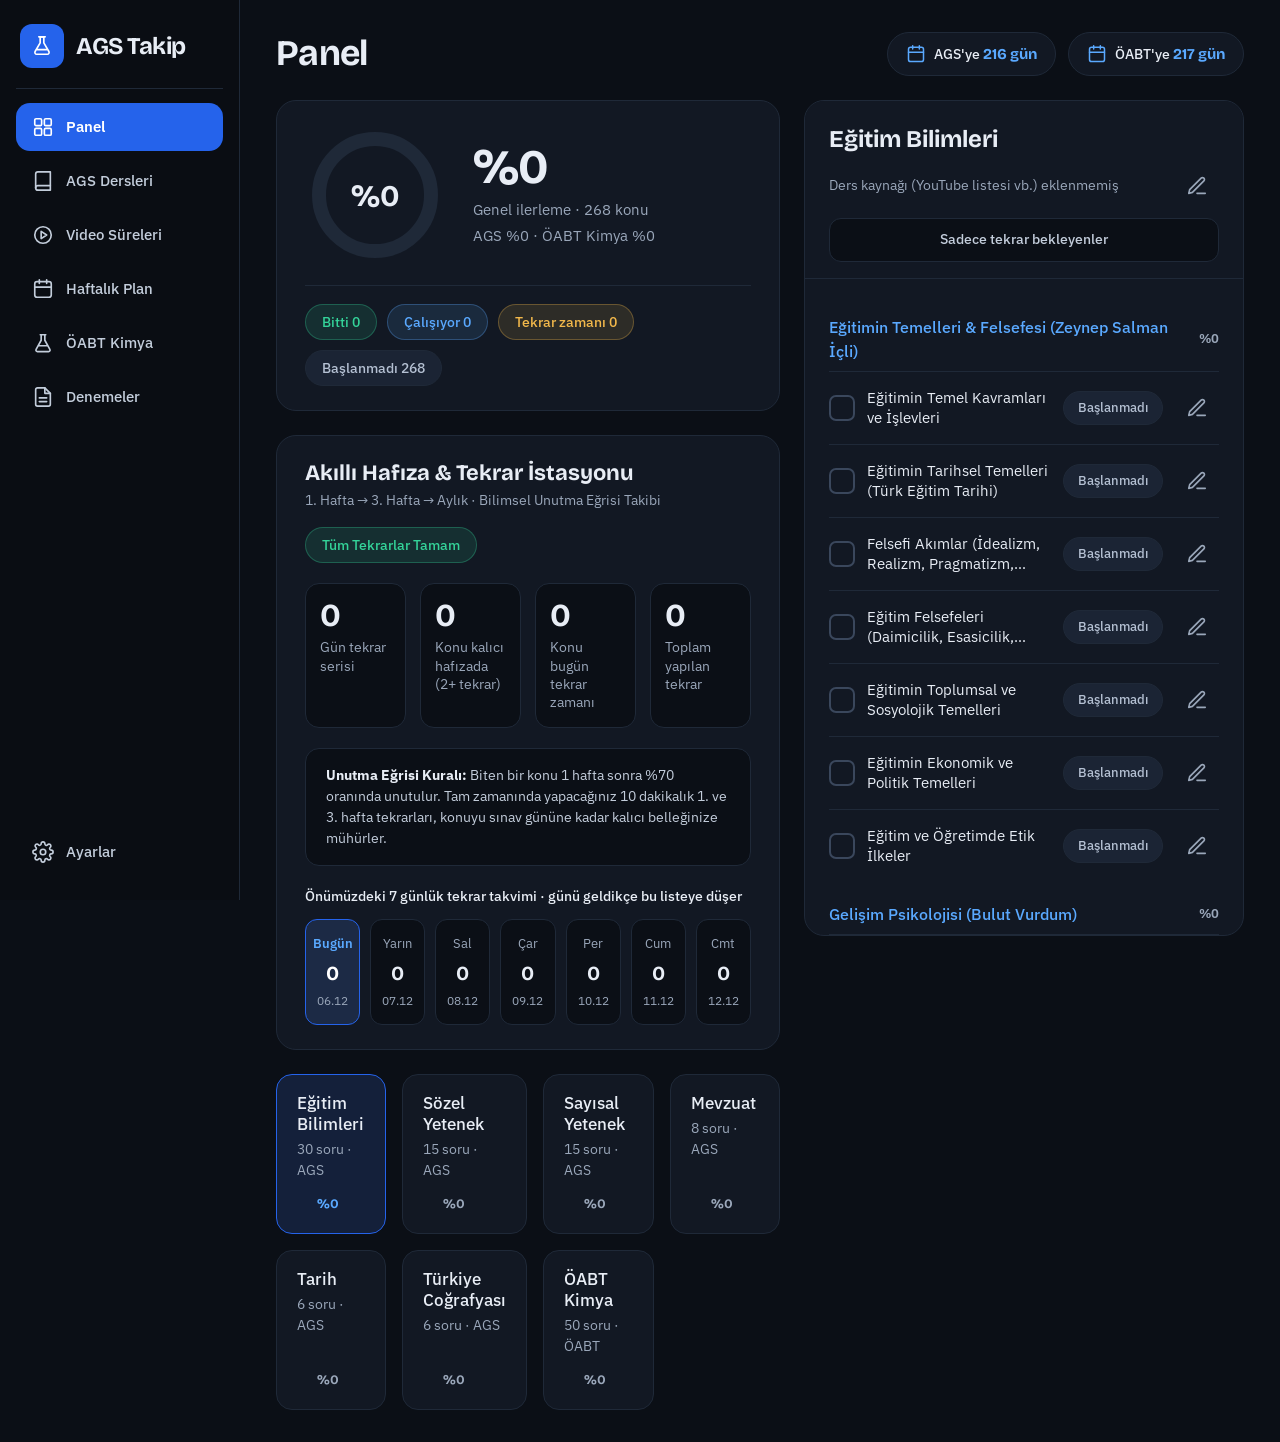
==== commit d2bbd525: "Akıllı Tekrar Sistemi İyileştirmesi (Tekrar vakti geldiğinde Bitti durumu korunur, yan etiket ekleni" ====
--- a/index.html
+++ b/index.html
@@ -2980,6 +2980,22 @@
   .sidebar, .settings-btn, .add-form, .plan-add, .ico { display: none !important; }
   .app { display: block; }
   body { background: #fff; color: #000; }
+}
+
+/* Biten konunun tekrar vakti geldiğinde yanında çıkan uyarı (konu bitti kalır) */
+.tekrar-tag {
+  flex-shrink: 0;
+  height: 26px;
+  padding: 0 10px;
+  border-radius: 9999px;
+  display: inline-flex;
+  align-items: center;
+  font-size: 12px;
+  font-weight: 600;
+  white-space: nowrap;
+  color: var(--amber);
+  background: rgba(242, 184, 75, 0.12);
+  border: 1px solid rgba(242, 184, 75, 0.3);
 }
 
 </style>
@@ -3657,7 +3673,10 @@
         if (!d.istatistik) d.istatistik = { seri: 0, sonTarih: '', toplamTekrar: 0 };
         if (!d.planAyarlar) d.planAyarlar = varsayilan().planAyarlar;
       }
-    } catch (e) { /* bozuk veri: varsayılana dön */ }
+    } catch (e) {
+      /* bozuk veri: ezmeden önce ham kaydı yedekle, sonra varsayılana dön */
+      try { localStorage.setItem(STORE + '-bozuk-yedek', localStorage.getItem(STORE)); } catch (e2) {}
+    }
     return d;
   }
 
@@ -3718,16 +3737,16 @@
     return out;
   }
 
+  // Konunun gerçek durumu. 'Bitti' işareti, kullanıcı kendisi değiştirmedikçe değişmez.
   function etkinDurum(id) {
+    return S.durum[id] || 0;
+  }
+
+  // Tekrar vakti geldi mi? (durumdan bağımsız: Bitti konu bitti kalır, yanında uyarı çıkar)
+  function tekrarVakti(id) {
+    var tk = S.tekrar[id];
     var st = S.durum[id] || 0;
-    var tk = S.tekrar[id];
-    var bugun = bugunStr();
-    // Bitti olarak işaretlenen bir konunun tekrar günü geldiyse veya geçtiyse:
-    // Otomatik olarak 'Tekrar Edilmeli' (3) durumuna düşer!
-    if (st === 2 && tk && tk.sonraki && tk.sonraki <= bugun) {
-      return 3;
-    }
-    return st;
+    return !!(tk && tk.sonraki && tk.sonraki <= bugunStr() && (st === 2 || st === 3));
   }
 
   function puan(id) {
@@ -3843,9 +3862,8 @@
     var bugun = bugunStr(), out = [];
     DERSLER.forEach(function (d) {
       tumKonular(d).forEach(function (k) {
-        var st = etkinDurum(k.id);
         var tk = S.tekrar[k.id];
-        if (st === 3 && tk) {
+        if (tk && tekrarVakti(k.id)) {
           out.push({ k: k, d: d, tk: tk, info: asamaBilgisi(k.id) });
         }
       });
@@ -3866,7 +3884,8 @@
       DERSLER.forEach(function (ders) {
         tumKonular(ders).forEach(function (k) {
           var tk = S.tekrar[k.id];
-          if (tk && tk.sonraki === tStr && (S.durum[k.id] === 2 || S.durum[k.id] === 3)) {
+          var st0 = S.durum[k.id];
+          if (tk && (st0 === 2 || st0 === 3) && (i === 0 ? tk.sonraki <= tStr : tk.sonraki === tStr)) {
             sayi++;
           }
         });
@@ -4002,7 +4021,7 @@
     var u = S.dersLink[d.id];
     var tekrarSayisi = 0;
     tumKonular(d).forEach(function (k) {
-      if (etkinDurum(k.id) === 3) tekrarSayisi++;
+      if (tekrarVakti(k.id)) tekrarSayisi++;
     });
 
     var kaynakHtml = u
@@ -4024,7 +4043,7 @@
     gruplar(d).forEach(function (g) {
       var filtrelenmis = g.konular.filter(function (k) {
         if (!ui.sadeceTekrar) return true;
-        return etkinDurum(k.id) === 3;
+        return tekrarVakti(k.id);
       });
 
       if (filtrelenmis.length > 0 || !ui.sadeceTekrar) {
@@ -4038,11 +4057,13 @@
         filtrelenmis.forEach(function (k) {
           var st = etkinDurum(k.id);
           var notVar = !!S.notlar[k.id];
+          var vakit = tekrarVakti(k.id);
           var link = S.linkler[k.id];
 
           html += '<li class="topic-row-item' + (st === 2 ? ' done' : '') + '">' +
             '<input type="checkbox" class="chk-box-custom" data-a="toggle" data-id="' + esc(k.id) + '"' + (st === 2 ? ' checked' : '') + ' aria-label="Bitti olarak işaretle">' +
             '<span class="topic-name-text" title="' + esc(k.ad) + '">' + esc(k.ad) + '</span>' +
+            (vakit ? '<span class="tekrar-tag">Tekrar zamanı</span>' : '') +
             '<button class="topic-status-pill s' + st + '" data-a="cycle" data-id="' + esc(k.id) + '">' + DURUMLAR[st].ad + '</button>' +
             '<button class="btn-icon-44' + (notVar || link ? ' has-note' : '') + '" data-a="not" data-id="' + esc(k.id) + '" aria-label="Düzenle" title="Not ve video linki">' + IC.pen + '</button>' +
             (k.ozel ? '<button class="btn-icon-44" data-a="delkonu" data-ders="' + d.id + '" data-id="' + esc(k.id) + '" aria-label="Konuyu sil" title="Konuyu sil">' + IC.trash + '</button>' : '') +
@@ -4059,7 +4080,7 @@
       }
     });
 
-    if (ui.sadeceTekrar && tumKonular(d).filter(function (k) { return etkinDurum(k.id) === 3; }).length === 0) {
+    if (ui.sadeceTekrar && tumKonular(d).filter(function (k) { return tekrarVakti(k.id); }).length === 0) {
       html += '<div class="ti-empty" style="margin-top:14px; text-align:center; padding:20px; color:#9aa7ba;">Bu derste şu an tekrar bekleyen konu yok.</div>';
     }
 
@@ -4108,7 +4129,7 @@
       '<div class="badge-row">' +
         '<span class="badge-pill badge-green">Bitti ' + c[2] + '</span>' +
         '<span class="badge-pill badge-blue">Çalışıyor ' + c[1] + '</span>' +
-        '<span class="badge-pill badge-amber">Tekrar ' + c[3] + '</span>' +
+        '<span class="badge-pill badge-amber">Tekrar zamanı ' + bugunTekrarlar().length + '</span>' +
         '<span class="badge-pill badge-neutral">Başlanmadı ' + c[0] + '</span>' +
       '</div>' +
     '</div>';
@@ -5278,11 +5299,11 @@
 
   // Sol paneldeki kaydırma konumunu koruyarak çiz (tıklayınca liste başa sarmasın)
   function renderKorumali() {
-    var sc = document.querySelector('.side .scroll');
+    var sc = document.querySelector('.side-topics-scroll');
     var top = sc ? sc.scrollTop : 0;
     var win = window.scrollY;
     render();
-    sc = document.querySelector('.side .scroll');
+    sc = document.querySelector('.side-topics-scroll');
     if (sc) sc.scrollTop = top;
     window.scrollTo(0, win);
   }
@@ -5312,7 +5333,17 @@
     denemetur: function (el) { ui.denemeTur = el.dataset.id; render(); },
     toggle: function (el) {
       var id = el.dataset.id;
-      durumAyarla(id, (S.durum[id] || 0) === 2 ? 0 : 2);
+      var st = S.durum[id] || 0;
+      if (st === 3) { tekrarYap(id); return; }
+      if (st === 2) {
+        var tk = S.tekrar[id];
+        if (tk && tk.n > 0 && !confirm('Bu konunun tekrar geçmişi silinecek. "Bitti" işareti kaldırılsın mı?')) {
+          renderKorumali(); return;
+        }
+        durumAyarla(id, 0);
+      } else {
+        durumAyarla(id, 2);
+      }
       kaydet(); renderKorumali();
     },
     cycle: function (el) {
@@ -5343,7 +5374,7 @@
     plantoggle: function (el) {
       var t = S.plan[el.dataset.g][el.dataset.j];
       t.done = !t.done;
-      if (t.done && t.konuId) {
+      if (t.done && t.konuId && (S.durum[t.konuId] || 0) < 2) {
         durumAyarla(t.konuId, 2);
         toast('✓ Görev tamamlandı! Konu "Bitti" durumuna alındı ve 1. hafta tekrarı kuruldu 🌱');
       }
@@ -5732,8 +5763,8 @@
   document.addEventListener('focusout', function (e) {
     if (e.target.dataset && e.target.dataset.note) {
       var id = e.target.dataset.note;
-      var btn = document.querySelector('.ico[data-a="not"][data-id="' + id.replace(/"/g, '\\"') + '"]');
-      if (btn) btn.classList.toggle('has', !!S.notlar[id] || !!S.linkler[id]);
+      var btn = document.querySelector('[data-a="not"][data-id="' + id.replace(/"/g, '\\"') + '"]');
+      if (btn) btn.classList.toggle('has-note', !!S.notlar[id] || !!S.linkler[id]);
     }
   });
 
@@ -5746,8 +5777,8 @@
     if (ham && !u) { toast('Geçerli bir http/https adresi girin.'); return; }
     if (u) { S.linkler[id] = u; e.target.value = u; } else { delete S.linkler[id]; }
     kaydet();
-    var btn = document.querySelector('.ico[data-a="not"][data-id="' + id.replace(/"/g, '\\"') + '"]');
-    if (btn) btn.classList.toggle('has', !!S.notlar[id] || !!S.linkler[id]);
+    var btn = document.querySelector('[data-a="not"][data-id="' + id.replace(/"/g, '\\"') + '"]');
+    if (btn) btn.classList.toggle('has-note', !!S.notlar[id] || !!S.linkler[id]);
   });
 
   $('#d-ags').addEventListener('change', function (e) { S.tarih.ags = e.target.value; S.tarih.onayli = true; kaydet(); render(); });
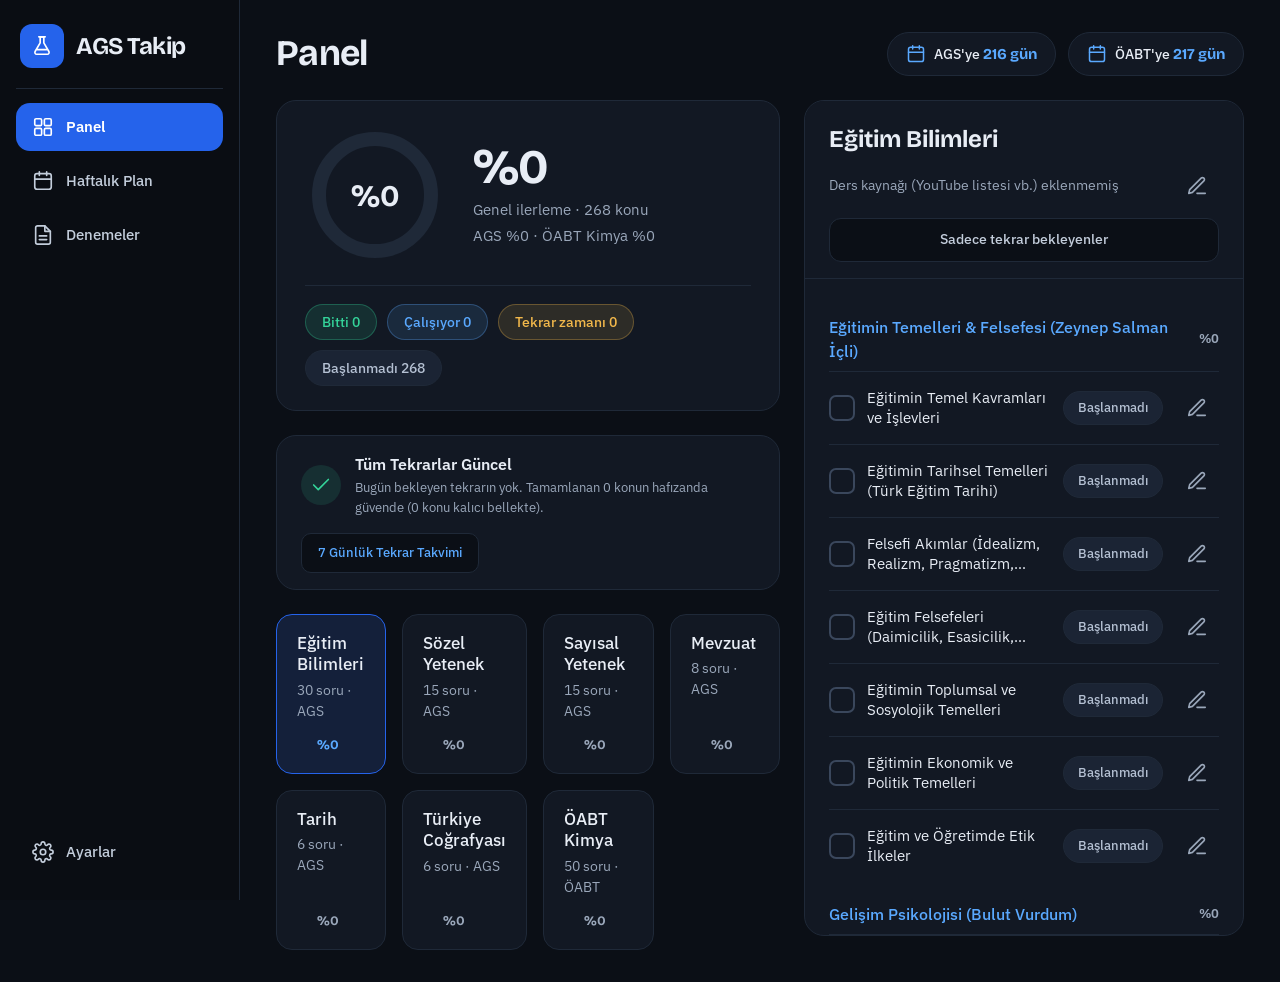
==== commit f50cb6a6: "Sadelestirme: 3'lu sade menu, eylem odakli tekrar sistemi ve akilli haftalik plan entegrasyonu" ====
--- a/index.html
+++ b/index.html
@@ -520,6 +520,77 @@
   display: flex;
   flex-direction: column;
   gap: 20px;
+}
+
+.card-station.due-active {
+  border-color: rgba(242, 184, 75, 0.45);
+}
+
+.card-station.clean-status {
+  padding: 16px 24px;
+  gap: 0;
+}
+
+.station-clean-row {
+  display: flex;
+  align-items: center;
+  justify-content: space-between;
+  gap: 16px;
+  flex-wrap: wrap;
+}
+
+.station-clean-left {
+  display: flex;
+  align-items: center;
+  gap: 14px;
+}
+
+.station-check-ico {
+  width: 40px;
+  height: 40px;
+  min-width: 40px;
+  border-radius: 50%;
+  background: rgba(52, 211, 153, 0.12);
+  display: flex;
+  align-items: center;
+  justify-content: center;
+}
+
+.station-check-ico svg {
+  stroke: var(--green);
+}
+
+.clean-title {
+  display: block;
+  font-size: 16px;
+  color: var(--ink);
+  font-weight: 600;
+  margin-bottom: 2px;
+}
+
+.clean-sub {
+  display: block;
+  font-size: 13px;
+  color: var(--ink-sec);
+}
+
+.btn-toggle-7day {
+  height: 40px;
+  min-height: 40px;
+  padding: 0 16px;
+  border-radius: 10px;
+  background: var(--card-dark);
+  border: 1px solid var(--line);
+  color: var(--blue-light);
+  font-size: 13px;
+  font-weight: 500;
+  cursor: pointer;
+  transition: all 0.15s ease;
+}
+
+.btn-toggle-7day:hover {
+  background: #172236;
+  border-color: var(--blue);
 }
 
 .station-header {
@@ -3688,6 +3759,7 @@
     denemeTur: 'ags',
     acikNot: {},
     sadeceTekrar: false,
+    takvimAcik: false,
     sureHiz: S.hiz || 2.0,
     sureHedef: S.hedef || 2.0,
     sureKat: 'eb',
@@ -3902,7 +3974,6 @@
 
   function tekrarKarti() {
     var liste = bugunTekrarlar();
-    var bugun = bugunStr();
     var tumBitenler = 0;
     var kaliciHafiza = 0;
 
@@ -3916,39 +3987,16 @@
       });
     });
 
-    var seri = (S.istatistik && S.istatistik.seri) || 0;
-    var toplamYapilan = (S.istatistik && S.istatistik.toplamTekrar) || 0;
-    var gelecekGunler = gelecek7GunTekrarlari();
-
-    var statusBadge = (liste.length === 0)
-      ? '<span class="badge-pill badge-green">Tüm Tekrarlar Tamam</span>'
-      : '<span class="badge-pill badge-amber">' + liste.length + ' tekrar bekliyor</span>';
-
-    var h = '<div class="card-station">' +
-      '<div class="station-header">' +
-        '<div class="station-title-box">' +
-          '<h2 class="station-title">Akıllı Hafıza &amp; Tekrar İstasyonu</h2>' +
-          '<span class="station-subtitle">1. Hafta → 3. Hafta → Aylık · Bilimsel Unutma Eğrisi Takibi</span>' +
+    if (liste.length > 0) {
+      var h = '<div class="card-station due-active">' +
+        '<div class="station-header">' +
+          '<div class="station-title-box">' +
+            '<h2 class="station-title">Bugün Tekrar Zamanı Gelen Konular (' + liste.length + ')</h2>' +
+            '<span class="station-subtitle">10-15 dakikalık aralıklı tekrarını yap, hafızanda kalıcı kalsın:</span>' +
+          '</div>' +
+          '<span class="badge-pill badge-amber">' + liste.length + ' tekrar bekliyor</span>' +
         '</div>' +
-        statusBadge +
-      '</div>';
-
-    // 4 eşit sayaç kutusu (#0b0f16, 14 px yuvarlak)
-    h += '<div class="station-kpis">' +
-      '<div class="kpi-box"><div class="kpi-num">' + seri + '</div><div class="kpi-desc">Gün tekrar serisi</div></div>' +
-      '<div class="kpi-box"><div class="kpi-num">' + kaliciHafiza + '</div><div class="kpi-desc">Konu kalıcı hafızada (2+ tekrar)</div></div>' +
-      '<div class="kpi-box"><div class="kpi-num">' + liste.length + '</div><div class="kpi-desc">Konu bugün tekrar zamanı</div></div>' +
-      '<div class="kpi-box"><div class="kpi-num">' + toplamYapilan + '</div><div class="kpi-desc">Toplam yapılan tekrar</div></div>' +
-    '</div>';
-
-    // Unutma Eğrisi Kuralı
-    h += '<div class="forgetting-rule-box">' +
-      '<strong>Unutma Eğrisi Kuralı:</strong> Biten bir konu 1 hafta sonra %70 oranında unutulur. Tam zamanında yapacağınız 10 dakikalık 1. ve 3. hafta tekrarları, konuyu sınav gününe kadar kalıcı belleğinize mühürler.' +
-    '</div>';
-
-    // Bugün bekleyen tekrarlar (varsa)
-    if (liste.length > 0) {
-      h += '<div class="ti-list-due">';
+        '<div class="ti-list-due">';
       liste.forEach(function (x) {
         var gecText = (x.info && x.info.gunFarki < 0) ? ' <b class="gecikme">(' + Math.abs(x.info.gunFarki) + ' gün gecikti)</b>' : '';
         h += '<div class="ti-item-due">' +
@@ -3957,29 +4005,48 @@
             '<div class="ti-item-title">' + esc(x.k.ad) + '</div>' +
           '</div>' +
           '<div class="ti-item-actions">' +
-            '<button class="btn-repeat-ok" data-a="tekrarok" data-id="' + esc(x.k.id) + '">Tekrar Ettim</button>' +
-            '<button class="btn-repeat-defer" data-a="tekrarertele" data-id="' + esc(x.k.id) + '">Yarın Hatırlat</button>' +
+            '<button class="btn-repeat-ok" data-a="tekrarok" data-id="' + esc(x.k.id) + '">✓ Tekrar Ettim</button>' +
+            '<button class="btn-repeat-defer" data-a="tekrarertele" data-id="' + esc(x.k.id) + '">Yarına Ertele</button>' +
           '</div>' +
         '</div>';
       });
+      h += '</div></div>';
+      return h;
+    } else {
+      // Tekrar bekleyen yoksa: Minimal, temiz, yer kaplamayan onay kartı
+      var h = '<div class="card-station clean-status">' +
+        '<div class="station-clean-row">' +
+          '<div class="station-clean-left">' +
+            '<span class="station-check-ico">' + IC.check + '</span>' +
+            '<div>' +
+              '<b class="clean-title">Tüm Tekrarlar Güncel</b>' +
+              '<span class="clean-sub">Bugün bekleyen tekrarın yok. Tamamlanan ' + tumBitenler + ' konun hafızanda güvende (' + kaliciHafiza + ' konu kalıcı bellekte).</span>' +
+            '</div>' +
+          '</div>' +
+          '<button class="btn-toggle-7day" data-a="toggle7day">' +
+            (ui.takvimAcik ? 'Takvimi Gizle' : '7 Günlük Tekrar Takvimi') +
+          '</button>' +
+        '</div>';
+
+      if (ui.takvimAcik) {
+        var gelecekGunler = gelecek7GunTekrarlari();
+        h += '<div class="schedule-section" style="margin-top:16px;">' +
+          '<div class="schedule-heading">Önümüzdeki 7 günün tekrar dağılımı:</div>' +
+          '<div class="schedule-grid-7">';
+        gelecekGunler.forEach(function (g, idx) {
+          var isToday = (idx === 0);
+          h += '<div class="day-box' + (isToday ? ' is-today' : '') + '">' +
+            '<span class="day-lbl">' + g.etiket + '</span>' +
+            '<b class="day-count">' + g.sayi + '</b>' +
+            '<small class="day-date">' + g.kisaTarih + '</small>' +
+          '</div>';
+        });
+        h += '</div></div>';
+      }
+
       h += '</div>';
+      return h;
     }
-
-    // 7 Günlük Tekrar Takvimi
-    h += '<div class="schedule-section">' +
-      '<div class="schedule-heading">Önümüzdeki 7 günlük tekrar takvimi · günü geldikçe bu listeye düşer</div>' +
-      '<div class="schedule-grid-7">';
-    gelecekGunler.forEach(function (g, idx) {
-      var isToday = (idx === 0);
-      h += '<div class="day-box' + (isToday ? ' is-today' : '') + '">' +
-        '<span class="day-lbl">' + g.etiket + '</span>' +
-        '<b class="day-count">' + g.sayi + '</b>' +
-        '<small class="day-date">' + g.kisaTarih + '</small>' +
-      '</div>';
-    });
-    h += '</div></div></div>';
-
-    return h;
   }
 
   /* ================= Geri sayım ================= */
@@ -4515,7 +4582,7 @@
 
     var h = '<div class="card wizard-card">' +
       '<div class="wiz-header">' +
-        '<div class="wiz-badge">🏛️ 9-5 KÜTÜPHANE &amp; AKILLI ÇALIŞMA PLANI (12.1" TABLET UYUMLU)</div>' +
+        '<div class="wiz-badge">9-5 KÜTÜPHANE &amp; AKILLI ÇALIŞMA PLANI (12.1" TABLET UYUMLU)</div>' +
         '<h3>Kütüphane Temposuna Göre Günlük, Haftalık ve Aylık Plan Oluştur</h3>' +
         '<p class="muted">09:00 - 17:00 Kütüphane akışı, 15 ve 30 dakikalık molalar, saat 14:00\'e kadar Eğitim Bilimleri, 14:00 sonrası ÖABT Kimya ve 90 dakikalık akşam etütleriyle eksiksiz planlama.</p>' +
       '</div>';
@@ -4523,19 +4590,19 @@
     // 12.1" Tablet Kütüphane Zaman Çizelgesi & Mola Kartı
     h += '<div class="wiz-routine-card">' +
       '<div class="wrc-header">' +
-        '<b>⏱️ Eşinizin Günlük Kütüphane &amp; Mola Çizelgesi (Maks. 90 Dk Oturuşlar · 15/15/30 Dk Molalar)</b>' +
+        '<b>Günlük Kütüphane &amp; Mola Çizelgesi (Maks. 90 Dk Oturuşlar · 15/15/30 Dk Molalar)</b>' +
         '<span class="wrc-pill">Kütüphane: 09:00 - 17:00</span>' +
       '</div>' +
       '<div class="wrc-timeline">' +
-        '<div class="wrc-step study"><span class="wrc-t">09:00 - 10:30 (90 Dk)</span><b class="wrc-name">🎓 1. Oturuş: Eğitim Bilimleri</b><small>Maks. 1.5 saat çalışma</small></div>' +
-        '<div class="wrc-step break"><span class="wrc-t">10:30 - 10:45 (15 Dk)</span><b class="wrc-name">☕ 1. Mola (15 Dk)</b><small>İlk kısa mola &amp; kahve</small></div>' +
-        '<div class="wrc-step study"><span class="wrc-t">10:45 - 12:15 (90 Dk)</span><b class="wrc-name">🎓 2. Oturuş: Eğitim Bilimleri</b><small>Maks. 1.5 saat çalışma</small></div>' +
-        '<div class="wrc-step break"><span class="wrc-t">12:15 - 12:30 (15 Dk)</span><b class="wrc-name">☕ 2. Mola (15 Dk)</b><small>İkinci kısa mola</small></div>' +
-        '<div class="wrc-step study"><span class="wrc-t">12:30 - 14:00 (90 Dk)</span><b class="wrc-name">🎓 3. Oturuş: Eğitim Bilimleri</b><small>Saat 14:00\'e kadar EB tamamlanır</small></div>' +
-        '<div class="wrc-step lunch"><span class="wrc-t">14:00 - 14:30 (30 Dk)</span><b class="wrc-name">🍽️ 3. Mola: Yarım Saat Yemek</b><small>Öğle yemeği &amp; büyük dinlenme</small></div>' +
-        '<div class="wrc-step study oabt"><span class="wrc-t">14:30 - 16:00 (90 Dk)</span><b class="wrc-name">⚗ 4. Oturuş: ÖABT Kimya</b><small>Maks. 1.5 saat alan çalışması</small></div>' +
-        '<div class="wrc-step study repeat"><span class="wrc-t">16:00 - 17:00 (60 Dk)</span><b class="wrc-name">🔁 5. Oturuş: ÖABT + Aralıklı Tekrar</b><small>Günün konuları kalıcı belleğe</small></div>' +
-        '<div class="wrc-step evening"><span class="wrc-t">21:00 - 22:30 (90 Dk)</span><b class="wrc-name">🌙 Akşam Etüdü (Tek Oturuş / 90 Dk)</b><small>Seçilen günlerde soru çözümü</small></div>' +
+        '<div class="wrc-step study"><span class="wrc-t">09:00 - 10:30 (90 Dk)</span><b class="wrc-name">1. Oturuş: Eğitim Bilimleri</b><small>Maks. 1.5 saat çalışma</small></div>' +
+        '<div class="wrc-step break"><span class="wrc-t">10:30 - 10:45 (15 Dk)</span><b class="wrc-name">1. Mola (15 Dk)</b><small>İlk kısa mola &amp; kahve</small></div>' +
+        '<div class="wrc-step study"><span class="wrc-t">10:45 - 12:15 (90 Dk)</span><b class="wrc-name">2. Oturuş: Eğitim Bilimleri</b><small>Maks. 1.5 saat çalışma</small></div>' +
+        '<div class="wrc-step break"><span class="wrc-t">12:15 - 12:30 (15 Dk)</span><b class="wrc-name">2. Mola (15 Dk)</b><small>İkinci kısa mola</small></div>' +
+        '<div class="wrc-step study"><span class="wrc-t">12:30 - 14:00 (90 Dk)</span><b class="wrc-name">3. Oturuş: Eğitim Bilimleri</b><small>Saat 14:00\'e kadar EB tamamlanır</small></div>' +
+        '<div class="wrc-step lunch"><span class="wrc-t">14:00 - 14:30 (30 Dk)</span><b class="wrc-name">3. Mola: Öğle Yemeği (30 Dk)</b><small>Öğle yemeği &amp; büyük dinlenme</small></div>' +
+        '<div class="wrc-step study oabt"><span class="wrc-t">14:30 - 16:00 (90 Dk)</span><b class="wrc-name">4. Oturuş: ÖABT Kimya</b><small>Maks. 1.5 saat alan çalışması</small></div>' +
+        '<div class="wrc-step study repeat"><span class="wrc-t">16:00 - 17:00 (60 Dk)</span><b class="wrc-name">5. Oturuş: Aralıklı Tekrar &amp; Soru</b><small>Günün konuları kalıcı belleğe</small></div>' +
+        '<div class="wrc-step evening"><span class="wrc-t">21:00 - 22:30 (90 Dk)</span><b class="wrc-name">Akşam Etüdü (90 Dk)</b><small>Seçilen günlerde soru çözümü</small></div>' +
       '</div>' +
     '</div>';
 
@@ -4543,15 +4610,15 @@
     h += '<div class="wiz-section">' +
       '<div class="wiz-step-lbl">1. Hangi Dersi / Paketi Çalışacaksın?</div>' +
       '<div class="wiz-chips">' +
-        '<button class="chip-btn chip-highlight' + (paket === 'kutuphane_tam' ? ' active' : '') + '" data-a="wizpaket" data-val="kutuphane_tam">⭐ 9-5 Kütüphane İkili Akış (Saat 14\'e Kadar EB + 14 Sonrası ÖABT Kimya)</button>' +
-        '<button class="chip-btn' + (paket === 'eb_kalan' ? ' active' : '') + '" data-a="wizpaket" data-val="eb_kalan">🎓 Eğitim Bilimleri &amp; TMES (Tüm Paket)</button>' +
-        '<button class="chip-btn' + (paket === 'ok' ? ' active' : '') + '" data-a="wizpaket" data-val="ok">⚗ ÖABT Kimya (Alan Bilgisi - 50 Soru)</button>' +
-        '<button class="chip-btn' + (paket === 'ta' ? ' active' : '') + '" data-a="wizpaket" data-val="ta">📜 Şah Mat Tarih (Erdem Ünal Demirci - 24 Video)</button>' +
-        '<button class="chip-btn' + (paket === 'cg' ? ' active' : '') + '" data-a="wizpaket" data-val="cg">🌍 Coğrafya (Engin Eraydın - 36 Video)</button>' +
-        '<button class="chip-btn' + (paket === 'sy' ? ' active' : '') + '" data-a="wizpaket" data-val="sy">🔢 Matematik (İlyas Güneş - 65 Video)</button>' +
-        '<button class="chip-btn' + (paket === 'gygk' ? ' active' : '') + '" data-a="wizpaket" data-val="gygk">📚 AGS GY-GK Tam Paket (80 Soru)</button>' +
-        '<button class="chip-btn' + (paket === 'karisik' ? ' active' : '') + '" data-a="wizpaket" data-val="karisik">🌈 Dengeli Karma (Eğitim + GY-GK)</button>' +
-        '<button class="chip-btn' + (paket === 'ozel' ? ' active' : '') + '" data-a="wizpaket" data-val="ozel">✏ Çoklu Ders Seçimi</button>' +
+        '<button class="chip-btn chip-highlight' + (paket === 'kutuphane_tam' ? ' active' : '') + '" data-a="wizpaket" data-val="kutuphane_tam">9-5 Kütüphane İkili Akış (14\'e Kadar EB + 14 Sonrası ÖABT Kimya)</button>' +
+        '<button class="chip-btn' + (paket === 'eb_kalan' ? ' active' : '') + '" data-a="wizpaket" data-val="eb_kalan">Eğitim Bilimleri &amp; TMES (Tüm Paket)</button>' +
+        '<button class="chip-btn' + (paket === 'ok' ? ' active' : '') + '" data-a="wizpaket" data-val="ok">ÖABT Kimya (Alan Bilgisi - 50 Soru)</button>' +
+        '<button class="chip-btn' + (paket === 'ta' ? ' active' : '') + '" data-a="wizpaket" data-val="ta">Şah Mat Tarih (Erdem Ünal Demirci - 24 Video)</button>' +
+        '<button class="chip-btn' + (paket === 'cg' ? ' active' : '') + '" data-a="wizpaket" data-val="cg">Coğrafya (Engin Eraydın - 36 Video)</button>' +
+        '<button class="chip-btn' + (paket === 'sy' ? ' active' : '') + '" data-a="wizpaket" data-val="sy">Matematik (İlyas Güneş - 65 Video)</button>' +
+        '<button class="chip-btn' + (paket === 'gygk' ? ' active' : '') + '" data-a="wizpaket" data-val="gygk">AGS GY-GK Tam Paket (80 Soru)</button>' +
+        '<button class="chip-btn' + (paket === 'karisik' ? ' active' : '') + '" data-a="wizpaket" data-val="karisik">Dengeli Karma (Eğitim + GY-GK)</button>' +
+        '<button class="chip-btn' + (paket === 'ozel' ? ' active' : '') + '" data-a="wizpaket" data-val="ozel">Çoklu Ders Seçimi</button>' +
       '</div>';
 
     if (paket === 'ozel') {
@@ -4570,9 +4637,9 @@
       '<div class="wiz-step-lbl">2. Kütüphane Günleri (Hangi Günler Kütüphanede?):</div>' +
       '<div class="wiz-presets">' +
         '<span class="muted" style="font-size:.82rem">Hızlı Şablonlar:</span> ' +
-        '<button class="btn btn-sm btn-preset" data-a="wizpreset" data-val="kutuphane5">🏛 9-5 Kütüphane (Pzt - Cuma, 5 Gün)</button>' +
-        '<button class="btn btn-sm btn-preset" data-a="wizpreset" data-val="pazardinlen">☕ 6 Gün Çalışma (Pazar Dinlenme)</button>' +
-        '<button class="btn btn-sm btn-preset" data-a="wizpreset" data-val="hergun">⚡ 7 Gün Kesintisiz</button>' +
+        '<button class="btn btn-sm btn-preset" data-a="wizpreset" data-val="kutuphane5">9-5 Kütüphane (Pzt - Cuma, 5 Gün)</button>' +
+        '<button class="btn btn-sm btn-preset" data-a="wizpreset" data-val="pazardinlen">6 Gün Çalışma (Pazar Dinlenme)</button>' +
+        '<button class="btn btn-sm btn-preset" data-a="wizpreset" data-val="hergun">7 Gün Kesintisiz</button>' +
       '</div>' +
 
       '<div class="wiz-days-grid">';
@@ -4583,7 +4650,7 @@
         '<button class="wdi-toggle' + (aktif ? ' on' : '') + '" data-a="wizguntoggle" data-g="' + i + '">' +
           (aktif ? '✓ ' + g : '✕ ' + g) +
         '</button>' +
-        '<div class="wdi-val">' + (!aktif ? '☕ Dinlenme' : s + ' Saat') + '</div>' +
+        '<div class="wdi-val">' + (!aktif ? 'Dinlenme' : s + ' Saat') + '</div>' +
         '<div class="wdi-stepper">' +
           '<button class="btn-step" data-a="wizsaatazalt" data-g="' + i + '" title="Azalt">-</button>' +
           '<button class="btn-step" data-a="wizsaatarttir" data-g="' + i + '" title="Arttır">+</button>' +
@@ -4600,7 +4667,7 @@
           '<div class="wiz-chips">' +
             [4, 5, 6, 7, 8].map(function (sa) {
               return '<button class="chip-btn' + (gunlukSaat === sa ? ' active' : '') + '" data-a="wizgunluksaat" data-val="' + sa + '">' +
-                (sa === 7 ? '🏛 7 Saat (9-5 Net Süre)' : sa + ' Saat') + '</button>';
+                (sa === 7 ? '7 Saat (9-5 Net Süre)' : sa + ' Saat') + '</button>';
             }).join('') +
           '</div>' +
           '<small class="muted">9-5 Kütüphane mesaisinde (8 saat) 1 saat toplam molalar düşüldüğünde net 7 saat çalışma elde edilir.</small>' +
@@ -4610,75 +4677,75 @@
           '<div class="wiz-chips">' +
             [1.0, 1.25, 1.5, 1.75, 2.0].map(function (s) {
               return '<button class="chip-btn' + (hiz === s ? ' active' : '') + '" data-a="wizhiz" data-val="' + s + '">' +
-                (s === 2.0 ? '⚡ 2.0x (Eşinizin Hızı)' : s + 'x') + '</button>';
+                (s === 2.0 ? '2.0x (Hızlı İzleme)' : s + 'x') + '</button>';
             }).join('') +
           '</div>' +
         '</div>' +
       '</div>' +
     '</div>';
 
-    // 4. 🌙 Akşam Etüdü & Hızlandırma Bloğu (21:00 - 00:00 / 90 Dk)
+    // 4. Akşam Etüdü & Hızlandırma Bloğu (21:00 - 00:00 / 90 Dk)
     var seciliAksamSayisi = proj.aksamSayisi || 0;
     h += '<div class="wiz-section highlight-box evening-box">' +
-      '<div class="wiz-step-lbl">🌙 Akşam Etüdü &amp; İstikrar Bloğu (21:00 - 00:00 / 90 Dk Çalışma):</div>' +
-      '<p class="muted" style="margin:2px 0 8px;">Kullanıcımız kütüphane sonrasında hangi akşamlar <b>90 dakikalık soru çözümü ve pekiştirme</b> yapmak istiyor?</p>' +
+      '<div class="wiz-step-lbl">Akşam Etüdü &amp; İstikrar Bloğu (21:00 - 00:00 / 90 Dk Çalışma):</div>' +
+      '<p class="muted" style="margin:2px 0 8px;">Kütüphane sonrasında hangi akşamlar <b>90 dakikalık soru çözümü ve pekiştirme</b> yapmak istersiniz?</p>' +
       '<div class="wiz-presets">' +
         '<span class="muted" style="font-size:.82rem">Hızlı Seçim:</span> ' +
-        '<button class="btn btn-sm btn-preset" data-a="wizaksampreset" data-val="haftaici">🌙 Hafta İçi (5 Akşam)</button>' +
-        '<button class="btn btn-sm btn-preset" data-a="wizaksampreset" data-val="3gun">⚡ 3 Akşam (Pzt-Çar-Cuma)</button>' +
-        '<button class="btn btn-sm btn-preset" data-a="wizaksampreset" data-val="heraksam">🔥 Her Akşam (7 Akşam)</button>' +
+        '<button class="btn btn-sm btn-preset" data-a="wizaksampreset" data-val="haftaici">Hafta İçi (5 Akşam)</button>' +
+        '<button class="btn btn-sm btn-preset" data-a="wizaksampreset" data-val="3gun">3 Akşam (Pzt-Çar-Cuma)</button>' +
+        '<button class="btn btn-sm btn-preset" data-a="wizaksampreset" data-val="heraksam">Her Akşam (7 Akşam)</button>' +
         '<button class="btn btn-sm btn-preset" data-a="wizaksampreset" data-val="kapali">✕ Akşam Çalışma Yok</button>' +
       '</div>' +
       '<div class="wiz-aksam-chips-row">';
     GUNLER.forEach(function (g, i) {
       var acik = !!(aksamGunler && aksamGunler[i]);
       h += '<button class="chip-btn chip-aksam' + (acik ? ' active' : '') + '" data-a="wizaksamtoggle" data-g="' + i + '">' +
-        (acik ? '🌙 ' + g + ' (90 Dk)' : '✕ ' + g) + '</button>';
+        (acik ? g + ' (90 Dk)' : '✕ ' + g) + '</button>';
     });
     h += '</div>' +
       '<div class="wiz-aksam-info-pill">' +
-        '💡 <b>Durum:</b> Haftada <b>' + seciliAksamSayisi + ' akşam</b> (+' + (seciliAksamSayisi * 1.5).toFixed(1) + ' saat) soru ve pekiştirme etüdü tanımlı.' +
+        '<b>Durum:</b> Haftada <b>' + seciliAksamSayisi + ' akşam</b> (+' + (seciliAksamSayisi * 1.5).toFixed(1) + ' saat) soru ve pekiştirme etüdü tanımlı.' +
       '</div>' +
     '</div>';
 
-    // 5. Zorunlu Aralıklı Tekrar Saati Entegrasyonu
+    // 5. Aralıklı Tekrar Saati Entegrasyonu
     h += '<div class="wiz-section highlight-box">' +
-      '<div class="wiz-step-lbl">🔁 Zorunlu Aralıklı Tekrar Saati Entegrasyonu:</div>' +
-      '<p class="muted" style="margin:2px 0 8px;">Kullanıcının izlediği videolara göre günlük veya haftalık programına tekrar saatleri mutlaka yerleştirilir:</p>' +
+      '<div class="wiz-step-lbl">Aralıklı Tekrar Saati Entegrasyonu:</div>' +
+      '<p class="muted" style="margin:2px 0 8px;">Çalışılan konuların unutulmaması için günlük veya haftalık programa tekrar saatleri otomatik yerleştirilir:</p>' +
       '<div class="wiz-chips">' +
         '<button class="chip-btn' + (tekrarModu === 'gunluk1saat' ? ' active' : '') + '" data-a="wiztekrar" data-val="gunluk1saat">' +
-          '⭐ Her Günün Son 1 Saati Tekrar &amp; Soru Bloğu (Önerilen)' +
+          'Her Günün Son 1 Saati Tekrar &amp; Soru Bloğu (Önerilen)' +
         '</button>' +
         '<button class="chip-btn' + (tekrarModu === 'haftalik1gun' ? ' active' : '') + '" data-a="wiztekrar" data-val="haftalik1gun">' +
-          '📅 Haftanın Son Gününü Genel Tekrar &amp; Denemeye Ayır' +
+          'Haftanın Son Gününü Genel Tekrar &amp; Denemeye Ayır' +
         '</button>' +
         '<button class="chip-btn' + (tekrarModu === 'yok' ? ' active' : '') + '" data-a="wiztekrar" data-val="yok">' +
-          'Tekrar Bloğu Ekleme (Tamamı Video)' +
+          'Tekrar Bloğu Ekleme (Tamamı Konu)' +
         '</button>' +
       '</div>' +
     '</div>';
 
     // 6. Canlı Projeksiyon (Bitiş Tarihi & Akşam İstikrar Kazancı)
     h += '<div class="wiz-section">' +
-      '<div class="wiz-step-lbl">📊 Canlı Bitiş Projeksiyonu &amp; İstikrar Analizi:</div>' +
+      '<div class="wiz-step-lbl">Canlı Bitiş Projeksiyonu &amp; İstikrar Analizi:</div>' +
       '<div class="wiz-proj-grid">' +
         '<div class="wpg-card">' +
           '<span class="wpg-lbl">Günlük Tempo</span>' +
-          '<b class="wpg-val">⚡ ~' + (proj.gunlukVideoSayilari[0] || 8) + ' Video / Gün</b>' +
+          '<b class="wpg-val">~' + (proj.gunlukVideoSayilari[0] || 8) + ' Video / Gün</b>' +
           '<small class="wpg-sub">' + (tekrarModu === 'gunluk1saat' ? '+ 1 Saat Tekrar' : 'net video') + '</small>' +
         '</div>' +
         '<div class="wpg-card">' +
           '<span class="wpg-lbl">Haftalık Toplam Kapasite</span>' +
-          '<b class="wpg-val">📅 ' + proj.haftalikToplamSaat + ' Saat / Hafta</b>' +
+          '<b class="wpg-val">' + proj.haftalikToplamSaat + ' Saat / Hafta</b>' +
           '<small class="wpg-sub">~' + proj.haftalikVideo + ' video + ' + (proj.haftalikAksamSaat || 0) + 'h akşam</small>' +
         '</div>' +
         '<div class="wpg-card highlight">' +
           '<span class="wpg-lbl">Toplam Tamamlanma Süresi</span>' +
-          '<b class="wpg-val">⏱ ~' + proj.haftaSayisi + ' Hafta (~' + proj.aySayisi + ' Ay)</b>' +
+          '<b class="wpg-val">~' + proj.haftaSayisi + ' Hafta (~' + proj.aySayisi + ' Ay)</b>' +
           '<small class="wpg-sub">' + proj.toplamVideo + ' video ve konu için net süre</small>' +
         '</div>' +
         '<div class="wpg-card success">' +
-          '<span class="wpg-lbl">🎯 Bitiş Tarihi</span>' +
+          '<span class="wpg-lbl">Bitiş Tarihi</span>' +
           '<b class="wpg-val">' + fmtTarih(proj.bitisTarihi) + '</b>' +
           '<small class="wpg-sub">tüm konular eksiksiz biter</small>' +
         '</div>' +
@@ -4686,7 +4753,7 @@
 
     if (proj.kazanilanHafta > 0) {
       h += '<div class="wiz-boost-box">' +
-        '🌟 <b>Akşam Etütleri İstikrar Kazancı:</b> Akşam yapılan 90 dakikalık çalışmalar sayesinde programınız tam <b>' +
+        '<b>Akşam Etütleri İstikrar Kazancı:</b> Akşam yapılan 90 dakikalık çalışmalar sayesinde programınız tam <b>' +
         proj.kazanilanHafta + ' hafta (~' + (proj.kazanilanHafta * 7) + ' gün) daha erken bitiyor!</b> Sınavdan çok önce tüm konuları bitirip ful deneme kampına geçebilirsiniz.' +
       '</div>';
     }
@@ -4694,14 +4761,14 @@
     // İlk gün bitecek videolar önizlemesi
     if (proj.ilkGunVideolari.length) {
       h += '<div class="wiz-dayone-box">' +
-        '<div class="wdb-title">📋 İlk Gün Bitecek Videolar &amp; Görevler (Önizleme):</div>' +
+        '<div class="wdb-title">İlk Gün Bitecek Videolar &amp; Görevler (Önizleme):</div>' +
         '<div class="wdb-list">' +
           proj.ilkGunVideolari.map(function (v, idx) {
-            var prefix = v.blok === 'oabt' ? '⚗ 14:30 (4. Oturuş ÖABT): ' : (idx < 2 ? '🎓 09:00 (1. Oturuş EB): ' : (idx < 4 ? '🎓 10:45 (2. Oturuş EB): ' : '🎓 12:30 (3. Oturuş EB): '));
+            var prefix = v.blok === 'oabt' ? '14:30 (4. Oturuş ÖABT): ' : (idx < 2 ? '09:00 (1. Oturuş EB): ' : (idx < 4 ? '10:45 (2. Oturuş EB): ' : '12:30 (3. Oturuş EB): '));
             return '<span class="wdb-chip' + (v.blok === 'oabt' ? ' oabt-chip' : '') + '">' + (idx + 1) + '. ' + prefix + esc(v.konuAd) + '</span>';
           }).join('') +
-          (tekrarModu === 'gunluk1saat' ? '<span class="wdb-chip repeat-chip">🔁 16:30 - 17:00 (5. Oturuş) Aralıklı Tekrar</span>' : '') +
-          (aksamGunler && aksamGunler[0] ? '<span class="wdb-chip evening-chip">🌙 21:00 - 22:30 Akşam Etüdü (90 Dk)</span>' : '') +
+          (tekrarModu === 'gunluk1saat' ? '<span class="wdb-chip repeat-chip">16:30 - 17:00 (5. Oturuş) Aralıklı Tekrar</span>' : '') +
+          (aksamGunler && aksamGunler[0] ? '<span class="wdb-chip evening-chip">21:00 - 22:30 Akşam Etüdü (90 Dk)</span>' : '') +
         '</div>' +
       '</div>';
     }
@@ -4710,10 +4777,10 @@
     // 7. Aksiyon Butonu
     h += '<div class="wiz-footer-box">' +
       '<div class="wfb-note">' +
-        '💡 <b>Not:</b> Butona bastığınızda haftalık programınız videolar, molalar, tekrar saatleri ve akşam etütleriyle otomatik doldurulacaktır.' +
+        '<b>Not:</b> Butona bastığınızda haftalık programınız konular, molalar, tekrar saatleri ve akşam etütleriyle otomatik doldurulacaktır.' +
       '</div>' +
       '<button class="btn btn-primary btn-generate" data-a="wizolustur">' +
-        '🚀 Planı, Molaları ve Tekrar Saatlerini Haftalık Programa Yerleştir' +
+        'Planı, Molaları ve Tekrar Saatlerini Haftalık Programa Yerleştir' +
       '</button>' +
     '</div>';
 
@@ -4746,10 +4813,10 @@
     h += '<div class="plan-header-card card">' +
       '<div class="ph-info">' +
         '<div class="ph-title-row">' +
-          '<h2>📅 Haftalık Çalışma Programı</h2>' +
-          '<span class="ph-badge">' + (yuzde === 100 && toplamGorev > 0 ? '🎉 Hafta Tamamlandı!' : '%' + yuzde + ' Tamamlandı') + '</span>' +
-          (toplamTekrarGorevi ? '<span class="ph-repeat-badge">🔁 ' + toplamTekrarGorevi + ' Tekrar Bloğu</span>' : '') +
-          (toplamAksamGorevi ? '<span class="ph-evening-badge">🌙 ' + toplamAksamGorevi + ' Akşam Etüdü</span>' : '') +
+          '<h2>Haftalık Çalışma Programı</h2>' +
+          '<span class="ph-badge">' + (yuzde === 100 && toplamGorev > 0 ? 'Hafta Tamamlandı' : '%' + yuzde + ' Tamamlandı') + '</span>' +
+          (toplamTekrarGorevi ? '<span class="ph-repeat-badge">' + toplamTekrarGorevi + ' Tekrar Bloğu</span>' : '') +
+          (toplamAksamGorevi ? '<span class="ph-evening-badge">' + toplamAksamGorevi + ' Akşam Etüdü</span>' : '') +
         '</div>' +
         '<div class="ph-progress-row">' +
           '<div class="bar"><i style="width:' + yuzde + '%"></i></div>' +
@@ -4758,10 +4825,10 @@
       '</div>' +
       '<div class="ph-actions">' +
         '<button class="btn btn-wizard-toggle' + (ui.planWizardAcik ? ' active' : '') + '" data-a="wizardswitch">' +
-          '⚡ Akıllı Plan Sihirbazı ' + (ui.planWizardAcik ? '▲' : '▼') +
+          'Akıllı Plan Sihirbazı ' + (ui.planWizardAcik ? '▲' : '▼') +
         '</button>' +
-        '<button class="btn btn-ghost" data-a="plantemizle" title="Tamamlananları kaldır">✓ Bitenleri Temizle</button>' +
-        '<button class="btn btn-ghost text-danger" data-a="plantumutemizle" title="Tüm haftayı boşalt">🗑 Haftayı Boşalt</button>' +
+        '<button class="btn btn-ghost" data-a="plantemizle" title="Tamamlananları kaldır">Bitenleri Temizle</button>' +
+        '<button class="btn btn-ghost text-danger" data-a="plantumutemizle" title="Tüm haftayı boşalt">Haftayı Boşalt</button>' +
       '</div>' +
     '</div>';
 
@@ -4773,10 +4840,10 @@
     // Görünüm Sekmeleri (Haftalık Çizelge vs Aylık Bitiş Projeksiyonu)
     h += '<div class="plan-tab-bar">' +
       '<button class="plan-tab-btn' + (ui.planTab !== 'projeksiyon' ? ' active' : '') + '" data-a="wizplantab" data-val="cizelge">' +
-        '📅 Günlük / Haftalık Çizelge' +
+        'Haftalık Çizelge' +
       '</button>' +
       '<button class="plan-tab-btn' + (ui.planTab === 'projeksiyon' ? ' active' : '') + '" data-a="wizplantab" data-val="projeksiyon">' +
-        '📈 Bitiş Projeksiyonu &amp; Aylık Yol Haritası' +
+        'Bitiş Projeksiyonu &amp; Yol Haritası' +
       '</button>' +
     '</div>';
 
@@ -4784,7 +4851,7 @@
       // Aylık Yol Haritası & Projeksiyon Görünümü
       var proj = planProjeksiyonuHesapla();
       h += '<div class="card proj-full-card">' +
-        '<h3>📈 Seçilen Ders İçin Aylık Bitiş Yol Haritası</h3>' +
+        '<h3>Seçilen Ders İçin Aylık Bitiş Yol Haritası</h3>' +
         '<p class="muted">9-5 Kütüphane temposuyla günde ' + (ui.planGunlukSaat || 7) + ' saat çalışarak videoların hafta hafta tamamlanma projeksiyonu:</p>' +
 
         '<div class="proj-summary-kpis">' +
@@ -4792,7 +4859,7 @@
           '<div class="psk-item"><span class="psk-lbl">Haftalık Video</span><b class="psk-val">' + proj.haftalikVideo + '</b><small>2.0x hızda</small></div>' +
           '<div class="psk-item"><span class="psk-lbl">Haftalık Tekrar &amp; Akşam</span><b class="psk-val">' + (proj.haftalikTekrarSaat + (proj.haftalikAksamSaat || 0)) + ' Saat</b><small>Tekrar + Akşam</small></div>' +
           '<div class="psk-item highlight"><span class="psk-lbl">Tamamlanma Süresi</span><b class="psk-val">~' + proj.haftaSayisi + ' Hafta</b><small>~' + proj.aySayisi + ' Ay</small></div>' +
-          '<div class="psk-item success"><span class="psk-lbl">🎯 Bitiş Tarihi</span><b class="psk-val">' + fmtTarih(proj.bitisTarihi) + '</b><small>sınavdan çok önce!</small></div>' +
+          '<div class="psk-item success"><span class="psk-lbl">Bitiş Tarihi</span><b class="psk-val">' + fmtTarih(proj.bitisTarihi) + '</b><small>sınavdan çok önce!</small></div>' +
         '</div>' +
 
         '<div class="proj-weeks-table-wrap">' +
@@ -4809,13 +4876,13 @@
           '<td>' + fmtKisa(gunEkle(bugunStr(), (w - 1) * 7)) + ' - ' + fmtKisa(wBitis) + '</td>' +
           '<td>' + (endV - startV + 1) + ' Video + ' + proj.haftalikTekrarSaat + 'h Tekrar</td>' +
           '<td><div class="table-bar"><div class="bar"><i style="width:' + yz + '%"></i></div><span>%' + yz + ' (' + endV + '/' + proj.toplamVideo + ')</span></div></td>' +
-          '<td>' + (w === 1 ? '<span class="status-chip now">Bu Hafta Başlıyor</span>' : (w === proj.haftaSayisi ? '<span class="status-chip done">🎉 Paket Tamamlanıyor!</span>' : '<span class="status-chip">1. ve 3. Hafta Tekrarları</span>')) + '</td>' +
+          '<td>' + (w === 1 ? '<span class="status-chip now">Bu Hafta Başlıyor</span>' : (w === proj.haftaSayisi ? '<span class="status-chip done">Paket Tamamlanıyor</span>' : '<span class="status-chip">1. ve 3. Hafta Tekrarları</span>')) + '</td>' +
         '</tr>';
       }
 
       h += '</tbody></table></div>' +
         '<div class="proj-motivation-note">' +
-          '💡 <b>Pedagojik Not:</b> 9-5 kütüphane mesaisinde günde 1 saat Aralıklı Tekrar yapmak ve akşam 90 dk soru çözmek, bilgileri kalıcı belleğe mühürler ve sınav öncesi unutmayı %80 oranında engeller.' +
+          '<b>Pedagojik Not:</b> 9-5 kütüphane mesaisinde günde 1 saat Aralıklı Tekrar yapmak ve akşam 90 dk soru çözmek, bilgileri kalıcı belleğe mühürler ve sınav öncesi unutmayı %80 oranında engeller.' +
         '</div>' +
       '</div>';
 
@@ -4842,7 +4909,7 @@
         '</div>';
 
       if (aktifKutuphane) {
-        h += '<div class="day-routine-hint">☕ 10:30 (15dk) · ☕ 12:15 (15dk) · 🍽️ 14:00 Yemek (30dk)</div>';
+        h += '<div class="day-routine-hint">10:30 Mola (15 dk) · 12:15 Mola (15 dk) · 14:00 Öğle Yemeği (30 dk)</div>';
       }
 
       if (!tasks.length) {
@@ -5280,13 +5347,17 @@
   /* ================= Çizim ================= */
   var NAV = [
     { id: 'panel', ad: 'Panel', ic: IC.panel },
-    { id: 'ags', ad: 'AGS Dersleri', ic: IC.ags },
-    { id: 'sureler', ad: 'Video Süreleri', ic: IC.sureler },
     { id: 'plan', ad: 'Haftalık Plan', ic: IC.plan },
-    { id: 'oabt', ad: 'ÖABT Kimya', ic: IC.oabt },
     { id: 'deneme', ad: 'Denemeler', ic: IC.deneme }
   ];
-  var VIEWS = { panel: viewPanel, ags: viewAgs, sureler: viewSureler, oabt: viewOabt, deneme: viewDeneme, plan: viewPlan };
+  var VIEWS = {
+    panel: viewPanel,
+    plan: viewPlan,
+    deneme: viewDeneme,
+    ags: viewPanel,
+    sureler: viewPlan,
+    oabt: viewPanel
+  };
 
   function render() {
     var bekleyen = bugunTekrarlar().length;
@@ -5371,12 +5442,20 @@
       S.denemeler = S.denemeler.filter(function (d) { return d.id !== id; });
       kaydet(); render();
     },
+    toggle7day: function () {
+      ui.takvimAcik = !ui.takvimAcik;
+      renderKorumali();
+    },
     plantoggle: function (el) {
       var t = S.plan[el.dataset.g][el.dataset.j];
       t.done = !t.done;
-      if (t.done && t.konuId && (S.durum[t.konuId] || 0) < 2) {
-        durumAyarla(t.konuId, 2);
-        toast('✓ Görev tamamlandı! Konu "Bitti" durumuna alındı ve 1. hafta tekrarı kuruldu 🌱');
+      if (t.done) {
+        if (t.repeatKonuId) {
+          tekrarYap(t.repeatKonuId);
+        } else if (t.konuId && (S.durum[t.konuId] || 0) < 2) {
+          durumAyarla(t.konuId, 2);
+          toast('✓ Görev tamamlandı! Konu "Bitti" durumuna alındı ve 1. hafta tekrarı kuruldu');
+        }
       }
       kaydet(); render();
     },
@@ -5505,6 +5584,8 @@
       var toplamTekrarSayisi = 0;
       var toplamAksamSayisi = 0;
 
+      var bugunIndeks = (new Date().getDay() + 6) % 7; // Pazartesi = 0
+
       if (paket === 'kutuphane_tam') {
         var ebPool = planIcinKonular('eb_kalan', []);
         var okPool = planIcinKonular('ok', []);
@@ -5512,13 +5593,28 @@
         GUNLER.forEach(function (g, i) {
           var saat = saatler[i] || 0;
           if (saat <= 0) {
-            S.plan[i].push({ t: '☕ Kütüphane İzni & Dinlenme Günü', done: false, rest: true });
+            S.plan[i].push({ t: 'Dinlenme & İzin Günü', done: false, rest: true });
           } else {
+            var gunFarki = i - bugunIndeks;
+            var gunTarih = gunEkle(bugunStr(), gunFarki);
+            var gunTekrarlari = [];
+            DERSLER.forEach(function (d) {
+              tumKonular(d).forEach(function (k) {
+                var tk = S.tekrar[k.id];
+                var st0 = S.durum[k.id];
+                if (tk && (st0 === 2 || st0 === 3)) {
+                  if (i === bugunIndeks ? tk.sonraki <= gunTarih : tk.sonraki === gunTarih) {
+                    gunTekrarlari.push({ k: k, d: d, tk: tk });
+                  }
+                }
+              });
+            });
+
             // 1. Sabah & Öğle Blokları: 09:00 - 14:00 (Maks 1.5 saatlik 3 oturuş halinde Eğitim Bilimleri)
             var ebSlots = [
-              '🎓 09:00 - 10:30 (1. Oturuş): ',
-              '🎓 10:45 - 12:15 (2. Oturuş): ',
-              '🎓 12:30 - 14:00 (3. Oturuş): '
+              '09:00 - 10:30 (1. Oturuş): ',
+              '10:45 - 12:15 (2. Oturuş): ',
+              '12:30 - 14:00 (3. Oturuş): '
             ];
             var ebAdet = Math.min(5, ebPool.length);
             for (var k = 0; k < ebAdet && ebPool.length > 0; k++) {
@@ -5526,7 +5622,7 @@
               var dkEb = Math.round(45 / hiz);
               var slotLbl = ebSlots[Math.floor(k / 2)] || ebSlots[2];
               S.plan[i].push({
-                t: slotLbl + ebItem.dersAd + ': ' + ebItem.konuAd + ' (⚡ ' + hiz + 'x: ~' + dkEb + ' dk)',
+                t: slotLbl + ebItem.dersAd + ': ' + ebItem.konuAd + ' (' + hiz + 'x: ~' + dkEb + ' dk)',
                 done: false,
                 konuId: ebItem.id,
                 isEb: true
@@ -5539,9 +5635,9 @@
             for (var m = 0; m < okAdet && okPool.length > 0; m++) {
               var okItem = okPool.shift();
               var dkOk = Math.round(45 / hiz);
-              var okSlotLbl = (m < 2) ? '⚗ 14:30 - 16:00 (4. Oturuş): ' : '⚗ 16:00 - 16:30 (5. Oturuş): ';
+              var okSlotLbl = (m < 2) ? '14:30 - 16:00 (4. Oturuş): ' : '16:00 - 16:30 (5. Oturuş): ';
               S.plan[i].push({
-                t: okSlotLbl + okItem.dersAd + ': ' + okItem.konuAd + ' (⚡ ' + hiz + 'x: ~' + dkOk + ' dk)',
+                t: okSlotLbl + okItem.dersAd + ': ' + okItem.konuAd + ' (' + hiz + 'x: ~' + dkOk + ' dk)',
                 done: false,
                 konuId: okItem.id,
                 isOabt: true
@@ -5551,18 +5647,28 @@
 
             // 3. Günün Son Bloğu: 16:30 - 17:00 Aralıklı Tekrar & Soru Çözüm Bloğu
             if (tekrarModu === 'gunluk1saat') {
-              S.plan[i].push({
-                t: '🔁 16:30 - 17:00 (5. Oturuş): Günlük Aralıklı Tekrar & Soru Çözüm Bloğu',
-                done: false,
-                isRepeat: true
-              });
+              if (gunTekrarlari.length > 0) {
+                var rep = gunTekrarlari[0];
+                S.plan[i].push({
+                  t: '16:30 - 17:00 (Aralıklı Tekrar): ' + rep.d.kisa + ' - ' + rep.k.ad + ' (' + (rep.tk.n + 1) + '. Tekrar)',
+                  done: false,
+                  repeatKonuId: rep.k.id,
+                  isRepeat: true
+                });
+              } else {
+                S.plan[i].push({
+                  t: '16:30 - 17:00 (Aralıklı Tekrar): Günlük Konu Özeti & Soru Çözümü',
+                  done: false,
+                  isRepeat: true
+                });
+              }
               toplamTekrarSayisi++;
             }
 
             // 4. Akşam Etüdü (21:00 - 22:30 / Tek Oturuş 90 Dk)
             if (aksamGunler && aksamGunler[i]) {
               S.plan[i].push({
-                t: '🌙 21:00 - 22:30 | Akşam Etüdü (90 Dk Tek Oturuş): Günün Konularından Çıkmış Soru & Test Çözümü',
+                t: '21:00 - 22:30 | Akşam Etüdü: Günün Konularından Çıkmış Soru & Test Çözümü',
                 done: false,
                 isEvening: true
               });
@@ -5577,16 +5683,31 @@
         GUNLER.forEach(function (g, i) {
           var saat = saatler[i] || 0;
           if (saat <= 0) {
-            S.plan[i].push({ t: '☕ Kütüphane İzni & Dinlenme Günü', done: false, rest: true });
+            S.plan[i].push({ t: 'Dinlenme & İzin Günü', done: false, rest: true });
           } else {
+            var gunFarki = i - bugunIndeks;
+            var gunTarih = gunEkle(bugunStr(), gunFarki);
+            var gunTekrarlari = [];
+            DERSLER.forEach(function (d) {
+              tumKonular(d).forEach(function (k) {
+                var tk = S.tekrar[k.id];
+                var st0 = S.durum[k.id];
+                if (tk && (st0 === 2 || st0 === 3)) {
+                  if (i === bugunIndeks ? tk.sonraki <= gunTarih : tk.sonraki === gunTarih) {
+                    gunTekrarlari.push({ k: k, d: d, tk: tk });
+                  }
+                }
+              });
+            });
+
             if (tekrarModu === 'haftalik1gun' && i === sonAktifGun && aktifGunler.length > 1) {
               S.plan[i].push({
-                t: '🔁 Haftalık Genel Tekrar Bloğu (Haftanın Konu ve Kavram Özeti)',
+                t: 'Haftalık Genel Tekrar Bloğu (Haftanın Konu ve Kavram Özeti)',
                 done: false,
                 isRepeat: true
               });
               S.plan[i].push({
-                t: '📝 Haftalık Soru Çözümü & Deneme Tarama Bloğu',
+                t: 'Haftalık Soru Çözümü & Deneme Tarama Bloğu',
                 done: false,
                 isRepeat: true
               });
@@ -5600,7 +5721,7 @@
               for (var k = 0; k < videoSayisi && pool.length > 0; k++) {
                 var item = pool.shift();
                 var dk = Math.round(45 / hiz);
-                var baslik = item.dersAd + ': ' + item.konuAd + ' (⚡ ' + hiz + 'x: ~' + dk + ' dk)';
+                var baslik = item.dersAd + ': ' + item.konuAd + ' (' + hiz + 'x: ~' + dk + ' dk)';
                 S.plan[i].push({
                   t: baslik,
                   done: false,
@@ -5609,16 +5730,26 @@
                 toplamAtanan++;
               }
               if (tekrarModu === 'gunluk1saat') {
-                S.plan[i].push({
-                  t: '🔁 Günlük Aralıklı Tekrar & Soru Çözüm Bloğu (Son 1 Saat)',
-                  done: false,
-                  isRepeat: true
-                });
+                if (gunTekrarlari.length > 0) {
+                  var rep = gunTekrarlari[0];
+                  S.plan[i].push({
+                    t: '16:30 - 17:00 (Aralıklı Tekrar): ' + rep.d.kisa + ' - ' + rep.k.ad + ' (' + (rep.tk.n + 1) + '. Tekrar)',
+                    done: false,
+                    repeatKonuId: rep.k.id,
+                    isRepeat: true
+                  });
+                } else {
+                  S.plan[i].push({
+                    t: '16:30 - 17:00 (Aralıklı Tekrar): Günlük Konu Özeti & Soru Çözümü',
+                    done: false,
+                    isRepeat: true
+                  });
+                }
                 toplamTekrarSayisi++;
               }
               if (aksamGunler && aksamGunler[i]) {
                 S.plan[i].push({
-                  t: '🌙 21:00 - 22:30 | Akşam Etüdü (90 Dk): Günün Konularından Çıkmış Soru Çözümü',
+                  t: '21:00 - 22:30 | Akşam Etüdü: Günün Konularından Çıkmış Soru Çözümü',
                   done: false,
                   isEvening: true
                 });
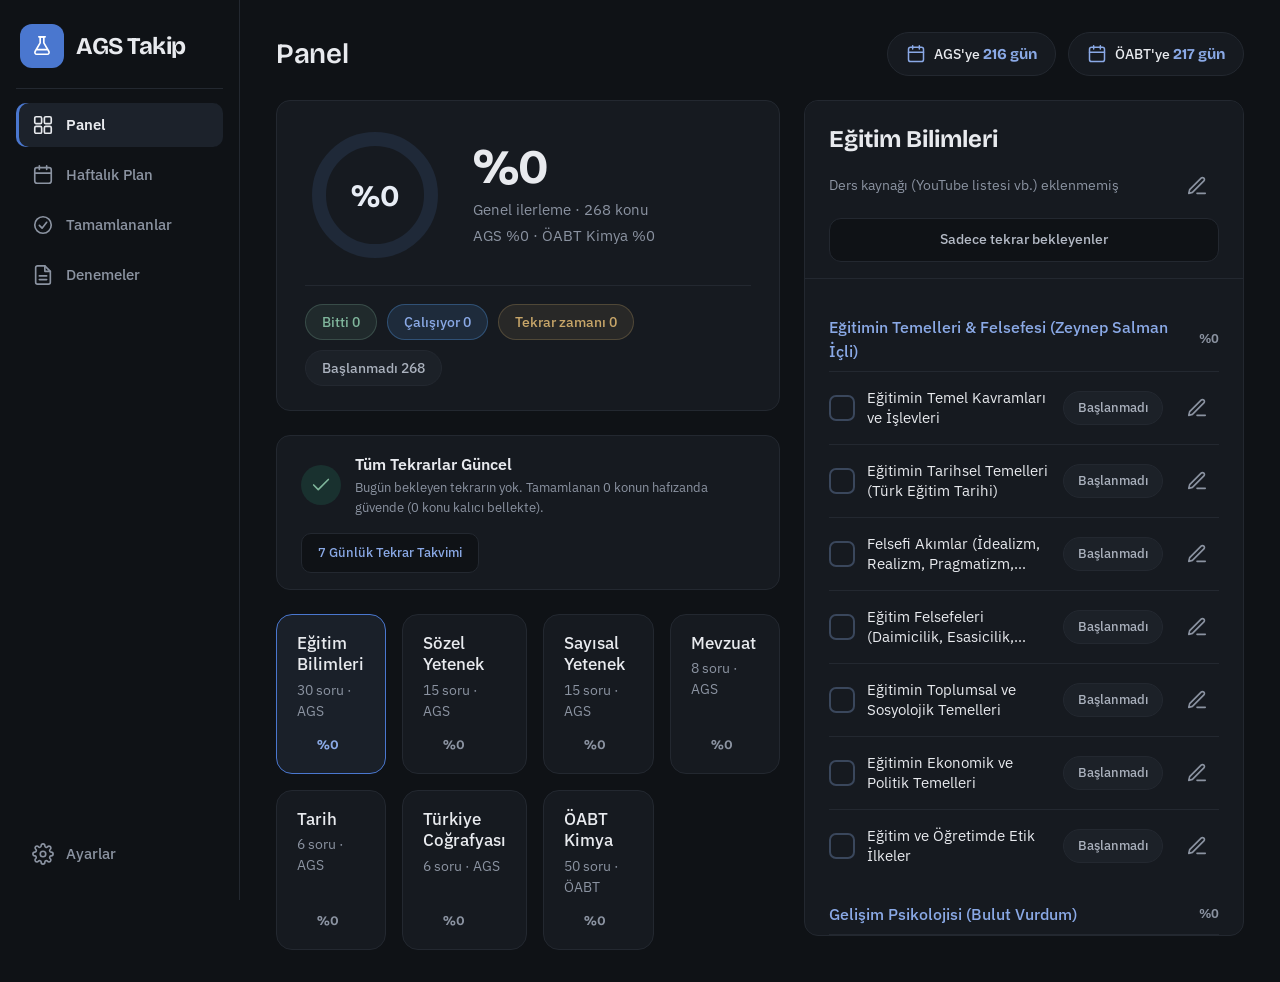
==== commit 7a85d69b: "Guncelleme: En son versiyon dosyalari, test senaryolari ve proje dokumantasyonu eklendi" ====
--- a/index.html
+++ b/index.html
@@ -3067,6 +3067,510 @@
   color: var(--amber);
   background: rgba(242, 184, 75, 0.12);
   border: 1px solid rgba(242, 184, 75, 0.3);
+}
+
+/* ==========================================================================
+   İNTERAKTİF HAFTALIK PLAN, ALT SAYFA (DIALOG) VE BİLDİRİM
+   ========================================================================== */
+.toast {
+  position: fixed;
+  left: 50%;
+  bottom: 28px;
+  transform: translateX(-50%);
+  z-index: 3000;
+  display: flex;
+  align-items: center;
+  gap: 16px;
+  max-width: calc(100vw - 32px);
+  padding: 12px 20px;
+  background: #1b2434;
+  border: 1px solid #2b394e;
+  border-radius: 14px;
+  color: var(--ink);
+  font-size: 15px;
+}
+.toast[hidden] { display: none; }
+.toast .toast-undo {
+  height: 44px;
+  min-height: 44px;
+  padding: 0 16px;
+  border-radius: 12px;
+  background: transparent;
+  border: 1px solid var(--blue-light);
+  color: var(--blue-light);
+  font-weight: 600;
+}
+
+.pl-wrap { display: flex; flex-direction: column; gap: 20px; max-width: 920px; }
+
+.pl-btn {
+  display: inline-flex;
+  align-items: center;
+  justify-content: center;
+  gap: 8px;
+  height: 48px;
+  min-height: 48px;
+  padding: 0 20px;
+  border-radius: var(--radius-btn);
+  background: transparent;
+  border: 1px solid #2b394e;
+  color: var(--helper);
+  font-weight: 500;
+  font-size: 15px;
+}
+.pl-btn:hover { border-color: var(--blue-light); color: var(--ink); }
+.pl-btn-primary { background: var(--blue); border-color: var(--blue); color: #fff; font-weight: 600; }
+.pl-btn-primary:hover { background: #1d4fd0; border-color: #1d4fd0; color: #fff; }
+.pl-btn-lg { height: 52px; padding: 0 28px; font-size: 16px; }
+.pl-btn:disabled { opacity: 0.45; cursor: not-allowed; }
+
+.pl-top {
+  display: flex;
+  align-items: center;
+  justify-content: space-between;
+  gap: 16px;
+  flex-wrap: wrap;
+}
+.pl-top-info { display: flex; flex-direction: column; gap: 10px; min-width: 260px; flex: 1; }
+.pl-range { font-family: "Bricolage Grotesque", sans-serif; font-size: 22px; font-weight: 700; }
+.pl-sub { color: var(--ink-sec); font-size: 14px; }
+.pl-prog { display: flex; align-items: center; gap: 14px; color: var(--helper); font-size: 14px; }
+.pl-bar { flex: 1; max-width: 320px; height: 8px; background: var(--line); border-radius: 9999px; overflow: hidden; }
+.pl-bar i { display: block; height: 100%; background: var(--blue); border-radius: 9999px; }
+.pl-top-act { display: flex; gap: 10px; flex-wrap: wrap; }
+
+.pl-empty {
+  background: var(--card);
+  border: 1px solid var(--line);
+  border-radius: var(--radius-card);
+  padding: 48px 28px;
+  text-align: center;
+  display: flex;
+  flex-direction: column;
+  align-items: center;
+  gap: 12px;
+}
+.pl-empty-ico { color: var(--blue-light); }
+.pl-empty-ico svg { width: 40px; height: 40px; }
+.pl-empty h2 { margin: 0; font-size: 26px; }
+.pl-empty p { margin: 0 0 8px; max-width: 460px; color: var(--ink-sec); }
+
+.pl-strip { display: grid; grid-template-columns: repeat(7, 1fr); gap: 10px; }
+.pl-day {
+  display: flex;
+  flex-direction: column;
+  align-items: center;
+  gap: 2px;
+  min-height: 84px;
+  padding: 10px 4px;
+  background: var(--card);
+  border: 1px solid var(--line);
+  border-radius: 16px;
+  color: var(--helper);
+}
+.pl-day-ad { font-size: 13px; color: var(--ink-sec); }
+.pl-day-no { font-family: "Bricolage Grotesque", sans-serif; font-size: 22px; color: var(--ink); line-height: 1.1; }
+.pl-day-ct { font-size: 12px; color: var(--ink-sec); }
+.pl-day.today { border-color: var(--today-border); }
+.pl-day.sel { background: var(--blue); border-color: var(--blue); }
+.pl-day.sel .pl-day-ad, .pl-day.sel .pl-day-no, .pl-day.sel .pl-day-ct { color: #fff; }
+.pl-day.bos .pl-day-no { color: var(--ink-sec); }
+
+.pl-day-card {
+  background: var(--card);
+  border: 1px solid var(--line);
+  border-radius: var(--radius-card);
+  padding: 24px 28px;
+  display: flex;
+  flex-direction: column;
+  gap: 16px;
+}
+.pl-day-head { display: flex; align-items: center; justify-content: space-between; gap: 16px; flex-wrap: wrap; }
+.pl-day-title { margin: 0; font-size: 26px; }
+.pl-day-date { color: var(--ink-sec); font-size: 14px; }
+.pl-sw-row { display: flex; align-items: center; gap: 12px; color: var(--helper); font-size: 15px; }
+.pl-switch {
+  position: relative;
+  width: 56px;
+  height: 44px;
+  background: transparent;
+  padding: 0;
+}
+.pl-switch::before {
+  content: '';
+  position: absolute;
+  left: 0; top: 8px;
+  width: 56px; height: 28px;
+  border-radius: 9999px;
+  background: #2b394e;
+  transition: background 0.15s ease;
+}
+.pl-switch i {
+  position: absolute;
+  left: 3px; top: 11px;
+  width: 22px; height: 22px;
+  border-radius: 50%;
+  background: #fff;
+  transition: transform 0.15s ease;
+}
+.pl-switch.on::before { background: var(--blue); }
+.pl-switch.on i { transform: translateX(28px); }
+
+.pl-ses { display: flex; flex-direction: column; }
+.pl-ses-head {
+  display: flex;
+  justify-content: space-between;
+  align-items: baseline;
+  padding: 6px 2px;
+  color: var(--blue-light);
+  font-weight: 500;
+  font-size: 15px;
+}
+.pl-ses-saat { color: var(--ink-sec); font-size: 14px; }
+
+.pl-row {
+  display: flex;
+  align-items: center;
+  gap: 14px;
+  padding: 12px 0;
+  border-top: 1px solid var(--line);
+}
+.pl-chk {
+  flex: 0 0 auto;
+  width: 44px;
+  height: 44px;
+  border-radius: 50%;
+  background: transparent;
+  border: 2px solid #3a475c;
+  color: #fff;
+  display: flex;
+  align-items: center;
+  justify-content: center;
+}
+.pl-chk svg { width: 22px; height: 22px; }
+.pl-chk.on { background: var(--green); border-color: var(--green); color: #0b0f16; }
+.pl-chk:disabled { cursor: default; }
+.pl-row-body { flex: 1; min-width: 0; display: flex; flex-direction: column; gap: 2px; }
+.pl-row-time { font-size: 13px; color: var(--ink-sec); }
+.pl-row-title { font-size: 16px; line-height: 1.35; }
+.pl-row.done .pl-row-title { color: var(--ink-sec); text-decoration: line-through; }
+.pl-row-meta { display: flex; gap: 8px; flex-wrap: wrap; margin-top: 2px; }
+.pl-tag, .pl-state, .sh-tag {
+  display: inline-flex;
+  align-items: center;
+  padding: 2px 10px;
+  border-radius: 9999px;
+  font-size: 12px;
+  background: var(--badge-neutral-bg);
+  color: var(--badge-neutral-text);
+  border: 1px solid #263248;
+}
+.pl-tekrar .pl-tag { color: var(--amber); }
+.pl-aksam .pl-tag { color: var(--blue-light); }
+.pl-state.ok { color: var(--green); }
+.pl-row-act { display: flex; gap: 4px; }
+.pl-ico {
+  width: 44px;
+  height: 44px;
+  border-radius: 12px;
+  background: transparent;
+  color: var(--ink-sec);
+  display: flex;
+  align-items: center;
+  justify-content: center;
+}
+.pl-ico:hover { background: #1b2434; color: var(--ink); }
+.pl-mola {
+  margin: 6px 0;
+  padding: 8px 14px;
+  border-radius: 12px;
+  background: var(--card-dark);
+  color: var(--ink-sec);
+  font-size: 14px;
+  text-align: center;
+}
+.pl-bos { padding: 18px; text-align: center; color: var(--ink-sec); }
+.pl-add {
+  display: inline-flex;
+  align-items: center;
+  justify-content: center;
+  gap: 8px;
+  height: 48px;
+  border-radius: var(--radius-btn);
+  border: 1px dashed #2b394e;
+  background: transparent;
+  color: var(--blue-light);
+  font-weight: 500;
+}
+.pl-add:hover { border-color: var(--blue-light); }
+
+/* ---------- Alt sayfa (dialog) ---------- */
+dialog.sheet {
+  width: 640px;
+  max-width: calc(100vw - 32px);
+  max-height: calc(100vh - 48px);
+  padding: 0;
+  background: var(--modal-bg);
+  border: 1px solid var(--line);
+  border-radius: 24px;
+  color: var(--ink);
+  box-shadow: none;
+  overflow: hidden;
+}
+dialog.sheet[open] { display: flex; }
+dialog.sheet::backdrop { background: rgba(0, 0, 0, 0.7); backdrop-filter: blur(4px); }
+.sh-wrap { display: flex; flex-direction: column; width: 100%; max-height: calc(100vh - 48px); }
+.sh-head { display: flex; align-items: flex-start; justify-content: space-between; gap: 12px; padding: 24px 28px 8px; }
+.sh-title { margin: 0; font-size: 26px; }
+.sh-sub { color: var(--ink-sec); font-size: 14px; margin-top: 2px; }
+.sh-x { width: 44px; height: 44px; border-radius: 12px; background: transparent; color: var(--ink-sec); display: flex; align-items: center; justify-content: center; }
+.sh-x:hover { background: #1b2434; color: var(--ink); }
+.sh-body { flex: 1; overflow-y: auto; padding: 8px 28px 20px; display: flex; flex-direction: column; gap: 22px; }
+.sh-list { gap: 4px; }
+.sh-sec h3 { margin: 0 0 10px; font-size: 16px; font-weight: 600; }
+.sh-hint { margin: 8px 0 0; font-size: 13px; color: var(--ink-sec); line-height: 1.5; }
+.sh-uyari { margin: 0; color: var(--amber); font-size: 14px; }
+.sh-chips { display: flex; flex-wrap: wrap; gap: 8px; }
+.sh-chips-row { padding: 0 28px 8px; }
+.sh-chip {
+  display: inline-flex;
+  flex-direction: column;
+  align-items: flex-start;
+  justify-content: center;
+  min-height: 48px;
+  padding: 6px 16px;
+  border-radius: 14px;
+  background: transparent;
+  border: 1px solid #2b394e;
+  color: var(--helper);
+  text-align: left;
+}
+.sh-chip small { font-size: 12px; color: var(--ink-sec); }
+.sh-chip.sm { min-height: 44px; flex-direction: row; align-items: center; border-radius: 9999px; padding: 0 16px; font-size: 14px; }
+.sh-chip.on { background: var(--card-selected-bg); border-color: var(--blue); color: var(--ink); }
+.sh-days { display: grid; grid-template-columns: repeat(7, 1fr); gap: 8px; }
+.sh-gun {
+  height: 48px;
+  border-radius: 14px;
+  background: transparent;
+  border: 1px solid #2b394e;
+  color: var(--helper);
+  font-weight: 500;
+}
+.sh-gun.on { background: var(--blue); border-color: var(--blue); color: #fff; }
+.sh-seg { display: grid; grid-template-columns: repeat(5, 1fr); gap: 4px; padding: 4px; background: var(--card-dark); border: 1px solid var(--line); border-radius: 14px; }
+.sh-seg-b { height: 44px; border-radius: 10px; background: transparent; color: var(--helper); font-weight: 500; }
+.sh-seg-b.on { background: var(--blue); color: #fff; }
+.sh-ozet { padding: 14px 16px; border-radius: 14px; background: var(--card-dark); border: 1px solid var(--line); font-size: 14px; color: var(--helper); line-height: 1.5; }
+.sh-ozet b { color: var(--ink); }
+.sh-foot { display: flex; align-items: center; justify-content: flex-end; gap: 10px; padding: 16px 28px 24px; border-top: 1px solid var(--line); }
+.sh-ozel { justify-content: stretch; }
+.sh-input {
+  flex: 1;
+  min-width: 0;
+  height: 48px;
+  padding: 0 16px;
+  border-radius: 14px;
+  background: var(--card-dark);
+  border: 1px solid var(--line);
+  color: var(--ink);
+}
+.sh-grup { margin-top: 14px; padding: 4px 2px; color: var(--blue-light); font-size: 15px; font-weight: 500; }
+.sh-konu {
+  display: flex;
+  align-items: center;
+  justify-content: space-between;
+  gap: 12px;
+  min-height: 48px;
+  padding: 8px 14px;
+  border-radius: 12px;
+  background: transparent;
+  color: var(--ink);
+  text-align: left;
+}
+.sh-konu:hover { background: #1b2434; }
+.sh-konu-ad { font-size: 15px; line-height: 1.35; }
+.sh-konu-meta { display: flex; gap: 6px; flex-shrink: 0; flex-wrap: wrap; justify-content: flex-end; }
+.sh-tag.plan { color: var(--amber); }
+.sh-bos { padding: 28px; text-align: center; color: var(--ink-sec); }
+
+@media (max-width: 700px) {
+  .pl-strip { gap: 6px; }
+  .pl-day { min-height: 76px; padding: 8px 2px; }
+  .pl-day-card { padding: 18px 16px; }
+  .pl-row-act { flex-direction: column; }
+  dialog.sheet { width: 100vw; max-width: 100vw; max-height: 92vh; margin: auto 0 0; border-radius: 24px 24px 0 0; }
+  .sh-head, .sh-body, .sh-foot { padding-left: 18px; padding-right: 18px; }
+  .sh-chips-row { padding-left: 18px; padding-right: 18px; }
+}
+
+/* ==========================================================================
+   SADE TEMA — koyu zemin, tek vurgu rengi, düz yüzeyler.
+   Bu blok dosyanın sonundadır ve önceki kuralların renklerini ezer.
+   ========================================================================== */
+:root {
+  --bg: #0f1216;
+  --sidebar: #0f1216;
+  --card: #161a20;
+  --line: #232830;
+  --card-dark: #0f1216;
+  --ink: #e8eaee;
+  --ink-sec: #8b93a1;
+  --muted: #8b93a1;
+  --helper: #b4bac5;
+  --blue: #4a77cf;
+  --blue-light: #8aa9e6;
+  --green: #7fb59b;
+  --amber: #c8a669;
+  --badge-neutral-text: #aab1bd;
+  --badge-neutral-bg: #1c2128;
+  --card-selected-border: #4a77cf;
+  --card-selected-bg: #1a2029;
+  --today-bg: #1a2029;
+  --today-border: #4a77cf;
+  --modal-bg: #171b21;
+  --modal-danger: #e08c85;
+  --radius-card: 14px;
+  --radius-btn: 10px;
+}
+* { scrollbar-color: #2c333d transparent; }
+::-webkit-scrollbar-thumb { background-color: #2c333d; }
+::-webkit-scrollbar-thumb:hover { background-color: #3a424e; }
+::-webkit-scrollbar-thumb:active { background-color: var(--blue-light); }
+
+/* Başlık ve kartlar */
+.head h1 { font-size: 28px; font-weight: 600; letter-spacing: -0.01em; }
+.card { padding: 20px 24px; box-shadow: none; }
+
+/* Menü: dolu mavi blok yerine sakin seçili durum */
+.nav-item { height: 44px; min-height: 44px; border-radius: 10px; color: var(--ink-sec); font-weight: 500; }
+.nav-item:hover { background: #181c22; color: var(--ink); }
+.nav-item.active { background: #1c222b; color: var(--ink); font-weight: 600; box-shadow: inset 3px 0 0 var(--blue); }
+@media (max-width: 820px) {
+  .sidebar { background: rgba(15, 18, 22, 0.96); }
+  .nav-item.active { box-shadow: inset 0 -2px 0 var(--blue); }
+}
+
+/* Rozetler ve durum hapları: soluk, doymuş renk yok */
+.badge-green { background: rgba(127, 181, 155, 0.10); color: var(--green); border-color: rgba(127, 181, 155, 0.25); }
+.badge-amber { background: rgba(200, 166, 105, 0.10); color: var(--amber); border-color: rgba(200, 166, 105, 0.25); }
+.topic-status-pill.s1 { background: rgba(138, 169, 230, 0.10); color: var(--blue-light); border-color: rgba(138, 169, 230, 0.25); }
+.topic-status-pill.s2 { background: rgba(127, 181, 155, 0.10); color: var(--green); border-color: rgba(127, 181, 155, 0.25); }
+.topic-status-pill.s3 { background: rgba(200, 166, 105, 0.10); color: var(--amber); border-color: rgba(200, 166, 105, 0.25); }
+.tekrar-tag { background: rgba(200, 166, 105, 0.10); color: var(--amber); border-color: rgba(200, 166, 105, 0.25); }
+
+/* Renkli degrade ve mor/yeşil vurgular tek düz yüzeye döner */
+.wizard-card, .evening-box, .wiz-boost-box, .sure-info-card.active-cta,
+.task.task-repeat, .task.task-evening, .today-tag {
+  background: var(--card) !important;
+  background-image: none !important;
+  border-color: var(--line) !important;
+  box-shadow: none !important;
+}
+.btn-primary, .btn-wizard-toggle, .chip-btn.active, .tab-btn.active, .plan-tab-btn.active,
+.chip-aksam.active, .chip-btn.chip-highlight.active {
+  background: var(--blue) !important;
+  background-image: none !important;
+  border-color: var(--blue) !important;
+  color: #fff !important;
+  box-shadow: none !important;
+}
+.table-bar .bar i { background: var(--blue) !important; background-image: none !important; }
+
+/* Haftalık plan */
+.toast { background: #1c2128; border-color: #2c333d; }
+.pl-btn { border-color: #2c333d; }
+.pl-btn-primary:hover { background: #3f69b8; border-color: #3f69b8; }
+.pl-day { border-radius: 12px; }
+.pl-day.sel { background: #1c222b; border-color: var(--blue); }
+.pl-chk { border-color: #3a414d; }
+.pl-chk.on { background: var(--green); border-color: var(--green); color: #0f1216; }
+.pl-row { border-top-color: #1e242b; }
+
+/* ---------- Tamamlananlar sekmesi ---------- */
+.gc-wrap { display: flex; flex-direction: column; gap: 16px; max-width: 920px; }
+.gc-stats { display: grid; grid-template-columns: repeat(4, 1fr); gap: 12px; }
+.gc-stat { background: var(--card); border: 1px solid var(--line); border-radius: var(--radius-card); padding: 16px 18px; }
+.gc-stat-n { font-family: "Bricolage Grotesque", -apple-system, BlinkMacSystemFont, sans-serif; font-size: 26px; font-weight: 600; line-height: 1.15; color: var(--ink); }
+.gc-stat-n small { font-size: 15px; font-weight: 500; color: var(--ink-sec); }
+.gc-stat-l { margin-top: 4px; font-size: 13px; color: var(--ink-sec); }
+.gc-card { background: var(--card); border: 1px solid var(--line); border-radius: var(--radius-card); padding: 18px 20px; }
+.gc-card-head { display: flex; align-items: baseline; justify-content: space-between; gap: 12px; margin-bottom: 14px; }
+.gc-card-head h2 { margin: 0; font-size: 17px; font-weight: 600; color: var(--ink); }
+.gc-card-head span { font-size: 13px; color: var(--ink-sec); }
+.gc-days { display: grid; grid-template-columns: repeat(7, 1fr); gap: 8px; }
+.gc-day { display: flex; flex-direction: column; align-items: center; gap: 6px; min-width: 0; }
+.gc-day-n { height: 18px; font-size: 13px; font-weight: 600; color: var(--helper); }
+.gc-day-bar { width: 100%; max-width: 44px; height: 84px; display: flex; align-items: flex-end; background: #1a1f26; border-radius: 8px; overflow: hidden; }
+.gc-day-bar i { display: block; width: 100%; background: var(--blue); border-radius: 8px 8px 0 0; opacity: 0.7; }
+.gc-day.today .gc-day-bar i { opacity: 1; }
+.gc-day-ad { font-size: 12px; color: var(--ink-sec); }
+.gc-day.today .gc-day-ad { color: var(--ink); font-weight: 600; }
+.gc-day-sure { font-size: 11px; color: var(--ink-sec); white-space: nowrap; }
+.gc-ders-row { display: grid; grid-template-columns: minmax(110px, 170px) 1fr 64px 84px; gap: 12px; align-items: center; padding: 8px 0; }
+.gc-ders-ad { font-size: 14px; color: var(--ink); }
+.gc-bar { height: 8px; border-radius: 9999px; background: #1f252d; overflow: hidden; }
+.gc-bar i { display: block; height: 100%; background: var(--blue); border-radius: 9999px; }
+.gc-ders-say { text-align: right; font-size: 13px; color: var(--helper); font-variant-numeric: tabular-nums; }
+.gc-ders-sure { text-align: right; font-size: 13px; color: var(--ink-sec); }
+.gc-chips { display: flex; flex-wrap: wrap; gap: 8px; margin-bottom: 6px; }
+.gc-chip { height: 36px; padding: 0 14px; border-radius: 9999px; background: transparent; border: 1px solid var(--line); color: var(--helper); font-size: 13px; font-weight: 500; }
+.gc-chip.on { background: #1c222b; border-color: var(--blue); color: var(--ink); }
+.gc-grup { margin-top: 14px; }
+.gc-grup-head { display: flex; align-items: baseline; justify-content: space-between; gap: 12px; padding: 6px 0 8px; border-bottom: 1px solid var(--line); }
+.gc-grup-head b { font-size: 14px; font-weight: 600; color: var(--ink); }
+.gc-grup-head span { font-size: 13px; color: var(--ink-sec); }
+.gc-row { display: flex; align-items: center; gap: 12px; padding: 10px 0; border-bottom: 1px solid #1c2127; }
+.gc-tik { flex: 0 0 auto; width: 26px; height: 26px; border-radius: 50%; display: flex; align-items: center; justify-content: center; background: rgba(127, 181, 155, 0.14); color: var(--green); }
+.gc-tik svg { width: 15px; height: 15px; }
+.gc-row-body { flex: 1; min-width: 0; }
+.gc-row-ad { font-size: 14.5px; line-height: 1.35; color: var(--ink); }
+.gc-row-meta { display: flex; flex-wrap: wrap; gap: 10px; margin-top: 2px; font-size: 12.5px; color: var(--ink-sec); }
+.gc-tk.ok { color: var(--green); }
+.gc-tk.due { color: var(--amber); }
+.gc-row-sure { flex: 0 0 auto; font-size: 13px; color: var(--helper); font-variant-numeric: tabular-nums; }
+.gc-daha { width: 100%; height: 44px; margin-top: 14px; border-radius: var(--radius-btn); background: transparent; border: 1px solid var(--line); color: var(--helper); font-weight: 500; }
+.gc-daha:hover { border-color: var(--blue); color: var(--ink); }
+.gc-bos { display: flex; flex-direction: column; gap: 6px; padding: 36px 20px; text-align: center; border: 1px dashed var(--line); border-radius: var(--radius-card); color: var(--ink-sec); }
+.gc-bos b { color: var(--ink); font-size: 16px; font-weight: 600; }
+.gc-not { margin: 0; font-size: 12.5px; color: var(--ink-sec); }
+@media (max-width: 820px) {
+  .gc-stats { grid-template-columns: repeat(2, 1fr); }
+  .gc-ders-row { grid-template-columns: 1fr auto auto; gap: 6px 12px; }
+  .gc-ders-row .gc-bar { grid-column: 1 / -1; grid-row: 2; }
+}
+
+/* ---------- Plan sihirbazı: yeni seçenekler ---------- */
+.sh-seg.c2 { grid-template-columns: repeat(2, 1fr); }
+.sh-seg.c3 { grid-template-columns: repeat(3, 1fr); }
+.sh-seg.c4 { grid-template-columns: repeat(4, 1fr); }
+.sh-seg.c6 { grid-template-columns: repeat(6, 1fr); }
+.sh-seg-b.on { background: var(--blue); color: #fff; }
+.sh-gap { height: 8px; }
+.sh-inline { display: flex; align-items: center; flex-wrap: wrap; gap: 14px; margin-top: 10px; }
+.sh-link { background: transparent; border: 0; padding: 8px 0; color: var(--blue-light); font-weight: 600; font-size: 14px; text-decoration: underline; text-underline-offset: 3px; }
+.sh-gunler { display: flex; flex-direction: column; gap: 8px; }
+.sh-gunrow { display: grid; grid-template-columns: 92px 1fr auto; gap: 10px; align-items: center; }
+.sh-gunad { font-size: 14px; color: var(--helper); }
+.sh-gunrow .sh-seg { grid-template-columns: repeat(4, 1fr); padding: 3px; }
+.sh-gunrow .sh-seg-b { height: 38px; font-size: 13px; padding: 0 4px; }
+.sh-aksam-b { height: 44px; padding: 0 14px; border-radius: 10px; background: transparent; border: 1px solid var(--line); color: var(--helper); font-size: 13px; font-weight: 500; }
+.sh-aksam-b.on { background: #1c222b; border-color: var(--blue); color: var(--ink); }
+.sh-onizle { display: flex; flex-direction: column; gap: 8px; }
+.sh-onizle-gun { display: grid; grid-template-columns: repeat(7, 1fr); gap: 6px; margin: 2px 0; }
+.sh-onizle-gun span { display: flex; flex-direction: column; align-items: center; gap: 2px; padding: 8px 0; border-radius: 10px; background: #12161b; color: var(--ink-sec); font-size: 15px; font-weight: 600; }
+.sh-onizle-gun span.var { color: var(--ink); background: #1c222b; }
+.sh-onizle-gun i { font-style: normal; font-size: 11px; font-weight: 500; color: var(--ink-sec); }
+.sh-grup-satir { display: flex; align-items: center; justify-content: space-between; gap: 12px; }
+.sh-konu-satir { display: flex; align-items: stretch; gap: 8px; }
+.sh-konu-satir .sh-konu { flex: 1; min-width: 0; }
+.sh-konu.kapali { opacity: 0.55; }
+.sh-mini { flex: 0 0 auto; min-height: 36px; padding: 0 12px; border-radius: 9px; background: transparent; border: 1px solid var(--line); color: var(--helper); font-size: 12.5px; font-weight: 500; white-space: nowrap; }
+.sh-mini:hover { border-color: var(--blue); color: var(--ink); }
+@media (max-width: 560px) {
+  .sh-gunrow { grid-template-columns: 1fr auto; }
+  .sh-gunrow .sh-gunad { grid-column: 1 / -1; }
+  .sh-seg.c6 { grid-template-columns: repeat(3, 1fr); }
 }
 
 </style>
@@ -3692,6 +4196,7 @@
     oabt: svg('<path d="M9 3h6M10 3v6L4.5 19a1.6 1.6 0 0 0 1.4 2.4h12.2a1.6 1.6 0 0 0 1.4-2.4L14 9V3"/><path d="M7.5 15h9"/>'),
     deneme: svg('<path d="M14 2H6a2 2 0 0 0-2 2v16a2 2 0 0 0 2 2h12a2 2 0 0 0 2-2V8z"/><polyline points="14 2 14 8 20 8"/><line x1="16" y1="13" x2="8" y2="13"/><line x1="16" y1="17" x2="8" y2="17"/>'),
     plan: svg('<rect x="3" y="4" width="18" height="17" rx="2.5"/><path d="M16 2v4M8 2v4M3 10h18"/>'),
+    gecmis: svg('<circle cx="12" cy="12" r="9"/><polyline points="8 12.5 11 15.5 16 9"/>'),
     sureler: svg('<circle cx="12" cy="12" r="9"/><polygon points="10 8 16 12 10 16 10 8"/>'),
     settings: svg('<circle cx="12" cy="12" r="3"/><path d="M19.4 15a1.7 1.7 0 0 0 .3 1.9l.1.1a2 2 0 1 1-2.8 2.8l-.1-.1a1.7 1.7 0 0 0-1.9-.3 1.7 1.7 0 0 0-1 1.5V21a2 2 0 1 1-4 0v-.1a1.7 1.7 0 0 0-1.1-1.5 1.7 1.7 0 0 0-1.9.3l-.1.1a2 2 0 1 1-2.8-2.8l.1-.1a1.7 1.7 0 0 0 .3-1.9 1.7 1.7 0 0 0-1.5-1H3a2 2 0 1 1 0-4h.1a1.7 1.7 0 0 0 1.5-1.1 1.7 1.7 0 0 0-.3-1.9l-.1-.1a2 2 0 1 1 2.8-2.8l.1.1a1.7 1.7 0 0 0 1.9.3H9a1.7 1.7 0 0 0 1-1.5V3a2 2 0 1 1 4 0v.1a1.7 1.7 0 0 0 1 1.5 1.7 1.7 0 0 0 1.9-.3l.1-.1a2 2 0 1 1 2.8 2.8l-.1.1a1.7 1.7 0 0 0-.3 1.9V9a1.7 1.7 0 0 0 1.5 1H21a2 2 0 1 1 0 4h-.1a1.7 1.7 0 0 0-1.5 1z"/>'),
     cal: svg('<rect x="3" y="4" width="18" height="17" rx="2.5"/><path d="M16 2v4M8 2v4M3 10h18"/>'),
@@ -3699,7 +4204,9 @@
     pen: svg('<path d="M12 20h9"/><path d="M16.5 3.5a2.121 2.121 0 0 1 3 3L7 19l-4 1 1-4L16.5 3.5z"/>'),
     check: svg('<polyline points="20 6 9 17 4 12"/>'),
     trash: svg('<polyline points="3 6 5 6 21 6"/><path d="M19 6v14a2 2 0 0 1-2 2H7a2 2 0 0 1-2-2V6m3 0V4a2 2 0 0 1 2-2h4a2 2 0 0 1 2 2v2"/>'),
-    play: svg('<polygon points="5 3 19 12 5 21 5 3"/>')
+    play: svg('<polygon points="5 3 19 12 5 21 5 3"/>'),
+    x: svg('<line x1="18" y1="6" x2="6" y2="18"/><line x1="6" y1="6" x2="18" y2="18"/>'),
+    plus: svg('<line x1="12" y1="5" x2="12" y2="19"/><line x1="5" y1="12" x2="19" y2="12"/>')
   };
 
   /* ================= Veri ================= */
@@ -3715,21 +4222,25 @@
       linkler: {},    // konuId -> video/kaynak adresi
       dersLink: {},   // dersId -> oynatma listesi / kanal adresi
       tekrar: {},     // konuId -> { n: kaçıncı tekrar, sonraki: 'YYYY-MM-DD', sonTekrar: 'YYYY-MM-DD' }
+      bitis: {},      // konuId -> { t: bitiş tarihi 'YYYY-MM-DD', dk: o gün için sayılan süre (dakika) }
       istatistik: { seri: 0, sonTarih: '', toplamTekrar: 0 },
       denemeler: [],  // {id, tur, ad, tarih, d, y, b, net}
       plan: plan,     // gün indeksi -> [{t, done}]
       tarih: { ags: '2027-07-10', oabt: '2027-07-11', onayli: false },
       hiz: 2.0,       // varsayılan video oynatma hızı (2.0x)
       hedef: 2.0,     // günlük hedef izleme/çalışma süresi (saat)
+      planHafta: '',  // planın ait olduğu haftanın Pazartesi tarihi (YYYY-MM-DD)
       planAyarlar: {  // akıllı planlayıcı tercihleri
-        paket: 'kutuphane_tam', // 14'e kadar EB, 14 sonrası ÖABT Kimya
-        hiz: 2.0,
-        gunlukSaat: 7.0, // 09:00 - 17:00 mesaisi (8 saat) - 1 saat mola = 7 saat net çalışma
-        aktifGunler: [true, true, true, true, true, false, false], // Pzt-Cuma (9-5 Kütüphane)
-        aksamGunler: [true, true, true, true, false, false, false], // 21:00-00:00 arası 90 dk akşam etüdü (Pzt-Per)
-        tekrarModu: 'gunluk1saat', // 'gunluk1saat', 'haftalik1gun', 'yok'
-        saatler: [7, 7, 7, 7, 7, 0, 0],
-        seciliDersler: ['eb', 'ok']
+        v2: true,
+        hiz: 1.5,
+        aktifGunler: [true, true, true, true, true, false, false], // (eski alan) Pzt-Cuma kütüphane
+        gunSablon: ['tam', 'tam', 'tam', 'tam', 'tam', 'yok', 'yok'], // gün başına: yok | tam | sabah | ogle
+        aksamGunler: [true, true, true, true, false, false, false], // 21:00-22:30 akşam etüdü (Pzt-Per)
+        seciliDersler: ['eb', 'ok'],
+        duzen: 'donusumlu',   // sirali | donusumlu | agirlikli
+        maks: 0,              // günlük en fazla konu (0 = sınırsız)
+        sureMod: 'gercek',    // gercek (video süresi) | sabit (45 dk ÷ hız)
+        atla: {}              // konuId -> true: plana alınmayacak konular
       }
     };
   }
@@ -3742,6 +4253,7 @@
         Object.keys(d).forEach(function (k) { if (r[k] !== undefined) d[k] = r[k]; });
         for (var i = 0; i < 7; i++) if (!Array.isArray(d.plan[i])) d.plan[i] = [];
         if (!d.istatistik) d.istatistik = { seri: 0, sonTarih: '', toplamTekrar: 0 };
+        if (!d.bitis || typeof d.bitis !== 'object') d.bitis = {};
         if (!d.planAyarlar) d.planAyarlar = varsayilan().planAyarlar;
       }
     } catch (e) {
@@ -3760,7 +4272,7 @@
     acikNot: {},
     sadeceTekrar: false,
     takvimAcik: false,
-    sureHiz: S.hiz || 2.0,
+    sureHiz: (S.planAyarlar && S.planAyarlar.hiz) || S.hiz || 2.0,   // tek hız ayarı: planAyarlar.hiz
     sureHedef: S.hedef || 2.0,
     sureKat: 'eb',
     planWizardAcik: false,
@@ -3872,6 +4384,15 @@
   function durumAyarla(id, v) {
     if (v) S.durum[id] = v; else delete S.durum[id];
     var bugun = bugunStr();
+    if (!S.bitis) S.bitis = {};
+    if (v === 2) {
+      if (!S.bitis[id]) {
+        var kbi = konuBul(id);
+        S.bitis[id] = { t: bugun, dk: konuSuresi((S.planAyarlar && S.planAyarlar.hiz) || 1.5, kbi ? kbi.d.id : null) };
+      }
+    } else if (v !== 3) {
+      delete S.bitis[id];
+    }
     if (v === 2) {
       // Bitti yapıldığında: İlk tekrar tam 1 hafta (7 gün) sonraya kurulur!
       if (!S.tekrar[id]) {
@@ -3894,12 +4415,31 @@
     // 2. ve sonraki tekrarlar bittiyse -> her ay (30 gün)
     var sonrakiGunler = (yeniN === 1 ? 21 : 30);
 
+    // Geri alma için önceki durumu sakla
+    ui.geriAl = {
+      id: id,
+      tekrar: S.tekrar[id] ? JSON.parse(JSON.stringify(S.tekrar[id])) : null,
+      durum: S.durum[id] || 0,
+      ist: JSON.parse(JSON.stringify(S.istatistik || { seri: 0, sonTarih: '', toplamTekrar: 0 })),
+      gorevler: []
+    };
+
     S.tekrar[id] = {
       n: yeniN,
       sonraki: gunEkle(bugun, sonrakiGunler),
       sonTekrar: bugun
     };
-    S.durum[id] = 2; // Tekrar Bitti (Taze Hafıza) durumuna yükselir!
+    S.durum[id] = 2; // Tekrar Bitti (Taze Hafıza) durumuna yükselir
+
+    // Haftalık plandaki bu konunun bekleyen tekrar blokları da tamamlanır
+    for (var pg = 0; pg < 7; pg++) {
+      (S.plan[pg] || []).forEach(function (t) {
+        if (t.tip === 'tekrar' && t.repeatKonuId === id && !t.done) {
+          t.done = true;
+          ui.geriAl.gorevler.push(t);
+        }
+      });
+    }
 
     // Seri & İstatistik yönetimi
     if (!S.istatistik) S.istatistik = { seri: 0, sonTarih: '', toplamTekrar: 0 };
@@ -3921,13 +4461,13 @@
 
     var msg = '';
     if (yeniN === 1) {
-      msg = '🧠 Harika! 1. tekrar tamamlandı. Bilgi pekişti, sonraki tekrar 3 hafta sonra!';
+      msg = '1. tekrar tamamlandı. Sonraki tekrar 3 hafta sonra.';
     } else if (yeniN === 2) {
-      msg = '🚀 Süper! 2. tekrar tamamlandı. Bu konu Kalıcı Hafıza döngüsüne (Aylık) girdi!';
+      msg = '2. tekrar tamamlandı. Konu aylık kalıcı hafıza döngüsüne girdi.';
     } else {
-      msg = '💎 Tebrikler! ' + yeniN + '. tekrar tamamlandı. Çelik gibi hafıza, sınavda kaçmaz!';
+      msg = yeniN + '. tekrar tamamlandı. Sonraki tekrar 1 ay sonra.';
     }
-    toast(msg);
+    toast(msg, true);
   }
 
   function bugunTekrarlar() {
@@ -4476,462 +5016,739 @@
     return havuz;
   }
 
-  function planProjeksiyonuHesapla() {
-    var paket = ui.planPaket || 'kutuphane_tam';
-    var hiz = ui.planHiz || 2.0;
-    var pool = planIcinKonular(paket, ui.planSeciliDersler);
-    if (!pool.length) pool = planIcinKonular('eb_tumu', []);
-    var toplamVideo = pool.length;
-
-    var saatler = ui.planSaatler || [7, 7, 7, 7, 7, 0, 0];
-    var tekrarModu = ui.planTekrarModu || 'gunluk1saat';
-    var aksamGunler = ui.planAksamGunler || [true, true, true, true, false, false, false];
-
-    var haftalikToplamSaat = 0;
-    var haftalikVideoSaat = 0;
-    var haftalikTekrarSaat = 0;
-    var haftalikAksamSaat = 0;
-    var gunlukVideoSayilari = [0, 0, 0, 0, 0, 0, 0];
-    var gunlukTekrarSaatleri = [0, 0, 0, 0, 0, 0, 0];
-
-    // 2x hızda ort. 45 dk'lık video: 0.75 / hiz saat (~22.5 dakika)
-    var videoBirimSaat = 0.75 / hiz;
-
-    var aktifGunIndices = [];
-    saatler.forEach(function (s, i) { if (s > 0) aktifGunIndices.push(i); });
-    var sonAktifGun = aktifGunIndices.length ? aktifGunIndices[aktifGunIndices.length - 1] : -1;
-
-    var aksamSayisi = 0;
-    for (var i = 0; i < 7; i++) {
-      var s = saatler[i] || 0;
-      var aksam = (aksamGunler && aksamGunler[i]) ? 1.5 : 0;
-      if (aksam > 0) aksamSayisi++;
-      haftalikToplamSaat += (s + aksam);
-      haftalikAksamSaat += aksam;
-
-      if (s > 0) {
-        if (tekrarModu === 'gunluk1saat') {
-          var vSaat = Math.max(0.5, s - 1.0);
-          var tSaat = Math.min(1.0, s);
-          haftalikVideoSaat += vSaat;
-          haftalikTekrarSaat += tSaat;
-          gunlukVideoSayilari[i] = Math.max(1, Math.round(vSaat / videoBirimSaat));
-          gunlukTekrarSaatleri[i] = tSaat;
-        } else if (tekrarModu === 'haftalik1gun') {
-          if (i === sonAktifGun && aktifGunIndices.length > 1) {
-            haftalikTekrarSaat += s;
-            gunlukTekrarSaatleri[i] = s;
-          } else {
-            haftalikVideoSaat += s;
-            gunlukVideoSayilari[i] = Math.max(1, Math.round(s / videoBirimSaat));
-          }
-        } else {
-          haftalikVideoSaat += s;
-          gunlukVideoSayilari[i] = Math.max(1, Math.round(s / videoBirimSaat));
-        }
+  /* ================= İnteraktif Haftalık Plan =================
+     Günlük kütüphane akışı (sabit): 3 oturum Eğitim Bilimleri (09:00-14:00),
+     öğle yemeği, 2 oturum ÖABT Kimya (14:30-16:30), 16:30-17:00 aralıklı tekrar,
+     isteğe bağlı 21:00-22:30 akşam etüdü. Bir konu ≈ 45 dk video / hız.
+     Plan görevleri: { t, done, tip: konu|tekrar|serbest|aksam|ozel, oturum, bas, bit,
+                       konuId, repeatKonuId, ders, n, manual } */
+  var OTURUMLAR = [
+    { id: 's1', ad: '1. Oturum', bas: '09:00', bit: '10:30', grup: 'sabah' },
+    { id: 's2', ad: '2. Oturum', bas: '10:45', bit: '12:15', grup: 'sabah' },
+    { id: 's3', ad: '3. Oturum', bas: '12:30', bit: '14:00', grup: 'sabah' },
+    { id: 's4', ad: '4. Oturum', bas: '14:30', bit: '16:00', grup: 'ogle' },
+    { id: 's5', ad: '5. Oturum', bas: '16:00', bit: '16:30', grup: 'ogle' },
+    { id: 'tk', ad: 'Aralıklı Tekrar', bas: '16:30', bit: '17:00', grup: 'tekrar' },
+    { id: 'ak', ad: 'Akşam Etüdü', bas: '21:00', bit: '22:30', grup: 'aksam' }
+  ];
+  var MOLALAR = [
+    { sonra: 's1', bas: '10:30', bit: '10:45', ad: 'Mola · 15 dk' },
+    { sonra: 's2', bas: '12:15', bit: '12:30', ad: 'Mola · 15 dk' },
+    { sonra: 's3', bas: '14:00', bit: '14:30', ad: 'Öğle yemeği · 30 dk' }
+  ];
+  var GUN_OTURUMLARI = ['s1', 's2', 's3', 's4', 's5'];
+  var TEKRAR_DK = 10;
+  var GUN_KISA = ['Pzt', 'Sal', 'Çar', 'Per', 'Cum', 'Cmt', 'Paz'];
+  var AY_ADLARI = ['Ocak', 'Şubat', 'Mart', 'Nisan', 'Mayıs', 'Haziran', 'Temmuz', 'Ağustos', 'Eylül', 'Ekim', 'Kasım', 'Aralık'];
+  var HIZLAR = [1, 1.25, 1.5, 1.75, 2];
+  // Gün şablonları: o gün hangi oturumlar planlanır
+  var SABLONLAR = {
+    yok:   { ad: 'Dinlenme', oturum: [] },
+    tam:   { ad: 'Tam gün', oturum: ['s1', 's2', 's3', 's4', 's5', 'tk'] },
+    sabah: { ad: 'Sabah', oturum: ['s1', 's2', 's3'] },
+    ogle:  { ad: 'Öğleden sonra', oturum: ['s4', 's5', 'tk'] }
+  };
+  var SABLON_SIRA = ['yok', 'tam', 'sabah', 'ogle'];
+  var MAKS_SECENEK = [0, 2, 3, 4, 6, 8];
+  var DUZENLER = [
+    { id: 'donusumlu', ad: 'Dönüşümlü', not: 'Her gün farklı dersten konu gelir; aynı dersi arka arkaya çalışmazsın.' },
+    { id: 'agirlikli', ad: 'Ağırlıklı', not: 'Dönüşümlü, ama sınavda çok soru çıkan dersler daha sık gelir.' },
+    { id: 'sirali', ad: 'Sırayla', not: 'Önce bir dersi bitirirsin, sonra diğerine geçersin.' }
+  ];
+
+  function dkOku(s) { var p = String(s).split(':'); return (+p[0]) * 60 + (+p[1]); }
+  function saatYaz(m) { return pad(Math.floor(m / 60)) + ':' + pad(m % 60); }
+  function simdiDk() { var n = new Date(); return n.getHours() * 60 + n.getMinutes(); }
+  function bugunIdx() { return (new Date().getDay() + 6) % 7; }
+  function haftaBasi() { return gunEkle(bugunStr(), -bugunIdx()); }
+  function tarihEtiket(str) { var p = str.split('-'); return (+p[2]) + ' ' + AY_ADLARI[+p[1] - 1]; }
+  function sablonBitis(ad) {
+    var m = 0;
+    (SABLONLAR[ad] || SABLONLAR.yok).oturum.forEach(function (id) {
+      OTURUMLAR.forEach(function (o) { if (o.id === id) m = Math.max(m, dkOku(o.bit)); });
+    });
+    return m;
+  }
+  function sureModu() { return (S.planAyarlar && S.planAyarlar.sureMod) === 'sabit' ? 'sabit' : 'gercek'; }
+  // Dersin 1x hızdaki konu başına video süresi (dk). Süre Analizi verisi yoksa 45.
+  function dersKonuDk1x(dersId) {
+    var kaynak = {
+      eb: { kat: 'eb' }, ok: { kat: 'oabt' },
+      sz: { kat: 'gygk', id: 'gygk_turkce' }, sy: { kat: 'gygk', id: 'gygk_mat' },
+      mv: { kat: 'gygk', id: 'gygk_vatandaslik' }, ta: { kat: 'gygk', id: 'gygk_tarih' }, cg: { kat: 'gygk', id: 'gygk_cografya' }
+    }[dersId];
+    if (!kaynak || typeof VIDEO_ANALIZ === 'undefined') return 45;
+    var saat = 0;
+    (VIDEO_ANALIZ[kaynak.kat] || []).forEach(function (x) { if (!kaynak.id || x.id === kaynak.id) saat += x.saat1x; });
+    var n = tumKonular(dersBul(dersId)).length;
+    return (saat > 0 && n > 0) ? saat * 60 / n : 45;
+  }
+  // Bir konunun planlanan süresi (dk, 5'e yuvarlı). mod: 'gercek' (dersin video süresi) | 'sabit' (45 dk ÷ hız)
+  function konuSuresi(hiz, dersId, mod) {
+    var dk1x = ((mod || sureModu()) === 'sabit' || !dersId) ? 45 : dersKonuDk1x(dersId);
+    return Math.max(10, Math.round(dk1x / hiz / 5) * 5);
+  }
+  function planDisi(id) { return !!(S.planAyarlar && S.planAyarlar.atla && S.planAyarlar.atla[id]); }
+  function atlaMap() {
+    if (!S.planAyarlar) S.planAyarlar = {};
+    if (!S.planAyarlar.atla) S.planAyarlar.atla = {};
+    return S.planAyarlar.atla;
+  }
+  function hizYaz(h) { return String(h).replace('.', ',') + 'x'; }
+
+  // Eski/yarım kayıtları yeni yapıya uyarlar, hafta değiştiyse planı sıfırlar. Değişiklik olduysa true döner.
+  function planNormalle() {
+    var degisti = false, i, toplam = 0;
+    if (!S.plan || typeof S.plan !== 'object') { S.plan = {}; degisti = true; }
+    for (i = 0; i < 7; i++) {
+      if (!Array.isArray(S.plan[i])) { S.plan[i] = []; degisti = true; }
+      var onceki = S.plan[i].length;
+      S.plan[i] = S.plan[i].filter(function (t) { return t && !t.rest; });
+      if (S.plan[i].length !== onceki) degisti = true;
+      S.plan[i].forEach(function (t) {
+        if (t.tip) return;
+        degisti = true;
+        if (t.repeatKonuId) t.tip = 'tekrar';
+        else if (t.isEvening) { t.tip = 'aksam'; t.oturum = 'ak'; t.bas = '21:00'; t.bit = '22:30'; }
+        else if (t.isRepeat) { t.tip = 'serbest'; t.oturum = 'tk'; t.bas = '16:30'; t.bit = '17:00'; }
+        else if (t.konuId) t.tip = 'konu';
+        else { t.tip = 'ozel'; t.manual = true; }
+      });
+      toplam += S.plan[i].length;
+    }
+    var hb = haftaBasi();
+    if (S.planHafta && S.planHafta < hb) {
+      for (i = 0; i < 7; i++) S.plan[i] = [];
+      S.planHafta = '';
+      degisti = true;
+    } else if (!S.planHafta && toplam > 0) {
+      S.planHafta = hb;
+      degisti = true;
+    }
+    if (!S.planAyarlar || typeof S.planAyarlar !== 'object') { S.planAyarlar = {}; degisti = true; }
+    if (!S.planAyarlar.v2) { S.planAyarlar.v2 = true; S.planAyarlar.hiz = 1.5; degisti = true; }
+    return degisti;
+  }
+
+  function planToplam() {
+    var n = 0;
+    for (var i = 0; i < 7; i++) n += (S.plan[i] || []).length;
+    return n;
+  }
+
+  function konuBul(id) {
+    for (var a = 0; a < DERSLER.length; a++) {
+      var ks = tumKonular(DERSLER[a]);
+      for (var b = 0; b < ks.length; b++) if (ks[b].id === id) return { k: ks[b], d: DERSLER[a] };
+    }
+    return null;
+  }
+
+  // Konu görevleri doğrudan konunun gerçek durumundan okunur (Panel ile tek doğruluk kaynağı)
+  function gorevBitti(t) {
+    if (t.tip === 'konu' && t.konuId) return (S.durum[t.konuId] || 0) >= 2;
+    return !!t.done;
+  }
+
+  // Seçili derslerin henüz bitmeyen ve plan dışı bırakılmayan konularını düzene göre sıralar.
+  // Dönen { ags: [...], oabt: [...] }: her öğe { id, konuAd, dersAd, dersId, dk }
+  function havuzSirala(kuyruklar, duzen) {
+    var out = [], i;
+    if (duzen === 'sirali' || kuyruklar.length < 2) {
+      kuyruklar.forEach(function (k) { out = out.concat(k.items); });
+      return out;
+    }
+    var idx = kuyruklar.map(function () { return 0; });
+    if (duzen === 'agirlikli') {
+      var cur = kuyruklar.map(function () { return 0; });
+      for (;;) {
+        var acik = [], toplamW = 0;
+        for (i = 0; i < kuyruklar.length; i++) if (idx[i] < kuyruklar[i].items.length) { acik.push(i); toplamW += kuyruklar[i].w; }
+        if (!acik.length) break;
+        var en = acik[0];
+        acik.forEach(function (a) { cur[a] += kuyruklar[a].w; if (cur[a] > cur[en]) en = a; });
+        cur[en] -= toplamW;
+        out.push(kuyruklar[en].items[idx[en]++]);
+      }
+      return out;
+    }
+    var kaldi = true;
+    while (kaldi) {
+      kaldi = false;
+      for (i = 0; i < kuyruklar.length; i++) {
+        if (idx[i] < kuyruklar[i].items.length) { out.push(kuyruklar[i].items[idx[i]++]); kaldi = true; }
       }
     }
-
-    var haftalikVideo = gunlukVideoSayilari.reduce(function (a, b) { return a + b; }, 0);
-    // Akşam etütleri soru/tekrar takviyesi yaparak haftalık video tamamlama süresini hissedilir biçimde hızlandırır:
-    var aksamEkstraVideo = Math.round((haftalikAksamSaat / videoBirimSaat) * 0.5);
-    var efektifHaftalikVideo = haftalikVideo + aksamEkstraVideo;
-
-    var haftaSayisi = efektifHaftalikVideo > 0 ? Math.ceil(toplamVideo / efektifHaftalikVideo) : 0;
-    var haftaSayisiAksamsiz = haftalikVideo > 0 ? Math.ceil(toplamVideo / haftalikVideo) : haftaSayisi;
-    var kazanilanHafta = Math.max(0, haftaSayisiAksamsiz - haftaSayisi);
-
-    var gunSayisi = haftaSayisi * 7;
-    var aySayisi = haftaSayisi ? (haftaSayisi / 4.3).toFixed(1) : 0;
-    var bitisTarihi = gunEkle(bugunStr(), gunSayisi);
-
-    var ilkGunSayisi = gunlukVideoSayilari[aktifGunIndices.length ? aktifGunIndices[0] : 0] || 6;
-    var ilkGunVideolari = pool.slice(0, ilkGunSayisi);
-
+    return out;
+  }
+
+  function planHavuz(dersIds, haric, duzen, hiz, sureMod) {
+    var kuy = { ags: [], oabt: [] };
+    DERSLER.forEach(function (d) {
+      if (dersIds.indexOf(d.id) === -1) return;
+      var items = [];
+      tumKonular(d).forEach(function (k) {
+        if (etkinDurum(k.id) >= 2 || (haric && haric[k.id]) || planDisi(k.id)) return;
+        items.push({ id: k.id, konuAd: k.ad, dersAd: d.kisa, dersId: d.id, dk: konuSuresi(hiz || 1.5, d.id, sureMod) });
+      });
+      if (items.length) kuy[d.sinav === 'ags' ? 'ags' : 'oabt'].push({ w: d.soru || 1, items: items });
+    });
+    return { ags: havuzSirala(kuy.ags, duzen || 'donusumlu'), oabt: havuzSirala(kuy.oabt, duzen || 'donusumlu') };
+  }
+
+  // Sabah oturumları AGS derslerinden, öğleden sonra ÖABT'den; biri boşsa diğerinden alır
+  function havuzDizi(q, grup) {
+    var bir = grup === 'sabah' ? q.ags : q.oabt;
+    var iki = grup === 'sabah' ? q.oabt : q.ags;
+    if (bir.length) return bir;
+    if (iki.length) return iki;
+    return null;
+  }
+
+  function tekrarKuyrugu() {
+    var out = [];
+    DERSLER.forEach(function (d) {
+      tumKonular(d).forEach(function (k) {
+        var tk = S.tekrar[k.id], st = S.durum[k.id] || 0;
+        if (tk && tk.sonraki && (st === 2 || st === 3)) out.push({ id: k.id, ad: k.ad, ders: d.kisa, n: tk.n || 0, due: tk.sonraki });
+      });
+    });
+    out.sort(function (a, b) { return a.due < b.due ? -1 : a.due > b.due ? 1 : 0; });
+    return out;
+  }
+
+  function zamanSirala(a, b) {
+    var x = a.bas ? dkOku(a.bas) : 2000, y = b.bas ? dkOku(b.bas) : 2000;
+    return x - y;
+  }
+
+  // Planı bugünden itibaren yeniden dağıtır. Korunanlar: geçmiş günler, biten bloklar, elle eklenenler.
+  function planUret(ayar) {
+    var buHafta = haftaBasi(), bi = bugunIdx(), simdi = simdiDk();
+    var duzen = ayar.duzen || 'donusumlu', maks = ayar.maks || 0, sureMod = ayar.sureMod || 'gercek';
+    var yeniPlan = {}, korunan = {}, say = { konu: 0, tekrar: 0 };
+    var i;
+
+    // Bu haftada bugünden itibaren yerleştirilecek gün kaldı mı? Kalmadıysa gelecek haftayı planla.
+    var gunBit = function (g) { return sablonBitis(ayar.sablon[g]); };
+    var kalanVar = (gunBit(bi) && simdi < gunBit(bi)) || (ayar.aksam[bi] && simdi < dkOku('22:30'));
+    for (i = bi + 1; i < 7; i++) { if (gunBit(i) || ayar.aksam[i]) kalanVar = true; }
+    var hb, basla, bugunSira;
+    if (kalanVar) { hb = buHafta; basla = bi; bugunSira = bi; }
+    else { hb = (S.planHafta && S.planHafta > buHafta) ? S.planHafta : gunEkle(buHafta, 7); basla = 0; bugunSira = -1; }
+    var ayniHafta = (S.planHafta === hb);
+
+    for (i = 0; i < 7; i++) {
+      // Geçmiş günlerde yalnızca yapılanlar ve elle eklenenler kalır; kaçırılan otomatik bloklar silinir,
+      // kaçırılan konular havuza döner ve bugünden itibaren yeniden yerleştirilir.
+      yeniPlan[i] = ayniHafta ? (S.plan[i] || []).filter(function (t) { return t.manual || gorevBitti(t); }) : [];
+      yeniPlan[i].forEach(function (t) {
+        if (t.konuId && (gorevBitti(t) || i >= bugunSira)) korunan[t.konuId] = true;
+      });
+    }
+
+    var q = planHavuz(ayar.dersler, korunan, duzen, ayar.hiz, sureMod);
+    var kuyruk = tekrarKuyrugu();
+
+    function gunUret(g) {
+      var kept = yeniPlan[g], yeni = [], dolu = {}, tkVar = false, akVar = false, gunKonu = 0;
+      kept.forEach(function (t) {
+        if (t.bas) dolu[t.bas] = true;
+        if (t.oturum === 'tk') tkVar = true;
+        if (t.tip === 'aksam') akVar = true;
+        if (t.tip === 'konu') gunKonu++;
+      });
+      var gtarih = gunEkle(hb, g), bugunmu = (g === bugunSira);
+      var sablon = SABLONLAR[ayar.sablon[g]] || SABLONLAR.yok;
+
+      function serbest(o, b, e, ad) {
+        return { t: ad, tip: 'serbest', oturum: o.id, bas: saatYaz(b), bit: saatYaz(e), done: false };
+      }
+
+      OTURUMLAR.forEach(function (o) {
+        if (sablon.oturum.indexOf(o.id) === -1) return;
+        var ob = dkOku(o.bas), oe = dkOku(o.bit);
+        if (o.grup === 'sabah' || o.grup === 'ogle') {
+          if (bugunmu && oe <= simdi) return;
+          var c = ob, yerlesen = 0, guard = 0;
+          if (bugunmu) c = Math.max(c, Math.floor(simdi / 5) * 5);
+          // Biten ve elle eklenen bloklar bu oturumda yer tutar
+          var tutulan = kept.filter(function (t) { return t.oturum === o.id && t.bas && t.bit; })
+            .map(function (t) { return { tb: dkOku(t.bas), te: dkOku(t.bit) }; })
+            .sort(function (a, b) { return a.tb - b.tb; });
+          while (guard++ < 40) {
+            tutulan.forEach(function (x) { if (c >= x.tb && c < x.te) c = x.te; });
+            var lim = oe;
+            tutulan.forEach(function (x) { if (x.tb >= c && x.tb < lim) lim = x.tb; });
+            if (lim - c < 10) { if (lim >= oe) break; c = lim; continue; }
+            var sinirDoldu = !!(maks && gunKonu >= maks);
+            var arr = sinirDoldu ? null : havuzDizi(q, o.grup);
+            if (!arr) {
+              if (lim - c >= 15) yeni.push(serbest(o, c, lim, sinirDoldu ? 'Soru çözümü & kısa tekrar' : 'Serbest çalışma & soru çözümü'));
+              if (lim >= oe) break;
+              c = lim; continue;
+            }
+            var it = arr[0], e = c + it.dk;
+            if (e > lim) {
+              if (yerlesen === 0 && (lim - c) >= it.dk * 0.75) { e = lim; }
+              else {
+                if (lim - c >= 15) yeni.push(serbest(o, c, lim, yerlesen ? 'Konu sonrası soru çözümü' : 'Soru çözümü & kısa tekrar'));
+                if (lim >= oe) break;
+                c = lim; continue;
+              }
+            }
+            arr.shift();
+            yeni.push({ t: it.konuAd, ders: it.dersAd, tip: 'konu', konuId: it.id, oturum: o.id, bas: saatYaz(c), bit: saatYaz(e), done: false });
+            say.konu++; gunKonu++; yerlesen++; c = e;
+          }
+        } else if (o.grup === 'tekrar') {
+          if (bugunmu && oe <= simdi) return;
+          var eklendi = 0, adetT = Math.floor((oe - ob) / TEKRAR_DK);
+          for (var r = 0; r < adetT; r++) {
+            var bt = ob + r * TEKRAR_DK;
+            if (bugunmu && bt + TEKRAR_DK <= simdi) continue;
+            if (dolu[saatYaz(bt)]) continue;
+            var bulunan = -1;
+            for (var x = 0; x < kuyruk.length; x++) { if (kuyruk[x].due <= gtarih) { bulunan = x; break; } }
+            if (bulunan < 0) break;
+            var rp = kuyruk.splice(bulunan, 1)[0];
+            yeni.push({ t: rp.ders + ' · ' + rp.ad, tip: 'tekrar', repeatKonuId: rp.id, n: rp.n, oturum: 'tk', bas: saatYaz(bt), bit: saatYaz(bt + TEKRAR_DK), done: false });
+            eklendi++; say.tekrar++;
+          }
+          if (!eklendi && !tkVar) {
+            yeni.push({ t: 'Genel tekrar & soru çözümü', tip: 'serbest', oturum: 'tk', bas: o.bas, bit: o.bit, done: false });
+          }
+        }
+      });
+
+      if (ayar.aksam[g] && !akVar && !(bugunmu && dkOku('22:30') <= simdi)) {
+        yeni.push({ t: 'Soru çözümü & deneme', tip: 'aksam', oturum: 'ak', bas: '21:00', bit: '22:30', done: false });
+      }
+      yeniPlan[g] = kept.concat(yeni).sort(zamanSirala);
+    }
+
+    for (i = basla; i < 7; i++) gunUret(i);
+    var sonGun = gunEkle(hb, 6);
     return {
-      toplamVideo: toplamVideo,
-      haftalikToplamSaat: haftalikToplamSaat,
-      haftalikVideoSaat: haftalikVideoSaat,
-      haftalikTekrarSaat: haftalikTekrarSaat,
-      haftalikAksamSaat: haftalikAksamSaat,
-      aksamSayisi: aksamSayisi,
-      haftalikVideo: haftalikVideo,
-      efektifHaftalikVideo: efektifHaftalikVideo,
-      haftaSayisi: haftaSayisi,
-      haftaSayisiAksamsiz: haftaSayisiAksamsiz,
-      kazanilanHafta: kazanilanHafta,
-      gunSayisi: gunSayisi,
-      aySayisi: aySayisi,
-      bitisTarihi: bitisTarihi,
-      gunlukVideoSayilari: gunlukVideoSayilari,
-      gunlukTekrarSaatleri: gunlukTekrarSaatleri,
-      ilkGunVideolari: ilkGunVideolari,
-      pool: pool
+      hafta: hb,
+      plan: yeniPlan,
+      say: say,
+      kalanTekrar: kuyruk.filter(function (x) { return x.due <= sonGun; }).length
     };
   }
 
-  function viewPlanWizard() {
-    var paket = ui.planPaket || 'kutuphane_tam';
-    var hiz = ui.planHiz || 2.0;
-    var gunlukSaat = ui.planGunlukSaat || 7.0;
-    var saatler = ui.planSaatler || [7, 7, 7, 7, 7, 0, 0];
-    var aksamGunler = ui.planAksamGunler || [true, true, true, true, false, false, false];
-    var tekrarModu = ui.planTekrarModu || 'gunluk1saat';
-
-    var proj = planProjeksiyonuHesapla();
-
-    var h = '<div class="card wizard-card">' +
-      '<div class="wiz-header">' +
-        '<div class="wiz-badge">9-5 KÜTÜPHANE &amp; AKILLI ÇALIŞMA PLANI (12.1" TABLET UYUMLU)</div>' +
-        '<h3>Kütüphane Temposuna Göre Günlük, Haftalık ve Aylık Plan Oluştur</h3>' +
-        '<p class="muted">09:00 - 17:00 Kütüphane akışı, 15 ve 30 dakikalık molalar, saat 14:00\'e kadar Eğitim Bilimleri, 14:00 sonrası ÖABT Kimya ve 90 dakikalık akşam etütleriyle eksiksiz planlama.</p>' +
+  /* ---- Sihirbaz durumu ---- */
+  function wzBaslat() {
+    var pa = S.planAyarlar || {};
+    var gecerli = function (id) { return DERSLER.some(function (d) { return d.id === id; }); };
+    var dersler = (pa.seciliDersler || []).filter(gecerli);
+    if (!dersler.length) dersler = ['eb', 'ok'].filter(gecerli);
+    var dizi7 = function (a, v) { return (Array.isArray(a) && a.length === 7) ? a.map(function (x) { return !!x; }) : v; };
+    var sablon = (Array.isArray(pa.gunSablon) && pa.gunSablon.length === 7 && pa.gunSablon.every(function (x) { return !!SABLONLAR[x]; }))
+      ? pa.gunSablon.slice()
+      : dizi7(pa.aktifGunler, [true, true, true, true, true, false, false]).map(function (v) { return v ? 'tam' : 'yok'; });
+    return {
+      dersler: dersler,
+      sablon: sablon,
+      aksam: dizi7(pa.aksamGunler, [true, true, true, true, false, false, false]),
+      hiz: HIZLAR.indexOf(pa.hiz) !== -1 ? pa.hiz : 1.5,
+      duzen: DUZENLER.some(function (x) { return x.id === pa.duzen; }) ? pa.duzen : 'donusumlu',
+      maks: MAKS_SECENEK.indexOf(pa.maks) !== -1 ? pa.maks : 0,
+      sure: pa.sureMod === 'sabit' ? 'sabit' : 'gercek'
+    };
+  }
+
+  function wzAyar(w) {
+    return { dersler: w.dersler, sablon: w.sablon, aksam: w.aksam, hiz: w.hiz, duzen: w.duzen, maks: w.maks, sureMod: w.sure };
+  }
+
+  function wzGecerli(w) {
+    if (!w.dersler.length) return 'En az bir ders seç.';
+    if (!w.sablon.some(function (x) { return x !== 'yok'; }) && !w.aksam.some(Boolean)) return 'En az bir çalışma günü ya da akşam etüdü günü seç.';
+    var q = planHavuz(w.dersler, {}, w.duzen, w.hiz, w.sure);
+    if (!q.ags.length && !q.oabt.length) return 'Seçtiğin derslerde plana girecek konu kalmadı.';
+    return '';
+  }
+
+  // Haftalık tempo ve sınav hedefi tahmini
+  function wzOngoru(w) {
+    var q = planHavuz(w.dersler, {}, w.duzen, w.hiz, w.sure);
+    var kalan = q.ags.length + q.oabt.length;
+    var ort = function (a) { if (!a.length) return 0; var t = 0; a.forEach(function (x) { t += x.dk; }); return t / a.length; };
+    var dAgs = ort(q.ags), dOabt = ort(q.oabt);
+    var haftalik = 0, g;
+    for (g = 0; g < 7; g++) {
+      var cap = 0;
+      (SABLONLAR[w.sablon[g]] || SABLONLAR.yok).oturum.forEach(function (id) {
+        OTURUMLAR.forEach(function (o) {
+          if (o.id !== id || (o.grup !== 'sabah' && o.grup !== 'ogle')) return;
+          var d = o.grup === 'sabah' ? (dAgs || dOabt) : (dOabt || dAgs);
+          if (!d) return;
+          var len = dkOku(o.bit) - dkOku(o.bas), n = Math.floor(len / d);
+          if (n < 1 && len >= d * 0.75) n = 1;
+          cap += n;
+        });
+      });
+      if (w.maks) cap = Math.min(cap, w.maks);
+      haftalik += cap;
+    }
+    var hafta = (haftalik && kalan) ? Math.ceil(kalan / haftalik) : 0;
+    var sinav = null, tip = {};
+    w.dersler.forEach(function (id) { tip[dersBul(id).sinav] = true; });
+    [['ags', 'AGS'], ['oabt', 'ÖABT']].forEach(function (k) {
+      if (!tip[k[0]] || !S.tarih || !S.tarih[k[0]]) return;
+      var n = kalanGun(S.tarih[k[0]]);
+      if (n !== null && !isNaN(n) && n > 0 && (!sinav || n < sinav.n)) sinav = { ad: k[1], n: n };
+    });
+    var metin = '';
+    if (hafta && sinav) {
+      var hk = Math.floor(sinav.n / 7), TAMPON = 4;
+      if (hk - TAMPON <= 0) metin = sinav.ad + ' sınavına ' + hk + ' hafta kaldı; konuları bitirip tekrar etmeye yetecek süre çok kısa.';
+      else if (hafta <= hk - TAMPON) metin = 'Bu tempoyla konular ' + sinav.ad + ' sınavından yaklaşık ' + (hk - hafta) + ' hafta önce biter (en az ' + TAMPON + ' hafta tekrar payı bırakılarak hesaplandı).';
+      else metin = sinav.ad + ' sınavına ' + hk + ' hafta var. ' + TAMPON + ' haftalık tekrar payıyla yetişmek için haftada en az ' + Math.ceil(kalan / (hk - TAMPON)) + ' konu gerekir; bu planda ' + haftalik + '. Daha çok gün/oturum seç, hızı artır ya da günlük sınırı kaldır.';
+      if (!(S.tarih && S.tarih.onayli)) metin += ' (Sınav tarihi henüz kesinleşmedi, Ayarlar’dan girebilirsin.)';
+    }
+    return { kalan: kalan, haftalik: haftalik, hafta: hafta, metin: metin };
+  }
+
+  // Planı oluşturmadan önce ne olacağını gösterir (planUret saf fonksiyondur, durumu değiştirmez)
+  function wzOnizle(w) {
+    var r = planUret(wzAyar(w)), g, gun = [], mevcut = 0;
+    for (g = 0; g < 7; g++) {
+      var n = 0;
+      (r.plan[g] || []).forEach(function (t) { if (t.tip === 'konu' && !gorevBitti(t)) n++; });
+      gun.push(n);
+      (S.plan[g] || []).forEach(function (t) { if (t.tip === 'konu' && !t.manual && !gorevBitti(t)) mevcut++; });
+    }
+    return { r: r, gun: gun, mevcut: mevcut, gelecek: r.hafta !== haftaBasi() };
+  }
+
+  /* ---- Görünümler ---- */
+  function gorevSatiri(t, g, j) {
+    var bitti = gorevBitti(t);
+    var kilit = (t.tip === 'tekrar' && bitti);
+    var zaman = t.bas ? t.bas + '–' + t.bit : '';
+    var etiket = '';
+    if (t.tip === 'konu') etiket = t.ders || 'Konu';
+    else if (t.tip === 'tekrar') etiket = (typeof t.n === 'number') ? (t.n + 1) + '. tekrar' : 'Tekrar';
+    else if (t.tip === 'serbest') etiket = 'Serbest';
+    else if (t.tip === 'aksam') etiket = 'Akşam etüdü';
+    else etiket = 'Özel görev';
+    var durum = bitti ? (t.tip === 'tekrar' ? 'Yapıldı' : 'Bitti') : 'Bekliyor';
+    var ad = (bitti ? (t.tip === 'tekrar' ? 'Yapıldı: ' : 'Tamamlandı: ') : 'Tamamla: ') + t.t;
+    var h = '<div class="pl-row pl-' + t.tip + (bitti ? ' done' : '') + '">' +
+      '<button class="pl-chk' + (bitti ? ' on' : '') + '" role="checkbox" aria-checked="' + bitti + '" aria-label="' + esc(ad) + '" data-a="gtoggle" data-g="' + g + '" data-j="' + j + '"' + (kilit ? ' disabled' : '') + '>' + (bitti ? IC.check : '') + '</button>' +
+      '<div class="pl-row-body">' +
+        (zaman ? '<div class="pl-row-time">' + zaman + '</div>' : '') +
+        '<div class="pl-row-title">' + esc(t.t) + '</div>' +
+        '<div class="pl-row-meta"><span class="pl-tag">' + esc(etiket) + '</span><span class="pl-state' + (bitti ? ' ok' : '') + '">' + durum + '</span></div>' +
+      '</div>' +
+      '<div class="pl-row-act">';
+    if (t.tip === 'konu' && !bitti) {
+      h += '<button class="pl-ico" data-a="gdegis" data-g="' + g + '" data-j="' + j + '" aria-label="Konuyu değiştir: ' + esc(t.t) + '">' + IC.pen + '</button>';
+    }
+    h += '<button class="pl-ico" data-a="gdel" data-g="' + g + '" data-j="' + j + '" aria-label="Bloğu sil: ' + esc(t.t) + '">' + IC.trash + '</button>' +
+      '</div></div>';
+    return h;
+  }
+
+  function viewPlan() {
+    if (planNormalle()) kaydet();
+    var buHafta = haftaBasi();
+    var hb = S.planHafta || buHafta, i;
+    var bi = (hb === buHafta) ? bugunIdx() : -1;
+    if (typeof ui.planGun !== 'number' || ui.planGun < 0 || ui.planGun > 6) ui.planGun = Math.max(bi, 0);
+
+    var toplam = 0, biten = 0, gunSay = [];
+    for (i = 0; i < 7; i++) {
+      var tl = 0, bt = 0;
+      S.plan[i].forEach(function (t) { tl++; if (gorevBitti(t)) bt++; });
+      gunSay.push([bt, tl]);
+      toplam += tl; biten += bt;
+    }
+    var yuzde = toplam ? Math.round(biten / toplam * 100) : 0;
+
+    var h = head('Haftalık Plan') + '<div class="pl-wrap">';
+
+    h += '<div class="pl-top"><div class="pl-top-info"><div class="pl-range">' + tarihEtiket(hb) + ' – ' + tarihEtiket(gunEkle(hb, 6)) + '</div>' +
+      (toplam
+        ? '<div class="pl-prog"><div class="pl-bar"><i style="width:' + yuzde + '%"></i></div><span>' + biten + ' / ' + toplam + ' tamamlandı · %' + yuzde + '</span></div>'
+        : '<div class="pl-sub">Bu hafta için henüz plan yok</div>') +
+      (toplam && hb > buHafta ? '<div class="pl-sub">Gelecek haftanın planı</div>' : '') +
       '</div>';
-
-    // 12.1" Tablet Kütüphane Zaman Çizelgesi & Mola Kartı
-    h += '<div class="wiz-routine-card">' +
-      '<div class="wrc-header">' +
-        '<b>Günlük Kütüphane &amp; Mola Çizelgesi (Maks. 90 Dk Oturuşlar · 15/15/30 Dk Molalar)</b>' +
-        '<span class="wrc-pill">Kütüphane: 09:00 - 17:00</span>' +
-      '</div>' +
-      '<div class="wrc-timeline">' +
-        '<div class="wrc-step study"><span class="wrc-t">09:00 - 10:30 (90 Dk)</span><b class="wrc-name">1. Oturuş: Eğitim Bilimleri</b><small>Maks. 1.5 saat çalışma</small></div>' +
-        '<div class="wrc-step break"><span class="wrc-t">10:30 - 10:45 (15 Dk)</span><b class="wrc-name">1. Mola (15 Dk)</b><small>İlk kısa mola &amp; kahve</small></div>' +
-        '<div class="wrc-step study"><span class="wrc-t">10:45 - 12:15 (90 Dk)</span><b class="wrc-name">2. Oturuş: Eğitim Bilimleri</b><small>Maks. 1.5 saat çalışma</small></div>' +
-        '<div class="wrc-step break"><span class="wrc-t">12:15 - 12:30 (15 Dk)</span><b class="wrc-name">2. Mola (15 Dk)</b><small>İkinci kısa mola</small></div>' +
-        '<div class="wrc-step study"><span class="wrc-t">12:30 - 14:00 (90 Dk)</span><b class="wrc-name">3. Oturuş: Eğitim Bilimleri</b><small>Saat 14:00\'e kadar EB tamamlanır</small></div>' +
-        '<div class="wrc-step lunch"><span class="wrc-t">14:00 - 14:30 (30 Dk)</span><b class="wrc-name">3. Mola: Öğle Yemeği (30 Dk)</b><small>Öğle yemeği &amp; büyük dinlenme</small></div>' +
-        '<div class="wrc-step study oabt"><span class="wrc-t">14:30 - 16:00 (90 Dk)</span><b class="wrc-name">4. Oturuş: ÖABT Kimya</b><small>Maks. 1.5 saat alan çalışması</small></div>' +
-        '<div class="wrc-step study repeat"><span class="wrc-t">16:00 - 17:00 (60 Dk)</span><b class="wrc-name">5. Oturuş: Aralıklı Tekrar &amp; Soru</b><small>Günün konuları kalıcı belleğe</small></div>' +
-        '<div class="wrc-step evening"><span class="wrc-t">21:00 - 22:30 (90 Dk)</span><b class="wrc-name">Akşam Etüdü (90 Dk)</b><small>Seçilen günlerde soru çözümü</small></div>' +
-      '</div>' +
-    '</div>';
-
-    // 1. Paket / Ders Seçimi
-    h += '<div class="wiz-section">' +
-      '<div class="wiz-step-lbl">1. Hangi Dersi / Paketi Çalışacaksın?</div>' +
-      '<div class="wiz-chips">' +
-        '<button class="chip-btn chip-highlight' + (paket === 'kutuphane_tam' ? ' active' : '') + '" data-a="wizpaket" data-val="kutuphane_tam">9-5 Kütüphane İkili Akış (14\'e Kadar EB + 14 Sonrası ÖABT Kimya)</button>' +
-        '<button class="chip-btn' + (paket === 'eb_kalan' ? ' active' : '') + '" data-a="wizpaket" data-val="eb_kalan">Eğitim Bilimleri &amp; TMES (Tüm Paket)</button>' +
-        '<button class="chip-btn' + (paket === 'ok' ? ' active' : '') + '" data-a="wizpaket" data-val="ok">ÖABT Kimya (Alan Bilgisi - 50 Soru)</button>' +
-        '<button class="chip-btn' + (paket === 'ta' ? ' active' : '') + '" data-a="wizpaket" data-val="ta">Şah Mat Tarih (Erdem Ünal Demirci - 24 Video)</button>' +
-        '<button class="chip-btn' + (paket === 'cg' ? ' active' : '') + '" data-a="wizpaket" data-val="cg">Coğrafya (Engin Eraydın - 36 Video)</button>' +
-        '<button class="chip-btn' + (paket === 'sy' ? ' active' : '') + '" data-a="wizpaket" data-val="sy">Matematik (İlyas Güneş - 65 Video)</button>' +
-        '<button class="chip-btn' + (paket === 'gygk' ? ' active' : '') + '" data-a="wizpaket" data-val="gygk">AGS GY-GK Tam Paket (80 Soru)</button>' +
-        '<button class="chip-btn' + (paket === 'karisik' ? ' active' : '') + '" data-a="wizpaket" data-val="karisik">Dengeli Karma (Eğitim + GY-GK)</button>' +
-        '<button class="chip-btn' + (paket === 'ozel' ? ' active' : '') + '" data-a="wizpaket" data-val="ozel">Çoklu Ders Seçimi</button>' +
-      '</div>';
-
-    if (paket === 'ozel') {
-      h += '<div class="wiz-sub-box"><div class="wiz-sub-lbl">Bu Hafta Odaklanılacak Dersleri İşaretleyin:</div><div class="wiz-ders-list">';
-      DERSLER.forEach(function (d) {
-        var secili = (ui.planSeciliDersler || []).indexOf(d.id) !== -1;
-        h += '<button class="chip-btn chip-sm' + (secili ? ' active' : '') + '" data-a="wizderssec" data-id="' + d.id + '">' +
-          (secili ? '✓ ' : '+ ') + esc(d.ad) + '</button>';
-      });
-      h += '</div></div>';
+    if (toplam) {
+      h += '<div class="pl-top-act">' +
+        '<button class="pl-btn pl-btn-primary" data-a="planac">' + IC.plan + '<span>Yeniden planla</span></button>' +
+        '<button class="pl-btn" data-a="planbosalt">Haftayı boşalt</button></div>';
     }
     h += '</div>';
 
-    // 2. Kütüphane Günleri & Şablonlar
-    h += '<div class="wiz-section">' +
-      '<div class="wiz-step-lbl">2. Kütüphane Günleri (Hangi Günler Kütüphanede?):</div>' +
-      '<div class="wiz-presets">' +
-        '<span class="muted" style="font-size:.82rem">Hızlı Şablonlar:</span> ' +
-        '<button class="btn btn-sm btn-preset" data-a="wizpreset" data-val="kutuphane5">9-5 Kütüphane (Pzt - Cuma, 5 Gün)</button>' +
-        '<button class="btn btn-sm btn-preset" data-a="wizpreset" data-val="pazardinlen">6 Gün Çalışma (Pazar Dinlenme)</button>' +
-        '<button class="btn btn-sm btn-preset" data-a="wizpreset" data-val="hergun">7 Gün Kesintisiz</button>' +
-      '</div>' +
-
-      '<div class="wiz-days-grid">';
-    GUNLER.forEach(function (g, i) {
-      var s = saatler[i] || 0;
-      var aktif = (s > 0);
-      h += '<div class="wiz-day-item' + (!aktif ? ' is-rest' : '') + '">' +
-        '<button class="wdi-toggle' + (aktif ? ' on' : '') + '" data-a="wizguntoggle" data-g="' + i + '">' +
-          (aktif ? '✓ ' + g : '✕ ' + g) +
-        '</button>' +
-        '<div class="wdi-val">' + (!aktif ? 'Dinlenme' : s + ' Saat') + '</div>' +
-        '<div class="wdi-stepper">' +
-          '<button class="btn-step" data-a="wizsaatazalt" data-g="' + i + '" title="Azalt">-</button>' +
-          '<button class="btn-step" data-a="wizsaatarttir" data-g="' + i + '" title="Arttır">+</button>' +
-        '</div>' +
-      '</div>';
-    });
-    h += '</div></div>';
-
-    // 3. Günlük Net Çalışma Saati & Hız
-    h += '<div class="wiz-section">' +
-      '<div class="wiz-row-split">' +
-        '<div class="wiz-col">' +
-          '<div class="wiz-step-lbl">3. Günlük Kütüphane Net Çalışma Saati:</div>' +
-          '<div class="wiz-chips">' +
-            [4, 5, 6, 7, 8].map(function (sa) {
-              return '<button class="chip-btn' + (gunlukSaat === sa ? ' active' : '') + '" data-a="wizgunluksaat" data-val="' + sa + '">' +
-                (sa === 7 ? '7 Saat (9-5 Net Süre)' : sa + ' Saat') + '</button>';
-            }).join('') +
-          '</div>' +
-          '<small class="muted">9-5 Kütüphane mesaisinde (8 saat) 1 saat toplam molalar düşüldüğünde net 7 saat çalışma elde edilir.</small>' +
-        '</div>' +
-        '<div class="wiz-col">' +
-          '<div class="wiz-step-lbl">Video Oynatma Hızı:</div>' +
-          '<div class="wiz-chips">' +
-            [1.0, 1.25, 1.5, 1.75, 2.0].map(function (s) {
-              return '<button class="chip-btn' + (hiz === s ? ' active' : '') + '" data-a="wizhiz" data-val="' + s + '">' +
-                (s === 2.0 ? '2.0x (Hızlı İzleme)' : s + 'x') + '</button>';
-            }).join('') +
-          '</div>' +
-        '</div>' +
-      '</div>' +
-    '</div>';
-
-    // 4. Akşam Etüdü & Hızlandırma Bloğu (21:00 - 00:00 / 90 Dk)
-    var seciliAksamSayisi = proj.aksamSayisi || 0;
-    h += '<div class="wiz-section highlight-box evening-box">' +
-      '<div class="wiz-step-lbl">Akşam Etüdü &amp; İstikrar Bloğu (21:00 - 00:00 / 90 Dk Çalışma):</div>' +
-      '<p class="muted" style="margin:2px 0 8px;">Kütüphane sonrasında hangi akşamlar <b>90 dakikalık soru çözümü ve pekiştirme</b> yapmak istersiniz?</p>' +
-      '<div class="wiz-presets">' +
-        '<span class="muted" style="font-size:.82rem">Hızlı Seçim:</span> ' +
-        '<button class="btn btn-sm btn-preset" data-a="wizaksampreset" data-val="haftaici">Hafta İçi (5 Akşam)</button>' +
-        '<button class="btn btn-sm btn-preset" data-a="wizaksampreset" data-val="3gun">3 Akşam (Pzt-Çar-Cuma)</button>' +
-        '<button class="btn btn-sm btn-preset" data-a="wizaksampreset" data-val="heraksam">Her Akşam (7 Akşam)</button>' +
-        '<button class="btn btn-sm btn-preset" data-a="wizaksampreset" data-val="kapali">✕ Akşam Çalışma Yok</button>' +
-      '</div>' +
-      '<div class="wiz-aksam-chips-row">';
-    GUNLER.forEach(function (g, i) {
-      var acik = !!(aksamGunler && aksamGunler[i]);
-      h += '<button class="chip-btn chip-aksam' + (acik ? ' active' : '') + '" data-a="wizaksamtoggle" data-g="' + i + '">' +
-        (acik ? g + ' (90 Dk)' : '✕ ' + g) + '</button>';
-    });
-    h += '</div>' +
-      '<div class="wiz-aksam-info-pill">' +
-        '<b>Durum:</b> Haftada <b>' + seciliAksamSayisi + ' akşam</b> (+' + (seciliAksamSayisi * 1.5).toFixed(1) + ' saat) soru ve pekiştirme etüdü tanımlı.' +
-      '</div>' +
-    '</div>';
-
-    // 5. Aralıklı Tekrar Saati Entegrasyonu
-    h += '<div class="wiz-section highlight-box">' +
-      '<div class="wiz-step-lbl">Aralıklı Tekrar Saati Entegrasyonu:</div>' +
-      '<p class="muted" style="margin:2px 0 8px;">Çalışılan konuların unutulmaması için günlük veya haftalık programa tekrar saatleri otomatik yerleştirilir:</p>' +
-      '<div class="wiz-chips">' +
-        '<button class="chip-btn' + (tekrarModu === 'gunluk1saat' ? ' active' : '') + '" data-a="wiztekrar" data-val="gunluk1saat">' +
-          'Her Günün Son 1 Saati Tekrar &amp; Soru Bloğu (Önerilen)' +
-        '</button>' +
-        '<button class="chip-btn' + (tekrarModu === 'haftalik1gun' ? ' active' : '') + '" data-a="wiztekrar" data-val="haftalik1gun">' +
-          'Haftanın Son Gününü Genel Tekrar &amp; Denemeye Ayır' +
-        '</button>' +
-        '<button class="chip-btn' + (tekrarModu === 'yok' ? ' active' : '') + '" data-a="wiztekrar" data-val="yok">' +
-          'Tekrar Bloğu Ekleme (Tamamı Konu)' +
-        '</button>' +
-      '</div>' +
-    '</div>';
-
-    // 6. Canlı Projeksiyon (Bitiş Tarihi & Akşam İstikrar Kazancı)
-    h += '<div class="wiz-section">' +
-      '<div class="wiz-step-lbl">Canlı Bitiş Projeksiyonu &amp; İstikrar Analizi:</div>' +
-      '<div class="wiz-proj-grid">' +
-        '<div class="wpg-card">' +
-          '<span class="wpg-lbl">Günlük Tempo</span>' +
-          '<b class="wpg-val">~' + (proj.gunlukVideoSayilari[0] || 8) + ' Video / Gün</b>' +
-          '<small class="wpg-sub">' + (tekrarModu === 'gunluk1saat' ? '+ 1 Saat Tekrar' : 'net video') + '</small>' +
-        '</div>' +
-        '<div class="wpg-card">' +
-          '<span class="wpg-lbl">Haftalık Toplam Kapasite</span>' +
-          '<b class="wpg-val">' + proj.haftalikToplamSaat + ' Saat / Hafta</b>' +
-          '<small class="wpg-sub">~' + proj.haftalikVideo + ' video + ' + (proj.haftalikAksamSaat || 0) + 'h akşam</small>' +
-        '</div>' +
-        '<div class="wpg-card highlight">' +
-          '<span class="wpg-lbl">Toplam Tamamlanma Süresi</span>' +
-          '<b class="wpg-val">~' + proj.haftaSayisi + ' Hafta (~' + proj.aySayisi + ' Ay)</b>' +
-          '<small class="wpg-sub">' + proj.toplamVideo + ' video ve konu için net süre</small>' +
-        '</div>' +
-        '<div class="wpg-card success">' +
-          '<span class="wpg-lbl">Bitiş Tarihi</span>' +
-          '<b class="wpg-val">' + fmtTarih(proj.bitisTarihi) + '</b>' +
-          '<small class="wpg-sub">tüm konular eksiksiz biter</small>' +
-        '</div>' +
-      '</div>';
-
-    if (proj.kazanilanHafta > 0) {
-      h += '<div class="wiz-boost-box">' +
-        '<b>Akşam Etütleri İstikrar Kazancı:</b> Akşam yapılan 90 dakikalık çalışmalar sayesinde programınız tam <b>' +
-        proj.kazanilanHafta + ' hafta (~' + (proj.kazanilanHafta * 7) + ' gün) daha erken bitiyor!</b> Sınavdan çok önce tüm konuları bitirip ful deneme kampına geçebilirsiniz.' +
-      '</div>';
+    if (!toplam) {
+      h += '<div class="pl-empty"><div class="pl-empty-ico">' + IC.plan + '</div>' +
+        '<h2>Haftanı birkaç dokunuşla planla</h2>' +
+        '<p>Çalışacağın dersleri ve kütüphane günlerini seç. Konular saatlere, bekleyen tekrarlar 16:30’daki tekrar bloğuna otomatik yerleşir.</p>' +
+        '<button class="pl-btn pl-btn-primary pl-btn-lg" data-a="planac">Haftamı planla</button></div></div>';
+      return h;
     }
 
-    // İlk gün bitecek videolar önizlemesi
-    if (proj.ilkGunVideolari.length) {
-      h += '<div class="wiz-dayone-box">' +
-        '<div class="wdb-title">İlk Gün Bitecek Videolar &amp; Görevler (Önizleme):</div>' +
-        '<div class="wdb-list">' +
-          proj.ilkGunVideolari.map(function (v, idx) {
-            var prefix = v.blok === 'oabt' ? '14:30 (4. Oturuş ÖABT): ' : (idx < 2 ? '09:00 (1. Oturuş EB): ' : (idx < 4 ? '10:45 (2. Oturuş EB): ' : '12:30 (3. Oturuş EB): '));
-            return '<span class="wdb-chip' + (v.blok === 'oabt' ? ' oabt-chip' : '') + '">' + (idx + 1) + '. ' + prefix + esc(v.konuAd) + '</span>';
-          }).join('') +
-          (tekrarModu === 'gunluk1saat' ? '<span class="wdb-chip repeat-chip">16:30 - 17:00 (5. Oturuş) Aralıklı Tekrar</span>' : '') +
-          (aksamGunler && aksamGunler[0] ? '<span class="wdb-chip evening-chip">21:00 - 22:30 Akşam Etüdü (90 Dk)</span>' : '') +
-        '</div>' +
-      '</div>';
+    // Gün çubuğu
+    h += '<div class="pl-strip" role="group" aria-label="Haftanın günleri">';
+    for (i = 0; i < 7; i++) {
+      var sec = (i === ui.planGun), bug = (i === bi), gt = gunEkle(hb, i);
+      h += '<button class="pl-day' + (sec ? ' sel' : '') + (bug ? ' today' : '') + (gunSay[i][1] === 0 ? ' bos' : '') + '" data-a="plgun" data-g="' + i + '" aria-pressed="' + sec + '" aria-label="' +
+        GUNLER[i] + ' ' + tarihEtiket(gt) + (bug ? ', bugün' : '') + (gunSay[i][1] ? ', ' + gunSay[i][0] + ' / ' + gunSay[i][1] + ' tamamlandı' : ', blok yok') + '">' +
+        '<span class="pl-day-ad">' + GUN_KISA[i] + '</span><b class="pl-day-no">' + (+gt.split('-')[2]) + '</b>' +
+        '<span class="pl-day-ct">' + (gunSay[i][1] ? gunSay[i][0] + '/' + gunSay[i][1] : '—') + '</span></button>';
     }
     h += '</div>';
 
-    // 7. Aksiyon Butonu
-    h += '<div class="wiz-footer-box">' +
-      '<div class="wfb-note">' +
-        '<b>Not:</b> Butona bastığınızda haftalık programınız konular, molalar, tekrar saatleri ve akşam etütleriyle otomatik doldurulacaktır.' +
-      '</div>' +
-      '<button class="btn btn-primary btn-generate" data-a="wizolustur">' +
-        'Planı, Molaları ve Tekrar Saatlerini Haftalık Programa Yerleştir' +
-      '</button>' +
-    '</div>';
-
-    h += '</div>';
+    // Seçili gün
+    var g = ui.planGun, tasks = S.plan[g];
+    var aksamVar = tasks.some(function (t) { return t.tip === 'aksam'; });
+    h += '<div class="pl-day-card"><div class="pl-day-head"><div>' +
+      '<h2 class="pl-day-title">' + (g === bi ? 'Bugün · ' : '') + GUNLER[g] + '</h2>' +
+      '<div class="pl-day-date">' + tarihEtiket(gunEkle(hb, g)) + '</div></div>' +
+      '<div class="pl-sw-row"><span id="pl-sw-lbl">Akşam etüdü 21:00</span>' +
+      '<button class="pl-switch' + (aksamVar ? ' on' : '') + '" role="switch" aria-checked="' + aksamVar + '" aria-labelledby="pl-sw-lbl" data-a="aksamsw" data-g="' + g + '"><i></i></button></div></div>';
+
+    var sesDolu = {}, digerleri = [];
+    tasks.forEach(function (t, j) {
+      var ok = t.oturum && OTURUMLAR.some(function (o) { return o.id === t.oturum; });
+      if (ok) (sesDolu[t.oturum] = sesDolu[t.oturum] || []).push([t, j]);
+      else digerleri.push([t, j]);
+    });
+
+    if (!tasks.length) {
+      h += '<div class="pl-bos">Bu gün için blok yok. Dinlenme günü olabilir; istersen aşağıdan blok ekleyebilirsin.</div>';
+    }
+
+    OTURUMLAR.forEach(function (o) {
+      var rows = sesDolu[o.id];
+      if (!rows) return;
+      h += '<section class="pl-ses"><div class="pl-ses-head"><span class="pl-ses-ad">' + o.ad + '</span><span class="pl-ses-saat">' + o.bas + '–' + o.bit + '</span></div>';
+      rows.forEach(function (r) { h += gorevSatiri(r[0], g, r[1]); });
+      h += '</section>';
+      var m = null;
+      MOLALAR.forEach(function (x) { if (x.sonra === o.id) m = x; });
+      if (m) {
+        var sira = GUN_OTURUMLARI.indexOf(o.id), sonraVar = false;
+        for (var k = sira + 1; k < GUN_OTURUMLARI.length; k++) if (sesDolu[GUN_OTURUMLARI[k]]) sonraVar = true;
+        if (sonraVar) h += '<div class="pl-mola">' + m.bas + '–' + m.bit + ' · ' + m.ad + '</div>';
+      }
+    });
+
+    if (digerleri.length) {
+      h += '<section class="pl-ses"><div class="pl-ses-head"><span class="pl-ses-ad">Eklediklerim</span></div>';
+      digerleri.forEach(function (r) { h += gorevSatiri(r[0], g, r[1]); });
+      h += '</section>';
+    }
+
+    h += '<button class="pl-add" data-a="gekle" data-g="' + g + '">' + IC.plus + '<span>Blok ekle</span></button></div></div>';
     return h;
   }
 
-  /* ---- Haftalık plan ---- */
-  function viewPlan() {
-    var bugun = (new Date().getDay() + 6) % 7; // Pazartesi = 0
-
-    // Toplam istatistikler
-    var toplamGorev = 0;
-    var bitenGorev = 0;
-    var toplamTekrarGorevi = 0;
-    var toplamAksamGorevi = 0;
-    GUNLER.forEach(function (g, i) {
-      (S.plan[i] || []).forEach(function (t) {
-        toplamGorev++;
-        if (t.done) bitenGorev++;
-        if (t.isRepeat) toplamTekrarGorevi++;
-        if (t.isEvening) toplamAksamGorevi++;
+  function wzSeg(action, secenekler, aktif, ek) {
+    return '<div class="sh-seg c' + secenekler.length + '" role="group">' + secenekler.map(function (x) {
+      var on = String(x.v) === String(aktif);
+      return '<button class="sh-seg-b' + (on ? ' on' : '') + '" data-a="' + action + '" data-val="' + x.v + '"' + (ek || '') + ' aria-pressed="' + on + '">' + x.ad + '</button>';
+    }).join('') + '</div>';
+  }
+
+  function wizardHtml() {
+    var w = ui.wz, i;
+    var h = '<div class="sh-wrap"><div class="sh-head"><h2 class="sh-title">Haftamı planla</h2>' +
+      '<button class="sh-x" data-a="sheetkapat" aria-label="Kapat">' + IC.x + '</button></div><div class="sh-body">';
+
+    // 1 · Dersler
+    var disarida = 0;
+    h += '<section class="sh-sec"><h3>1 · Hangi dersleri çalışacaksın?</h3><div class="sh-chips">';
+    DERSLER.forEach(function (d) {
+      var on = w.dersler.indexOf(d.id) !== -1;
+      var ks = tumKonular(d).filter(function (k) { return etkinDurum(k.id) < 2; });
+      var kalan = ks.filter(function (k) { return !planDisi(k.id); }).length;
+      if (on) disarida += ks.length - kalan;
+      h += '<button class="sh-chip' + (on ? ' on' : '') + '" data-a="wzders" data-id="' + d.id + '" aria-pressed="' + on + '"><span>' + esc(d.kisa) + '</span><small>' + kalan + ' konu kaldı</small></button>';
+    });
+    h += '</div><div class="sh-inline"><button class="sh-link" data-a="kapsamac">Konuları tek tek ayarla</button>' +
+      (disarida ? '<span class="sh-hint">' + disarida + ' konu plan dışında</span>' : '') + '</div>' +
+      '<p class="sh-hint">Sabah oturumlarına AGS dersleri, öğleden sonra oturumlarına ÖABT dersleri yerleşir. Bir grup seçmezsen tüm oturumlar seçtiğin gruptan dolar.</p></section>';
+
+    // 2 · Çalışma düzeni
+    h += '<section class="sh-sec"><h3>2 · Dersler nasıl sıralansın?</h3><div class="sh-chips">';
+    DUZENLER.forEach(function (x) {
+      h += '<button class="sh-chip' + (w.duzen === x.id ? ' on' : '') + '" data-a="wzduzen" data-val="' + x.id + '" aria-pressed="' + (w.duzen === x.id) + '"><span>' + x.ad + '</span><small>' + x.not + '</small></button>';
+    });
+    h += '</div></section>';
+
+    // 3 · Günler
+    h += '<section class="sh-sec"><h3>3 · Her gün nasıl çalışacaksın?</h3><div class="sh-gunler">';
+    var secs = SABLON_SIRA.map(function (k) { return { v: k, ad: SABLONLAR[k].ad }; });
+    for (i = 0; i < 7; i++) {
+      h += '<div class="sh-gunrow"><span class="sh-gunad">' + GUNLER[i] + '</span>' + wzSeg('wzsablon', secs, w.sablon[i], ' data-g="' + i + '"') +
+        '<button class="sh-aksam-b' + (w.aksam[i] ? ' on' : '') + '" data-a="wzaksam" data-g="' + i + '" aria-pressed="' + w.aksam[i] + '" aria-label="' + GUNLER[i] + ' akşam etüdü">Akşam</button></div>';
+    }
+    h += '</div><p class="sh-hint">Tam gün 09:00–17:00 · Sabah 09:00–14:00 · Öğleden sonra 14:30–17:00 · Akşam etüdü 21:00–22:30. ' +
+      'Tekrar blokları yalnızca “Tam gün” ve “Öğleden sonra” günlerine yerleşir.</p></section>';
+
+    // 4 · Hız ve süre
+    h += '<section class="sh-sec"><h3>4 · Video hızı ve konu süresi</h3>' +
+      wzSeg('wzhiz', HIZLAR.map(function (x) { return { v: x, ad: hizYaz(x) }; }), w.hiz) +
+      '<div class="sh-gap"></div>' +
+      wzSeg('wzsure', [{ v: 'gercek', ad: 'Gerçek video süresi' }, { v: 'sabit', ad: 'Sabit 45 dk ÷ hız' }], w.sure) +
+      '<p class="sh-hint">“Gerçek video süresi”nde her ders için Süre Analizi’ndeki toplam video süresi konu sayısına bölünür: ' +
+      w.dersler.map(function (id) { return esc(dersBul(id).kisa) + ' ≈ ' + konuSuresi(w.hiz, id, w.sure) + ' dk'; }).join(', ') + '.</p></section>';
+
+    // 5 · Günlük sınır
+    h += '<section class="sh-sec"><h3>5 · Günde en fazla kaç konu?</h3>' +
+      wzSeg('wzmaks', MAKS_SECENEK.map(function (x) { return { v: x, ad: x ? String(x) : 'Sınırsız' }; }), w.maks) +
+      '<p class="sh-hint">Sınıra ulaşılınca kalan oturumlar soru çözümüne ayrılır.</p></section>';
+
+    // Özet + önizleme
+    var og = wzOngoru(w), hata = wzGecerli(w);
+    h += '<div class="sh-ozet"><b>Haftada yaklaşık ' + og.haftalik + ' konu · ' + og.kalan + ' konu kaldı' + (og.hafta ? ' · yaklaşık ' + og.hafta + ' hafta' : '') + '.</b>' +
+      (og.metin ? '<br>' + og.metin : '') + '</div>';
+
+    if (!hata) {
+      var on = wzOnizle(w), r = on.r, hb = r.hafta;
+      h += '<div class="sh-ozet sh-onizle"><b>Önizleme</b><br>' +
+        (on.gelecek ? 'Bu hafta için çalışma günü kalmadığından plan <b>gelecek haftaya</b> (' : 'Bu haftanın kalan günleri planlanır (') +
+        tarihEtiket(hb) + ' – ' + tarihEtiket(gunEkle(hb, 6)) + (on.gelecek ? ') yazılır.' : ').') +
+        '<div class="sh-onizle-gun">' + GUN_KISA.map(function (g, ix) { return '<span class="' + (on.gun[ix] ? 'var' : '') + '"><i>' + g + '</i>' + (on.gun[ix] || '—') + '</span>'; }).join('') + '</div>' +
+        r.say.konu + ' yeni konu ve ' + r.say.tekrar + ' tekrar yerleşir' + (r.kalanTekrar ? '; ' + r.kalanTekrar + ' tekrar bu haftaya sığmaz (Panel’de görünür)' : '') + '.' +
+        (on.gelecek && planToplam() > 0 && S.planHafta !== hb ? '<br>Şu anki haftanın planı bununla değişir; yaptıkların Tamamlananlar’da kalır.' : '') +
+        (!on.gelecek && on.mevcut ? '<br>Şu an planda bekleyen ' + on.mevcut + ' konu bloğu yeniden dağıtılır; biten ve elle eklediklerin korunur.' : '') + '</div>';
+    }
+    h += '<p class="sh-hint">Tekrarlar (1. hafta → 3. hafta → aylık) 10 dakikalık bloklar halinde 16:30–17:00 arasına yerleşir.</p>';
+    if (hata) h += '<p class="sh-uyari" role="alert">' + hata + '</p>';
+
+    h += '</div><div class="sh-foot"><button class="pl-btn" data-a="sheetkapat">Vazgeç</button>' +
+      '<button class="pl-btn pl-btn-primary" data-a="wzolustur"' + (hata ? ' disabled' : '') + '>Planı oluştur</button></div></div>';
+    return h;
+  }
+
+  // Plana girecek konuları tek tek aç/kapat
+  function kapsamHtml() {
+    var s = ui.sheet, w = ui.wz;
+    var dersIds = (w && w.dersler.length) ? w.dersler : [DERSLER[0].id];
+    if (dersIds.indexOf(s.ders) === -1) s.ders = dersIds[0];
+    var d = dersBul(s.ders), atla = (S.planAyarlar && S.planAyarlar.atla) || {};
+    var h = '<div class="sh-wrap"><div class="sh-head"><div><h2 class="sh-title">Plana girecek konular</h2>' +
+      '<div class="sh-sub">Kapattığın konular plana yazılmaz ve “Bitti” sayılmaz.</div></div>' +
+      '<button class="sh-x" data-a="kapsamkapat" aria-label="Geri">' + IC.x + '</button></div>';
+    h += '<div class="sh-chips sh-chips-row">';
+    dersIds.forEach(function (id) {
+      h += '<button class="sh-chip sm' + (id === d.id ? ' on' : '') + '" data-a="kapders" data-id="' + id + '" aria-pressed="' + (id === d.id) + '">' + esc(dersBul(id).kisa) + '</button>';
+    });
+    h += '</div><div class="sh-body sh-list">';
+    var say = 0;
+    gruplar(d).forEach(function (gr, gi) {
+      var ks = gr.konular.filter(function (k) { return etkinDurum(k.id) < 2; });
+      if (!ks.length) return;
+      var acik = ks.filter(function (k) { return !atla[k.id]; }).length;
+      h += '<div class="sh-grup sh-grup-satir"><span>' + esc(gr.ad) + '</span><button class="sh-mini" data-a="kapgrup" data-i="' + gi + '">' + (acik ? 'Grubu kapat' : 'Grubu aç') + ' · ' + acik + '/' + ks.length + '</button></div>';
+      ks.forEach(function (k) {
+        say++;
+        var kapali = !!atla[k.id];
+        h += '<div class="sh-konu-satir"><button class="sh-konu' + (kapali ? ' kapali' : '') + '" data-a="kaptoggle" data-id="' + esc(k.id) + '" aria-pressed="' + (!kapali) + '">' +
+          '<span class="sh-konu-ad">' + esc(k.ad) + '</span><span class="sh-konu-meta"><span class="sh-tag' + (kapali ? '' : ' plan') + '">' + (kapali ? 'Plan dışı' : 'Planda') + '</span></span></button>' +
+          '<button class="sh-mini" data-a="kapbasla" data-id="' + esc(k.id) + '">Buradan başla</button></div>';
       });
     });
-    var yuzde = toplamGorev ? Math.round((bitenGorev / toplamGorev) * 100) : 0;
-
-    var h = head('Haftalık Plan');
-
-    // Üst Bilgi Kartı
-    h += '<div class="plan-header-card card">' +
-      '<div class="ph-info">' +
-        '<div class="ph-title-row">' +
-          '<h2>Haftalık Çalışma Programı</h2>' +
-          '<span class="ph-badge">' + (yuzde === 100 && toplamGorev > 0 ? 'Hafta Tamamlandı' : '%' + yuzde + ' Tamamlandı') + '</span>' +
-          (toplamTekrarGorevi ? '<span class="ph-repeat-badge">' + toplamTekrarGorevi + ' Tekrar Bloğu</span>' : '') +
-          (toplamAksamGorevi ? '<span class="ph-evening-badge">' + toplamAksamGorevi + ' Akşam Etüdü</span>' : '') +
-        '</div>' +
-        '<div class="ph-progress-row">' +
-          '<div class="bar"><i style="width:' + yuzde + '%"></i></div>' +
-          '<span class="ph-stats">' + bitenGorev + ' / ' + toplamGorev + ' Görev Tamamlandı</span>' +
-        '</div>' +
-      '</div>' +
-      '<div class="ph-actions">' +
-        '<button class="btn btn-wizard-toggle' + (ui.planWizardAcik ? ' active' : '') + '" data-a="wizardswitch">' +
-          'Akıllı Plan Sihirbazı ' + (ui.planWizardAcik ? '▲' : '▼') +
-        '</button>' +
-        '<button class="btn btn-ghost" data-a="plantemizle" title="Tamamlananları kaldır">Bitenleri Temizle</button>' +
-        '<button class="btn btn-ghost text-danger" data-a="plantumutemizle" title="Tüm haftayı boşalt">Haftayı Boşalt</button>' +
-      '</div>' +
-    '</div>';
-
-    // Akıllı Plan Sihirbazı (Açık ise)
-    if (ui.planWizardAcik) {
-      h += viewPlanWizard();
+    if (!say) h += '<div class="sh-bos">Bu derste bekleyen konu yok.</div>';
+    h += '</div><div class="sh-foot"><button class="pl-btn" data-a="kapsifirla">Bu dersin hepsini planla</button>' +
+      '<button class="pl-btn pl-btn-primary" data-a="kapsamkapat">Bitti</button></div></div>';
+    return h;
+  }
+
+  function planKonuHaritasi(haric) {
+    var m = {};
+    for (var i = 0; i < 7; i++) {
+      (S.plan[i] || []).forEach(function (t) {
+        if (t !== haric && t.tip === 'konu' && t.konuId && !gorevBitti(t)) m[t.konuId] = GUNLER[i] + (t.bas ? ' ' + t.bas : '');
+      });
     }
-
-    // Görünüm Sekmeleri (Haftalık Çizelge vs Aylık Bitiş Projeksiyonu)
-    h += '<div class="plan-tab-bar">' +
-      '<button class="plan-tab-btn' + (ui.planTab !== 'projeksiyon' ? ' active' : '') + '" data-a="wizplantab" data-val="cizelge">' +
-        'Haftalık Çizelge' +
-      '</button>' +
-      '<button class="plan-tab-btn' + (ui.planTab === 'projeksiyon' ? ' active' : '') + '" data-a="wizplantab" data-val="projeksiyon">' +
-        'Bitiş Projeksiyonu &amp; Yol Haritası' +
-      '</button>' +
-    '</div>';
-
-    if (ui.planTab === 'projeksiyon') {
-      // Aylık Yol Haritası & Projeksiyon Görünümü
-      var proj = planProjeksiyonuHesapla();
-      h += '<div class="card proj-full-card">' +
-        '<h3>Seçilen Ders İçin Aylık Bitiş Yol Haritası</h3>' +
-        '<p class="muted">9-5 Kütüphane temposuyla günde ' + (ui.planGunlukSaat || 7) + ' saat çalışarak videoların hafta hafta tamamlanma projeksiyonu:</p>' +
-
-        '<div class="proj-summary-kpis">' +
-          '<div class="psk-item"><span class="psk-lbl">Toplam Video</span><b class="psk-val">' + proj.toplamVideo + '</b><small>seçilen paket</small></div>' +
-          '<div class="psk-item"><span class="psk-lbl">Haftalık Video</span><b class="psk-val">' + proj.haftalikVideo + '</b><small>2.0x hızda</small></div>' +
-          '<div class="psk-item"><span class="psk-lbl">Haftalık Tekrar &amp; Akşam</span><b class="psk-val">' + (proj.haftalikTekrarSaat + (proj.haftalikAksamSaat || 0)) + ' Saat</b><small>Tekrar + Akşam</small></div>' +
-          '<div class="psk-item highlight"><span class="psk-lbl">Tamamlanma Süresi</span><b class="psk-val">~' + proj.haftaSayisi + ' Hafta</b><small>~' + proj.aySayisi + ' Ay</small></div>' +
-          '<div class="psk-item success"><span class="psk-lbl">Bitiş Tarihi</span><b class="psk-val">' + fmtTarih(proj.bitisTarihi) + '</b><small>sınavdan çok önce!</small></div>' +
-        '</div>' +
-
-        '<div class="proj-weeks-table-wrap">' +
-          '<table class="tbl proj-table">' +
-            '<thead><tr><th>Hafta</th><th>Dönem</th><th>Haftalık Hedef</th><th>Kümülatif İlerleme</th><th>Durum / Tekrar Planı</th></tr></thead><tbody>';
-
-      for (var w = 1; w <= proj.haftaSayisi; w++) {
-        var startV = (w - 1) * proj.haftalikVideo + 1;
-        var endV = Math.min(proj.toplamVideo, w * proj.haftalikVideo);
-        var yz = Math.min(100, Math.round((endV / proj.toplamVideo) * 100));
-        var wBitis = gunEkle(bugunStr(), w * 7);
-        h += '<tr>' +
-          '<td><b>' + w + '. Hafta</b></td>' +
-          '<td>' + fmtKisa(gunEkle(bugunStr(), (w - 1) * 7)) + ' - ' + fmtKisa(wBitis) + '</td>' +
-          '<td>' + (endV - startV + 1) + ' Video + ' + proj.haftalikTekrarSaat + 'h Tekrar</td>' +
-          '<td><div class="table-bar"><div class="bar"><i style="width:' + yz + '%"></i></div><span>%' + yz + ' (' + endV + '/' + proj.toplamVideo + ')</span></div></td>' +
-          '<td>' + (w === 1 ? '<span class="status-chip now">Bu Hafta Başlıyor</span>' : (w === proj.haftaSayisi ? '<span class="status-chip done">Paket Tamamlanıyor</span>' : '<span class="status-chip">1. ve 3. Hafta Tekrarları</span>')) + '</td>' +
-        '</tr>';
+    return m;
+  }
+
+  function konuSheetHtml() {
+    var s = ui.sheet, d = dersBul(s.ders);
+    var eski = (s.mod === 'degis') ? (S.plan[s.g] || [])[s.j] : null;
+    var harita = planKonuHaritasi(eski);
+    var h = '<div class="sh-wrap"><div class="sh-head"><div><h2 class="sh-title">' + (s.mod === 'degis' ? 'Konuyu değiştir' : 'Blok ekle') + '</h2>' +
+      '<div class="sh-sub">' + GUNLER[s.g] + (eski && eski.bas ? ' · ' + eski.bas + '–' + eski.bit : '') + '</div></div>' +
+      '<button class="sh-x" data-a="sheetkapat" aria-label="Kapat">' + IC.x + '</button></div>';
+    h += '<div class="sh-chips sh-chips-row">';
+    DERSLER.forEach(function (x) {
+      h += '<button class="sh-chip sm' + (x.id === d.id ? ' on' : '') + '" data-a="sheetders" data-id="' + x.id + '" aria-pressed="' + (x.id === d.id) + '">' + esc(x.kisa) + '</button>';
+    });
+    h += '</div><div class="sh-body sh-list">';
+    var say = 0;
+    gruplar(d).forEach(function (gr) {
+      var ks = gr.konular.filter(function (k) { return etkinDurum(k.id) < 2; });
+      if (!ks.length) return;
+      h += '<div class="sh-grup">' + esc(gr.ad) + '</div>';
+      ks.forEach(function (k) {
+        say++;
+        var st = etkinDurum(k.id);
+        h += '<button class="sh-konu" data-a="sheetsec" data-id="' + esc(k.id) + '"><span class="sh-konu-ad">' + esc(k.ad) + '</span><span class="sh-konu-meta">' +
+          (harita[k.id] ? '<span class="sh-tag plan">Planlı: ' + esc(harita[k.id]) + '</span>' : '') +
+          '<span class="sh-tag">' + (st === 1 ? 'Çalışılıyor' : 'Başlanmadı') + '</span></span></button>';
+      });
+    });
+    if (!say) h += '<div class="sh-bos">Bu derste bekleyen konu yok.</div>';
+    h += '</div><form class="sh-foot sh-ozel" data-form="sheetozel">' +
+      '<input class="sh-input" name="ad" placeholder="Veya özel görev yaz (örn. deneme çöz)" autocomplete="off" aria-label="Özel görev adı" required>' +
+      '<button class="pl-btn pl-btn-primary" type="submit">Ekle</button></form></div>';
+    return h;
+  }
+
+  /* ---- Alt sayfa (dialog) ---- */
+  var sheetEl = null;
+  function sheetAc() {
+    if (!sheetEl) {
+      sheetEl = document.createElement('dialog');
+      sheetEl.id = 'sheet';
+      sheetEl.className = 'sheet';
+      document.body.appendChild(sheetEl);
+      sheetEl.addEventListener('close', function () { ui.sheet = null; });
+      sheetEl.addEventListener('click', function (e) { if (e.target === sheetEl) sheetEl.close(); });
+    }
+    sheetCiz();
+    if (!sheetEl.open) sheetEl.showModal();
+  }
+  function sheetCiz(sifirla) {
+    if (!ui.sheet || !sheetEl) return;
+    var eskiBody = sheetEl.querySelector('.sh-body');
+    var top = (eskiBody && !sifirla) ? eskiBody.scrollTop : 0;
+    sheetEl.innerHTML = ui.sheet.tip === 'wz' ? wizardHtml() : ui.sheet.tip === 'kapsam' ? kapsamHtml() : konuSheetHtml();
+    var yeniBody = sheetEl.querySelector('.sh-body');
+    if (yeniBody) yeniBody.scrollTop = top;
+  }
+  function sheetKapat() {
+    if (sheetEl && sheetEl.open) sheetEl.close();
+    ui.sheet = null;
+  }
+  function sheetUygula(yeni) {
+    var s = ui.sheet;
+    if (!s) return;
+    var eski = (s.mod === 'degis') ? (S.plan[s.g] || [])[s.j] : null;
+    var i;
+    if (yeni.konuId) {
+      for (i = 0; i < 7; i++) {
+        S.plan[i] = S.plan[i].filter(function (t) {
+          return t === eski || !(t.tip === 'konu' && t.konuId === yeni.konuId && !gorevBitti(t));
+        });
       }
-
-      h += '</tbody></table></div>' +
-        '<div class="proj-motivation-note">' +
-          '<b>Pedagojik Not:</b> 9-5 kütüphane mesaisinde günde 1 saat Aralıklı Tekrar yapmak ve akşam 90 dk soru çözmek, bilgileri kalıcı belleğe mühürler ve sınav öncesi unutmayı %80 oranında engeller.' +
-        '</div>' +
-      '</div>';
-
-      return h;
     }
-
-    // Haftalık Günler (7 Günlük Çizelge)
-    h += '<datalist id="konuoneri">';
-    DERSLER.forEach(function (d) {
-      tumKonular(d).forEach(function (k) { h += '<option value="' + esc(d.kisa + ': ' + k.ad) + '">'; });
-    });
-    h += '</datalist><div class="week">';
-
-    GUNLER.forEach(function (g, i) {
-      var tasks = S.plan[i] || [];
-      var gunBiten = tasks.filter(function (t) { return t.done; }).length;
-      var saat = (ui.planSaatler && ui.planSaatler[i]) || 0;
-      var aktifKutuphane = saat > 0;
-
-      h += '<div class="card day' + (i === bugun ? ' today' : '') + '">' +
-        '<div class="day-head">' +
-          '<h3>' + g + (i === bugun ? ' <small class="today-tag">Bugün</small>' : '') + '</h3>' +
-          '<span class="day-badge">' + tasks.length + ' Görev' + (tasks.length ? ' (' + gunBiten + '/' + tasks.length + ')' : '') + '</span>' +
-        '</div>';
-
-      if (aktifKutuphane) {
-        h += '<div class="day-routine-hint">10:30 Mola (15 dk) · 12:15 Mola (15 dk) · 14:00 Öğle Yemeği (30 dk)</div>';
-      }
-
-      if (!tasks.length) {
-        h += '<div class="day-empty muted">Bu güne görev eklenmemiş.</div>';
-      } else {
-        h += '<div class="task-list">';
-        tasks.forEach(function (t, j) {
-          h += '<div class="task' + (t.done ? ' done' : '') + (t.rest ? ' task-rest' : '') + (t.isRepeat ? ' task-repeat' : '') + (t.isEvening ? ' task-evening' : '') + (t.isOabt ? ' task-oabt' : '') + '">' +
-            '<button class="chk' + (t.done ? ' on' : '') + '" data-a="plantoggle" data-g="' + i + '" data-j="' + j + '">' + (t.done ? '✓' : '') + '</button>' +
-            '<span class="task-text">' + esc(t.t) + '</span>' +
-            '<button class="ico" data-a="plandel" data-g="' + i + '" data-j="' + j + '" title="Sil">✕</button></div>';
-        });
-        h += '</div>';
-      }
-
-      h += '<form class="plan-add" data-form="planekle" data-g="' + i + '">' +
-        '<input name="t" list="konuoneri" placeholder="+ Özel görev ekle..." autocomplete="off" required>' +
-        '<button class="btn btn-primary btn-add-sm" type="submit">+</button></form></div>';
-    });
-    h += '</div>';
-
-    return h;
+    var ix = eski ? S.plan[s.g].indexOf(eski) : -1;
+    if (ix >= 0) {
+      yeni.oturum = eski.oturum; yeni.bas = eski.bas; yeni.bit = eski.bit;
+      S.plan[s.g][ix] = yeni;
+    } else {
+      S.plan[s.g].push(yeni);
+    }
+    if (!S.planHafta) S.planHafta = haftaBasi();
+    kaydet(); sheetKapat(); render();
   }
 
   /* ================= Video Süre Analizi (İndeks Akademi & 2x Hız) ================= */
@@ -5345,15 +6162,153 @@
   }
 
   /* ================= Çizim ================= */
+
+  /* ================= Tamamlananlar ================= */
+  function sureYaz(dk) {
+    dk = Math.round(dk || 0);
+    var sa = Math.floor(dk / 60), m = dk % 60;
+    if (!sa) return m + ' dk';
+    return sa + ' sa' + (m ? ' ' + m + ' dk' : '');
+  }
+
+  // Bitiş tarihi ve süre. Eski kayıtlarda tarih tekrar kaydından, süre bugünkü hızdan tahmin edilir.
+  function bitisBilgi(id) {
+    var b = (S.bitis || {})[id], tk = S.tekrar[id];
+    var hiz = (S.planAyarlar && S.planAyarlar.hiz) || 1.5;
+    var kb = konuBul(id);
+    return { tarih: (b && b.t) || (tk && tk.baslangic) || '', dk: (b && b.dk) || konuSuresi(hiz, kb ? kb.d.id : null) };
+  }
+
+  function gecmisTopla() {
+    var liste = [], dersler = [];
+    DERSLER.forEach(function (d) {
+      var ks = tumKonular(d), bitti = 0, dk = 0;
+      ks.forEach(function (k) {
+        if ((S.durum[k.id] || 0) < 2) return;
+        var b = bitisBilgi(k.id);
+        bitti++; dk += b.dk;
+        liste.push({ id: k.id, ad: k.ad, ders: d.kisa, dersId: d.id, tarih: b.tarih, dk: b.dk, tk: S.tekrar[k.id] });
+      });
+      dersler.push({ id: d.id, ad: d.kisa, toplam: ks.length, bitti: bitti, dk: dk });
+    });
+    return { liste: liste, dersler: dersler };
+  }
+
+  function viewGecmis() {
+    var g = gecmisTopla(), liste = g.liste, i;
+    var hiz = (S.planAyarlar && S.planAyarlar.hiz) || 1.5;
+    var toplamKonu = 0, toplamBitti = liste.length, konuDk = 0;
+    g.dersler.forEach(function (d) { toplamKonu += d.toplam; });
+    liste.forEach(function (x) { konuDk += x.dk; });
+    var tekrarSay = (S.istatistik && S.istatistik.toplamTekrar) || 0;
+    var tekrarDk = tekrarSay * TEKRAR_DK;
+    var yuzde = toplamKonu ? Math.round(toplamBitti / toplamKonu * 100) : 0;
+
+    var hb = haftaBasi(), haftaDk = 0, haftaKonu = 0;
+    liste.forEach(function (x) {
+      if (x.tarih && x.tarih >= hb && x.tarih <= gunEkle(hb, 6)) { haftaDk += x.dk; haftaKonu++; }
+    });
+
+    var h = head('Tamamlananlar') + '<div class="gc-wrap">';
+
+    // Özet
+    h += '<div class="gc-stats">' +
+      '<div class="gc-stat"><div class="gc-stat-n">' + toplamBitti + '<small> / ' + toplamKonu + '</small></div><div class="gc-stat-l">Biten konu · %' + yuzde + '</div></div>' +
+      '<div class="gc-stat"><div class="gc-stat-n">' + sureYaz(konuDk + tekrarDk) + '</div><div class="gc-stat-l">Toplam çalışma süresi</div></div>' +
+      '<div class="gc-stat"><div class="gc-stat-n">' + sureYaz(haftaDk) + '</div><div class="gc-stat-l">Bu hafta · ' + haftaKonu + ' konu</div></div>' +
+      '<div class="gc-stat"><div class="gc-stat-n">' + tekrarSay + '</div><div class="gc-stat-l">Yapılan tekrar</div></div>' +
+      '</div>';
+
+    if (!toplamBitti) {
+      h += '<div class="gc-bos"><b>Henüz bitirilen konu yok.</b><span>Bir konuyu “Bitti” işaretlediğinde burada görünür; süre otomatik hesaplanır.</span></div></div>';
+      return h;
+    }
+
+    // Son 7 gün
+    var gunler = [], enCok = 1;
+    for (i = 6; i >= 0; i--) {
+      var ds = gunEkle(bugunStr(), -i), n = 0, dk = 0;
+      liste.forEach(function (x) { if (x.tarih === ds) { n++; dk += x.dk; } });
+      var p = ds.split('-');
+      gunler.push({ ds: ds, n: n, dk: dk, ad: GUN_KISA[(new Date(+p[0], +p[1] - 1, +p[2]).getDay() + 6) % 7], bugun: i === 0 });
+      if (n > enCok) enCok = n;
+    }
+    h += '<section class="gc-card"><div class="gc-card-head"><h2>Son 7 gün</h2><span>Günde bitirilen konu</span></div><div class="gc-days">';
+    gunler.forEach(function (x) {
+      h += '<div class="gc-day' + (x.bugun ? ' today' : '') + '" title="' + x.n + ' konu · ' + sureYaz(x.dk) + '">' +
+        '<div class="gc-day-n">' + (x.n || '') + '</div>' +
+        '<div class="gc-day-bar"><i style="height:' + (x.n ? Math.max(8, Math.round(x.n / enCok * 100)) : 0) + '%"></i></div>' +
+        '<div class="gc-day-ad">' + x.ad + '</div><div class="gc-day-sure">' + (x.dk ? sureYaz(x.dk) : '—') + '</div></div>';
+    });
+    h += '</div></section>';
+
+    // Derslere göre
+    h += '<section class="gc-card"><div class="gc-card-head"><h2>Derslere göre</h2><span>Biten konu ve süre</span></div><div class="gc-ders">';
+    g.dersler.forEach(function (d) {
+      var y = d.toplam ? Math.round(d.bitti / d.toplam * 100) : 0;
+      h += '<div class="gc-ders-row"><div class="gc-ders-ad">' + esc(d.ad) + '</div>' +
+        '<div class="gc-bar"><i style="width:' + y + '%"></i></div>' +
+        '<div class="gc-ders-say">' + d.bitti + ' / ' + d.toplam + '</div>' +
+        '<div class="gc-ders-sure">' + (d.dk ? sureYaz(d.dk) : '—') + '</div></div>';
+    });
+    h += '</div></section>';
+
+    // Bitirilen konular, güne göre
+    var sec = ui.gecmisDers || '';
+    var sirali = liste.filter(function (x) { return !sec || x.dersId === sec; });
+    sirali.sort(function (a, b) {
+      if (a.tarih === b.tarih) return a.ad < b.ad ? -1 : 1;
+      if (!a.tarih) return 1;
+      if (!b.tarih) return -1;
+      return a.tarih < b.tarih ? 1 : -1;
+    });
+    var limit = ui.gecmisSay || 30;
+    h += '<section class="gc-card"><div class="gc-card-head"><h2>Bitirilen konular</h2><span>' + sirali.length + ' konu</span></div>';
+    h += '<div class="gc-chips"><button class="gc-chip' + (!sec ? ' on' : '') + '" data-a="gecmisders" data-id="">Tümü</button>';
+    g.dersler.forEach(function (d) {
+      if (!d.bitti) return;
+      h += '<button class="gc-chip' + (sec === d.id ? ' on' : '') + '" data-a="gecmisders" data-id="' + d.id + '">' + esc(d.ad) + ' · ' + d.bitti + '</button>';
+    });
+    h += '</div>';
+    var sonTarih = null, grupAcik = false;
+    sirali.slice(0, limit).forEach(function (x) {
+      if (x.tarih !== sonTarih) {
+        if (grupAcik) h += '</div>';
+        var gn = 0, gdk = 0;
+        sirali.forEach(function (y) { if (y.tarih === x.tarih) { gn++; gdk += y.dk; } });
+        var etiket = x.tarih ? (x.tarih === bugunStr() ? 'Bugün' : x.tarih === gunEkle(bugunStr(), -1) ? 'Dün' : tarihEtiket(x.tarih)) : 'Tarihi bilinmeyen';
+        h += '<div class="gc-grup"><div class="gc-grup-head"><b>' + etiket + '</b><span>' + gn + ' konu · ' + sureYaz(gdk) + '</span></div>';
+        sonTarih = x.tarih; grupAcik = true;
+      }
+      var tk = x.tk, tkYazi = '';
+      if (tk && tekrarVakti(x.id)) tkYazi = '<span class="gc-tk due">Tekrar zamanı</span>';
+      else if (tk && tk.n > 0) tkYazi = '<span class="gc-tk ok">' + tk.n + '. tekrar yapıldı</span>';
+      else if (tk && tk.sonraki) tkYazi = '<span class="gc-tk">Tekrar ' + fmtKisa(tk.sonraki) + '</span>';
+      h += '<div class="gc-row"><span class="gc-tik">' + IC.check + '</span>' +
+        '<div class="gc-row-body"><div class="gc-row-ad">' + esc(x.ad) + '</div><div class="gc-row-meta"><span>' + esc(x.ders) + '</span>' + tkYazi + '</div></div>' +
+        '<div class="gc-row-sure">' + sureYaz(x.dk) + '</div></div>';
+    });
+    if (grupAcik) h += '</div>';
+    if (sirali.length > limit) {
+      h += '<button class="gc-daha" data-a="gecmisdaha">Daha fazla göster (' + (sirali.length - limit) + ' konu daha)</button>';
+    }
+    h += '</section>';
+
+    h += '<p class="gc-not">Süreler tahmindir: her konu, bitirildiği andaki plan hızına (' + hizYaz(hiz) + ') ve ' + (sureModu() === 'sabit' ? 'sabit 45 dk video süresine' : 'dersin video süresine') + ' göre sayılır. Tekrarlar 10 dk sayılır.</p>';
+    return h + '</div>';
+  }
+
   var NAV = [
     { id: 'panel', ad: 'Panel', ic: IC.panel },
     { id: 'plan', ad: 'Haftalık Plan', ic: IC.plan },
+    { id: 'gecmis', ad: 'Tamamlananlar', ic: IC.gecmis },
     { id: 'deneme', ad: 'Denemeler', ic: IC.deneme }
   ];
   var VIEWS = {
     panel: viewPanel,
     plan: viewPlan,
     deneme: viewDeneme,
+    gecmis: viewGecmis,
     ags: viewPanel,
     sureler: viewPlan,
     oabt: viewPanel
@@ -5380,11 +6335,22 @@
   }
 
   var toastT;
-  function toast(msg) {
+  function toast(msg, geriAl) {
     var t = $('#toast');
-    t.textContent = msg; t.hidden = false;
+    t.innerHTML = '';
+    var s = document.createElement('span');
+    s.textContent = msg;
+    t.appendChild(s);
+    if (geriAl) {
+      var b = document.createElement('button');
+      b.className = 'toast-undo';
+      b.setAttribute('data-a', 'geriAl');
+      b.textContent = 'Geri al';
+      t.appendChild(b);
+    }
+    t.hidden = false;
     clearTimeout(toastT);
-    toastT = setTimeout(function () { t.hidden = true; }, 2600);
+    toastT = setTimeout(function () { t.hidden = true; }, geriAl ? 7000 : 2600);
   }
 
   /* ================= Olaylar ================= */
@@ -5402,6 +6368,8 @@
     ders: function (el) { ui.ders = el.dataset.id; renderKorumali(); },
     agsders: function (el) { ui.agsDers = el.dataset.id; render(); },
     denemetur: function (el) { ui.denemeTur = el.dataset.id; render(); },
+    gecmisders: function (el) { ui.gecmisDers = el.dataset.id || ''; ui.gecmisSay = 30; renderKorumali(); },
+    gecmisdaha: function () { ui.gecmisSay = (ui.gecmisSay || 30) + 30; renderKorumali(); },
     toggle: function (el) {
       var id = el.dataset.id;
       var st = S.durum[id] || 0;
@@ -5446,334 +6414,164 @@
       ui.takvimAcik = !ui.takvimAcik;
       renderKorumali();
     },
-    plantoggle: function (el) {
-      var t = S.plan[el.dataset.g][el.dataset.j];
-      t.done = !t.done;
-      if (t.done) {
-        if (t.repeatKonuId) {
-          tekrarYap(t.repeatKonuId);
-        } else if (t.konuId && (S.durum[t.konuId] || 0) < 2) {
-          durumAyarla(t.konuId, 2);
-          toast('✓ Görev tamamlandı! Konu "Bitti" durumuna alındı ve 1. hafta tekrarı kuruldu');
+    plgun: function (el) { ui.planGun = +el.dataset.g; render(); },
+    gtoggle: function (el) {
+      var g = +el.dataset.g, j = +el.dataset.j, t = (S.plan[g] || [])[j];
+      if (!t) return;
+      if (t.tip === 'konu' && t.konuId) {
+        var id = t.konuId, st = S.durum[id] || 0;
+        if (st >= 2) {
+          var tk = S.tekrar[id];
+          if (tk && tk.n > 0 && !confirm('Bu konunun tekrar geçmişi silinecek. "Bitti" işareti kaldırılsın mı?')) return;
+          durumAyarla(id, 0);
+        } else {
+          durumAyarla(id, 2);
+          if (S.tekrar[id]) toast('Bitti olarak işaretlendi. İlk tekrar ' + fmtTarih(S.tekrar[id].sonraki) + ' tarihinde.');
         }
+      } else if (t.tip === 'tekrar') {
+        if (t.done) return;
+        if (!S.tekrar[t.repeatKonuId]) {
+          S.plan[g].splice(j, 1); kaydet(); render();
+          toast('Bu konunun tekrar kaydı kalmamış, blok kaldırıldı.');
+          return;
+        }
+        tekrarYap(t.repeatKonuId);
+        return;
+      } else {
+        t.done = !t.done;
       }
       kaydet(); render();
     },
-    plandel: function (el) {
-      S.plan[el.dataset.g].splice(+el.dataset.j, 1); kaydet(); render();
+    gdel: function (el) {
+      var g = +el.dataset.g, j = +el.dataset.j;
+      if (!S.plan[g] || !S.plan[g][j]) return;
+      S.plan[g].splice(j, 1);
+      kaydet(); render();
     },
-    plantemizle: function () {
-      for (var i = 0; i < 7; i++) S.plan[i] = S.plan[i].filter(function (t) { return !t.done; });
-      kaydet(); render(); toast('Tamamlanan görevler temizlendi.');
+    gdegis: function (el) {
+      var g = +el.dataset.g, j = +el.dataset.j, t = (S.plan[g] || [])[j];
+      if (!t) return;
+      var kb = t.konuId ? konuBul(t.konuId) : null;
+      ui.sheet = { tip: 'konu', mod: 'degis', g: g, j: j, ders: kb ? kb.d.id : DERSLER[0].id };
+      sheetAc();
     },
-    plantumutemizle: function () {
-      if (!confirm('Tüm haftalık plan boşaltılsın mı?')) return;
-      for (var i = 0; i < 7; i++) S.plan[i] = [];
-      kaydet(); render(); toast('Haftalık plan temizlendi.');
+    gekle: function (el) {
+      var sd = (S.planAyarlar && S.planAyarlar.seciliDersler && S.planAyarlar.seciliDersler[0]) || DERSLER[0].id;
+      ui.sheet = { tip: 'konu', mod: 'ekle', g: +el.dataset.g, ders: dersBul(sd).id };
+      sheetAc();
     },
-    wizardswitch: function () {
-      ui.planWizardAcik = !ui.planWizardAcik;
-      render();
+    aksamsw: function (el) {
+      var g = +el.dataset.g, tasks = S.plan[g] || [], var_ = false, i;
+      for (i = tasks.length - 1; i >= 0; i--) {
+        if (tasks[i].tip === 'aksam') { tasks.splice(i, 1); var_ = true; }
+      }
+      if (!var_) tasks.push({ t: 'Soru çözümü & deneme', tip: 'aksam', oturum: 'ak', bas: '21:00', bit: '22:30', done: false, manual: true });
+      S.plan[g] = tasks.sort(zamanSirala);
+      if (!Array.isArray(S.planAyarlar.aksamGunler) || S.planAyarlar.aksamGunler.length !== 7) S.planAyarlar.aksamGunler = [false, false, false, false, false, false, false];
+      S.planAyarlar.aksamGunler[g] = !var_;
+      kaydet(); render();
+    },
+    planac: function () {
+      planNormalle();
+      ui.wz = wzBaslat();
+      ui.sheet = { tip: 'wz' };
+      sheetAc();
     },
     gitplansihirbaz: function () {
-      ui.view = 'plan';
-      ui.planWizardAcik = true;
-      location.hash = 'plan';
-      render();
-      window.scrollTo(0, 0);
+      ui.view = 'plan'; location.hash = 'plan';
+      window.scrollTo(0, 0); render();
+      ACTIONS.planac();
     },
-    wizpaket: function (el) {
-      ui.planPaket = el.dataset.val;
-      render();
+    planbosalt: function () {
+      if (!confirm('Bu haftanın tüm planı boşaltılsın mı? Konuların durumu ve tekrar kayıtların değişmez.')) return;
+      for (var i = 0; i < 7; i++) S.plan[i] = [];
+      S.planHafta = '';
+      kaydet(); render(); toast('Haftalık plan boşaltıldı.');
     },
-    wizhiz: function (el) {
-      ui.planHiz = parseFloat(el.dataset.val) || 2.0;
-      render();
+    wzders: function (el) {
+      var id = el.dataset.id, a = ui.wz.dersler, ix = a.indexOf(id);
+      if (ix === -1) a.push(id); else a.splice(ix, 1);
+      sheetCiz();
     },
-    wizpreset: function (el) {
-      var p = el.dataset.val;
-      var gs = ui.planGunlukSaat || 7;
-      if (p === 'kutuphane5') ui.planSaatler = [gs, gs, gs, gs, gs, 0, 0];
-      else if (p === 'pazardinlen') ui.planSaatler = [gs, gs, gs, gs, gs, gs, 0];
-      else if (p === 'hergun') ui.planSaatler = [gs, gs, gs, gs, gs, gs, gs];
-      else if (p === 'hergun2') ui.planSaatler = [2, 2, 2, 2, 2, 2, 2];
-      else if (p === 'haftasonuyogun') ui.planSaatler = [2, 2, 2, 2, 2, 3, 3];
-      else if (p === 'yogun') ui.planSaatler = [3, 3, 3, 3, 3, 3, 0];
-      render();
+    wzsablon: function (el) { ui.wz.sablon[+el.dataset.g] = el.dataset.val; sheetCiz(); },
+    wzaksam: function (el) { var g = +el.dataset.g; ui.wz.aksam[g] = !ui.wz.aksam[g]; sheetCiz(); },
+    wzhiz: function (el) { ui.wz.hiz = parseFloat(el.dataset.val) || 1.5; sheetCiz(); },
+    wzduzen: function (el) { ui.wz.duzen = el.dataset.val; sheetCiz(); },
+    wzsure: function (el) { ui.wz.sure = el.dataset.val === 'sabit' ? 'sabit' : 'gercek'; sheetCiz(); },
+    wzmaks: function (el) { ui.wz.maks = parseInt(el.dataset.val, 10) || 0; sheetCiz(); },
+    kapsamac: function () {
+      var w = ui.wz;
+      ui.sheet = { tip: 'kapsam', ders: (w && w.dersler[0]) || DERSLER[0].id };
+      sheetCiz(true);
     },
-    wizguntoggle: function (el) {
-      var g = +el.dataset.g;
-      var gs = ui.planGunlukSaat || 7;
-      if ((ui.planSaatler[g] || 0) > 0) {
-        ui.planSaatler[g] = 0;
-      } else {
-        ui.planSaatler[g] = gs;
-      }
-      render();
+    kapsamkapat: function () { ui.sheet = { tip: 'wz' }; sheetCiz(true); },
+    kapders: function (el) { if (ui.sheet) { ui.sheet.ders = el.dataset.id; sheetCiz(true); } },
+    kaptoggle: function (el) {
+      var a = atlaMap(), id = el.dataset.id;
+      if (a[id]) delete a[id]; else a[id] = true;
+      kaydet(); sheetCiz();
     },
-    wizgunluksaat: function (el) {
-      var sa = parseFloat(el.dataset.val) || 7;
-      ui.planGunlukSaat = sa;
-      if (Array.isArray(ui.planSaatler)) {
-        for (var i = 0; i < 7; i++) {
-          if (ui.planSaatler[i] > 0) {
-            ui.planSaatler[i] = sa;
-          }
-        }
-      }
-      render();
+    kapgrup: function (el) {
+      var gr = gruplar(dersBul(ui.sheet.ders))[+el.dataset.i];
+      if (!gr) return;
+      var a = atlaMap(), ks = gr.konular.filter(function (k) { return etkinDurum(k.id) < 2; });
+      var hepsiKapali = ks.every(function (k) { return a[k.id]; });
+      ks.forEach(function (k) { if (hepsiKapali) delete a[k.id]; else a[k.id] = true; });
+      kaydet(); sheetCiz();
     },
-    wizaksamtoggle: function (el) {
-      var g = +el.dataset.g;
-      if (!Array.isArray(ui.planAksamGunler)) ui.planAksamGunler = [false, false, false, false, false, false, false];
-      ui.planAksamGunler[g] = !ui.planAksamGunler[g];
-      render();
+    kapbasla: function (el) {
+      var a = atlaMap(), bulundu = false;
+      gruplar(dersBul(ui.sheet.ders)).forEach(function (gr) {
+        gr.konular.forEach(function (k) {
+          if (k.id === el.dataset.id) bulundu = true;
+          if (etkinDurum(k.id) >= 2) return;
+          if (bulundu) delete a[k.id]; else a[k.id] = true;
+        });
+      });
+      kaydet(); sheetCiz();
+      toast('Bu konudan öncekiler plan dışı bırakıldı.');
     },
-    wizaksampreset: function (el) {
-      var p = el.dataset.val;
-      if (p === 'haftaici') ui.planAksamGunler = [true, true, true, true, true, false, false];
-      else if (p === '3gun') ui.planAksamGunler = [true, false, true, false, true, false, false];
-      else if (p === 'heraksam') ui.planAksamGunler = [true, true, true, true, true, true, true];
-      else if (p === 'kapali') ui.planAksamGunler = [false, false, false, false, false, false, false];
-      render();
+    kapsifirla: function () {
+      var a = atlaMap();
+      tumKonular(dersBul(ui.sheet.ders)).forEach(function (k) { delete a[k.id]; });
+      kaydet(); sheetCiz();
     },
-    wiztekrar: function (el) {
-      ui.planTekrarModu = el.dataset.val || 'gunluk1saat';
-      render();
+    wzolustur: function () {
+      var w = ui.wz;
+      if (!w || wzGecerli(w)) return;
+      var r = planUret(wzAyar(w));
+      S.plan = r.plan;
+      S.planHafta = r.hafta;
+      var pa = {};
+      Object.keys(S.planAyarlar || {}).forEach(function (k) { pa[k] = S.planAyarlar[k]; });
+      pa.v2 = true; pa.hiz = w.hiz; pa.seciliDersler = w.dersler.slice();
+      pa.gunSablon = w.sablon.slice();
+      pa.aktifGunler = w.sablon.map(function (x) { return x !== 'yok'; });
+      pa.aksamGunler = w.aksam.slice();
+      pa.duzen = w.duzen; pa.maks = w.maks; pa.sureMod = w.sure;
+      S.planAyarlar = pa;
+      S.hiz = w.hiz; ui.sureHiz = w.hiz;
+      ui.planGun = (r.hafta === haftaBasi()) ? bugunIdx() : 0;
+      kaydet(); sheetKapat(); render();
+      toast((r.hafta > haftaBasi() ? 'Bu haftada kalan gün olmadığı için gelecek haftanın planı hazırlandı. ' : '') + r.say.konu + ' konu ve ' + r.say.tekrar + ' tekrar yerleştirildi.' +
+        (r.kalanTekrar ? ' ' + r.kalanTekrar + ' tekrar bu haftaya sığmadı; Panel’de görünür.' : ''));
     },
-    wizplantab: function (el) {
-      ui.planTab = el.dataset.val || 'cizelge';
-      render();
+    sheetkapat: function () { sheetKapat(); },
+    sheetders: function (el) { if (ui.sheet) { ui.sheet.ders = el.dataset.id; sheetCiz(true); } },
+    sheetsec: function (el) {
+      var kb = konuBul(el.dataset.id);
+      if (!kb || !ui.sheet) return;
+      sheetUygula({ t: kb.k.ad, ders: kb.d.kisa, tip: 'konu', konuId: kb.k.id, done: false, manual: true });
     },
-    wizsaatazalt: function (el) {
-      var g = +el.dataset.g;
-      ui.planSaatler[g] = Math.max(0, (ui.planSaatler[g] || 0) - 0.5);
-      render();
-    },
-    wizsaatarttir: function (el) {
-      var g = +el.dataset.g;
-      ui.planSaatler[g] = Math.min(10, (ui.planSaatler[g] || 0) + 0.5);
-      render();
-    },
-    wizderssec: function (el) {
-      var id = el.dataset.id;
-      var arr = (ui.planSeciliDersler || []).slice();
-      var idx = arr.indexOf(id);
-      if (idx === -1) arr.push(id); else arr.splice(idx, 1);
-      ui.planSeciliDersler = arr;
-      render();
-    },
-    wizolustur: function () {
-      var paket = ui.planPaket || 'kutuphane_tam';
-      var saatler = ui.planSaatler || [7, 7, 7, 7, 7, 0, 0];
-      var hiz = ui.planHiz || 2.0;
-      var tekrarModu = ui.planTekrarModu || 'gunluk1saat';
-      var aksamGunler = ui.planAksamGunler || [true, true, true, true, false, false, false];
-
-      for (var i = 0; i < 7; i++) {
-        S.plan[i] = [];
-      }
-
-      var aktifGunler = [];
-      saatler.forEach(function (s, idx) {
-        if (s > 0) aktifGunler.push(idx);
-      });
-      var sonAktifGun = aktifGunler.length ? aktifGunler[aktifGunler.length - 1] : -1;
-
-      var toplamAtanan = 0;
-      var toplamTekrarSayisi = 0;
-      var toplamAksamSayisi = 0;
-
-      var bugunIndeks = (new Date().getDay() + 6) % 7; // Pazartesi = 0
-
-      if (paket === 'kutuphane_tam') {
-        var ebPool = planIcinKonular('eb_kalan', []);
-        var okPool = planIcinKonular('ok', []);
-
-        GUNLER.forEach(function (g, i) {
-          var saat = saatler[i] || 0;
-          if (saat <= 0) {
-            S.plan[i].push({ t: 'Dinlenme & İzin Günü', done: false, rest: true });
-          } else {
-            var gunFarki = i - bugunIndeks;
-            var gunTarih = gunEkle(bugunStr(), gunFarki);
-            var gunTekrarlari = [];
-            DERSLER.forEach(function (d) {
-              tumKonular(d).forEach(function (k) {
-                var tk = S.tekrar[k.id];
-                var st0 = S.durum[k.id];
-                if (tk && (st0 === 2 || st0 === 3)) {
-                  if (i === bugunIndeks ? tk.sonraki <= gunTarih : tk.sonraki === gunTarih) {
-                    gunTekrarlari.push({ k: k, d: d, tk: tk });
-                  }
-                }
-              });
-            });
-
-            // 1. Sabah & Öğle Blokları: 09:00 - 14:00 (Maks 1.5 saatlik 3 oturuş halinde Eğitim Bilimleri)
-            var ebSlots = [
-              '09:00 - 10:30 (1. Oturuş): ',
-              '10:45 - 12:15 (2. Oturuş): ',
-              '12:30 - 14:00 (3. Oturuş): '
-            ];
-            var ebAdet = Math.min(5, ebPool.length);
-            for (var k = 0; k < ebAdet && ebPool.length > 0; k++) {
-              var ebItem = ebPool.shift();
-              var dkEb = Math.round(45 / hiz);
-              var slotLbl = ebSlots[Math.floor(k / 2)] || ebSlots[2];
-              S.plan[i].push({
-                t: slotLbl + ebItem.dersAd + ': ' + ebItem.konuAd + ' (' + hiz + 'x: ~' + dkEb + ' dk)',
-                done: false,
-                konuId: ebItem.id,
-                isEb: true
-              });
-              toplamAtanan++;
-            }
-
-            // 2. Öğleden Sonra Bloğu: 14:30 - 16:00 (4. Oturuş: 90 Dk ÖABT Kimya)
-            var okAdet = Math.min(3, okPool.length);
-            for (var m = 0; m < okAdet && okPool.length > 0; m++) {
-              var okItem = okPool.shift();
-              var dkOk = Math.round(45 / hiz);
-              var okSlotLbl = (m < 2) ? '14:30 - 16:00 (4. Oturuş): ' : '16:00 - 16:30 (5. Oturuş): ';
-              S.plan[i].push({
-                t: okSlotLbl + okItem.dersAd + ': ' + okItem.konuAd + ' (' + hiz + 'x: ~' + dkOk + ' dk)',
-                done: false,
-                konuId: okItem.id,
-                isOabt: true
-              });
-              toplamAtanan++;
-            }
-
-            // 3. Günün Son Bloğu: 16:30 - 17:00 Aralıklı Tekrar & Soru Çözüm Bloğu
-            if (tekrarModu === 'gunluk1saat') {
-              if (gunTekrarlari.length > 0) {
-                var rep = gunTekrarlari[0];
-                S.plan[i].push({
-                  t: '16:30 - 17:00 (Aralıklı Tekrar): ' + rep.d.kisa + ' - ' + rep.k.ad + ' (' + (rep.tk.n + 1) + '. Tekrar)',
-                  done: false,
-                  repeatKonuId: rep.k.id,
-                  isRepeat: true
-                });
-              } else {
-                S.plan[i].push({
-                  t: '16:30 - 17:00 (Aralıklı Tekrar): Günlük Konu Özeti & Soru Çözümü',
-                  done: false,
-                  isRepeat: true
-                });
-              }
-              toplamTekrarSayisi++;
-            }
-
-            // 4. Akşam Etüdü (21:00 - 22:30 / Tek Oturuş 90 Dk)
-            if (aksamGunler && aksamGunler[i]) {
-              S.plan[i].push({
-                t: '21:00 - 22:30 | Akşam Etüdü: Günün Konularından Çıkmış Soru & Test Çözümü',
-                done: false,
-                isEvening: true
-              });
-              toplamAksamSayisi++;
-            }
-          }
-        });
-      } else {
-        var pool = planIcinKonular(paket, ui.planSeciliDersler);
-        if (!pool.length) pool = planIcinKonular('eb_tumu', []);
-
-        GUNLER.forEach(function (g, i) {
-          var saat = saatler[i] || 0;
-          if (saat <= 0) {
-            S.plan[i].push({ t: 'Dinlenme & İzin Günü', done: false, rest: true });
-          } else {
-            var gunFarki = i - bugunIndeks;
-            var gunTarih = gunEkle(bugunStr(), gunFarki);
-            var gunTekrarlari = [];
-            DERSLER.forEach(function (d) {
-              tumKonular(d).forEach(function (k) {
-                var tk = S.tekrar[k.id];
-                var st0 = S.durum[k.id];
-                if (tk && (st0 === 2 || st0 === 3)) {
-                  if (i === bugunIndeks ? tk.sonraki <= gunTarih : tk.sonraki === gunTarih) {
-                    gunTekrarlari.push({ k: k, d: d, tk: tk });
-                  }
-                }
-              });
-            });
-
-            if (tekrarModu === 'haftalik1gun' && i === sonAktifGun && aktifGunler.length > 1) {
-              S.plan[i].push({
-                t: 'Haftalık Genel Tekrar Bloğu (Haftanın Konu ve Kavram Özeti)',
-                done: false,
-                isRepeat: true
-              });
-              S.plan[i].push({
-                t: 'Haftalık Soru Çözümü & Deneme Tarama Bloğu',
-                done: false,
-                isRepeat: true
-              });
-              toplamTekrarSayisi += 2;
-            } else {
-              var videoIcinSaat = saat;
-              if (tekrarModu === 'gunluk1saat') {
-                videoIcinSaat = Math.max(1, saat - 1);
-              }
-              var videoSayisi = Math.max(1, Math.round(videoIcinSaat / (0.75 / hiz)));
-              for (var k = 0; k < videoSayisi && pool.length > 0; k++) {
-                var item = pool.shift();
-                var dk = Math.round(45 / hiz);
-                var baslik = item.dersAd + ': ' + item.konuAd + ' (' + hiz + 'x: ~' + dk + ' dk)';
-                S.plan[i].push({
-                  t: baslik,
-                  done: false,
-                  konuId: item.id
-                });
-                toplamAtanan++;
-              }
-              if (tekrarModu === 'gunluk1saat') {
-                if (gunTekrarlari.length > 0) {
-                  var rep = gunTekrarlari[0];
-                  S.plan[i].push({
-                    t: '16:30 - 17:00 (Aralıklı Tekrar): ' + rep.d.kisa + ' - ' + rep.k.ad + ' (' + (rep.tk.n + 1) + '. Tekrar)',
-                    done: false,
-                    repeatKonuId: rep.k.id,
-                    isRepeat: true
-                  });
-                } else {
-                  S.plan[i].push({
-                    t: '16:30 - 17:00 (Aralıklı Tekrar): Günlük Konu Özeti & Soru Çözümü',
-                    done: false,
-                    isRepeat: true
-                  });
-                }
-                toplamTekrarSayisi++;
-              }
-              if (aksamGunler && aksamGunler[i]) {
-                S.plan[i].push({
-                  t: '21:00 - 22:30 | Akşam Etüdü: Günün Konularından Çıkmış Soru Çözümü',
-                  done: false,
-                  isEvening: true
-                });
-                toplamAksamSayisi++;
-              }
-            }
-          }
-        });
-      }
-
-      S.planAyarlar = {
-        paket: ui.planPaket,
-        hiz: ui.planHiz,
-        saatler: ui.planSaatler.slice(),
-        aksamGunler: (ui.planAksamGunler || []).slice(),
-        seciliDersler: (ui.planSeciliDersler || []).slice(),
-        gunlukSaat: ui.planGunlukSaat || 7,
-        tekrarModu: ui.planTekrarModu || 'gunluk1saat'
-      };
-
-      ui.planWizardAcik = false;
-      kaydet();
-      render();
-      toast('Haftalık planınız ' + toplamAtanan + ' video, ' + toplamTekrarSayisi + ' tekrar ve ' + toplamAksamSayisi + ' akşam etüdü ile hazırlandı! 🚀');
+    geriAl: function () {
+      var u = ui.geriAl;
+      if (!u) return;
+      if (u.tekrar) S.tekrar[u.id] = u.tekrar; else delete S.tekrar[u.id];
+      if (u.durum) S.durum[u.id] = u.durum; else delete S.durum[u.id];
+      S.istatistik = u.ist;
+      u.gorevler.forEach(function (t) { t.done = false; });
+      ui.geriAl = null;
+      kaydet(); renderKorumali(); toast('Tekrar geri alındı.');
     },
     settings: function () {
       $('#d-ags').value = S.tarih.ags || '';
@@ -5816,6 +6614,8 @@
       var h = parseFloat(el.dataset.val) || 2.0;
       ui.sureHiz = h;
       S.hiz = h;
+      if (!S.planAyarlar) S.planAyarlar = {};
+      S.planAyarlar.v2 = true; S.planAyarlar.hiz = h;   // plan sihirbazıyla aynı ayar
       kaydet();
       render();
       toast('İzleme hızı ' + h + 'x olarak güncellendi ⚡');
@@ -5835,11 +6635,12 @@
     sureplanekle: function (el) {
       var ad = el.dataset.ad;
       var sure = el.dataset.sure;
-      var bugunIdx = (new Date().getDay() + 6) % 7;
-      var gorev = ad + ' (' + (ui.sureHiz || 2.0) + 'x: ~' + sure + ' sa)';
-      S.plan[bugunIdx].push({ t: gorev, done: false });
+      planNormalle();
+      var gorev = ad + ' (' + hizYaz(ui.sureHiz || 2.0) + ': ~' + sure + ' sa)';
+      S.plan[bugunIdx()].push({ t: gorev, tip: 'ozel', done: false, manual: true });
+      if (!S.planHafta) S.planHafta = haftaBasi();
       kaydet();
-      toast('"' + ad + '" bugünkü Haftalık Plan\'a eklendi! 📅');
+      toast('"' + ad + '" bugünkü Haftalık Plan\'a eklendi.');
     }
   };
 
@@ -5862,11 +6663,10 @@
       var dId = e.target.dataset.ders;
       (S.ozel[dId] = S.ozel[dId] || []).push({ id: dId + ':ozel-' + Date.now(), ad: ad });
       kaydet(); renderKorumali();
-    } else if (f === 'planekle') {
-      var t = String(fd.get('t') || '').trim();
-      if (!t) return;
-      S.plan[e.target.dataset.g].push({ t: t, done: false });
-      kaydet(); render();
+    } else if (f === 'sheetozel') {
+      var oad = String(fd.get('ad') || '').trim();
+      if (!oad || !ui.sheet) return;
+      sheetUygula({ t: oad, tip: 'ozel', done: false, manual: true });
     } else if (f === 'denemeekle') {
       var tur = fd.get('tur');
       var d = parseInt(fd.get('d'), 10) || 0, y = parseInt(fd.get('y'), 10) || 0;
@@ -5945,16 +6745,18 @@
     var h = (location.hash || '').replace('#', '');
     if (h === 'plan-sihirbaz') {
       ui.view = 'plan';
-      ui.planWizardAcik = true;
       window.scrollTo(0, 0);
       render();
+      ACTIONS.planac();
     } else if (h && VIEWS[h]) {
       ui.view = h;
       window.scrollTo(0, 0);
       render();
     }
   });
+  if (planNormalle()) kaydet();
   render();
+  if (ui.planWizardAcik) { ui.planWizardAcik = false; ACTIONS.planac(); }
   if (navigator.storage && navigator.storage.persist) { navigator.storage.persist(); }
 })();
 
